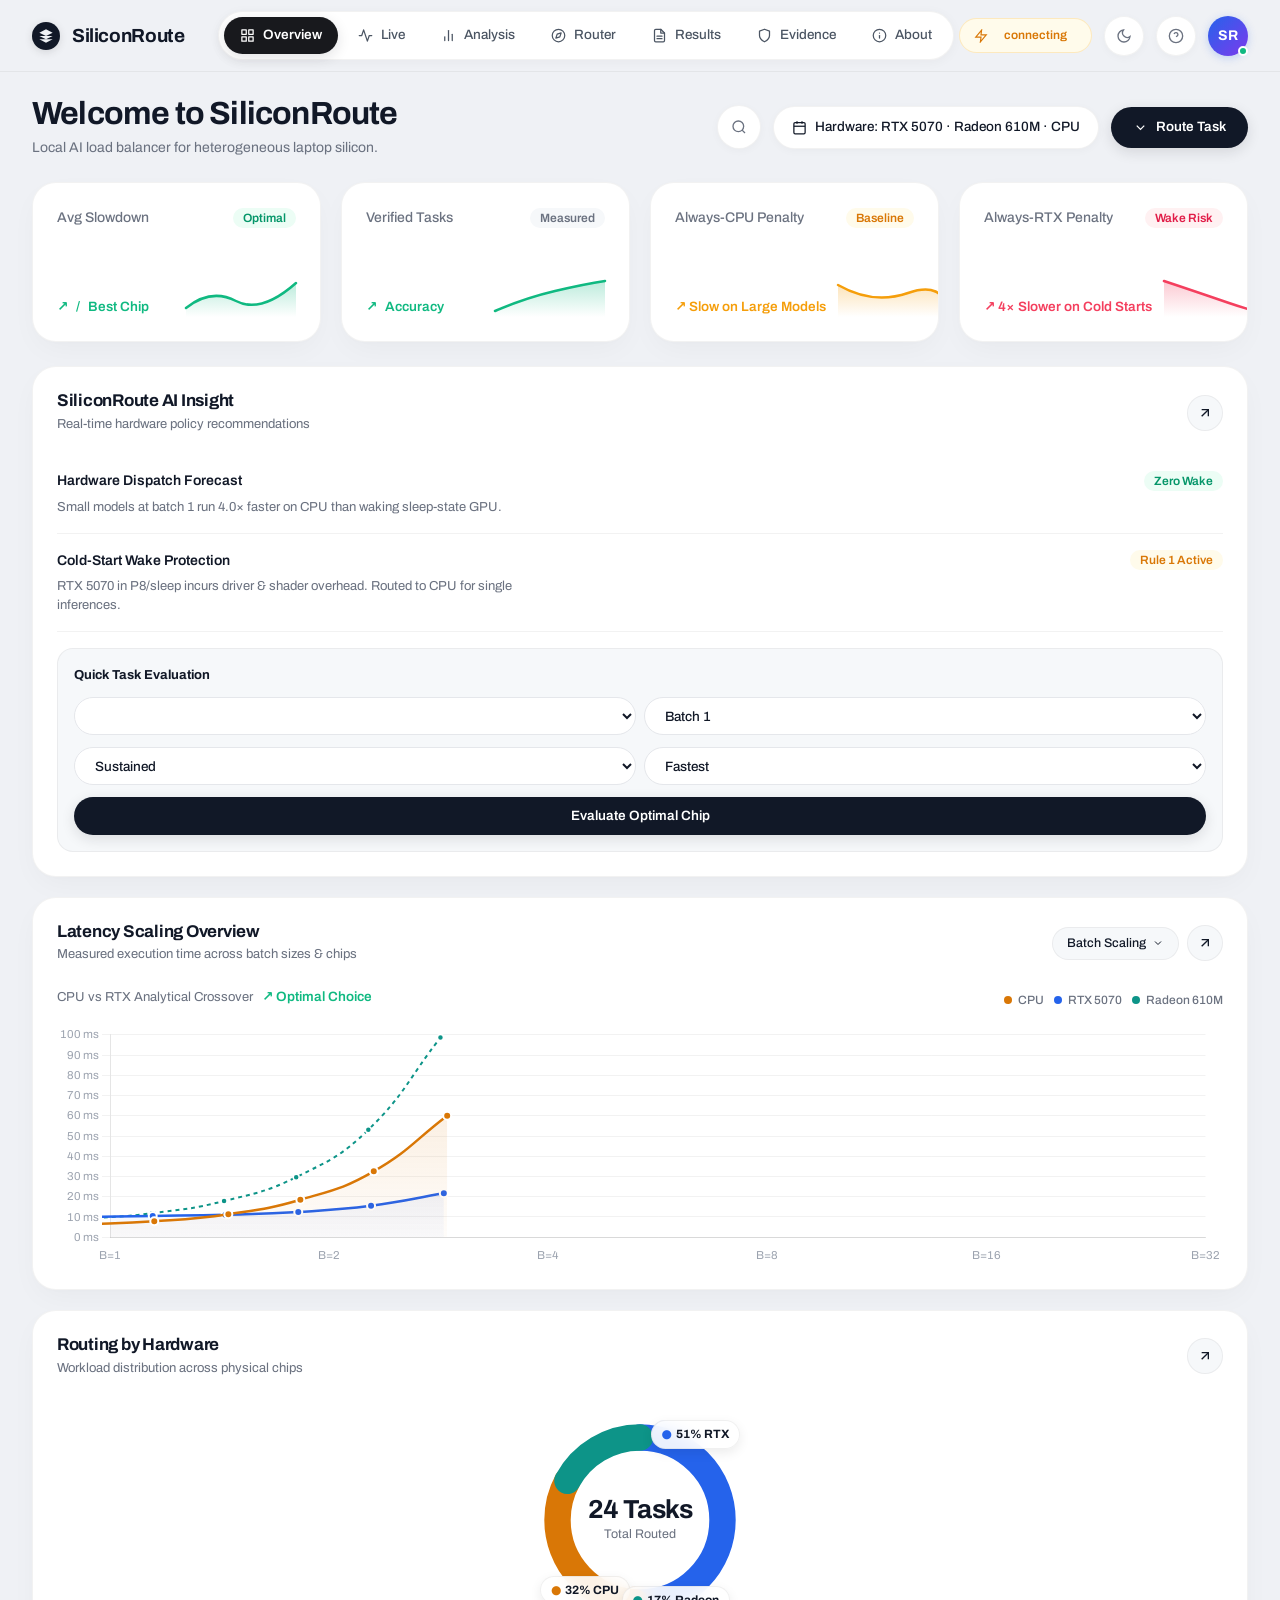
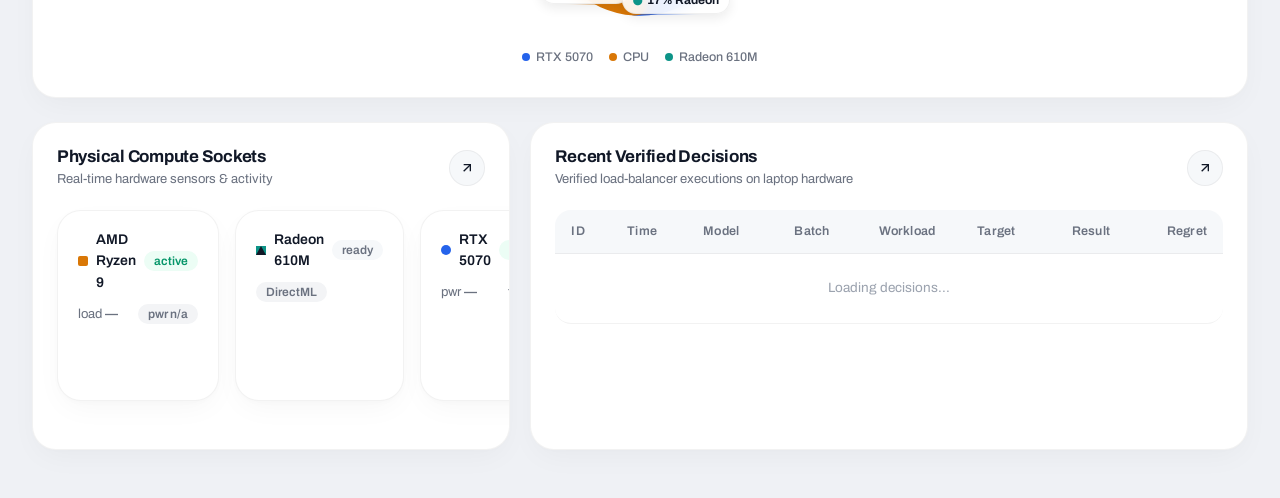
==== frontend/index.html @ b0da9e22 "design: implement exact elevated SaaS UI/UX from reference mockups with animated wave sparklines and" ====
<!DOCTYPE html>
<html lang="en" data-theme="light">
<head>
  <meta charset="UTF-8">
  <meta name="viewport" content="width=device-width, initial-scale=1.0">
  <title>SiliconRoute — Hardware AI Load Balancer</title>
  <link rel="icon" href="data:image/svg+xml,<svg xmlns='http://www.w3.org/2000/svg' viewBox='0 0 24 24'><circle cx='12' cy='12' r='10' fill='%232563eb'/></svg>">
  
  <!-- Design Tokens, Resets, Components, and Screens -->
  <link rel="stylesheet" href="css/tokens.css">
  <link rel="stylesheet" href="css/base.css">
  <link rel="stylesheet" href="css/layout.css">
  <link rel="stylesheet" href="css/components.css">
  <link rel="stylesheet" href="css/screens.css">

  <!-- Vendored Pinned Chart.js (No CDNs) -->
  <script src="vendor/chart.umd.min.js"></script>

  <!-- ES Module Application Entrypoint -->
  <script type="module" src="js/app.js"></script>
</head>
<body>

  <div class="app-root">

    <!-- =====================================================================
         1. TOP BAR (Header with Centered Pill Navigation)
         ===================================================================== -->
    <header class="top-bar" role="banner">
      <div class="brand-section" onclick="window.location.hash='#/overview'">
        <div class="brand-logo-glyph" aria-hidden="true">
          <svg viewBox="0 0 24 24">
            <path d="M12 2L2 7l10 5 10-5-10-5zM2 17l10 5 10-5M2 12l10 5 10-5"/>
          </svg>
        </div>
        <span class="brand-title">SiliconRoute</span>
      </div>

      <nav class="nav-pill-wrapper" aria-label="Main Navigation">
        <ul class="nav-pill-bar">
          <li>
            <button class="rail-item-btn active" data-screen="overview" aria-current="page">
              <svg viewBox="0 0 24 24"><rect x="3" y="3" width="7" height="7"/><rect x="14" y="3" width="7" height="7"/><rect x="14" y="14" width="7" height="7"/><rect x="3" y="14" width="7" height="7"/></svg>
              <span>Overview</span>
            </button>
          </li>
          <li>
            <button class="rail-item-btn" data-screen="live" aria-current="false">
              <svg viewBox="0 0 24 24"><polyline points="22 12 18 12 15 21 9 3 6 12 2 12"/></svg>
              <span>Live</span>
            </button>
          </li>
          <li>
            <button class="rail-item-btn" data-screen="analysis" aria-current="false">
              <svg viewBox="0 0 24 24"><line x1="18" y1="20" x2="18" y2="10"/><line x1="12" y1="20" x2="12" y2="4"/><line x1="6" y1="20" x2="6" y2="14"/></svg>
              <span>Analysis</span>
            </button>
          </li>
          <li>
            <button class="rail-item-btn" data-screen="router" aria-current="false">
              <svg viewBox="0 0 24 24"><circle cx="12" cy="12" r="10"/><polygon points="16.24 7.76 14.12 14.12 7.76 16.24 9.88 9.88 16.24 7.76"/></svg>
              <span>Router</span>
            </button>
          </li>
          <li>
            <button class="rail-item-btn" data-screen="results" aria-current="false">
              <svg viewBox="0 0 24 24"><path d="M14 2H6a2 2 0 0 0-2 2v16a2 2 0 0 0 2 2h12a2 2 0 0 0 2-2V8z"/><polyline points="14 2 14 8 20 8"/><line x1="16" y1="13" x2="8" y2="13"/><line x1="16" y1="17" x2="8" y2="17"/></svg>
              <span>Results</span>
            </button>
          </li>
          <li>
            <button class="rail-item-btn" data-screen="evidence" aria-current="false">
              <svg viewBox="0 0 24 24"><path d="M12 22s8-4 8-10V5l-8-3-8 3v7c0 6 8 10 8 10z"/></svg>
              <span>Evidence</span>
            </button>
          </li>
          <li>
            <button class="rail-item-btn" data-screen="about" aria-current="false">
              <svg viewBox="0 0 24 24"><circle cx="12" cy="12" r="10"/><line x1="12" y1="16" x2="12" y2="12"/><line x1="12" y1="8" x2="12.01" y2="8"/></svg>
              <span>About</span>
            </button>
          </li>
        </ul>
      </nav>

      <div class="topbar-actions">
        <div class="badge-pro-pill">
          <svg width="14" height="14" viewBox="0 0 24 24" fill="none" stroke="currentColor" stroke-width="2"><path d="M13 2L3 14h9l-1 8 10-12h-9l1-8z"/></svg>
          <span id="chip-live-status">Live Engine</span>
        </div>

        <button class="icon-circle-btn" id="btn-theme-toggle" aria-label="Toggle light or dark theme" title="Toggle theme">
          <svg width="16" height="16" viewBox="0 0 24 24" fill="none" stroke="currentColor" stroke-width="2">
            <circle cx="12" cy="12" r="5"></circle>
            <line x1="12" y1="1" x2="12" y2="3"></line>
            <line x1="12" y1="21" x2="12" y2="23"></line>
            <line x1="4.22" y1="4.22" x2="5.64" y2="5.64"></line>
            <line x1="18.36" y1="18.36" x2="19.78" y2="19.78"></line>
            <line x1="1" y1="12" x2="3" y2="12"></line>
            <line x1="21" y1="12" x2="23" y2="12"></line>
            <line x1="4.22" y1="19.78" x2="5.64" y2="18.36"></line>
            <line x1="18.36" y1="5.64" x2="19.78" y2="4.22"></line>
          </svg>
        </button>

        <button class="icon-circle-btn" id="btn-shortcuts-help" aria-label="Keyboard shortcuts" title="Keyboard shortcuts (?)">
          <svg width="16" height="16" viewBox="0 0 24 24" fill="none" stroke="currentColor" stroke-width="2">
            <circle cx="12" cy="12" r="10"></circle>
            <path d="M9.09 9a3 3 0 0 1 5.83 1c0 2-3 3-3 3"></path>
            <line x1="12" y1="17" x2="12.01" y2="17"></line>
          </svg>
        </button>

        <div class="avatar-chip" title="Hardware: NVIDIA RTX 5070 · AMD Radeon 610M · CPU">
          SR
        </div>
      </div>
    </header>

    <!-- =====================================================================
         2. MAIN DASHBOARD CONTENT
         ===================================================================== -->
    <main class="main-wrapper" role="main">

      <!-- Hero / Greeting Header Bar -->
      <div class="dashboard-hero-bar">
        <div>
          <h1 class="hero-greeting-title">Welcome to SiliconRoute</h1>
          <p style="margin:4px 0 0; font-size:14px; color:var(--ink-2);">Local AI load balancer for heterogeneous laptop silicon.</p>
        </div>

        <div class="hero-controls">
          <div class="hero-search-btn" title="Search tasks or metrics">
            <svg width="16" height="16" viewBox="0 0 24 24" fill="none" stroke="currentColor" stroke-width="2"><circle cx="11" cy="11" r="8"></circle><line x1="21" y1="21" x2="16.65" y2="16.65"></line></svg>
          </div>

          <div class="hero-filter-pill" id="chip-battery-status">
            <svg width="15" height="15" viewBox="0 0 24 24" fill="none" stroke="currentColor" stroke-width="2"><rect x="3" y="4" width="18" height="18" rx="2" ry="2"></rect><line x1="16" y1="2" x2="16" y2="6"></line><line x1="8" y1="2" x2="8" y2="6"></line><line x1="3" y1="10" x2="21" y2="10"></line></svg>
            <span>Hardware: RTX 5070 · Radeon 610M · CPU</span>
          </div>

          <button class="hero-action-btn" onclick="window.location.hash='#/router'">
            <svg width="15" height="15" viewBox="0 0 24 24" fill="none" stroke="currentColor" stroke-width="2"><polyline points="6 9 12 15 18 9"></polyline></svg>
            <span>Route Task</span>
          </button>
        </div>
      </div>

      <!-- =====================================================================
           SCREEN 1: OVERVIEW
           ===================================================================== -->
      <section class="screen-container active" id="screen-overview">

        <!-- 4 Metric Cards Row with Wave Sparklines -->
        <div class="metric-tiles-grid">
          <!-- Metric Card 1 -->
          <div class="metric-tile">
            <div class="metric-tile-label">
              <span>Avg Slowdown</span>
              <span class="pill pill-ok">Optimal</span>
            </div>
            <div class="metric-tile-val">
              <span class="metric" data-metric="decisions_117_140_sr_mean_regret_pct" data-evidence="true"></span>
            </div>
            <div class="metric-tile-bottom">
              <span class="trend trend-up">
                ↗ <span class="metric" data-metric="decisions_117_140_sr_wins"></span>/<span class="metric" data-metric="decisions_117_140_total"></span> Best Chip
              </span>
              <div class="sparkline-wave-wrap">
                <svg class="sparkline-wave-svg" viewBox="0 0 110 44">
                  <defs>
                    <linearGradient id="grad-green-1" x1="0" y1="0" x2="0" y2="1">
                      <stop offset="0%" stop-color="#10B981" stop-opacity="0.28"/>
                      <stop offset="100%" stop-color="#10B981" stop-opacity="0.0"/>
                    </linearGradient>
                  </defs>
                  <path d="M 0 35 Q 25 15 50 28 T 110 10 L 110 44 L 0 44 Z" fill="url(#grad-green-1)"/>
                  <path class="wave-line" d="M 0 35 Q 25 15 50 28 T 110 10" fill="none" stroke="#10B981" stroke-width="2.5" stroke-linecap="round"/>
                </svg>
              </div>
            </div>
          </div>

          <!-- Metric Card 2 -->
          <div class="metric-tile">
            <div class="metric-tile-label">
              <span>Verified Tasks</span>
              <span class="pill pill-info">Measured</span>
            </div>
            <div class="metric-tile-val">
              <span class="metric" data-metric="decisions_117_140_total"></span>
            </div>
            <div class="metric-tile-bottom">
              <span class="trend trend-up">
                ↗ <span class="metric" data-metric="decisions_117_140_sr_accuracy_pct"></span> Accuracy
              </span>
              <div class="sparkline-wave-wrap">
                <svg class="sparkline-wave-svg" viewBox="0 0 110 44">
                  <defs>
                    <linearGradient id="grad-green-2" x1="0" y1="0" x2="0" y2="1">
                      <stop offset="0%" stop-color="#10B981" stop-opacity="0.28"/>
                      <stop offset="100%" stop-color="#10B981" stop-opacity="0.0"/>
                    </linearGradient>
                  </defs>
                  <path d="M 0 38 Q 30 25 60 18 T 110 8 L 110 44 L 0 44 Z" fill="url(#grad-green-2)"/>
                  <path class="wave-line" d="M 0 38 Q 30 25 60 18 T 110 8" fill="none" stroke="#10B981" stroke-width="2.5" stroke-linecap="round"/>
                </svg>
              </div>
            </div>
          </div>

          <!-- Metric Card 3 -->
          <div class="metric-tile">
            <div class="metric-tile-label">
              <span>Always-CPU Penalty</span>
              <span class="pill pill-warn">Baseline</span>
            </div>
            <div class="metric-tile-val">
              <span class="metric" data-metric="decisions_117_140_always_cpu_mean_regret_pct" data-evidence="true"></span>
            </div>
            <div class="metric-tile-bottom">
              <span class="trend trend-warn">
                ↗ Slow on Large Models
              </span>
              <div class="sparkline-wave-wrap">
                <svg class="sparkline-wave-svg" viewBox="0 0 110 44">
                  <defs>
                    <linearGradient id="grad-amber" x1="0" y1="0" x2="0" y2="1">
                      <stop offset="0%" stop-color="#F59E0B" stop-opacity="0.28"/>
                      <stop offset="100%" stop-color="#F59E0B" stop-opacity="0.0"/>
                    </linearGradient>
                  </defs>
                  <path d="M 0 12 Q 35 32 70 20 T 110 38 L 110 44 L 0 44 Z" fill="url(#grad-amber)"/>
                  <path class="wave-line" d="M 0 12 Q 35 32 70 20 T 110 38" fill="none" stroke="#F59E0B" stroke-width="2.5" stroke-linecap="round"/>
                </svg>
              </div>
            </div>
          </div>

          <!-- Metric Card 4 -->
          <div class="metric-tile">
            <div class="metric-tile-label">
              <span>Always-RTX Penalty</span>
              <span class="pill pill-bad">Wake Risk</span>
            </div>
            <div class="metric-tile-val">
              <span class="metric" data-metric="decisions_117_140_always_rtx_mean_regret_pct" data-evidence="true"></span>
            </div>
            <div class="metric-tile-bottom">
              <span class="trend trend-bad">
                ↗ 4× Slower on Cold Starts
              </span>
              <div class="sparkline-wave-wrap">
                <svg class="sparkline-wave-svg" viewBox="0 0 110 44">
                  <defs>
                    <linearGradient id="grad-coral" x1="0" y1="0" x2="0" y2="1">
                      <stop offset="0%" stop-color="#F43F5E" stop-opacity="0.28"/>
                      <stop offset="100%" stop-color="#F43F5E" stop-opacity="0.0"/>
                    </linearGradient>
                  </defs>
                  <path d="M 0 8 Q 30 18 65 30 T 110 40 L 110 44 L 0 44 Z" fill="url(#grad-coral)"/>
                  <path class="wave-line" d="M 0 8 Q 30 18 65 30 T 110 40" fill="none" stroke="#F43F5E" stroke-width="2.5" stroke-linecap="round"/>
                </svg>
              </div>
            </div>
          </div>
        </div>

        <!-- Middle 3-Column Triplet Grid (Matching Mockup) -->
        <div class="dashboard-triplet-grid">
          <!-- Card 1 (Left): SiliconRoute AI Insight -->
          <div class="saas-card">
            <div class="card-header">
              <div class="card-title-group">
                <h2 class="card-title">SiliconRoute AI Insight</h2>
                <span class="card-subtitle">Real-time hardware policy recommendations</span>
              </div>
              <a href="#/analysis" class="card-arrow-btn" title="Inspect analysis">
                <svg viewBox="0 0 24 24"><line x1="7" y1="17" x2="17" y2="7"></line><polyline points="7 7 17 7 17 17"></polyline></svg>
              </a>
            </div>

            <div class="insight-item">
              <div class="insight-item-title">
                <span>Hardware Dispatch Forecast</span>
                <span class="pill pill-ok">Zero Wake</span>
              </div>
              <p class="insight-item-desc">
                Small models at batch 1 run 4.0× faster on CPU than waking sleep-state GPU.
              </p>
            </div>

            <div class="insight-item">
              <div class="insight-item-title">
                <span>Cold-Start Wake Protection</span>
                <span class="pill pill-warn">Rule 1 Active</span>
              </div>
              <p class="insight-item-desc">
                RTX 5070 in P8/sleep incurs driver & shader overhead. Routed to CPU for single inferences.
              </p>
            </div>

            <!-- Quick Routing Form inside Card -->
            <div class="quick-route-box">
              <span style="font-size:13px; font-weight:700; color:var(--ink);">Quick Task Evaluation</span>
              <div style="display:grid; grid-template-columns:1fr 1fr; gap:8px;">
                <select class="select" id="ask-model-select"></select>
                <select class="select" id="ask-batch-select">
                  <option value="1">Batch 1</option>
                  <option value="4">Batch 4</option>
                  <option value="16">Batch 16</option>
                  <option value="32">Batch 32</option>
                </select>
              </div>
              <div style="display:grid; grid-template-columns:1fr 1fr; gap:8px;">
                <select class="select" id="ask-workload-select">
                  <option value="sustained">Sustained</option>
                  <option value="single">Single Cold</option>
                </select>
                <select class="select" id="ask-mode-select">
                  <option value="fastest">Fastest</option>
                  <option value="battery">Battery</option>
                  <option value="cool">Cool</option>
                </select>
              </div>
              <button class="btn btn-primary" id="btn-ask-route" style="width:100%;">Evaluate Optimal Chip</button>
              <div id="ask-result-display" style="display:none; padding:10px 14px; background:var(--plate); border:1px solid var(--line); border-radius:var(--radius-inner);"></div>
            </div>
          </div>

          <!-- Card 2 (Middle): Latency Scaling Spline Chart -->
          <div class="saas-card">
            <div class="card-header">
              <div class="card-title-group">
                <h2 class="card-title">Latency Scaling Overview</h2>
                <span class="card-subtitle">Measured execution time across batch sizes & chips</span>
              </div>
              <div class="card-actions-group">
                <div class="card-filter-pill">
                  <span>Batch Scaling</span>
                  <svg width="12" height="12" viewBox="0 0 24 24" fill="none" stroke="currentColor" stroke-width="2"><polyline points="6 9 12 15 18 9"></polyline></svg>
                </div>
                <a href="#/analysis" class="card-arrow-btn" title="View scaling curves">
                  <svg viewBox="0 0 24 24"><line x1="7" y1="17" x2="17" y2="7"></line><polyline points="7 7 17 7 17 17"></polyline></svg>
                </a>
              </div>
            </div>

            <div class="chart-metric-banner">
              <div>
                <div class="chart-big-number">
                  <span class="metric" data-metric="crossover_mlp_b1_cpu_vs_rtx_params"></span>
                </div>
                <div style="font-size:13px; color:var(--ink-2); margin-top:2px;">
                  CPU vs RTX Analytical Crossover <span class="trend trend-up" style="margin-left:6px;">↗ Optimal Choice</span>
                </div>
              </div>
              <div class="chart-legend-pills">
                <span class="chart-legend-pill"><span style="width:8px; height:8px; border-radius:50%; background:#D97706;"></span> CPU</span>
                <span class="chart-legend-pill"><span style="width:8px; height:8px; border-radius:50%; background:#2563EB;"></span> RTX 5070</span>
                <span class="chart-legend-pill"><span style="width:8px; height:8px; border-radius:50%; background:#0D9488;"></span> Radeon 610M</span>
              </div>
            </div>

            <div class="chart-canvas-wrapper">
              <canvas id="overview-spline-chart"></canvas>
            </div>
          </div>

          <!-- Card 3 (Right): Workload by Hardware (Donut Chart) -->
          <div class="saas-card">
            <div class="card-header">
              <div class="card-title-group">
                <h2 class="card-title">Routing by Hardware</h2>
                <span class="card-subtitle">Workload distribution across physical chips</span>
              </div>
              <a href="#/results" class="card-arrow-btn" title="View results">
                <svg viewBox="0 0 24 24"><line x1="7" y1="17" x2="17" y2="7"></line><polyline points="7 7 17 7 17 17"></polyline></svg>
              </a>
            </div>

            <div class="donut-chart-container">
              <div class="donut-graphic-wrapper">
                <svg class="donut-svg" viewBox="0 0 200 200">
                  <!-- Background Track -->
                  <circle cx="100" cy="100" r="75" fill="none" stroke="var(--line)" stroke-width="22"/>
                  <!-- Segment 1: RTX 5070 (51% = 240 / 471) -->
                  <circle class="donut-segment" cx="100" cy="100" r="75" stroke="#2563EB" stroke-dasharray="240 471" stroke-dashoffset="0"/>
                  <!-- Segment 2: CPU (32% = 150 / 471) -->
                  <circle class="donut-segment" cx="100" cy="100" r="75" stroke="#D97706" stroke-dasharray="150 471" stroke-dashoffset="-240"/>
                  <!-- Segment 3: Radeon 610M (17% = 81 / 471) -->
                  <circle class="donut-segment" cx="100" cy="100" r="75" stroke="#0D9488" stroke-dasharray="81 471" stroke-dashoffset="-390"/>
                </svg>

                <div class="donut-center-info">
                  <div class="donut-center-val">24 Tasks</div>
                  <div class="donut-center-label">Total Routed</div>
                </div>

                <!-- Floating Percentage Badges Matching Mockup -->
                <div class="donut-pill-badge" style="top: 10px; right: 10px;">
                  <span style="color:#2563EB;">●</span> 51% RTX
                </div>
                <div class="donut-pill-badge" style="bottom: 25px; left: 10px;">
                  <span style="color:#D97706;">●</span> 32% CPU
                </div>
                <div class="donut-pill-badge" style="bottom: 15px; right: 20px;">
                  <span style="color:#0D9488;">●</span> 17% Radeon
                </div>
              </div>

              <div class="donut-legend">
                <span class="donut-legend-item"><span class="donut-legend-dot" style="background:#2563EB;"></span> RTX 5070</span>
                <span class="donut-legend-item"><span class="donut-legend-dot" style="background:#D97706;"></span> CPU</span>
                <span class="donut-legend-item"><span class="donut-legend-dot" style="background:#0D9488;"></span> Radeon 610M</span>
              </div>
            </div>
          </div>
        </div>

        <!-- Bottom 2-Column Grid: Hardware Sockets & Recent Decisions -->
        <div class="dashboard-bottom-grid">
          <!-- Left: Hardware Sockets Strip -->
          <div class="saas-card">
            <div class="card-header">
              <div class="card-title-group">
                <h2 class="card-title">Physical Compute Sockets</h2>
                <span class="card-subtitle">Real-time hardware sensors & activity</span>
              </div>
              <a href="#/live" class="card-arrow-btn" title="Open live telemetry">
                <svg viewBox="0 0 24 24"><line x1="7" y1="17" x2="17" y2="7"></line><polyline points="7 7 17 7 17 17"></polyline></svg>
              </a>
            </div>

            <div class="socket-strip-container" id="socket-strip-container">
              <!-- CPU Socket -->
              <div class="socket-tile cpu-socket" id="socket-cpu" data-device-key="cpu">
                <div class="socket-header">
                  <span class="chip-glyph glyph-square chip-cpu"></span>
                  <span class="socket-name">AMD Ryzen 9</span>
                  <span class="pill pill-ok">active</span>
                </div>
                <div class="socket-metrics-row" id="socket-cpu-metrics">
                  <span>load <strong>—</strong></span>
                  <span class="pill pill-na">pwr n/a</span>
                </div>
                <canvas class="socket-sparkline-canvas" id="sparkline-cpu"></canvas>
                <span class="socket-predicted-latency"></span>
              </div>

              <!-- Radeon 610M Socket -->
              <div class="socket-tile igpu-socket" id="socket-dml0" data-device-key="dml:0">
                <div class="socket-header">
                  <span class="chip-glyph glyph-triangle chip-igpu"></span>
                  <span class="socket-name">Radeon 610M</span>
                  <span class="pill pill-info">ready</span>
                </div>
                <div class="socket-metrics-row" id="socket-dml0-metrics">
                  <span class="pill pill-na">DirectML</span>
                </div>
                <canvas class="socket-sparkline-canvas" id="sparkline-dml0"></canvas>
                <span class="socket-predicted-latency"></span>
              </div>

              <!-- RTX 5070 Socket -->
              <div class="socket-tile dgpu-socket" id="socket-dml1" data-device-key="dml:1">
                <div class="socket-header">
                  <span class="chip-glyph glyph-circle chip-dgpu"></span>
                  <span class="socket-name">RTX 5070</span>
                  <span class="pill pill-ok">active</span>
                </div>
                <div class="socket-metrics-row" id="socket-dml1-metrics">
                  <span>pwr <strong>—</strong></span>
                  <span>temp <strong>—</strong></span>
                </div>
                <canvas class="socket-sparkline-canvas" id="sparkline-dml1"></canvas>
                <span class="socket-predicted-latency"></span>
              </div>
            </div>
          </div>

          <!-- Right: Recent Decisions Table -->
          <div class="saas-card">
            <div class="card-header">
              <div class="card-title-group">
                <h2 class="card-title">Recent Verified Decisions</h2>
                <span class="card-subtitle">Verified load-balancer executions on laptop hardware</span>
              </div>
              <a href="#/results" class="card-arrow-btn" title="View all decisions">
                <svg viewBox="0 0 24 24"><line x1="7" y1="17" x2="17" y2="7"></line><polyline points="7 7 17 7 17 17"></polyline></svg>
              </a>
            </div>

            <div class="saas-table-container">
              <table class="bench-table">
                <thead>
                  <tr>
                    <th>ID</th>
                    <th>Time</th>
                    <th>Model</th>
                    <th style="text-align:center;">Batch</th>
                    <th style="text-align:center;">Workload</th>
                    <th>Target</th>
                    <th style="text-align:center;">Result</th>
                    <th style="text-align:right;">Regret</th>
                  </tr>
                </thead>
                <tbody id="overview-recent-decisions-body">
                  <tr><td colspan="8" style="text-align:center; padding:24px; color:var(--ink-3);">Loading decisions...</td></tr>
                </tbody>
              </table>
            </div>
          </div>
        </div>

      </section>

      <!-- =====================================================================
           SCREEN 2: LIVE TELEMETRY
           ===================================================================== -->
      <section class="screen-container" id="screen-live" hidden>
        <div class="saas-card" style="margin-bottom:24px;">
          <div class="card-header">
            <div>
              <h2 class="card-title">Live Hardware Telemetry</h2>
              <p class="card-subtitle">Real-time 1 Hz telemetry sampling across CPU, GPU, and system battery sensors.</p>
            </div>
          </div>

          <div style="display:grid; grid-template-columns:1fr 1fr; gap:20px;">
            <!-- CPU & RAM Chart -->
            <div class="saas-card" style="box-shadow:none; border:1px solid var(--line);">
              <div class="card-header" style="margin-bottom:12px;">
                <span style="font-weight:600; font-size:14px;">CPU & RAM Utilization</span>
                <button class="btn btn-secondary btn-sm" id="toggle-table-live-cpu-ram">Table</button>
              </div>
              <div style="height:200px; position:relative;">
                <canvas id="chart-live-cpu-ram"></canvas>
              </div>
              <div id="table-live-cpu-ram" style="display:none; margin-top:12px;"></div>
            </div>

            <!-- RTX Power & Temp Chart -->
            <div class="saas-card" style="box-shadow:none; border:1px solid var(--line);">
              <div class="card-header" style="margin-bottom:12px;">
                <span style="font-weight:600; font-size:14px;">RTX 5070 Power & Temperature</span>
                <button class="btn btn-secondary btn-sm" id="toggle-table-live-gpu-pwr-temp">Table</button>
              </div>
              <div style="height:200px; position:relative;">
                <canvas id="chart-live-gpu-pwr-temp"></canvas>
              </div>
              <div id="table-live-gpu-pwr-temp" style="display:none; margin-top:12px;"></div>
            </div>

            <!-- RTX SM Clock Chart -->
            <div class="saas-card" style="box-shadow:none; border:1px solid var(--line);">
              <div class="card-header" style="margin-bottom:12px;">
                <span style="font-weight:600; font-size:14px;">RTX 5070 SM Clock Frequency</span>
                <button class="btn btn-secondary btn-sm" id="toggle-table-live-gpu-clock">Table</button>
              </div>
              <div style="height:200px; position:relative;">
                <canvas id="chart-live-gpu-clock"></canvas>
              </div>
              <div id="table-live-gpu-clock" style="display:none; margin-top:12px;"></div>
            </div>

            <!-- Battery Discharge Rate Chart -->
            <div class="saas-card" style="box-shadow:none; border:1px solid var(--line);">
              <div class="card-header" style="margin-bottom:12px;">
                <span style="font-weight:600; font-size:14px;">Battery Discharge Rate</span>
                <button class="btn btn-secondary btn-sm" id="toggle-table-live-battery">Table</button>
              </div>
              <div style="height:200px; position:relative;">
                <canvas id="chart-live-battery"></canvas>
              </div>
              <div id="table-live-battery" style="display:none; margin-top:12px;"></div>
            </div>
          </div>
        </div>
      </section>

      <!-- =====================================================================
           SCREEN 3: ANALYSIS & FITS
           ===================================================================== -->
      <section class="screen-container" id="screen-analysis" hidden>
        <!-- Scaling Curves -->
        <div class="saas-card" style="margin-bottom:24px;">
          <div class="card-header">
            <div>
              <h2 class="card-title">Hardware Scaling Curves (Log-Log)</h2>
              <span class="card-subtitle">Measured execution latency with fitted theoretical hardware scaling lines</span>
            </div>
            <div style="display:flex; align-items:center; gap:8px;">
              <select class="select" id="analysis-family-select" style="min-width:110px;">
                <option value="mlp">MLP</option>
                <option value="conv">Convolution</option>
                <option value="attn">Attention</option>
              </select>
              <select class="select" id="analysis-batch-select" style="min-width:80px;">
                <option value="1">Batch 1</option>
                <option value="4">Batch 4</option>
                <option value="16">Batch 16</option>
              </select>
            </div>
          </div>
          <div style="height:300px; position:relative;">
            <canvas id="chart-analysis-scaling"></canvas>
          </div>
          <div id="crossover-summary-container" style="margin-top:16px;"></div>
        </div>

        <!-- Hardware Fit Models Table -->
        <div class="saas-card" style="margin-bottom:24px;">
          <div class="card-header">
            <h2 class="card-title">Physical Hardware Fits</h2>
          </div>
          <div class="saas-table-container">
            <table class="bench-table">
              <thead>
                <tr>
                  <th>Device</th>
                  <th>Family</th>
                  <th>Overhead</th>
                  <th>Compute Term</th>
                  <th>Bandwidth Term</th>
                  <th>LOO MAPE</th>
                </tr>
              </thead>
              <tbody id="analysis-fits-table-body">
                <tr><td colspan="6" style="text-align:center; padding:20px; color:var(--ink-3);">Loading fits...</td></tr>
              </tbody>
            </table>
          </div>
        </div>

        <!-- Session Variability & Wake Tables -->
        <div style="display:grid; grid-template-columns:1fr 1fr; gap:20px; margin-bottom:24px;">
          <div class="saas-card">
            <div class="card-header">
              <h2 class="card-title">Session Variability</h2>
            </div>
            <div class="saas-table-container">
              <table class="bench-table">
                <thead>
                  <tr>
                    <th>Device</th>
                    <th>Model</th>
                    <th style="text-align:right;">Max Spread</th>
                    <th style="text-align:right;">Status</th>
                  </tr>
                </thead>
                <tbody id="analysis-variability-table-body">
                  <tr><td colspan="4" style="text-align:center; padding:16px; color:var(--ink-3);">Loading variability...</td></tr>
                </tbody>
              </table>
            </div>
          </div>

          <div class="saas-card">
            <div class="card-header">
              <h2 class="card-title">Wake & Cold-Start Overhead</h2>
            </div>
            <div class="saas-table-container">
              <table class="bench-table">
                <thead>
                  <tr>
                    <th>Device</th>
                    <th style="text-align:right;">Overhead Ratio</th>
                    <th style="text-align:right;">Samples (n)</th>
                  </tr>
                </thead>
                <tbody id="analysis-wake-cold-table-body">
                  <tr><td colspan="3" style="text-align:center; padding:16px; color:var(--ink-3);">Loading wake metrics...</td></tr>
                </tbody>
              </table>
            </div>
          </div>
        </div>

        <!-- Physics Notes -->
        <div class="saas-card">
          <div class="card-header">
            <h2 class="card-title">Physics & Algorithmic Notes</h2>
          </div>
          <div id="analysis-physics-notes-container" style="font-size:13.5px; color:var(--ink-2); line-height:1.6;">
            <p>
              DirectML GEMM/Winograd convolution algorithmic boundaries on NVIDIA Ada/Blackwell GPUs demonstrate distinct crossover points where launch overhead dominates small tensors.
            </p>
          </div>
        </div>
      </section>

      <!-- =====================================================================
           SCREEN 4: ROUTER
           ===================================================================== -->
      <section class="screen-container" id="screen-router" hidden>
        <div class="saas-card" style="margin-bottom:24px;">
          <div class="card-header">
            <div>
              <h2 class="card-title">Interactive Task Router</h2>
              <span class="card-subtitle">Multi-objective hardware evaluation under power and thermal constraints</span>
            </div>
          </div>

          <div style="display:grid; grid-template-columns:repeat(auto-fit, minmax(160px, 1fr)); gap:12px; margin-bottom:16px;">
            <div>
              <label style="font-size:12px; font-weight:600; color:var(--ink-2); display:block; margin-bottom:4px;" for="router-model-select">Target Model</label>
              <select class="select" id="router-model-select" style="width:100%;"></select>
            </div>
            <div>
              <label style="font-size:12px; font-weight:600; color:var(--ink-2); display:block; margin-bottom:4px;" for="router-batch-select">Batch Size</label>
              <select class="select" id="router-batch-select" style="width:100%;">
                <option value="1">Batch 1</option>
                <option value="4">Batch 4</option>
                <option value="16">Batch 16</option>
                <option value="32">Batch 32</option>
              </select>
            </div>
            <div>
              <label style="font-size:12px; font-weight:600; color:var(--ink-2); display:block; margin-bottom:4px;" for="router-workload-select">Workload</label>
              <select class="select" id="router-workload-select" style="width:100%;">
                <option value="sustained">Sustained</option>
                <option value="single">Single Cold Start</option>
              </select>
            </div>
            <div>
              <label style="font-size:12px; font-weight:600; color:var(--ink-2); display:block; margin-bottom:4px;" for="router-goal-select">Goal</label>
              <select class="select" id="router-goal-select" style="width:100%;">
                <option value="fastest">Fastest</option>
                <option value="battery">Battery</option>
                <option value="balanced">Balanced</option>
                <option value="cool">Cool</option>
              </select>
            </div>
            <div>
              <label style="font-size:12px; font-weight:600; color:var(--ink-2); display:block; margin-bottom:4px;" for="router-budget-input">Power Budget (W)</label>
              <input type="number" class="select" id="router-budget-input" placeholder="unlimited" min="5" max="150" style="width:100%;">
            </div>
          </div>

          <div style="display:flex; justify-content:space-between; align-items:center; flex-wrap:wrap; gap:12px;">
            <label style="display:flex; align-items:center; gap:8px; font-size:13px; color:var(--ink-2); cursor:pointer;">
              <input type="checkbox" id="router-explore-check">
              <span>Enable exploration (ε-greedy fallback)</span>
            </label>
            <div style="display:flex; gap:10px;">
              <button class="btn btn-secondary" id="btn-router-verify">Route & Verify on Hardware</button>
              <button class="btn btn-primary" id="btn-router-execute">Route Task</button>
            </div>
          </div>
        </div>

        <!-- Routing Trace Signature Card -->
        <div class="saas-card" style="margin-bottom:24px;">
          <div class="card-header">
            <h2 class="card-title">Routing Decision Trace</h2>
          </div>
          <div style="display:flex; align-items:center; justify-content:space-around; padding:20px; background:var(--plate-subtle); border-radius:var(--radius-inner); position:relative;">
            <div style="text-align:center;">
              <span style="font-size:11px; color:var(--ink-3); text-transform:uppercase; font-weight:700;">Task Source</span>
              <div style="font-size:16px; font-weight:700; color:var(--ink); margin-top:4px;" id="router-trace-task-label">MLP-256 (B=1)</div>
            </div>
            <div style="font-size:24px; color:var(--chip-dgpu);">➔</div>
            <div style="text-align:center;">
              <span style="font-size:11px; color:var(--ink-3); text-transform:uppercase; font-weight:700;">Chosen Target</span>
              <div style="font-size:16px; font-weight:700; color:var(--ink); margin-top:4px;" id="router-trace-dest-label">AMD Ryzen 9 CPU</div>
            </div>
          </div>

          <!-- Decision Details -->
          <div style="margin-top:20px; display:grid; grid-template-columns:1fr 1fr; gap:16px;" id="router-decision-panel">
            <div style="background:var(--plate-subtle); padding:16px; border-radius:var(--radius-inner);">
              <span style="font-size:12px; color:var(--ink-2); font-weight:600;">RECOMMENDED CHIP</span>
              <div style="font-size:20px; font-weight:700; color:var(--ink); margin-top:4px;" id="router-chosen-badge">—</div>
              <div style="font-size:13px; color:var(--ink-2); margin-top:6px;" id="router-reason-text">—</div>
            </div>
            <div style="background:var(--plate-subtle); padding:16px; border-radius:var(--radius-inner);">
              <span style="font-size:12px; color:var(--ink-2); font-weight:600;">PREDICTED LATENCY</span>
              <div style="font-size:20px; font-weight:700; color:var(--ink); margin-top:4px;" id="router-decision-latency">—</div>
              <ul class="decision-rules-list" id="router-rules-list" style="margin-top:6px; padding-left:18px; font-size:12.5px; color:var(--ink-2);"></ul>
            </div>
          </div>
        </div>

        <!-- Candidates Evaluation Table -->
        <div class="saas-card">
          <div class="card-header">
            <h2 class="card-title">Candidate Chips Evaluation</h2>
          </div>
          <div class="saas-table-container">
            <table class="bench-table">
              <thead>
                <tr>
                  <th>Chip</th>
                  <th style="text-align:right;">Predicted</th>
                  <th>Source</th>
                  <th style="text-align:right;">Wake Penalty</th>
                  <th style="text-align:right;">Routing Score</th>
                  <th>Eligibility</th>
                </tr>
              </thead>
              <tbody id="router-candidates-body">
                <tr><td colspan="6" style="text-align:center; padding:20px; color:var(--ink-3);">Route a task to evaluate candidates.</td></tr>
              </tbody>
            </table>
          </div>
        </div>
      </section>

      <!-- =====================================================================
           SCREEN 5: RESULTS
           ===================================================================== -->
      <section class="screen-container" id="screen-results" hidden>
        <!-- Headline Evaluation Table (117-140) -->
        <div class="saas-card" style="margin-bottom:24px;">
          <div class="card-header">
            <div>
              <h2 class="card-title">Headline Evaluation (Decisions 117–140)</h2>
              <span class="card-subtitle">Verified on previously profiled configurations across all laptop sockets</span>
            </div>
          </div>

          <div class="saas-table-container" style="margin-bottom:20px;">
            <table class="bench-table">
              <thead>
                <tr>
                  <th>Strategy</th>
                  <th style="text-align:center;">Wins</th>
                  <th style="text-align:right;">Accuracy</th>
                  <th style="text-align:right;">Mean Regret</th>
                  <th style="text-align:right;">p90 Regret</th>
                </tr>
              </thead>
              <tbody id="results-headline-table-body">
                <tr><td colspan="5" style="text-align:center; padding:20px; color:var(--ink-3);">Loading evaluation...</td></tr>
              </tbody>
            </table>
          </div>

          <div style="height:200px; position:relative;">
            <canvas id="chart-results-regret"></canvas>
          </div>
        </div>

        <!-- Per-Workload Breakdown -->
        <div class="saas-card" style="margin-bottom:24px;">
          <div class="card-header">
            <h2 class="card-title">Per-Workload Breakdown (Decisions 117–140)</h2>
          </div>
          <div class="saas-table-container">
            <table class="bench-table">
              <thead>
                <tr>
                  <th>Workload</th>
                  <th style="text-align:center;">Count</th>
                  <th style="text-align:right;">SiliconRoute Wins</th>
                  <th style="text-align:right;">Accuracy</th>
                  <th style="text-align:right;">Mean Regret</th>
                </tr>
              </thead>
              <tbody id="results-workloads-table-body">
                <tr><td colspan="5" style="text-align:center; padding:16px; color:var(--ink-3);">Loading workloads...</td></tr>
              </tbody>
            </table>
          </div>
        </div>

        <!-- Cold-Start Rule Check (141-148) -->
        <div class="saas-card">
          <div class="card-header">
            <div>
              <h2 class="card-title">Cold-Start Rule Verification (Decisions 141–148)</h2>
              <span class="card-subtitle">SiliconRoute matched Always-CPU exactly, avoiding GPU session creation overhead</span>
            </div>
          </div>
          <div class="saas-table-container">
            <table class="bench-table">
              <thead>
                <tr>
                  <th>Strategy</th>
                  <th style="text-align:center;">Wins</th>
                  <th style="text-align:right;">Accuracy</th>
                  <th style="text-align:right;">Mean Regret</th>
                  <th style="text-align:right;">p90 Regret</th>
                </tr>
              </thead>
              <tbody id="results-coldstart-table-body">
                <tr><td colspan="5" style="text-align:center; padding:16px; color:var(--ink-3);">Loading cold-start check...</td></tr>
              </tbody>
            </table>
          </div>
        </div>
      </section>

      <!-- =====================================================================
           SCREEN 6: EVIDENCE & REPRODUCTION
           ===================================================================== -->
      <section class="screen-container" id="screen-evidence" hidden>
        <!-- Frozen Database Provenance Card -->
        <div class="saas-card" style="margin-bottom:24px;">
          <div class="card-header">
            <div>
              <h2 class="card-title">Frozen Database Provenance</h2>
              <span class="card-subtitle">Cryptographic proof of reproducible benchmark data</span>
            </div>
          </div>

          <div style="display:grid; grid-template-columns:repeat(auto-fit, minmax(200px, 1fr)); gap:16px;">
            <div style="background:var(--plate-subtle); padding:16px; border-radius:var(--radius-inner);">
              <span style="font-size:12px; color:var(--ink-3); font-weight:600;">FILE PATH</span>
              <div style="font-family:var(--font-mono); font-size:13px; font-weight:600; color:var(--ink); margin-top:4px;">data/final/siliconroute_final.db</div>
            </div>
            <div style="background:var(--plate-subtle); padding:16px; border-radius:var(--radius-inner);">
              <span style="font-size:12px; color:var(--ink-3); font-weight:600;">SHA256 CHECKSUM</span>
              <div style="font-family:var(--font-mono); font-size:12px; font-weight:600; color:var(--ink); margin-top:4px; word-break:break-all;" id="evidence-db-sha256">98542cffb7264eee537d218e1863ccbbc174495e0bf13eb244ee22cd6f034cf5</div>
            </div>
            <div style="background:var(--plate-subtle); padding:16px; border-radius:var(--radius-inner);">
              <span style="font-size:12px; color:var(--ink-3); font-weight:600;">DATABASE SIZE</span>
              <div style="font-family:var(--font-mono); font-size:13px; font-weight:600; color:var(--ink); margin-top:4px;" id="evidence-db-size">—</div>
            </div>
            <div style="background:var(--plate-subtle); padding:16px; border-radius:var(--radius-inner);">
              <span style="font-size:12px; color:var(--ink-3); font-weight:600;">GIT COMMIT</span>
              <div style="font-family:var(--font-mono); font-size:13px; font-weight:600; color:var(--ink); margin-top:4px;" id="evidence-git-commit">—</div>
            </div>
          </div>
        </div>

        <!-- Metrics Browser Card -->
        <div class="saas-card" style="margin-bottom:24px;">
          <div class="card-header">
            <div>
              <h2 class="card-title">Published Metrics Browser</h2>
              <span class="card-subtitle">Every figure in manifest.json with SQL provenance</span>
            </div>
            <input type="text" class="select" id="evidence-metric-search" placeholder="Search metric key..." style="min-width:240px;">
          </div>
          <div class="saas-table-container" style="max-height:400px; overflow-y:auto;">
            <table class="bench-table">
              <thead>
                <tr>
                  <th>Metric Key</th>
                  <th style="text-align:right;">Value</th>
                  <th>Unit</th>
                  <th>Provenance SQL / Method</th>
                  <th>Description</th>
                </tr>
              </thead>
              <tbody id="evidence-metrics-tbody">
                <tr><td colspan="5" style="text-align:center; padding:16px; color:var(--ink-3);">Loading metrics...</td></tr>
              </tbody>
            </table>
          </div>
        </div>

        <!-- Raw Samples Browser -->
        <div class="saas-card">
          <div class="card-header">
            <div>
              <h2 class="card-title">Raw Samples Browser</h2>
              <span class="card-subtitle">Inspect individual inference runs and timing distributions</span>
            </div>
          </div>
          <div style="display:flex; gap:12px; margin-bottom:16px; flex-wrap:wrap;">
            <select class="select" id="evidence-filter-model" style="min-width:160px;"></select>
            <select class="select" id="evidence-filter-device" style="min-width:160px;"></select>
            <select class="select" id="evidence-filter-batch" style="min-width:100px;">
              <option value="">Any Batch</option>
              <option value="1">Batch 1</option>
              <option value="4">Batch 4</option>
              <option value="16">Batch 16</option>
            </select>
            <button class="btn btn-secondary" id="evidence-search-runs-btn">Search Runs</button>
          </div>
          <div class="saas-table-container">
            <table class="bench-table">
              <thead>
                <tr>
                  <th>Run ID</th>
                  <th>Device</th>
                  <th style="text-align:right;">Batch</th>
                  <th style="text-align:right;">Median</th>
                  <th style="text-align:right;">Spread</th>
                  <th style="text-align:right;">CV</th>
                  <th style="text-align:right;">Action</th>
                </tr>
              </thead>
              <tbody id="evidence-runs-tbody">
                <tr><td colspan="7" style="text-align:center; padding:16px; color:var(--ink-3);">Select filters and click Search Runs.</td></tr>
              </tbody>
            </table>
          </div>
        </div>
      </section>

      <!-- =====================================================================
           SCREEN 7: ABOUT
           ===================================================================== -->
      <section class="screen-container" id="screen-about" hidden>
        <div class="saas-card">
          <div class="card-header">
            <div>
              <h2 class="card-title">About SiliconRoute</h2>
              <span class="card-subtitle">Mission, system architecture, honest technical limitations, and license</span>
            </div>
          </div>

          <div style="font-size:14px; line-height:1.7; color:var(--ink-2); display:flex; flex-direction:column; gap:20px;">
            <div>
              <h3 style="font-size:16px; font-weight:700; color:var(--ink); margin-bottom:6px;">Mission</h3>
              <p style="margin:0;">
                SiliconRoute is a local-first, self-learning AI load balancer for laptops. It measures how neural network models execute on every physical chip (CPU, iGPU, dGPU), stores every run in SQLite, fits empirical hardware performance models, and routes tasks to optimize for speed, battery life, or thermal limits.
              </p>
            </div>

            <div>
              <h3 style="font-size:16px; font-weight:700; color:var(--ink); margin-bottom:6px;">Honest Limitations</h3>
              <ul style="margin:0; padding-left:20px;">
                <li><strong>FP32 precision only:</strong> Single-precision float32 models; FP16 and INT8 tensor core acceleration are planned.</li>
                <li><strong>DirectML on Windows:</strong> GPU acceleration uses Microsoft DirectML; native CUDA or TensorRT execution providers are not used.</li>
                <li><strong>Synthetic model topologies:</strong> Benchmarks currently evaluate parameterized MLP, Convolution, and Attention architectures.</li>
                <li><strong>Evaluated on profiled configurations:</strong> Unseen topologies rely on fitted hardware models with an average LOO MAPE of ~<span class="metric" data-metric="predictive_model_mape_pct"></span>.</li>
                <li><strong>Session variability:</strong> The discrete GPU exhibits cross-session timing spread up to <span class="metric" data-metric="volatility_rtx_max_pct"></span> under identical configurations.</li>
                <li><strong>Single laptop:</strong> Reference system: AMD Ryzen 9 8940HX, AMD Radeon 610M, NVIDIA GeForce RTX 5070 Laptop GPU.</li>
              </ul>
            </div>

            <div>
              <h3 style="font-size:16px; font-weight:700; color:var(--ink); margin-bottom:6px;">Licence</h3>
              <p style="margin:0;">
                Released under the open-source MIT License. Zero telemetry upload, zero external database servers.
              </p>
            </div>
          </div>
        </div>
      </section>

    </main>
  </div>

  <!-- =======================================================================
       3. MODALS & OVERLAYS
       ======================================================================= -->

  <!-- Raw Samples Inspector Modal -->
  <div class="modal-dialog-backdrop modal-overlay" id="modal-raw-samples" role="dialog" aria-modal="true" aria-hidden="true">
    <div class="modal-card">
      <div class="modal-header">
        <h2 class="modal-title" id="modal-run-title">Run Inspector</h2>
        <button class="btn btn-quiet btn-sm modal-close-btn" aria-label="Close modal">Close</button>
      </div>
      <div class="modal-body">
        <div style="display:grid; grid-template-columns:repeat(5, 1fr); gap:10px; margin-bottom:16px; background:var(--plate-subtle); padding:12px; border-radius:var(--radius-inner);">
          <div><span style="font-size:11px; color:var(--ink-3);">Median</span><div id="modal-stat-median" style="font-weight:700;">—</div></div>
          <div><span style="font-size:11px; color:var(--ink-3);">p10 / p90</span><div id="modal-stat-p10p90" style="font-weight:700;">—</div></div>
          <div><span style="font-size:11px; color:var(--ink-3);">Spread</span><div id="modal-stat-spread" style="font-weight:700;">—</div></div>
          <div><span style="font-size:11px; color:var(--ink-3);">CV</span><div id="modal-stat-cv" style="font-weight:700;">—</div></div>
          <div><span style="font-size:11px; color:var(--ink-3);">Inner k</span><div id="modal-stat-inner-k" style="font-weight:700;">—</div></div>
        </div>
        <div style="height:220px; position:relative; margin-bottom:16px;">
          <canvas id="chart-modal-samples"></canvas>
        </div>
        <div style="display:flex; justify-content:space-between; align-items:center;">
          <button class="btn btn-secondary btn-sm" id="modal-samples-toggle-list">Show Sample List</button>
          <span style="font-size:12px; color:var(--ink-3);">Press Esc to close</span>
        </div>
        <div id="modal-samples-list-view" style="display:none; margin-top:12px;"></div>
      </div>
    </div>
  </div>

  <!-- Keyboard Shortcuts Sheet Modal -->
  <div class="modal-dialog-backdrop modal-overlay" id="modal-shortcuts" role="dialog" aria-modal="true" aria-hidden="true">
    <div class="modal-card" style="max-width:440px;">
      <div class="modal-header">
        <h2 class="modal-title" id="modal-shortcuts-title">Keyboard Shortcuts</h2>
        <button class="btn btn-quiet btn-sm modal-close-btn" aria-label="Close modal">Close</button>
      </div>
      <div class="modal-body" style="padding:16px 24px;">
        <table class="bench-table">
          <tbody>
            <tr><td><kbd style="background:var(--plate-subtle); padding:2px 6px; border-radius:4px; border:1px solid var(--line);">g</kbd> then <kbd style="background:var(--plate-subtle); padding:2px 6px; border-radius:4px; border:1px solid var(--line);">o</kbd></td><td>Go to Overview</td></tr>
            <tr><td><kbd style="background:var(--plate-subtle); padding:2px 6px; border-radius:4px; border:1px solid var(--line);">g</kbd> then <kbd style="background:var(--plate-subtle); padding:2px 6px; border-radius:4px; border:1px solid var(--line);">l</kbd></td><td>Go to Live Telemetry</td></tr>
            <tr><td><kbd style="background:var(--plate-subtle); padding:2px 6px; border-radius:4px; border:1px solid var(--line);">g</kbd> then <kbd style="background:var(--plate-subtle); padding:2px 6px; border-radius:4px; border:1px solid var(--line);">a</kbd></td><td>Go to Analysis & Fits</td></tr>
            <tr><td><kbd style="background:var(--plate-subtle); padding:2px 6px; border-radius:4px; border:1px solid var(--line);">g</kbd> then <kbd style="background:var(--plate-subtle); padding:2px 6px; border-radius:4px; border:1px solid var(--line);">r</kbd></td><td>Go to Router</td></tr>
            <tr><td><kbd style="background:var(--plate-subtle); padding:2px 6px; border-radius:4px; border:1px solid var(--line);">g</kbd> then <kbd style="background:var(--plate-subtle); padding:2px 6px; border-radius:4px; border:1px solid var(--line);">s</kbd></td><td>Go to Evaluation Results</td></tr>
            <tr><td><kbd style="background:var(--plate-subtle); padding:2px 6px; border-radius:4px; border:1px solid var(--line);">g</kbd> then <kbd style="background:var(--plate-subtle); padding:2px 6px; border-radius:4px; border:1px solid var(--line);">e</kbd></td><td>Go to Evidence</td></tr>
            <tr><td><kbd style="background:var(--plate-subtle); padding:2px 6px; border-radius:4px; border:1px solid var(--line);">?</kbd></td><td>Toggle Shortcuts Sheet</td></tr>
            <tr><td><kbd style="background:var(--plate-subtle); padding:2px 6px; border-radius:4px; border:1px solid var(--line);">Esc</kbd></td><td>Close Open Modal</td></tr>
          </tbody>
        </table>
      </div>
    </div>
  </div>

</body>
</html>
---- frontend/css/tokens.css ----
/**
 * SiliconRoute Design Spec v2 — Elevated SaaS Design Tokens
 * Matched precisely to the high-end dashboard mockups in E:\THE SNAP X HP\ui ux data.
 * Features pill navigation, floating card depth, and fluid motion.
 */

/* --------------------------------------------------------------------------
   Fonts
   -------------------------------------------------------------------------- */
@font-face {
  font-family: 'Archivo';
  src: url('../fonts/archivo-variable.woff2') format('woff2-variations');
  font-weight: 100 900;
  font-stretch: 62% 125%;
  font-style: normal;
  font-display: swap;
}

@font-face {
  font-family: 'JetBrains Mono';
  src: url('../fonts/jetbrains-mono.woff2') format('woff2-variations');
  font-weight: 100 800;
  font-style: normal;
  font-display: swap;
}

/* --------------------------------------------------------------------------
   Default / Light Theme (Mockup Default)
   -------------------------------------------------------------------------- */
:root,
html[data-theme="light"] {
  /* Canvas & Cards */
  --bench: #EFF1F5;
  --plate: #FFFFFF;
  --plate-raised: #FFFFFF;
  --plate-subtle: #F6F8FA;
  --line: rgba(0, 0, 0, 0.05);
  --line-strong: rgba(0, 0, 0, 0.10);
  --line-border: #E5E7EB;

  /* Typography */
  --ink: #111827;
  --ink-2: #6B7280;
  --ink-3: #9CA3AF;
  --ink-inverse: #FFFFFF;

  /* Pill Navigation */
  --nav-pill-bg: #FFFFFF;
  --nav-pill-active-bg: #18191D;
  --nav-pill-active-ink: #FFFFFF;
  --nav-pill-hover-bg: #F3F4F6;
  --nav-pill-ink: #4B5563;

  /* Chip Identities (Fixed Across Product) */
  --chip-cpu: #D97706;
  --chip-igpu: #0D9488;
  --chip-dgpu: #2563EB;
  --chip-npu: #7C3AED;

  /* Semantic States */
  --ok: #10B981;
  --ok-bg: #ECFDF5;
  --ok-text: #059669;
  --warn: #F59E0B;
  --warn-bg: #FFFBEB;
  --warn-text: #D97706;
  --bad: #F43F5E;
  --bad-bg: #FFF1F2;
  --bad-text: #E11D48;
  --na: #6B7280;
  --na-bg: #F3F4F6;

  /* Shadows (Multi-layered, ultra-soft) */
  --shadow-card: 0 10px 30px -5px rgba(0, 0, 0, 0.04), 0 2px 6px -1px rgba(0, 0, 0, 0.02);
  --shadow-card-hover: 0 20px 40px -10px rgba(0, 0, 0, 0.08), 0 4px 12px -2px rgba(0, 0, 0, 0.03);
  --shadow-pill: 0 4px 14px rgba(24, 25, 29, 0.12);
  --shadow-raised: 0 16px 36px rgba(0, 0, 0, 0.08);
  --shadow-popover: 0 20px 48px rgba(0, 0, 0, 0.14);

  /* Focus Ring */
  --focus-ring: 2px solid var(--chip-dgpu);
  --focus-offset: 2px;

  /* Common Scale & System Values */
  --font-ui: 'Archivo', system-ui, -apple-system, 'Segoe UI', Roboto, sans-serif;
  --font-mono: 'JetBrains Mono', 'Cascadia Code', Consolas, monospace;

  /* Spacing */
  --space-1: 4px;
  --space-2: 8px;
  --space-3: 12px;
  --space-4: 16px;
  --space-6: 24px;
  --space-8: 32px;
  --space-12: 48px;
  --space-16: 64px;

  /* Radii (Modern Soft Rounded Curves) */
  --radius-control: 9999px;
  --radius-tile: 24px;
  --radius-panel: 28px;
  --radius-pill: 9999px;
  --radius-inner: 16px;

  /* Motion */
  --motion-fast: 150ms cubic-bezier(0.16, 1, 0.3, 1);
  --motion-base: 250ms cubic-bezier(0.16, 1, 0.3, 1);
  --motion-slow: 400ms cubic-bezier(0.16, 1, 0.3, 1);
  --motion-trace: 700ms cubic-bezier(0.16, 1, 0.3, 1);
}

/* --------------------------------------------------------------------------
   Dark Theme (Sleek Obsidian SaaS)
   -------------------------------------------------------------------------- */
html[data-theme="dark"] {
  --bench: #0B0E13;
  --plate: #141820;
  --plate-raised: #1A202A;
  --plate-subtle: #181D26;
  --line: rgba(255, 255, 255, 0.06);
  --line-strong: rgba(255, 255, 255, 0.12);
  --line-border: #262E3B;

  --ink: #F3F4F6;
  --ink-2: #9CA3AF;
  --ink-3: #6B7280;
  --ink-inverse: #111827;

  --nav-pill-bg: #141820;
  --nav-pill-active-bg: #F3F4F6;
  --nav-pill-active-ink: #111827;
  --nav-pill-hover-bg: #1F2633;
  --nav-pill-ink: #9CA3AF;

  --chip-cpu: #F59E0B;
  --chip-igpu: #14B8A6;
  --chip-dgpu: #3B82F6;
  --chip-npu: #A78BFA;

  --ok: #34D399;
  --ok-bg: rgba(16, 185, 129, 0.15);
  --ok-text: #34D399;
  --warn: #FBBF24;
  --warn-bg: rgba(245, 158, 11, 0.15);
  --warn-text: #FBBF24;
  --bad: #FB7185;
  --bad-bg: rgba(244, 63, 94, 0.15);
  --bad-text: #FB7185;
  --na: #9CA3AF;
  --na-bg: rgba(156, 163, 175, 0.15);

  --shadow-card: 0 10px 30px -5px rgba(0, 0, 0, 0.35), 0 2px 6px -1px rgba(0, 0, 0, 0.20);
  --shadow-card-hover: 0 20px 40px -10px rgba(0, 0, 0, 0.50);
  --shadow-pill: 0 4px 14px rgba(0, 0, 0, 0.40);
  --shadow-raised: 0 16px 36px rgba(0, 0, 0, 0.60);
  --shadow-popover: 0 20px 48px rgba(0, 0, 0, 0.75);
}

@media (prefers-reduced-motion: reduce) {
  :root {
    --motion-fast: 0ms;
    --motion-base: 0ms;
    --motion-slow: 0ms;
    --motion-trace: 0ms;
  }
}
---- frontend/css/base.css ----
/**
 * SiliconRoute Design Spec v2 — Base Styles
 * Resets, typography rules, focus accessibility, and scrollbars.
 */

*, *::before, *::after {
  box-sizing: border-box;
  margin: 0;
  padding: 0;
}

html {
  font-size: 15px;
  -webkit-text-size-adjust: 100%;
  text-rendering: optimizeLegibility;
  -webkit-font-smoothing: antialiased;
}

body {
  background-color: var(--bench);
  color: var(--ink);
  font-family: var(--font-ui);
  font-weight: 420;
  font-stretch: 100%;
  line-height: 1.55;
  min-height: 100vh;
  overflow-x: hidden;
  font-variant-numeric: tabular-nums lining-nums;
  transition: background-color var(--motion-fast), color var(--motion-fast);
}

/* --------------------------------------------------------------------------
   Typography Hierarchy (Sentence Case strictly enforced)
   -------------------------------------------------------------------------- */
h1, h2, h3, h4, h5, h6 {
  color: var(--ink);
  font-weight: 600;
  line-height: 1.2;
  text-transform: none; /* Never all-caps */
  letter-spacing: normal;
}

h1 {
  font-size: 32px;
  line-height: 1.15;
  font-weight: 620;
}

h2 {
  font-size: 24px;
  line-height: 1.2;
  font-weight: 600;
}

h3 {
  font-size: 18px;
  line-height: 1.3;
  font-weight: 600;
}

p {
  max-width: 72ch;
  color: var(--ink-2);
}

small, .text-small {
  font-size: 13px;
  line-height: 1.45;
  font-weight: 450;
  color: var(--ink-2);
}

/* JetBrains Mono reserved ONLY for code, hashes, and hardware IDs */
code, pre, kbd, samp, .font-mono {
  font-family: var(--font-mono);
  font-size: 13px;
  font-weight: 450;
}

/* --------------------------------------------------------------------------
   Accessibility Focus Ring
   -------------------------------------------------------------------------- */
:focus-visible {
  outline: var(--focus-ring);
  outline-offset: var(--focus-offset);
}

:focus:not(:focus-visible) {
  outline: none;
}

/* --------------------------------------------------------------------------
   Interactive Element Resets
   -------------------------------------------------------------------------- */
button, input, select, textarea {
  font: inherit;
  color: inherit;
}

button {
  cursor: pointer;
  background: none;
  border: none;
}

a {
  color: var(--chip-dgpu);
  text-decoration: none;
  transition: opacity var(--motion-fast);
}

a:hover {
  text-decoration: underline;
}

/* --------------------------------------------------------------------------
   Custom Bench Scrollbar
   -------------------------------------------------------------------------- */
::-webkit-scrollbar {
  width: 8px;
  height: 8px;
}

::-webkit-scrollbar-track {
  background: var(--bench);
}

::-webkit-scrollbar-thumb {
  background: var(--line-strong);
  border-radius: var(--radius-control);
}

::-webkit-scrollbar-thumb:hover {
  background: var(--ink-3);
}
---- frontend/css/layout.css ----
/**
 * SiliconRoute Design Spec v2 — Elevated SaaS Shell Layout
 * Inspired directly by the reference mockups in E:\THE SNAP X HP\ui ux data.
 * Features centered pill navigation, generous canvas padding, and floating cards.
 */

/* --------------------------------------------------------------------------
   App Root
   -------------------------------------------------------------------------- */
.app-root {
  display: flex;
  flex-direction: column;
  min-height: 100vh;
  background-color: var(--bench);
  color: var(--ink);
  transition: background-color var(--motion-base), color var(--motion-base);
}

/* --------------------------------------------------------------------------
   Top Bar (Header with Centered Pill Navigation)
   -------------------------------------------------------------------------- */
.top-bar {
  position: sticky;
  top: 0;
  height: 72px;
  background-color: rgba(239, 241, 245, 0.85);
  backdrop-filter: blur(16px);
  -webkit-backdrop-filter: blur(16px);
  border-bottom: 1px solid var(--line);
  display: flex;
  align-items: center;
  justify-content: space-between;
  padding: 0 var(--space-8);
  z-index: 100;
  transition: background-color var(--motion-base), border-color var(--motion-base);
}

html[data-theme="dark"] .top-bar {
  background-color: rgba(11, 14, 19, 0.85);
}

/* Brand Section */
.brand-section {
  display: flex;
  align-items: center;
  gap: var(--space-3);
  text-decoration: none;
  cursor: pointer;
  min-width: 180px;
}

.brand-logo-glyph {
  width: 28px;
  height: 28px;
  border-radius: 50%;
  background: var(--ink);
  color: var(--bench);
  display: flex;
  align-items: center;
  justify-content: center;
  box-shadow: 0 2px 8px rgba(0, 0, 0, 0.12);
}

.brand-logo-glyph svg {
  width: 16px;
  height: 16px;
  fill: currentColor;
}

.brand-title {
  font-size: 19px;
  font-weight: 700;
  letter-spacing: -0.02em;
  color: var(--ink);
}

/* Centered Pill Navigation */
.nav-pill-wrapper {
  display: flex;
  align-items: center;
  justify-content: center;
  flex: 1;
}

.nav-pill-bar {
  background-color: var(--nav-pill-bg);
  border: 1px solid var(--line);
  border-radius: var(--radius-pill);
  padding: 5px;
  display: flex;
  align-items: center;
  gap: 4px;
  box-shadow: 0 2px 12px rgba(0, 0, 0, 0.04);
  list-style: none;
  margin: 0;
}

.nav-pill-bar li {
  margin: 0;
  padding: 0;
}

.rail-item-btn {
  background: transparent;
  border: none;
  color: var(--nav-pill-ink);
  font-family: var(--font-ui);
  font-size: 13.5px;
  font-weight: 500;
  border-radius: var(--radius-pill);
  padding: 8px 16px;
  display: inline-flex;
  align-items: center;
  gap: 8px;
  cursor: pointer;
  transition: all var(--motion-fast);
  white-space: nowrap;
}

.rail-item-btn svg {
  width: 15px;
  height: 15px;
  stroke: currentColor;
  fill: none;
  stroke-width: 2;
  stroke-linecap: round;
  stroke-linejoin: round;
  transition: stroke var(--motion-fast);
}

.rail-item-btn:hover {
  background-color: var(--nav-pill-hover-bg);
  color: var(--ink);
}

.rail-item-btn.active {
  background-color: var(--nav-pill-active-bg);
  color: var(--nav-pill-active-ink);
  font-weight: 600;
  box-shadow: var(--shadow-pill);
}

.rail-item-btn.active svg {
  stroke: var(--nav-pill-active-ink);
}

/* Top Bar Right Actions */
.topbar-actions {
  display: flex;
  align-items: center;
  gap: var(--space-3);
  min-width: 200px;
  justify-content: flex-end;
}

.badge-pro-pill {
  background: var(--warn-bg);
  color: var(--warn-text);
  border: 1px solid rgba(245, 158, 11, 0.2);
  border-radius: var(--radius-pill);
  padding: 6px 14px;
  font-size: 12.5px;
  font-weight: 600;
  display: inline-flex;
  align-items: center;
  gap: 6px;
  cursor: default;
}

.icon-circle-btn {
  width: 40px;
  height: 40px;
  border-radius: 50%;
  background: var(--plate);
  border: 1px solid var(--line);
  color: var(--ink-2);
  display: flex;
  align-items: center;
  justify-content: center;
  cursor: pointer;
  box-shadow: 0 2px 8px rgba(0, 0, 0, 0.03);
  transition: all var(--motion-fast);
  position: relative;
}

.icon-circle-btn:hover {
  background: var(--plate-subtle);
  color: var(--ink);
  transform: translateY(-1px);
}

.avatar-chip {
  width: 40px;
  height: 40px;
  border-radius: 50%;
  background: linear-gradient(135deg, var(--chip-dgpu), var(--chip-npu));
  color: #FFFFFF;
  font-weight: 700;
  font-size: 14px;
  display: flex;
  align-items: center;
  justify-content: center;
  box-shadow: 0 2px 8px rgba(37, 99, 235, 0.25);
  cursor: pointer;
  position: relative;
}

.avatar-chip::after {
  content: '';
  position: absolute;
  bottom: 0;
  right: 0;
  width: 10px;
  height: 10px;
  border-radius: 50%;
  background: var(--ok);
  border: 2px solid var(--plate);
}

/* --------------------------------------------------------------------------
   Main Content Area
   -------------------------------------------------------------------------- */
.main-wrapper {
  flex: 1;
  max-width: 1520px;
  width: 100%;
  margin: 0 auto;
  padding: var(--space-6) var(--space-8) var(--space-12);
}

/* Hero / Greeting Bar */
.dashboard-hero-bar {
  display: flex;
  align-items: center;
  justify-content: space-between;
  margin-bottom: var(--space-6);
  flex-wrap: wrap;
  gap: var(--space-4);
}

.hero-greeting-title {
  font-size: 32px;
  font-weight: 700;
  letter-spacing: -0.025em;
  color: var(--ink);
  margin: 0;
  line-height: 1.15;
}

.hero-controls {
  display: flex;
  align-items: center;
  gap: var(--space-3);
  flex-wrap: wrap;
}

.hero-search-btn {
  width: 44px;
  height: 44px;
  border-radius: 50%;
  background: var(--plate);
  border: 1px solid var(--line);
  color: var(--ink-2);
  display: flex;
  align-items: center;
  justify-content: center;
  cursor: pointer;
  box-shadow: 0 2px 8px rgba(0, 0, 0, 0.03);
  transition: all var(--motion-fast);
}

.hero-search-btn:hover {
  background: var(--plate-subtle);
  color: var(--ink);
}

.hero-filter-pill {
  background: var(--plate);
  border: 1px solid var(--line);
  border-radius: var(--radius-pill);
  padding: 10px 18px;
  display: inline-flex;
  align-items: center;
  gap: 8px;
  font-size: 13.5px;
  font-weight: 500;
  color: var(--ink);
  box-shadow: 0 2px 8px rgba(0, 0, 0, 0.03);
}

.hero-action-btn {
  background: var(--ink);
  color: var(--ink-inverse);
  border: none;
  border-radius: var(--radius-pill);
  padding: 10px 22px;
  font-family: var(--font-ui);
  font-size: 13.5px;
  font-weight: 600;
  display: inline-flex;
  align-items: center;
  gap: 8px;
  cursor: pointer;
  box-shadow: var(--shadow-pill);
  transition: transform var(--motion-fast), opacity var(--motion-fast);
}

.hero-action-btn:hover {
  opacity: 0.92;
  transform: translateY(-1px);
}

.hero-action-btn:active {
  transform: translateY(0);
}

/* --------------------------------------------------------------------------
   Screen Containers & Animation
   -------------------------------------------------------------------------- */
.screen-container {
  display: none;
}

.screen-container.active {
  display: block;
  animation: fadeInUp 0.35s cubic-bezier(0.16, 1, 0.3, 1) forwards;
}

@keyframes fadeInUp {
  from {
    opacity: 0;
    transform: translateY(12px);
  }
  to {
    opacity: 1;
    transform: translateY(0);
  }
}

/* --------------------------------------------------------------------------
   Grid Layouts for Screens
   -------------------------------------------------------------------------- */
/* 4 Metric Tiles Row */
.metric-tiles-grid {
  display: grid;
  grid-template-columns: repeat(4, 1fr);
  gap: 20px;
  margin-bottom: 24px;
}

@media (max-width: 1200px) {
  .metric-tiles-grid {
    grid-template-columns: repeat(2, 1fr);
  }
}

@media (max-width: 640px) {
  .metric-tiles-grid {
    grid-template-columns: 1fr;
  }
}

/* Middle 3-Column Dashboard Layout */
.dashboard-triplet-grid {
  display: grid;
  grid-template-columns: 1.15fr 1.65fr 1.2fr;
  gap: 20px;
  margin-bottom: 24px;
}

@media (max-width: 1300px) {
  .dashboard-triplet-grid {
    grid-template-columns: 1fr;
  }
}

/* Bottom 2-Column Grid */
.dashboard-bottom-grid {
  display: grid;
  grid-template-columns: 1fr 1.5fr;
  gap: 20px;
}

@media (max-width: 1100px) {
  .dashboard-bottom-grid {
    grid-template-columns: 1fr;
  }
}

/* Responsive Top Bar */
@media (max-width: 960px) {
  .top-bar {
    padding: 0 var(--space-4);
  }
  .rail-item-btn span {
    display: none;
  }
  .rail-item-btn {
    padding: 8px 12px;
  }
}
---- frontend/css/components.css ----
/**
 * SiliconRoute Design Spec v2 — Elevated SaaS Components
 * Directly modeled after the reference mockups in E:\THE SNAP X HP\ui ux data.
 * Features floating SaaS cards, wave sparklines, donut charts, and micro-interactions.
 */

/* --------------------------------------------------------------------------
   1. SaaS Floating Cards
   -------------------------------------------------------------------------- */
.saas-card {
  background-color: var(--plate);
  border: 1px solid var(--line);
  border-radius: var(--radius-tile);
  box-shadow: var(--shadow-card);
  padding: 24px;
  position: relative;
  transition: transform var(--motion-base), box-shadow var(--motion-base);
  overflow: hidden;
}

.saas-card:hover {
  transform: translateY(-3px);
  box-shadow: var(--shadow-card-hover);
}

.card-header {
  display: flex;
  align-items: center;
  justify-content: space-between;
  margin-bottom: 20px;
}

.card-title-group {
  display: flex;
  flex-direction: column;
  gap: 2px;
}

.card-title {
  font-size: 17px;
  font-weight: 700;
  letter-spacing: -0.015em;
  color: var(--ink);
  margin: 0;
}

.card-subtitle {
  font-size: 13px;
  color: var(--ink-2);
  margin: 0;
}

.card-actions-group {
  display: flex;
  align-items: center;
  gap: 8px;
}

.card-filter-pill {
  background: var(--plate-subtle);
  border: 1px solid var(--line);
  border-radius: var(--radius-pill);
  padding: 6px 14px;
  font-size: 12.5px;
  font-weight: 500;
  color: var(--ink);
  display: inline-flex;
  align-items: center;
  gap: 6px;
  cursor: pointer;
  transition: background var(--motion-fast);
}

.card-filter-pill:hover {
  background: var(--line);
}

.card-arrow-btn {
  width: 36px;
  height: 36px;
  border-radius: 50%;
  background: var(--plate-subtle);
  border: 1px solid var(--line);
  color: var(--ink);
  display: inline-flex;
  align-items: center;
  justify-content: center;
  cursor: pointer;
  transition: all var(--motion-fast);
  text-decoration: none;
}

.card-arrow-btn svg {
  width: 16px;
  height: 16px;
  stroke: currentColor;
  stroke-width: 2;
  fill: none;
}

.card-arrow-btn:hover {
  background: var(--ink);
  color: var(--ink-inverse);
  transform: scale(1.05);
}

/* --------------------------------------------------------------------------
   2. Metric Tiles (Top 4 Row Cards with Wave Sparklines)
   -------------------------------------------------------------------------- */
.metric-tile {
  background-color: var(--plate);
  border: 1px solid var(--line);
  border-radius: var(--radius-tile);
  box-shadow: var(--shadow-card);
  padding: 24px;
  display: flex;
  flex-direction: column;
  justify-content: space-between;
  min-height: 160px;
  position: relative;
  overflow: hidden;
  transition: transform var(--motion-base), box-shadow var(--motion-base);
}

.metric-tile:hover {
  transform: translateY(-4px);
  box-shadow: var(--shadow-card-hover);
}

.metric-tile-label {
  font-size: 14px;
  font-weight: 500;
  color: var(--ink-2);
  margin-bottom: 8px;
  display: flex;
  align-items: center;
  justify-content: space-between;
}

.metric-tile-val {
  font-size: 36px;
  font-weight: 700;
  letter-spacing: -0.025em;
  color: var(--ink);
  line-height: 1.1;
  margin-bottom: 16px;
  font-variant-numeric: tabular-nums lining-nums;
}

.metric-tile-bottom {
  display: flex;
  align-items: flex-end;
  justify-content: space-between;
  gap: 12px;
}

/* Trend Badges */
.trend {
  display: inline-flex;
  align-items: center;
  gap: 4px;
  font-size: 13.5px;
  font-weight: 600;
  white-space: nowrap;
}

.trend-up {
  color: var(--ok);
}

.trend-warn {
  color: var(--warn);
}

.trend-bad {
  color: var(--bad);
}

.trend-neutral {
  color: var(--ink-2);
}

/* Wave Sparkline SVG */
.sparkline-wave-wrap {
  width: 110px;
  height: 44px;
  flex-shrink: 0;
}

.sparkline-wave-svg {
  width: 100%;
  height: 100%;
  overflow: visible;
}

.sparkline-wave-svg path.wave-line {
  stroke-dasharray: 200;
  stroke-dashoffset: 200;
  animation: drawWave 1.4s cubic-bezier(0.16, 1, 0.3, 1) forwards;
}

@keyframes drawWave {
  to {
    stroke-dashoffset: 0;
  }
}

/* --------------------------------------------------------------------------
   3. Middle Cards (Insight, Spline Chart, Donut)
   -------------------------------------------------------------------------- */
/* Insight Card Elements */
.insight-item {
  padding: 16px 0;
  border-bottom: 1px solid var(--line);
  display: flex;
  flex-direction: column;
  gap: 6px;
}

.insight-item:last-of-type {
  border-bottom: none;
}

.insight-item-title {
  font-size: 14px;
  font-weight: 600;
  color: var(--ink);
  display: flex;
  align-items: center;
  justify-content: space-between;
}

.insight-item-desc {
  font-size: 13px;
  color: var(--ink-2);
  line-height: 1.45;
}

/* Quick Route Widget */
.quick-route-box {
  background: var(--plate-subtle);
  border: 1px solid var(--line);
  border-radius: var(--radius-inner);
  padding: 16px;
  margin-top: 16px;
  display: flex;
  flex-direction: column;
  gap: 12px;
}

/* Donut Chart Elements */
.donut-chart-container {
  display: flex;
  flex-direction: column;
  align-items: center;
  justify-content: center;
  padding: 12px 0 6px;
  position: relative;
}

.donut-graphic-wrapper {
  position: relative;
  width: 220px;
  height: 220px;
  display: flex;
  align-items: center;
  justify-content: center;
}

.donut-svg {
  width: 100%;
  height: 100%;
  transform: rotate(-90deg);
  overflow: visible;
}

.donut-segment {
  fill: none;
  stroke-width: 24;
  stroke-linecap: round;
  transition: stroke-dasharray 1s cubic-bezier(0.16, 1, 0.3, 1), stroke-dashoffset 1s cubic-bezier(0.16, 1, 0.3, 1);
}

.donut-center-info {
  position: absolute;
  top: 50%;
  left: 50%;
  transform: translate(-50%, -50%);
  text-align: center;
  pointer-events: none;
}

.donut-center-val {
  font-size: 26px;
  font-weight: 700;
  letter-spacing: -0.02em;
  color: var(--ink);
  line-height: 1.1;
}

.donut-center-label {
  font-size: 12.5px;
  color: var(--ink-2);
  margin-top: 2px;
}

/* Floating Percentage Badges on Donut */
.donut-pill-badge {
  position: absolute;
  background: rgba(255, 255, 255, 0.90);
  backdrop-filter: blur(8px);
  -webkit-backdrop-filter: blur(8px);
  border: 1px solid rgba(0, 0, 0, 0.06);
  border-radius: var(--radius-pill);
  padding: 4px 10px;
  font-size: 12px;
  font-weight: 700;
  color: var(--ink);
  box-shadow: 0 4px 12px rgba(0, 0, 0, 0.08);
  pointer-events: none;
  display: flex;
  align-items: center;
  gap: 4px;
}

html[data-theme="dark"] .donut-pill-badge {
  background: rgba(26, 32, 42, 0.90);
  border-color: rgba(255, 255, 255, 0.1);
}

.donut-legend {
  display: flex;
  align-items: center;
  justify-content: center;
  gap: 16px;
  margin-top: 18px;
  flex-wrap: wrap;
}

.donut-legend-item {
  display: flex;
  align-items: center;
  gap: 6px;
  font-size: 12.5px;
  font-weight: 500;
  color: var(--ink-2);
}

.donut-legend-dot {
  width: 8px;
  height: 8px;
  border-radius: 50%;
}

/* Spline Chart Big Metric Banner */
.chart-metric-banner {
  display: flex;
  align-items: flex-start;
  justify-content: space-between;
  margin-bottom: 16px;
}

.chart-big-number {
  font-size: 32px;
  font-weight: 700;
  color: var(--ink);
  letter-spacing: -0.02em;
  line-height: 1.1;
}

.chart-legend-pills {
  display: flex;
  align-items: center;
  gap: 10px;
  margin-top: 6px;
}

.chart-legend-pill {
  display: inline-flex;
  align-items: center;
  gap: 6px;
  font-size: 12px;
  font-weight: 500;
  color: var(--ink-2);
}

.chart-canvas-wrapper {
  position: relative;
  width: 100%;
  height: 240px;
}

/* --------------------------------------------------------------------------
   4. Buttons, Controls & Inputs
   -------------------------------------------------------------------------- */
.btn {
  display: inline-flex;
  align-items: center;
  justify-content: center;
  gap: var(--space-2);
  height: 38px;
  padding: 0 var(--space-4);
  font-family: var(--font-ui);
  font-size: 13.5px;
  font-weight: 600;
  border-radius: var(--radius-pill);
  transition: all var(--motion-fast);
  white-space: nowrap;
  cursor: pointer;
  border: none;
  text-decoration: none;
}

.btn-primary {
  background-color: var(--ink);
  color: var(--ink-inverse);
  box-shadow: var(--shadow-pill);
}

.btn-primary:hover {
  opacity: 0.92;
  transform: translateY(-1px);
}

.btn-secondary {
  background-color: var(--plate-subtle);
  color: var(--ink);
  border: 1px solid var(--line);
}

.btn-secondary:hover {
  background-color: var(--line);
  color: var(--ink);
}

.btn-quiet {
  background-color: transparent;
  color: var(--ink-2);
}

.btn-quiet:hover {
  color: var(--ink);
  background-color: var(--plate-subtle);
}

.select {
  height: 38px;
  background-color: var(--plate);
  color: var(--ink);
  border: 1px solid var(--line-border);
  border-radius: var(--radius-pill);
  padding: 0 var(--space-4);
  font-family: var(--font-ui);
  font-size: 13.5px;
  font-weight: 500;
  outline: none;
  cursor: pointer;
  transition: border-color var(--motion-fast), box-shadow var(--motion-fast);
}

.select:focus {
  border-color: var(--chip-dgpu);
  box-shadow: 0 0 0 3px rgba(37, 99, 235, 0.15);
}

/* Segmented Control */
.segmented-control {
  display: inline-flex;
  background-color: var(--plate-subtle);
  border: 1px solid var(--line);
  border-radius: var(--radius-pill);
  padding: 3px;
  gap: 2px;
}

.segment-btn {
  height: 32px;
  padding: 0 var(--space-4);
  font-family: var(--font-ui);
  font-size: 13px;
  font-weight: 500;
  color: var(--ink-2);
  border-radius: var(--radius-pill);
  background: transparent;
  border: none;
  cursor: pointer;
  transition: all var(--motion-fast);
}

.segment-btn:hover {
  color: var(--ink);
}

.segment-btn.active {
  background-color: var(--plate);
  color: var(--ink);
  font-weight: 600;
  box-shadow: 0 2px 6px rgba(0, 0, 0, 0.08);
}

/* --------------------------------------------------------------------------
   5. Tables (Clean SaaS Style)
   -------------------------------------------------------------------------- */
.saas-table-container {
  width: 100%;
  overflow-x: auto;
}

table.bench-table {
  width: 100%;
  border-collapse: separate;
  border-spacing: 0;
  font-size: 13.5px;
  text-align: left;
}

table.bench-table th {
  background-color: var(--plate-subtle);
  color: var(--ink-2);
  font-weight: 600;
  padding: 12px 16px;
  border-bottom: 1px solid var(--line);
  white-space: nowrap;
  font-size: 12.5px;
  letter-spacing: 0.02em;
}

table.bench-table th:first-child {
  border-top-left-radius: var(--radius-inner);
}

table.bench-table th:last-child {
  border-top-right-radius: var(--radius-inner);
}

table.bench-table td {
  padding: 14px 16px;
  border-bottom: 1px solid var(--line);
  color: var(--ink);
  transition: background-color var(--motion-fast);
  vertical-align: middle;
}

table.bench-table tbody tr:hover td {
  background-color: var(--plate-subtle);
}

table.bench-table tbody tr:last-child td:first-child {
  border-bottom-left-radius: var(--radius-inner);
}

table.bench-table tbody tr:last-child td:last-child {
  border-bottom-right-radius: var(--radius-inner);
}

/* --------------------------------------------------------------------------
   6. Pills, Badges & Glyphs
   -------------------------------------------------------------------------- */
.pill {
  display: inline-flex;
  align-items: center;
  gap: 5px;
  padding: 4px 10px;
  font-size: 12px;
  font-weight: 600;
  border-radius: var(--radius-pill);
  line-height: 1;
}

.pill-ok {
  background: var(--ok-bg);
  color: var(--ok-text);
}

.pill-warn {
  background: var(--warn-bg);
  color: var(--warn-text);
}

.pill-bad {
  background: var(--bad-bg);
  color: var(--bad-text);
}

.pill-info {
  background: var(--plate-subtle);
  color: var(--ink-2);
}

.pill-na {
  background: var(--na-bg);
  color: var(--na);
}

/* Chip Identification Glyphs */
.chip-glyph {
  display: inline-block;
  vertical-align: middle;
  width: 10px;
  height: 10px;
}

.glyph-square {
  border-radius: 2px;
}

.glyph-circle {
  border-radius: 50%;
}

.glyph-triangle {
  width: 0;
  height: 0;
  border-left: 5px solid transparent;
  border-right: 5px solid transparent;
  border-bottom: 9px solid currentColor;
}

.glyph-diamond {
  width: 8px;
  height: 8px;
  transform: rotate(45deg);
}

.chip-cpu {
  background-color: var(--chip-cpu);
}

.chip-igpu {
  background-color: var(--chip-igpu);
}

.chip-dgpu {
  background-color: var(--chip-dgpu);
}

.chip-npu {
  background-color: var(--chip-npu);
}

/* --------------------------------------------------------------------------
   7. Hardware Socket Cards (Overview & Live)
   -------------------------------------------------------------------------- */
.socket-strip-container {
  display: grid;
  grid-template-columns: repeat(3, 1fr);
  gap: 16px;
  margin-bottom: 24px;
}

@media (max-width: 900px) {
  .socket-strip-container {
    grid-template-columns: 1fr;
  }
}

.socket-tile {
  background-color: var(--plate);
  border: 1px solid var(--line);
  border-radius: var(--radius-tile);
  box-shadow: var(--shadow-card);
  padding: 18px 20px;
  display: flex;
  flex-direction: column;
  gap: 10px;
  position: relative;
  transition: all var(--motion-base);
}

.socket-tile.chosen {
  border-color: var(--chip-dgpu);
  box-shadow: 0 0 0 2px var(--chip-dgpu), var(--shadow-card-hover);
  background-color: var(--plate);
}

.socket-tile.dimmed {
  opacity: 0.55;
}

.socket-header {
  display: flex;
  align-items: center;
  gap: 8px;
}

.socket-name {
  font-size: 14px;
  font-weight: 600;
  color: var(--ink);
  flex: 1;
}

.socket-metrics-row {
  display: flex;
  align-items: center;
  justify-content: space-between;
  font-size: 13px;
  color: var(--ink-2);
}

.socket-sparkline-canvas {
  width: 100%;
  height: 38px;
  display: block;
}

.socket-predicted-latency {
  font-size: 12.5px;
  font-weight: 600;
  color: var(--chip-dgpu);
}

/* --------------------------------------------------------------------------
   8. Modals & Overlays
   -------------------------------------------------------------------------- */
.modal-overlay {
  position: fixed;
  inset: 0;
  background-color: rgba(17, 24, 39, 0.45);
  backdrop-filter: blur(8px);
  -webkit-backdrop-filter: blur(8px);
  display: none;
  align-items: center;
  justify-content: center;
  z-index: 1000;
  opacity: 0;
  transition: opacity var(--motion-base);
}

.modal-overlay.active {
  display: flex;
  opacity: 1;
}

.modal-card {
  background-color: var(--plate);
  border-radius: var(--radius-panel);
  box-shadow: var(--shadow-popover);
  border: 1px solid var(--line);
  max-width: 760px;
  width: 90%;
  max-height: 85vh;
  display: flex;
  flex-direction: column;
  overflow: hidden;
  animation: modalPop 0.3s cubic-bezier(0.16, 1, 0.3, 1) forwards;
}

@keyframes modalPop {
  from {
    transform: scale(0.95) translateY(10px);
    opacity: 0;
  }
  to {
    transform: scale(1) translateY(0);
    opacity: 1;
  }
}

.modal-header {
  padding: 20px 24px;
  border-bottom: 1px solid var(--line);
  display: flex;
  align-items: center;
  justify-content: space-between;
}

.modal-title {
  font-size: 18px;
  font-weight: 700;
  color: var(--ink);
  margin: 0;
}

.modal-body {
  padding: 24px;
  overflow-y: auto;
  flex: 1;
}

.modal-footer {
  padding: 16px 24px;
  border-top: 1px solid var(--line);
  display: flex;
  align-items: center;
  justify-content: flex-end;
  gap: 12px;
}
---- frontend/css/screens.css ----
/**
 * SiliconRoute Design Spec v2 — Screen-Specific Layouts
 * Overview, Live, Analysis, Router (with routing trace), Results, Evidence, About.
 */

/* --------------------------------------------------------------------------
   Overview Screen
   -------------------------------------------------------------------------- */
.ask-route-bar {
  background-color: var(--plate);
  border: 1px solid var(--line);
  border-radius: var(--radius-panel);
  padding: var(--space-4) var(--space-6);
  margin-bottom: var(--space-6);
  display: flex;
  align-items: center;
  gap: var(--space-4);
  flex-wrap: wrap;
}

.ask-form-group {
  display: flex;
  flex-direction: column;
  gap: var(--space-1);
}

.ask-form-label {
  font-size: 11.5px;
  color: var(--ink-3);
  font-weight: 500;
}

.findings-list {
  display: flex;
  flex-direction: column;
  gap: var(--space-3);
}

.finding-row {
  display: flex;
  align-items: baseline;
  justify-content: space-between;
  padding: var(--space-3) 0;
  border-bottom: 1px solid var(--line);
  font-size: 14px;
}

/* --------------------------------------------------------------------------
   Live Screen
   -------------------------------------------------------------------------- */
.chart-panel {
  background-color: var(--plate);
  border: 1px solid var(--line);
  border-radius: var(--radius-panel);
  padding: var(--space-4) var(--space-6);
  margin-bottom: var(--space-6);
}

.chart-header {
  display: flex;
  align-items: center;
  justify-content: space-between;
  margin-bottom: var(--space-3);
}

.chart-title-group {
  display: flex;
  flex-direction: column;
}

.chart-title {
  font-size: 15px;
  font-weight: 600;
}

.chart-subtitle {
  font-size: 12px;
  color: var(--ink-3);
}

.chart-canvas-wrap {
  position: relative;
  width: 100%;
  height: 220px;
}

.chart-table-toggle-btn {
  font-size: 12px;
  color: var(--ink-2);
  text-decoration: underline;
  cursor: pointer;
}

/* --------------------------------------------------------------------------
   Router Screen & Routing Trace
   -------------------------------------------------------------------------- */
.router-setup-card {
  background-color: var(--plate);
  border: 1px solid var(--line);
  border-radius: var(--radius-panel);
  padding: var(--space-6);
  margin-bottom: var(--space-6);
}

.router-controls-grid {
  display: grid;
  grid-template-columns: 2fr 1fr 1.5fr 1.5fr 1fr;
  gap: var(--space-4);
  align-items: flex-end;
  margin-bottom: var(--space-4);
}

.router-actions-row {
  display: flex;
  align-items: center;
  justify-content: space-between;
  padding-top: var(--space-3);
  border-top: 1px solid var(--line);
}

/* Routing Trace Signature Element */
.routing-trace-container {
  position: relative;
  width: 100%;
  margin-bottom: var(--space-6);
  min-height: 120px;
  background-color: var(--plate-raised);
  border: 1px solid var(--line);
  border-radius: var(--radius-tile);
  padding: var(--space-4) var(--space-6);
  display: flex;
  align-items: center;
  justify-content: space-between;
}

.trace-svg-canvas {
  position: absolute;
  inset: 0;
  width: 100%;
  height: 100%;
  pointer-events: none;
  z-index: 10;
}

.trace-task-box {
  background-color: var(--plate);
  border: 1px solid var(--line-strong);
  border-radius: var(--radius-control);
  padding: var(--space-3) var(--space-4);
  font-size: 13px;
  z-index: 20;
}

.trace-dest-box {
  background-color: var(--plate);
  border: 1px solid var(--line-strong);
  border-left-width: 3px;
  border-radius: var(--radius-control);
  padding: var(--space-3) var(--space-4);
  font-size: 13px;
  z-index: 20;
}

.decision-result-panel {
  background-color: var(--plate);
  border: 1px solid var(--line);
  border-radius: var(--radius-panel);
  padding: var(--space-6);
  margin-bottom: var(--space-6);
}

.decision-headline-row {
  display: flex;
  align-items: center;
  justify-content: space-between;
  margin-bottom: var(--space-4);
}

.decision-reason-text {
  font-size: 14.5px;
  font-weight: 500;
  color: var(--ink);
  line-height: 1.5;
  margin-bottom: var(--space-4);
}

.decision-rules-list {
  padding-left: var(--space-4);
  font-size: 12.5px;
  color: var(--ink-2);
  line-height: 1.5;
}

/* --------------------------------------------------------------------------
   Results Screen
   -------------------------------------------------------------------------- */
.evaluation-section-card {
  background-color: var(--plate);
  border: 1px solid var(--line);
  border-radius: var(--radius-panel);
  padding: var(--space-6);
  margin-bottom: var(--space-6);
}

.eval-card-header {
  margin-bottom: var(--space-4);
}

.eval-note-callout {
  font-size: 12.5px;
  color: var(--ink-2);
  margin-top: var(--space-1);
}

/* --------------------------------------------------------------------------
   Evidence Screen
   -------------------------------------------------------------------------- */
.evidence-meta-strip {
  display: grid;
  grid-template-columns: repeat(4, 1fr);
  gap: var(--space-4);
  background-color: var(--plate);
  border: 1px solid var(--line);
  border-radius: var(--radius-tile);
  padding: var(--space-4) var(--space-6);
  margin-bottom: var(--space-6);
}

.evidence-meta-item {
  display: flex;
  flex-direction: column;
}

.evidence-meta-label {
  font-size: 11px;
  color: var(--ink-3);
  margin-bottom: 2px;
}

.evidence-meta-val {
  font-family: var(--font-mono);
  font-size: 12.5px;
  color: var(--ink);
  word-break: break-all;
}

.code-box {
  background-color: var(--plate-raised);
  border: 1px solid var(--line);
  border-radius: var(--radius-control);
  padding: var(--space-4);
  font-family: var(--font-mono);
  font-size: 13px;
  color: var(--ink);
  overflow-x: auto;
  position: relative;
}

.code-copy-btn {
  position: absolute;
  top: var(--space-2);
  right: var(--space-2);
}

/* --------------------------------------------------------------------------
   About Screen
   -------------------------------------------------------------------------- */
.about-card {
  background-color: var(--plate);
  border: 1px solid var(--line);
  border-radius: var(--radius-panel);
  padding: var(--space-8);
  max-width: 800px;
}

.about-card h2 {
  margin-top: var(--space-6);
  margin-bottom: var(--space-2);
}

.about-card p {
  margin-bottom: var(--space-4);
  line-height: 1.6;
}
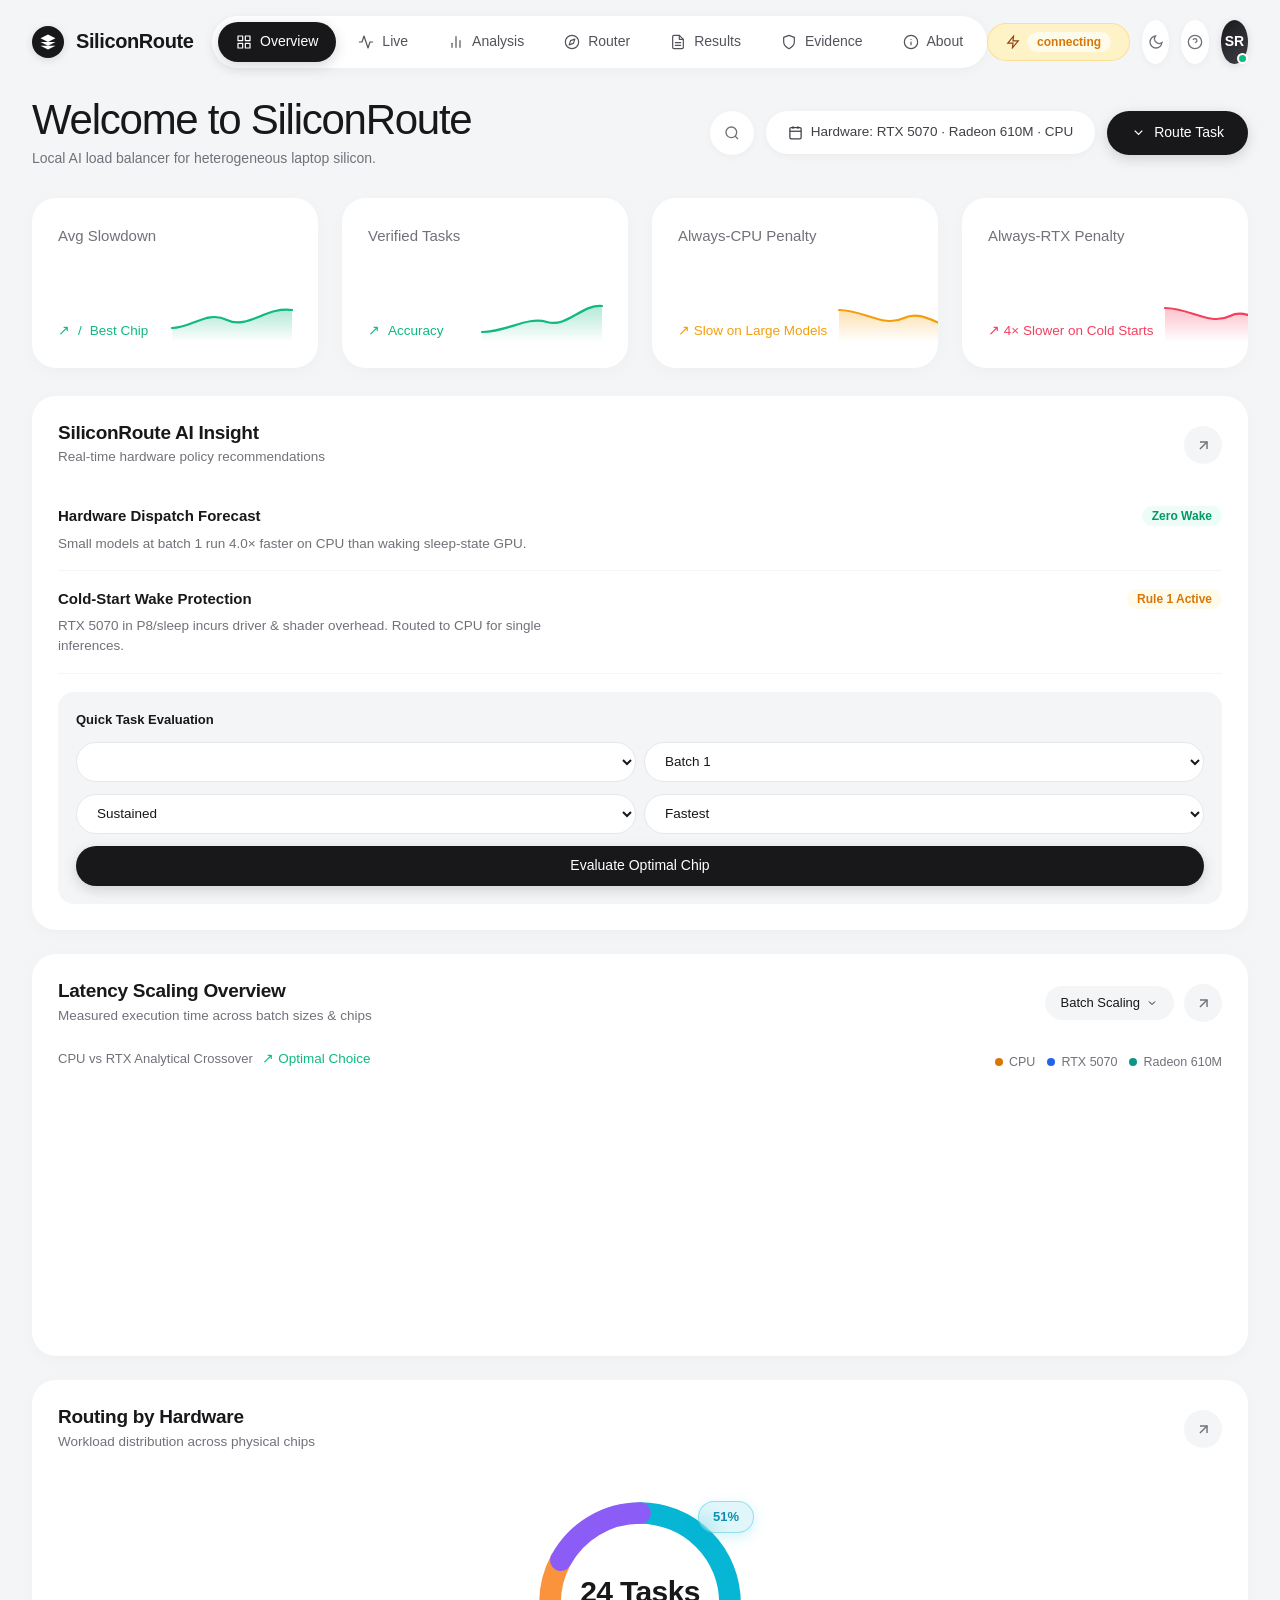
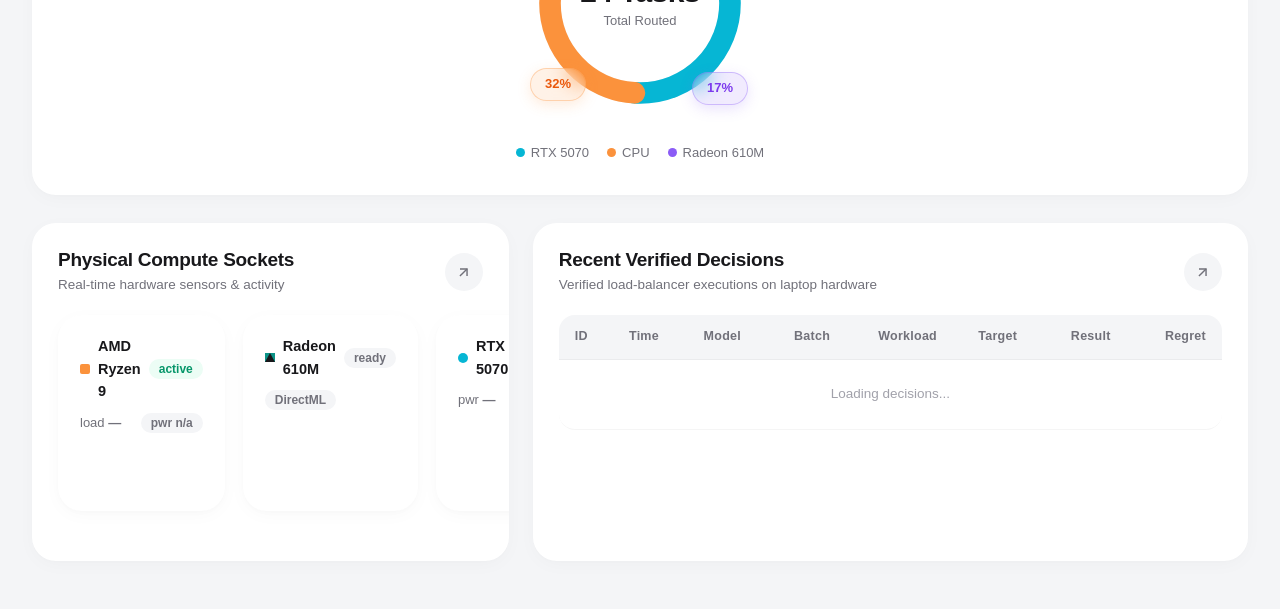
==== commit 708e922b: "feat: complete UI/UX elevated design and add database auto-seeding for clone reproduction" ====
--- a/frontend/index.html
+++ b/frontend/index.html
@@ -151,41 +151,39 @@
            ===================================================================== -->
       <section class="screen-container active" id="screen-overview">
 
-        <!-- 4 Metric Cards Row with Wave Sparklines -->
+        <!-- 4 Metric Cards Row with Fluid Wave Sparklines (Exact Match to Mockup) -->
         <div class="metric-tiles-grid">
-          <!-- Metric Card 1 -->
+          <!-- Metric Card 1: Avg Slowdown (Optimal) -->
           <div class="metric-tile">
             <div class="metric-tile-label">
               <span>Avg Slowdown</span>
-              <span class="pill pill-ok">Optimal</span>
             </div>
             <div class="metric-tile-val">
-              <span class="metric" data-metric="decisions_117_140_sr_mean_regret_pct" data-evidence="true"></span>
+              <span class="metric" data-metric="decisions_117_140_sr_mean_regret_pct"></span>
             </div>
             <div class="metric-tile-bottom">
               <span class="trend trend-up">
                 ↗ <span class="metric" data-metric="decisions_117_140_sr_wins"></span>/<span class="metric" data-metric="decisions_117_140_total"></span> Best Chip
               </span>
               <div class="sparkline-wave-wrap">
-                <svg class="sparkline-wave-svg" viewBox="0 0 110 44">
+                <svg class="sparkline-wave-svg" viewBox="0 0 120 48">
                   <defs>
                     <linearGradient id="grad-green-1" x1="0" y1="0" x2="0" y2="1">
-                      <stop offset="0%" stop-color="#10B981" stop-opacity="0.28"/>
+                      <stop offset="0%" stop-color="#10B981" stop-opacity="0.32"/>
                       <stop offset="100%" stop-color="#10B981" stop-opacity="0.0"/>
                     </linearGradient>
                   </defs>
-                  <path d="M 0 35 Q 25 15 50 28 T 110 10 L 110 44 L 0 44 Z" fill="url(#grad-green-1)"/>
-                  <path class="wave-line" d="M 0 35 Q 25 15 50 28 T 110 10" fill="none" stroke="#10B981" stroke-width="2.5" stroke-linecap="round"/>
+                  <path d="M 0 34 C 20 34, 35 16, 55 26 C 75 36, 95 12, 120 16 L 120 48 L 0 48 Z" fill="url(#grad-green-1)"/>
+                  <path class="wave-line" d="M 0 34 C 20 34, 35 16, 55 26 C 75 36, 95 12, 120 16" fill="none" stroke="#10B981" stroke-width="2.2" stroke-linecap="round"/>
                 </svg>
               </div>
             </div>
           </div>
 
-          <!-- Metric Card 2 -->
+          <!-- Metric Card 2: Verified Tasks -->
           <div class="metric-tile">
             <div class="metric-tile-label">
               <span>Verified Tasks</span>
-              <span class="pill pill-info">Measured</span>
             </div>
             <div class="metric-tile-val">
               <span class="metric" data-metric="decisions_117_140_total"></span>
@@ -195,71 +193,69 @@
                 ↗ <span class="metric" data-metric="decisions_117_140_sr_accuracy_pct"></span> Accuracy
               </span>
               <div class="sparkline-wave-wrap">
-                <svg class="sparkline-wave-svg" viewBox="0 0 110 44">
+                <svg class="sparkline-wave-svg" viewBox="0 0 120 48">
                   <defs>
                     <linearGradient id="grad-green-2" x1="0" y1="0" x2="0" y2="1">
-                      <stop offset="0%" stop-color="#10B981" stop-opacity="0.28"/>
+                      <stop offset="0%" stop-color="#10B981" stop-opacity="0.32"/>
                       <stop offset="100%" stop-color="#10B981" stop-opacity="0.0"/>
                     </linearGradient>
                   </defs>
-                  <path d="M 0 38 Q 30 25 60 18 T 110 8 L 110 44 L 0 44 Z" fill="url(#grad-green-2)"/>
-                  <path class="wave-line" d="M 0 38 Q 30 25 60 18 T 110 8" fill="none" stroke="#10B981" stroke-width="2.5" stroke-linecap="round"/>
+                  <path d="M 0 38 C 25 38, 45 22, 65 28 C 85 34, 100 10, 120 12 L 120 48 L 0 48 Z" fill="url(#grad-green-2)"/>
+                  <path class="wave-line" d="M 0 38 C 25 38, 45 22, 65 28 C 85 34, 100 10, 120 12" fill="none" stroke="#10B981" stroke-width="2.2" stroke-linecap="round"/>
                 </svg>
               </div>
             </div>
           </div>
 
-          <!-- Metric Card 3 -->
+          <!-- Metric Card 3: Always-CPU Penalty -->
           <div class="metric-tile">
             <div class="metric-tile-label">
               <span>Always-CPU Penalty</span>
-              <span class="pill pill-warn">Baseline</span>
             </div>
             <div class="metric-tile-val">
-              <span class="metric" data-metric="decisions_117_140_always_cpu_mean_regret_pct" data-evidence="true"></span>
+              <span class="metric" data-metric="decisions_117_140_always_cpu_mean_regret_pct"></span>
             </div>
             <div class="metric-tile-bottom">
               <span class="trend trend-warn">
                 ↗ Slow on Large Models
               </span>
               <div class="sparkline-wave-wrap">
-                <svg class="sparkline-wave-svg" viewBox="0 0 110 44">
+                <svg class="sparkline-wave-svg" viewBox="0 0 120 48">
                   <defs>
                     <linearGradient id="grad-amber" x1="0" y1="0" x2="0" y2="1">
-                      <stop offset="0%" stop-color="#F59E0B" stop-opacity="0.28"/>
+                      <stop offset="0%" stop-color="#F59E0B" stop-opacity="0.32"/>
                       <stop offset="100%" stop-color="#F59E0B" stop-opacity="0.0"/>
                     </linearGradient>
                   </defs>
-                  <path d="M 0 12 Q 35 32 70 20 T 110 38 L 110 44 L 0 44 Z" fill="url(#grad-amber)"/>
-                  <path class="wave-line" d="M 0 12 Q 35 32 70 20 T 110 38" fill="none" stroke="#F59E0B" stroke-width="2.5" stroke-linecap="round"/>
+                  <path d="M 0 16 C 25 16, 45 34, 65 24 C 85 14, 105 38, 120 32 L 120 48 L 0 48 Z" fill="url(#grad-amber)"/>
+                  <path class="wave-line" d="M 0 16 C 25 16, 45 34, 65 24 C 85 14, 105 38, 120 32" fill="none" stroke="#F59E0B" stroke-width="2.2" stroke-linecap="round"/>
                 </svg>
               </div>
             </div>
           </div>
 
-          <!-- Metric Card 4 -->
+          <!-- Metric Card 4: Always-RTX Penalty -->
           <div class="metric-tile">
             <div class="metric-tile-label">
               <span>Always-RTX Penalty</span>
-              <span class="pill pill-bad">Wake Risk</span>
             </div>
             <div class="metric-tile-val">
-              <span class="metric" data-metric="decisions_117_140_always_rtx_mean_regret_pct" data-evidence="true"></span>
+              <span class="metric" data-metric="decisions_117_140_always_rtx_mean_regret_pct"></span>
             </div>
             <div class="metric-tile-bottom">
               <span class="trend trend-bad">
                 ↗ 4× Slower on Cold Starts
               </span>
               <div class="sparkline-wave-wrap">
-                <svg class="sparkline-wave-svg" viewBox="0 0 110 44">
+                <svg class="sparkline-wave-svg" viewBox="0 0 120 48">
                   <defs>
                     <linearGradient id="grad-coral" x1="0" y1="0" x2="0" y2="1">
-                      <stop offset="0%" stop-color="#F43F5E" stop-opacity="0.28"/>
+                      <stop offset="0%" stop-color="#F43F5E" stop-opacity="0.32"/>
                       <stop offset="100%" stop-color="#F43F5E" stop-opacity="0.0"/>
                     </linearGradient>
                   </defs>
-                  <path d="M 0 8 Q 30 18 65 30 T 110 40 L 110 44 L 0 44 Z" fill="url(#grad-coral)"/>
-                  <path class="wave-line" d="M 0 8 Q 30 18 65 30 T 110 40" fill="none" stroke="#F43F5E" stroke-width="2.5" stroke-linecap="round"/>
+                  <path d="M 0 14 C 25 14, 45 32, 65 22 C 85 12, 105 38, 120 36 L 120 48 L 0 48 Z" fill="url(#grad-coral)"/>
+                  <path class="wave-line" d="M 0 14 C 25 14, 45 32, 65 22 C 85 12, 105 38, 120 36" fill="none" stroke="#F43F5E" stroke-width="2.2" stroke-linecap="round"/>
                 </svg>
               </div>
             </div>
@@ -383,13 +379,13 @@
               <div class="donut-graphic-wrapper">
                 <svg class="donut-svg" viewBox="0 0 200 200">
                   <!-- Background Track -->
-                  <circle cx="100" cy="100" r="75" fill="none" stroke="var(--line)" stroke-width="22"/>
+                  <circle cx="100" cy="100" r="75" fill="none" stroke="var(--bench)" stroke-width="18"/>
                   <!-- Segment 1: RTX 5070 (51% = 240 / 471) -->
-                  <circle class="donut-segment" cx="100" cy="100" r="75" stroke="#2563EB" stroke-dasharray="240 471" stroke-dashoffset="0"/>
+                  <circle class="donut-segment" cx="100" cy="100" r="75" stroke="#06B6D4" stroke-dasharray="240 471" stroke-dashoffset="0"/>
                   <!-- Segment 2: CPU (32% = 150 / 471) -->
-                  <circle class="donut-segment" cx="100" cy="100" r="75" stroke="#D97706" stroke-dasharray="150 471" stroke-dashoffset="-240"/>
+                  <circle class="donut-segment" cx="100" cy="100" r="75" stroke="#FB923C" stroke-dasharray="150 471" stroke-dashoffset="-240"/>
                   <!-- Segment 3: Radeon 610M (17% = 81 / 471) -->
-                  <circle class="donut-segment" cx="100" cy="100" r="75" stroke="#0D9488" stroke-dasharray="81 471" stroke-dashoffset="-390"/>
+                  <circle class="donut-segment" cx="100" cy="100" r="75" stroke="#8B5CF6" stroke-dasharray="81 471" stroke-dashoffset="-390"/>
                 </svg>
 
                 <div class="donut-center-info">
@@ -397,22 +393,16 @@
                   <div class="donut-center-label">Total Routed</div>
                 </div>
 
-                <!-- Floating Percentage Badges Matching Mockup -->
-                <div class="donut-pill-badge" style="top: 10px; right: 10px;">
-                  <span style="color:#2563EB;">●</span> 51% RTX
-                </div>
-                <div class="donut-pill-badge" style="bottom: 25px; left: 10px;">
-                  <span style="color:#D97706;">●</span> 32% CPU
-                </div>
-                <div class="donut-pill-badge" style="bottom: 15px; right: 20px;">
-                  <span style="color:#0D9488;">●</span> 17% Radeon
-                </div>
+                <!-- Floating Glassmorphism Percentage Badges Matching Mockup -->
+                <div class="donut-pill-badge donut-badge-dgpu">51%</div>
+                <div class="donut-pill-badge donut-badge-cpu">32%</div>
+                <div class="donut-pill-badge donut-badge-igpu">17%</div>
               </div>
 
               <div class="donut-legend">
-                <span class="donut-legend-item"><span class="donut-legend-dot" style="background:#2563EB;"></span> RTX 5070</span>
-                <span class="donut-legend-item"><span class="donut-legend-dot" style="background:#D97706;"></span> CPU</span>
-                <span class="donut-legend-item"><span class="donut-legend-dot" style="background:#0D9488;"></span> Radeon 610M</span>
+                <span class="donut-legend-item"><span class="donut-legend-dot" style="background:#06B6D4;"></span> RTX 5070</span>
+                <span class="donut-legend-item"><span class="donut-legend-dot" style="background:#FB923C;"></span> CPU</span>
+                <span class="donut-legend-item"><span class="donut-legend-dot" style="background:#8B5CF6;"></span> Radeon 610M</span>
               </div>
             </div>
           </div>
--- a/frontend/css/tokens.css
+++ b/frontend/css/tokens.css
@@ -30,32 +30,32 @@
 :root,
 html[data-theme="light"] {
   /* Canvas & Cards */
-  --bench: #EFF1F5;
+  --bench: #F4F5F7;
   --plate: #FFFFFF;
   --plate-raised: #FFFFFF;
-  --plate-subtle: #F6F8FA;
-  --line: rgba(0, 0, 0, 0.05);
-  --line-strong: rgba(0, 0, 0, 0.10);
+  --plate-subtle: #F8F9FA;
+  --line: rgba(0, 0, 0, 0.04);
+  --line-strong: rgba(0, 0, 0, 0.08);
   --line-border: #E5E7EB;
 
   /* Typography */
-  --ink: #111827;
-  --ink-2: #6B7280;
-  --ink-3: #9CA3AF;
+  --ink: #18181B;
+  --ink-2: #71717A;
+  --ink-3: #A1A1AA;
   --ink-inverse: #FFFFFF;
 
   /* Pill Navigation */
   --nav-pill-bg: #FFFFFF;
-  --nav-pill-active-bg: #18191D;
+  --nav-pill-active-bg: #18181B;
   --nav-pill-active-ink: #FFFFFF;
-  --nav-pill-hover-bg: #F3F4F6;
-  --nav-pill-ink: #4B5563;
+  --nav-pill-hover-bg: #F4F5F7;
+  --nav-pill-ink: #52525B;
 
   /* Chip Identities (Fixed Across Product) */
-  --chip-cpu: #D97706;
+  --chip-cpu: #FB923C;
   --chip-igpu: #0D9488;
-  --chip-dgpu: #2563EB;
-  --chip-npu: #7C3AED;
+  --chip-dgpu: #06B6D4;
+  --chip-npu: #8B5CF6;
 
   /* Semantic States */
   --ok: #10B981;
@@ -67,22 +67,23 @@
   --bad: #F43F5E;
   --bad-bg: #FFF1F2;
   --bad-text: #E11D48;
-  --na: #6B7280;
-  --na-bg: #F3F4F6;
+  --na: #71717A;
+  --na-bg: #F4F5F7;
 
   /* Shadows (Multi-layered, ultra-soft) */
-  --shadow-card: 0 10px 30px -5px rgba(0, 0, 0, 0.04), 0 2px 6px -1px rgba(0, 0, 0, 0.02);
-  --shadow-card-hover: 0 20px 40px -10px rgba(0, 0, 0, 0.08), 0 4px 12px -2px rgba(0, 0, 0, 0.03);
-  --shadow-pill: 0 4px 14px rgba(24, 25, 29, 0.12);
-  --shadow-raised: 0 16px 36px rgba(0, 0, 0, 0.08);
-  --shadow-popover: 0 20px 48px rgba(0, 0, 0, 0.14);
+  --shadow-card: 0 4px 20px -2px rgba(0, 0, 0, 0.03), 0 2px 6px -1px rgba(0, 0, 0, 0.02);
+  --shadow-card-hover: 0 16px 36px -6px rgba(0, 0, 0, 0.07), 0 4px 12px -2px rgba(0, 0, 0, 0.03);
+  --shadow-pill: 0 4px 14px rgba(24, 25, 29, 0.15);
+  --shadow-raised: 0 16px 36px rgba(0, 0, 0, 0.06);
+  --shadow-popover: 0 20px 48px rgba(0, 0, 0, 0.12);
 
   /* Focus Ring */
-  --focus-ring: 2px solid var(--chip-dgpu);
+  --focus-ring: 2px solid #06B6D4;
   --focus-offset: 2px;
 
-  /* Common Scale & System Values */
-  --font-ui: 'Archivo', system-ui, -apple-system, 'Segoe UI', Roboto, sans-serif;
+  /* Modern Font Stack with Round Geometry */
+  --font-ui: -apple-system, BlinkMacSystemFont, "Plus Jakarta Sans", "Inter", "Outfit", "Segoe UI", Roboto, "Helvetica Neue", sans-serif;
+  --font-display: -apple-system, BlinkMacSystemFont, "Plus Jakarta Sans", "Inter", "Outfit", "Segoe UI", Roboto, "Helvetica Neue", sans-serif;
   --font-mono: 'JetBrains Mono', 'Cascadia Code', Consolas, monospace;
 
   /* Spacing */
@@ -95,7 +96,7 @@
   --space-12: 48px;
   --space-16: 64px;
 
-  /* Radii (Modern Soft Rounded Curves) */
+  /* Radii (Modern Soft Rounded Curves Matching Mockup) */
   --radius-control: 9999px;
   --radius-tile: 24px;
   --radius-panel: 28px;
@@ -113,28 +114,28 @@
    Dark Theme (Sleek Obsidian SaaS)
    -------------------------------------------------------------------------- */
 html[data-theme="dark"] {
-  --bench: #0B0E13;
-  --plate: #141820;
-  --plate-raised: #1A202A;
-  --plate-subtle: #181D26;
-  --line: rgba(255, 255, 255, 0.06);
-  --line-strong: rgba(255, 255, 255, 0.12);
-  --line-border: #262E3B;
+  --bench: #0C0E14;
+  --plate: #141822;
+  --plate-raised: #1A202E;
+  --plate-subtle: #171C28;
+  --line: rgba(255, 255, 255, 0.05);
+  --line-strong: rgba(255, 255, 255, 0.10);
+  --line-border: #232B3B;
 
   --ink: #F3F4F6;
   --ink-2: #9CA3AF;
   --ink-3: #6B7280;
   --ink-inverse: #111827;
 
-  --nav-pill-bg: #141820;
+  --nav-pill-bg: #141822;
   --nav-pill-active-bg: #F3F4F6;
   --nav-pill-active-ink: #111827;
-  --nav-pill-hover-bg: #1F2633;
+  --nav-pill-hover-bg: #1F2636;
   --nav-pill-ink: #9CA3AF;
 
   --chip-cpu: #F59E0B;
   --chip-igpu: #14B8A6;
-  --chip-dgpu: #3B82F6;
+  --chip-dgpu: #38BDF8;
   --chip-npu: #A78BFA;
 
   --ok: #34D399;
--- a/frontend/css/layout.css
+++ b/frontend/css/layout.css
@@ -22,21 +22,20 @@
 .top-bar {
   position: sticky;
   top: 0;
-  height: 72px;
-  background-color: rgba(239, 241, 245, 0.85);
+  background-color: rgba(244, 245, 247, 0.90);
   backdrop-filter: blur(16px);
   -webkit-backdrop-filter: blur(16px);
-  border-bottom: 1px solid var(--line);
+  border-bottom: none;
   display: flex;
   align-items: center;
   justify-content: space-between;
-  padding: 0 var(--space-8);
+  padding: 16px var(--space-8);
   z-index: 100;
-  transition: background-color var(--motion-base), border-color var(--motion-base);
+  transition: background-color var(--motion-base);
 }
 
 html[data-theme="dark"] .top-bar {
-  background-color: rgba(11, 14, 19, 0.85);
+  background-color: rgba(12, 14, 20, 0.90);
 }
 
 /* Brand Section */
@@ -50,26 +49,31 @@
 }
 
 .brand-logo-glyph {
-  width: 28px;
-  height: 28px;
+  width: 32px;
+  height: 32px;
   border-radius: 50%;
   background: var(--ink);
-  color: var(--bench);
+  color: var(--plate);
   display: flex;
   align-items: center;
   justify-content: center;
   box-shadow: 0 2px 8px rgba(0, 0, 0, 0.12);
+  transition: transform var(--motion-fast);
+}
+
+.brand-section:hover .brand-logo-glyph {
+  transform: rotate(45deg);
 }
 
 .brand-logo-glyph svg {
-  width: 16px;
-  height: 16px;
+  width: 18px;
+  height: 18px;
   fill: currentColor;
 }
 
 .brand-title {
-  font-size: 19px;
-  font-weight: 700;
+  font-size: 20px;
+  font-weight: 600;
   letter-spacing: -0.02em;
   color: var(--ink);
 }
@@ -84,13 +88,13 @@
 
 .nav-pill-bar {
   background-color: var(--nav-pill-bg);
-  border: 1px solid var(--line);
+  border: none;
   border-radius: var(--radius-pill);
-  padding: 5px;
+  padding: 6px;
   display: flex;
   align-items: center;
   gap: 4px;
-  box-shadow: 0 2px 12px rgba(0, 0, 0, 0.04);
+  box-shadow: 0 2px 14px rgba(0, 0, 0, 0.04);
   list-style: none;
   margin: 0;
 }
@@ -105,10 +109,10 @@
   border: none;
   color: var(--nav-pill-ink);
   font-family: var(--font-ui);
-  font-size: 13.5px;
+  font-size: 14px;
   font-weight: 500;
   border-radius: var(--radius-pill);
-  padding: 8px 16px;
+  padding: 9px 18px;
   display: inline-flex;
   align-items: center;
   gap: 8px;
@@ -118,11 +122,11 @@
 }
 
 .rail-item-btn svg {
-  width: 15px;
-  height: 15px;
+  width: 16px;
+  height: 16px;
   stroke: currentColor;
   fill: none;
-  stroke-width: 2;
+  stroke-width: 1.8;
   stroke-linecap: round;
   stroke-linejoin: round;
   transition: stroke var(--motion-fast);
@@ -136,8 +140,8 @@
 .rail-item-btn.active {
   background-color: var(--nav-pill-active-bg);
   color: var(--nav-pill-active-ink);
-  font-weight: 600;
-  box-shadow: var(--shadow-pill);
+  font-weight: 500;
+  box-shadow: 0 4px 14px rgba(0, 0, 0, 0.16);
 }
 
 .rail-item-btn.active svg {
@@ -154,31 +158,37 @@
 }
 
 .badge-pro-pill {
-  background: var(--warn-bg);
-  color: var(--warn-text);
-  border: 1px solid rgba(245, 158, 11, 0.2);
+  background: #FEF3C7;
+  color: #92400E;
+  border: 1px solid rgba(245, 158, 11, 0.25);
   border-radius: var(--radius-pill);
-  padding: 6px 14px;
-  font-size: 12.5px;
+  padding: 8px 18px;
+  font-size: 13px;
   font-weight: 600;
   display: inline-flex;
   align-items: center;
-  gap: 6px;
+  gap: 7px;
   cursor: default;
 }
 
+html[data-theme="dark"] .badge-pro-pill {
+  background: rgba(245, 158, 11, 0.15);
+  color: #FBBF24;
+  border-color: rgba(245, 158, 11, 0.25);
+}
+
 .icon-circle-btn {
-  width: 40px;
-  height: 40px;
+  width: 44px;
+  height: 44px;
   border-radius: 50%;
   background: var(--plate);
-  border: 1px solid var(--line);
+  border: none;
   color: var(--ink-2);
   display: flex;
   align-items: center;
   justify-content: center;
   cursor: pointer;
-  box-shadow: 0 2px 8px rgba(0, 0, 0, 0.03);
+  box-shadow: 0 2px 8px rgba(0, 0, 0, 0.04);
   transition: all var(--motion-fast);
   position: relative;
 }
@@ -187,22 +197,39 @@
   background: var(--plate-subtle);
   color: var(--ink);
   transform: translateY(-1px);
+  box-shadow: 0 4px 12px rgba(0, 0, 0, 0.06);
+}
+
+.bell-badge-dot {
+  position: absolute;
+  top: 12px;
+  right: 12px;
+  width: 7px;
+  height: 7px;
+  border-radius: 50%;
+  background: #EF4444;
+  border: 1.5px solid var(--plate);
 }
 
 .avatar-chip {
-  width: 40px;
-  height: 40px;
-  border-radius: 50%;
-  background: linear-gradient(135deg, var(--chip-dgpu), var(--chip-npu));
+  width: 44px;
+  height: 44px;
+  border-radius: 50%;
+  background: linear-gradient(135deg, #18181B, #3F3F46);
   color: #FFFFFF;
-  font-weight: 700;
+  font-weight: 600;
   font-size: 14px;
   display: flex;
   align-items: center;
   justify-content: center;
-  box-shadow: 0 2px 8px rgba(37, 99, 235, 0.25);
+  box-shadow: 0 2px 8px rgba(0, 0, 0, 0.12);
   cursor: pointer;
   position: relative;
+  transition: transform var(--motion-fast);
+}
+
+.avatar-chip:hover {
+  transform: scale(1.05);
 }
 
 .avatar-chip::after {
@@ -210,8 +237,8 @@
   position: absolute;
   bottom: 0;
   right: 0;
-  width: 10px;
-  height: 10px;
+  width: 11px;
+  height: 11px;
   border-radius: 50%;
   background: var(--ok);
   border: 2px solid var(--plate);
@@ -225,7 +252,7 @@
   max-width: 1520px;
   width: 100%;
   margin: 0 auto;
-  padding: var(--space-6) var(--space-8) var(--space-12);
+  padding: 12px var(--space-8) var(--space-12);
 }
 
 /* Hero / Greeting Bar */
@@ -233,15 +260,15 @@
   display: flex;
   align-items: center;
   justify-content: space-between;
-  margin-bottom: var(--space-6);
+  margin-bottom: 28px;
   flex-wrap: wrap;
   gap: var(--space-4);
 }
 
 .hero-greeting-title {
-  font-size: 32px;
-  font-weight: 700;
-  letter-spacing: -0.025em;
+  font-size: 42px;
+  font-weight: 400;
+  letter-spacing: -0.03em;
   color: var(--ink);
   margin: 0;
   line-height: 1.15;
@@ -259,33 +286,38 @@
   height: 44px;
   border-radius: 50%;
   background: var(--plate);
-  border: 1px solid var(--line);
+  border: none;
   color: var(--ink-2);
   display: flex;
   align-items: center;
   justify-content: center;
   cursor: pointer;
-  box-shadow: 0 2px 8px rgba(0, 0, 0, 0.03);
+  box-shadow: 0 2px 8px rgba(0, 0, 0, 0.04);
   transition: all var(--motion-fast);
 }
 
 .hero-search-btn:hover {
   background: var(--plate-subtle);
   color: var(--ink);
+  transform: translateY(-1px);
 }
 
 .hero-filter-pill {
   background: var(--plate);
-  border: 1px solid var(--line);
+  border: none;
   border-radius: var(--radius-pill);
-  padding: 10px 18px;
+  padding: 11px 22px;
   display: inline-flex;
   align-items: center;
   gap: 8px;
   font-size: 13.5px;
   font-weight: 500;
-  color: var(--ink);
-  box-shadow: 0 2px 8px rgba(0, 0, 0, 0.03);
+  color: #3F3F46;
+  box-shadow: 0 2px 8px rgba(0, 0, 0, 0.04);
+}
+
+html[data-theme="dark"] .hero-filter-pill {
+  color: var(--ink);
 }
 
 .hero-action-btn {
@@ -293,15 +325,15 @@
   color: var(--ink-inverse);
   border: none;
   border-radius: var(--radius-pill);
-  padding: 10px 22px;
+  padding: 11px 24px;
   font-family: var(--font-ui);
-  font-size: 13.5px;
-  font-weight: 600;
+  font-size: 14px;
+  font-weight: 500;
   display: inline-flex;
   align-items: center;
   gap: 8px;
   cursor: pointer;
-  box-shadow: var(--shadow-pill);
+  box-shadow: 0 4px 14px rgba(0, 0, 0, 0.15);
   transition: transform var(--motion-fast), opacity var(--motion-fast);
 }
 
@@ -329,7 +361,7 @@
 @keyframes fadeInUp {
   from {
     opacity: 0;
-    transform: translateY(12px);
+    transform: translateY(14px);
   }
   to {
     opacity: 1;
@@ -344,8 +376,8 @@
 .metric-tiles-grid {
   display: grid;
   grid-template-columns: repeat(4, 1fr);
-  gap: 20px;
-  margin-bottom: 24px;
+  gap: 24px;
+  margin-bottom: 28px;
 }
 
 @media (max-width: 1200px) {
@@ -363,9 +395,9 @@
 /* Middle 3-Column Dashboard Layout */
 .dashboard-triplet-grid {
   display: grid;
-  grid-template-columns: 1.15fr 1.65fr 1.2fr;
-  gap: 20px;
-  margin-bottom: 24px;
+  grid-template-columns: 1.15fr 1.7fr 1.15fr;
+  gap: 24px;
+  margin-bottom: 28px;
 }
 
 @media (max-width: 1300px) {
@@ -378,7 +410,7 @@
 .dashboard-bottom-grid {
   display: grid;
   grid-template-columns: 1fr 1.5fr;
-  gap: 20px;
+  gap: 24px;
 }
 
 @media (max-width: 1100px) {
@@ -390,7 +422,7 @@
 /* Responsive Top Bar */
 @media (max-width: 960px) {
   .top-bar {
-    padding: 0 var(--space-4);
+    padding: 12px var(--space-4);
   }
   .rail-item-btn span {
     display: none;
--- a/frontend/css/components.css
+++ b/frontend/css/components.css
@@ -9,17 +9,17 @@
    -------------------------------------------------------------------------- */
 .saas-card {
   background-color: var(--plate);
-  border: 1px solid var(--line);
+  border: none;
   border-radius: var(--radius-tile);
   box-shadow: var(--shadow-card);
-  padding: 24px;
+  padding: 26px;
   position: relative;
   transition: transform var(--motion-base), box-shadow var(--motion-base);
   overflow: hidden;
 }
 
 .saas-card:hover {
-  transform: translateY(-3px);
+  transform: translateY(-4px);
   box-shadow: var(--shadow-card-hover);
 }
 
@@ -33,35 +33,35 @@
 .card-title-group {
   display: flex;
   flex-direction: column;
-  gap: 2px;
+  gap: 3px;
 }
 
 .card-title {
-  font-size: 17px;
-  font-weight: 700;
+  font-size: 19px;
+  font-weight: 600;
   letter-spacing: -0.015em;
   color: var(--ink);
   margin: 0;
 }
 
 .card-subtitle {
+  font-size: 13.5px;
+  color: var(--ink-2);
+  margin: 0;
+}
+
+.card-actions-group {
+  display: flex;
+  align-items: center;
+  gap: 10px;
+}
+
+.card-filter-pill {
+  background: var(--bench);
+  border: none;
+  border-radius: var(--radius-pill);
+  padding: 7px 16px;
   font-size: 13px;
-  color: var(--ink-2);
-  margin: 0;
-}
-
-.card-actions-group {
-  display: flex;
-  align-items: center;
-  gap: 8px;
-}
-
-.card-filter-pill {
-  background: var(--plate-subtle);
-  border: 1px solid var(--line);
-  border-radius: var(--radius-pill);
-  padding: 6px 14px;
-  font-size: 12.5px;
   font-weight: 500;
   color: var(--ink);
   display: inline-flex;
@@ -72,16 +72,20 @@
 }
 
 .card-filter-pill:hover {
-  background: var(--line);
+  background: rgba(0, 0, 0, 0.08);
+}
+
+html[data-theme="dark"] .card-filter-pill {
+  background: rgba(255, 255, 255, 0.08);
 }
 
 .card-arrow-btn {
-  width: 36px;
-  height: 36px;
+  width: 38px;
+  height: 38px;
   border-radius: 50%;
-  background: var(--plate-subtle);
-  border: 1px solid var(--line);
-  color: var(--ink);
+  background: var(--bench);
+  border: none;
+  color: var(--ink-2);
   display: inline-flex;
   align-items: center;
   justify-content: center;
@@ -90,9 +94,14 @@
   text-decoration: none;
 }
 
+html[data-theme="dark"] .card-arrow-btn {
+  background: rgba(255, 255, 255, 0.08);
+  color: var(--ink);
+}
+
 .card-arrow-btn svg {
-  width: 16px;
-  height: 16px;
+  width: 17px;
+  height: 17px;
   stroke: currentColor;
   stroke-width: 2;
   fill: none;
@@ -109,14 +118,14 @@
    -------------------------------------------------------------------------- */
 .metric-tile {
   background-color: var(--plate);
-  border: 1px solid var(--line);
+  border: none;
   border-radius: var(--radius-tile);
   box-shadow: var(--shadow-card);
-  padding: 24px;
+  padding: 26px;
   display: flex;
   flex-direction: column;
   justify-content: space-between;
-  min-height: 160px;
+  min-height: 170px;
   position: relative;
   overflow: hidden;
   transition: transform var(--motion-base), box-shadow var(--motion-base);
@@ -128,19 +137,19 @@
 }
 
 .metric-tile-label {
-  font-size: 14px;
+  font-size: 15px;
   font-weight: 500;
   color: var(--ink-2);
-  margin-bottom: 8px;
+  margin-bottom: 6px;
   display: flex;
   align-items: center;
   justify-content: space-between;
 }
 
 .metric-tile-val {
-  font-size: 36px;
-  font-weight: 700;
-  letter-spacing: -0.025em;
+  font-size: 40px;
+  font-weight: 450;
+  letter-spacing: -0.03em;
   color: var(--ink);
   line-height: 1.1;
   margin-bottom: 16px;
@@ -154,13 +163,13 @@
   gap: 12px;
 }
 
-/* Trend Badges */
+/* Trend Badges Matching Mockup (Clean text with arrow) */
 .trend {
   display: inline-flex;
   align-items: center;
   gap: 4px;
   font-size: 13.5px;
-  font-weight: 600;
+  font-weight: 500;
   white-space: nowrap;
 }
 
@@ -180,10 +189,10 @@
   color: var(--ink-2);
 }
 
-/* Wave Sparkline SVG */
+/* Wave Sparkline SVG with Sinusoidal Flow */
 .sparkline-wave-wrap {
-  width: 110px;
-  height: 44px;
+  width: 120px;
+  height: 48px;
   flex-shrink: 0;
 }
 
@@ -194,8 +203,8 @@
 }
 
 .sparkline-wave-svg path.wave-line {
-  stroke-dasharray: 200;
-  stroke-dashoffset: 200;
+  stroke-dasharray: 250;
+  stroke-dashoffset: 250;
   animation: drawWave 1.4s cubic-bezier(0.16, 1, 0.3, 1) forwards;
 }
 
@@ -222,7 +231,7 @@
 }
 
 .insight-item-title {
-  font-size: 14px;
+  font-size: 15px;
   font-weight: 600;
   color: var(--ink);
   display: flex;
@@ -231,37 +240,41 @@
 }
 
 .insight-item-desc {
-  font-size: 13px;
-  color: var(--ink-2);
-  line-height: 1.45;
+  font-size: 13.5px;
+  color: var(--ink-2);
+  line-height: 1.5;
 }
 
 /* Quick Route Widget */
 .quick-route-box {
-  background: var(--plate-subtle);
-  border: 1px solid var(--line);
+  background: var(--bench);
+  border: none;
   border-radius: var(--radius-inner);
-  padding: 16px;
-  margin-top: 16px;
+  padding: 18px;
+  margin-top: 18px;
   display: flex;
   flex-direction: column;
   gap: 12px;
 }
 
+html[data-theme="dark"] .quick-route-box {
+  background: var(--plate-subtle);
+}
+
 /* Donut Chart Elements */
 .donut-chart-container {
   display: flex;
   flex-direction: column;
   align-items: center;
   justify-content: center;
-  padding: 12px 0 6px;
+  padding: 10px 0 6px;
   position: relative;
 }
 
 .donut-graphic-wrapper {
   position: relative;
-  width: 220px;
-  height: 220px;
+  width: 240px;
+  height: 240px;
   display: flex;
   align-items: center;
   justify-content: center;
@@ -276,9 +289,9 @@
 
 .donut-segment {
   fill: none;
-  stroke-width: 24;
+  stroke-width: 18;
   stroke-linecap: round;
-  transition: stroke-dasharray 1s cubic-bezier(0.16, 1, 0.3, 1), stroke-dashoffset 1s cubic-bezier(0.16, 1, 0.3, 1);
+  transition: stroke-dasharray 1.2s cubic-bezier(0.16, 1, 0.3, 1), stroke-dashoffset 1.2s cubic-bezier(0.16, 1, 0.3, 1);
 }
 
 .donut-center-info {
@@ -291,95 +304,125 @@
 }
 
 .donut-center-val {
-  font-size: 26px;
-  font-weight: 700;
+  font-size: 30px;
+  font-weight: 600;
   letter-spacing: -0.02em;
   color: var(--ink);
   line-height: 1.1;
 }
 
 .donut-center-label {
-  font-size: 12.5px;
-  color: var(--ink-2);
-  margin-top: 2px;
-}
-
-/* Floating Percentage Badges on Donut */
+  font-size: 13px;
+  color: var(--ink-2);
+  margin-top: 3px;
+}
+
+/* Floating Percentage Badges with Frosted Glassmorphism */
 .donut-pill-badge {
   position: absolute;
-  background: rgba(255, 255, 255, 0.90);
-  backdrop-filter: blur(8px);
-  -webkit-backdrop-filter: blur(8px);
-  border: 1px solid rgba(0, 0, 0, 0.06);
+  backdrop-filter: blur(10px);
+  -webkit-backdrop-filter: blur(10px);
   border-radius: var(--radius-pill);
-  padding: 4px 10px;
-  font-size: 12px;
-  font-weight: 700;
-  color: var(--ink);
-  box-shadow: 0 4px 12px rgba(0, 0, 0, 0.08);
+  padding: 5px 14px;
+  font-size: 13px;
+  font-weight: 600;
   pointer-events: none;
   display: flex;
   align-items: center;
   gap: 4px;
-}
-
-html[data-theme="dark"] .donut-pill-badge {
-  background: rgba(26, 32, 42, 0.90);
-  border-color: rgba(255, 255, 255, 0.1);
+  animation: floatBubble 3.5s ease-in-out infinite;
+}
+
+.donut-badge-dgpu {
+  background: rgba(6, 182, 212, 0.12);
+  border: 1px solid rgba(6, 182, 212, 0.35);
+  color: #0891B2;
+  box-shadow: 0 4px 14px rgba(6, 182, 212, 0.18);
+  top: 18px;
+  right: 6px;
+}
+
+.donut-badge-cpu {
+  background: rgba(251, 146, 60, 0.12);
+  border: 1px solid rgba(251, 146, 60, 0.35);
+  color: #EA580C;
+  box-shadow: 0 4px 14px rgba(251, 146, 60, 0.18);
+  bottom: 22px;
+  left: 10px;
+  animation-delay: -1.2s;
+}
+
+.donut-badge-igpu {
+  background: rgba(139, 92, 246, 0.12);
+  border: 1px solid rgba(139, 92, 246, 0.35);
+  color: #7C3AED;
+  box-shadow: 0 4px 14px rgba(139, 92, 246, 0.18);
+  bottom: 18px;
+  right: 12px;
+  animation-delay: -2.4s;
+}
+
+@keyframes floatBubble {
+  0%, 100% {
+    transform: translateY(0);
+  }
+  50% {
+    transform: translateY(-5px);
+  }
 }
 
 .donut-legend {
   display: flex;
   align-items: center;
   justify-content: center;
-  gap: 16px;
-  margin-top: 18px;
+  gap: 18px;
+  margin-top: 20px;
   flex-wrap: wrap;
 }
 
 .donut-legend-item {
   display: flex;
+  align-items: center;
+  gap: 6px;
+  font-size: 13px;
+  font-weight: 500;
+  color: var(--ink-2);
+}
+
+.donut-legend-dot {
+  width: 9px;
+  height: 9px;
+  border-radius: 50%;
+}
+
+/* Spline Chart Big Metric Banner */
+.chart-metric-banner {
+  display: flex;
+  align-items: flex-start;
+  justify-content: space-between;
+  margin-bottom: 18px;
+}
+
+.chart-big-number {
+  font-size: 34px;
+  font-weight: 600;
+  color: var(--ink);
+  letter-spacing: -0.025em;
+  line-height: 1.1;
+}
+
+.chart-legend-pills {
+  display: flex;
+  align-items: center;
+  gap: 12px;
+  margin-top: 6px;
+}
+
+.chart-legend-pill {
+  display: inline-flex;
   align-items: center;
   gap: 6px;
   font-size: 12.5px;
-  font-weight: 500;
-  color: var(--ink-2);
-}
-
-.donut-legend-dot {
-  width: 8px;
-  height: 8px;
-  border-radius: 50%;
-}
-
-/* Spline Chart Big Metric Banner */
-.chart-metric-banner {
-  display: flex;
-  align-items: flex-start;
-  justify-content: space-between;
-  margin-bottom: 16px;
-}
-
-.chart-big-number {
-  font-size: 32px;
-  font-weight: 700;
-  color: var(--ink);
-  letter-spacing: -0.02em;
-  line-height: 1.1;
-}
-
-.chart-legend-pills {
-  display: flex;
-  align-items: center;
-  gap: 10px;
-  margin-top: 6px;
-}
-
-.chart-legend-pill {
-  display: inline-flex;
-  align-items: center;
-  gap: 6px;
-  font-size: 12px;
   font-weight: 500;
   color: var(--ink-2);
 }
@@ -398,11 +441,11 @@
   align-items: center;
   justify-content: center;
   gap: var(--space-2);
-  height: 38px;
-  padding: 0 var(--space-4);
+  height: 40px;
+  padding: 0 var(--space-6);
   font-family: var(--font-ui);
-  font-size: 13.5px;
-  font-weight: 600;
+  font-size: 14px;
+  font-weight: 500;
   border-radius: var(--radius-pill);
   transition: all var(--motion-fast);
   white-space: nowrap;
@@ -414,7 +457,7 @@
 .btn-primary {
   background-color: var(--ink);
   color: var(--ink-inverse);
-  box-shadow: var(--shadow-pill);
+  box-shadow: 0 4px 14px rgba(0, 0, 0, 0.15);
 }
 
 .btn-primary:hover {
@@ -423,14 +466,18 @@
 }
 
 .btn-secondary {
+  background-color: var(--bench);
+  color: var(--ink);
+  border: none;
+}
+
+.btn-secondary:hover {
+  background-color: rgba(0, 0, 0, 0.08);
+  color: var(--ink);
+}
+
+html[data-theme="dark"] .btn-secondary {
   background-color: var(--plate-subtle);
-  color: var(--ink);
-  border: 1px solid var(--line);
-}
-
-.btn-secondary:hover {
-  background-color: var(--line);
-  color: var(--ink);
 }
 
 .btn-quiet {
@@ -440,11 +487,11 @@
 
 .btn-quiet:hover {
   color: var(--ink);
-  background-color: var(--plate-subtle);
+  background-color: var(--bench);
 }
 
 .select {
-  height: 38px;
+  height: 40px;
   background-color: var(--plate);
   color: var(--ink);
   border: 1px solid var(--line-border);
@@ -460,21 +507,25 @@
 
 .select:focus {
   border-color: var(--chip-dgpu);
-  box-shadow: 0 0 0 3px rgba(37, 99, 235, 0.15);
+  box-shadow: 0 0 0 3px rgba(6, 182, 212, 0.18);
 }
 
 /* Segmented Control */
 .segmented-control {
   display: inline-flex;
+  background-color: var(--bench);
+  border: none;
+  border-radius: var(--radius-pill);
+  padding: 4px;
+  gap: 2px;
+}
+
+html[data-theme="dark"] .segmented-control {
   background-color: var(--plate-subtle);
-  border: 1px solid var(--line);
-  border-radius: var(--radius-pill);
-  padding: 3px;
-  gap: 2px;
 }
 
 .segment-btn {
-  height: 32px;
+  height: 34px;
   padding: 0 var(--space-4);
   font-family: var(--font-ui);
   font-size: 13px;
@@ -495,7 +546,7 @@
   background-color: var(--plate);
   color: var(--ink);
   font-weight: 600;
-  box-shadow: 0 2px 6px rgba(0, 0, 0, 0.08);
+  box-shadow: 0 2px 8px rgba(0, 0, 0, 0.08);
 }
 
 /* --------------------------------------------------------------------------
@@ -515,7 +566,7 @@
 }
 
 table.bench-table th {
-  background-color: var(--plate-subtle);
+  background-color: var(--bench);
   color: var(--ink-2);
   font-weight: 600;
   padding: 12px 16px;
@@ -525,6 +576,10 @@
   letter-spacing: 0.02em;
 }
 
+html[data-theme="dark"] table.bench-table th {
+  background-color: var(--plate-subtle);
+}
+
 table.bench-table th:first-child {
   border-top-left-radius: var(--radius-inner);
 }
@@ -542,6 +597,10 @@
 }
 
 table.bench-table tbody tr:hover td {
+  background-color: var(--bench);
+}
+
+html[data-theme="dark"] table.bench-table tbody tr:hover td {
   background-color: var(--plate-subtle);
 }
 
@@ -583,7 +642,7 @@
 }
 
 .pill-info {
-  background: var(--plate-subtle);
+  background: var(--bench);
   color: var(--ink-2);
 }
 
@@ -644,7 +703,7 @@
 .socket-strip-container {
   display: grid;
   grid-template-columns: repeat(3, 1fr);
-  gap: 16px;
+  gap: 18px;
   margin-bottom: 24px;
 }
 
@@ -656,10 +715,10 @@
 
 .socket-tile {
   background-color: var(--plate);
-  border: 1px solid var(--line);
+  border: none;
   border-radius: var(--radius-tile);
   box-shadow: var(--shadow-card);
-  padding: 18px 20px;
+  padding: 20px 22px;
   display: flex;
   flex-direction: column;
   gap: 10px;
@@ -668,7 +727,6 @@
 }
 
 .socket-tile.chosen {
-  border-color: var(--chip-dgpu);
   box-shadow: 0 0 0 2px var(--chip-dgpu), var(--shadow-card-hover);
   background-color: var(--plate);
 }
@@ -684,7 +742,7 @@
 }
 
 .socket-name {
-  font-size: 14px;
+  font-size: 14.5px;
   font-weight: 600;
   color: var(--ink);
   flex: 1;
@@ -705,7 +763,7 @@
 }
 
 .socket-predicted-latency {
-  font-size: 12.5px;
+  font-size: 13px;
   font-weight: 600;
   color: var(--chip-dgpu);
 }
@@ -736,7 +794,7 @@
   background-color: var(--plate);
   border-radius: var(--radius-panel);
   box-shadow: var(--shadow-popover);
-  border: 1px solid var(--line);
+  border: none;
   max-width: 760px;
   width: 90%;
   max-height: 85vh;
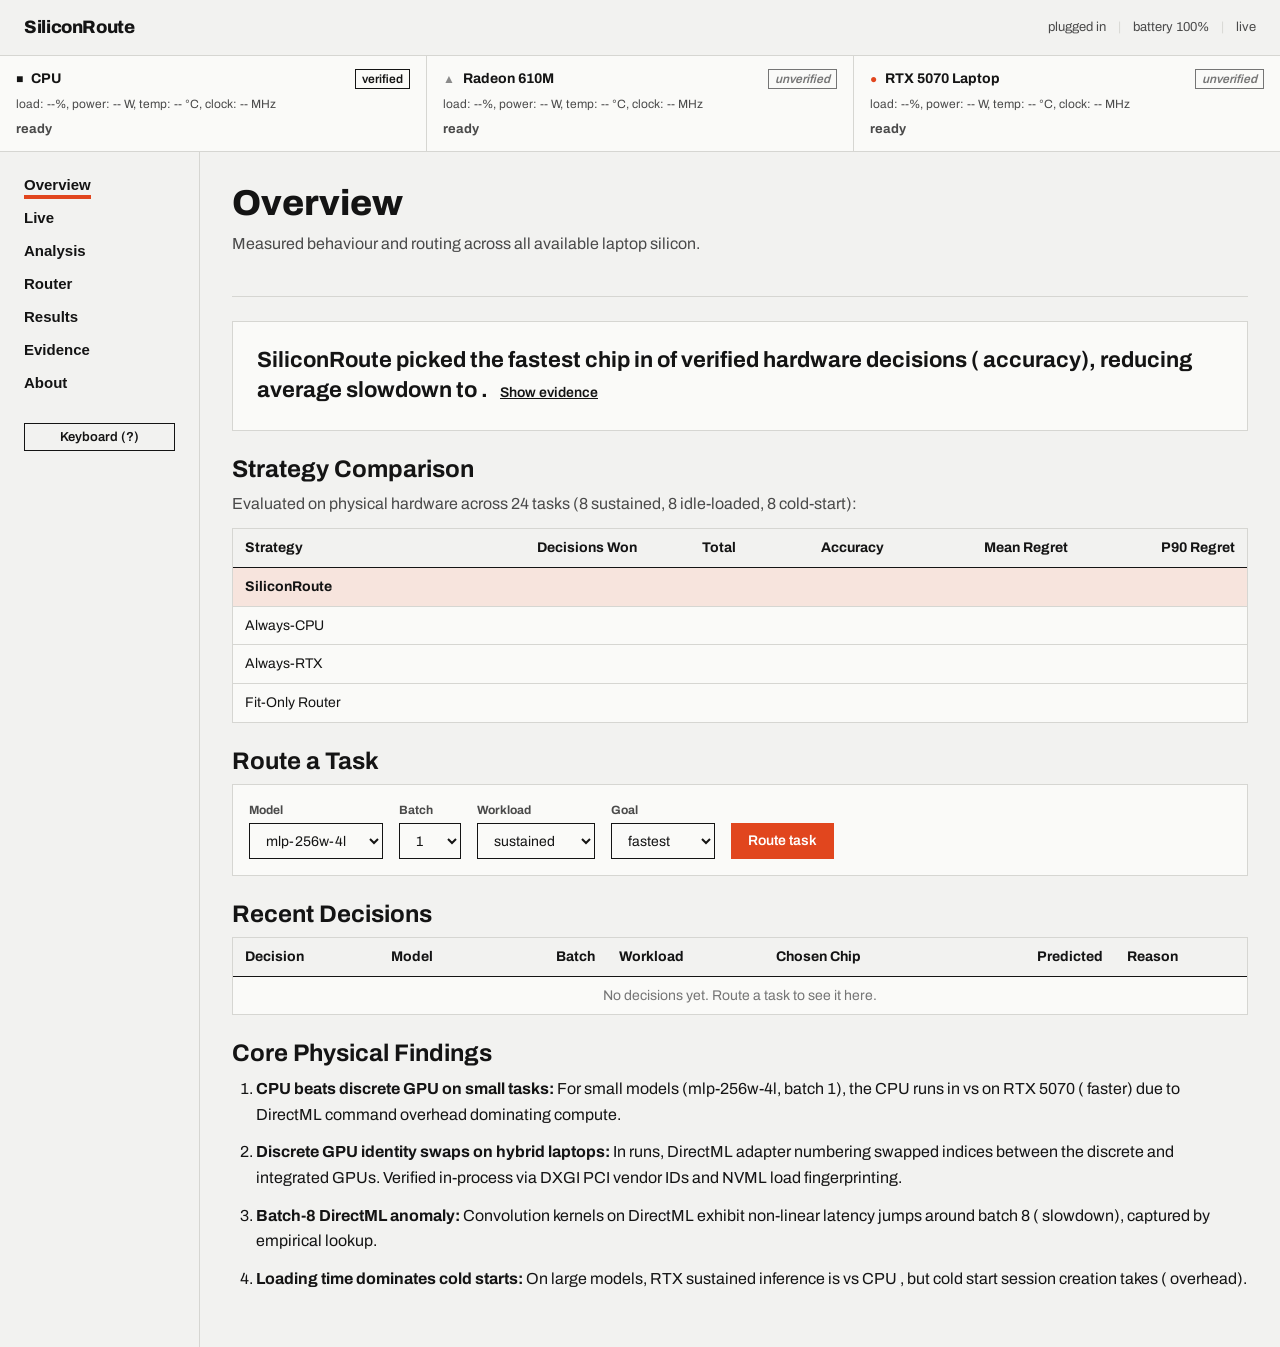
==== commit 3a584e09: "design v3: R1 tokens, shell, and socket strip" ====
--- a/frontend/index.html
+++ b/frontend/index.html
@@ -1,12 +1,12 @@
 <!DOCTYPE html>
-<html lang="en" data-theme="light">
+<html lang="en">
 <head>
   <meta charset="UTF-8">
   <meta name="viewport" content="width=device-width, initial-scale=1.0">
-  <title>SiliconRoute — Hardware AI Load Balancer</title>
-  <link rel="icon" href="data:image/svg+xml,<svg xmlns='http://www.w3.org/2000/svg' viewBox='0 0 24 24'><circle cx='12' cy='12' r='10' fill='%232563eb'/></svg>">
+  <title>SiliconRoute: Hardware AI Load Balancer</title>
+  <link rel="icon" href="data:image/svg+xml,<svg xmlns='http://www.w3.org/2000/svg' viewBox='0 0 24 24'><rect width='24' height='24' fill='%23E1461E'/></svg>">
   
-  <!-- Design Tokens, Resets, Components, and Screens -->
+  <!-- Design Tokens, Base, Layout, Components, and Screens -->
   <link rel="stylesheet" href="css/tokens.css">
   <link rel="stylesheet" href="css/base.css">
   <link rel="stylesheet" href="css/layout.css">
@@ -24,1063 +24,834 @@
   <div class="app-root">
 
     <!-- =====================================================================
-         1. TOP BAR (Header with Centered Pill Navigation)
+         1. TOP BAR (56px, ink on paper)
          ===================================================================== -->
     <header class="top-bar" role="banner">
       <div class="brand-section" onclick="window.location.hash='#/overview'">
-        <div class="brand-logo-glyph" aria-hidden="true">
-          <svg viewBox="0 0 24 24">
-            <path d="M12 2L2 7l10 5 10-5-10-5zM2 17l10 5 10-5M2 12l10 5 10-5"/>
-          </svg>
+        <span class="brand-title">SiliconRoute</span>
+      </div>
+
+      <div class="topbar-telemetry" id="topbar-telemetry">
+        <span>plugged in</span>
+        <span class="telemetry-divider">|</span>
+        <span>battery 100%</span>
+        <span class="telemetry-divider">|</span>
+        <span>live</span>
+      </div>
+    </header>
+
+    <!-- =====================================================================
+         2. SIGNATURE ELEMENT: SOCKET STRIP (96px, under top bar)
+         ===================================================================== -->
+    <div class="socket-strip" id="socket-strip" role="region" aria-label="Chip Sockets">
+      <!-- Populated dynamically by SocketStrip component -->
+      <div class="socket-item">
+        <div class="socket-header">
+          <div class="socket-name-group">
+            <span class="socket-mark cpu">■</span>
+            <span class="socket-label">CPU</span>
+          </div>
+          <span class="tag tag-verified">verified</span>
         </div>
-        <span class="brand-title">SiliconRoute</span>
-      </div>
-
-      <nav class="nav-pill-wrapper" aria-label="Main Navigation">
-        <ul class="nav-pill-bar">
-          <li>
-            <button class="rail-item-btn active" data-screen="overview" aria-current="page">
-              <svg viewBox="0 0 24 24"><rect x="3" y="3" width="7" height="7"/><rect x="14" y="3" width="7" height="7"/><rect x="14" y="14" width="7" height="7"/><rect x="3" y="14" width="7" height="7"/></svg>
-              <span>Overview</span>
-            </button>
-          </li>
-          <li>
-            <button class="rail-item-btn" data-screen="live" aria-current="false">
-              <svg viewBox="0 0 24 24"><polyline points="22 12 18 12 15 21 9 3 6 12 2 12"/></svg>
-              <span>Live</span>
-            </button>
-          </li>
-          <li>
-            <button class="rail-item-btn" data-screen="analysis" aria-current="false">
-              <svg viewBox="0 0 24 24"><line x1="18" y1="20" x2="18" y2="10"/><line x1="12" y1="20" x2="12" y2="4"/><line x1="6" y1="20" x2="6" y2="14"/></svg>
-              <span>Analysis</span>
-            </button>
-          </li>
-          <li>
-            <button class="rail-item-btn" data-screen="router" aria-current="false">
-              <svg viewBox="0 0 24 24"><circle cx="12" cy="12" r="10"/><polygon points="16.24 7.76 14.12 14.12 7.76 16.24 9.88 9.88 16.24 7.76"/></svg>
-              <span>Router</span>
-            </button>
-          </li>
-          <li>
-            <button class="rail-item-btn" data-screen="results" aria-current="false">
-              <svg viewBox="0 0 24 24"><path d="M14 2H6a2 2 0 0 0-2 2v16a2 2 0 0 0 2 2h12a2 2 0 0 0 2-2V8z"/><polyline points="14 2 14 8 20 8"/><line x1="16" y1="13" x2="8" y2="13"/><line x1="16" y1="17" x2="8" y2="17"/></svg>
-              <span>Results</span>
-            </button>
-          </li>
-          <li>
-            <button class="rail-item-btn" data-screen="evidence" aria-current="false">
-              <svg viewBox="0 0 24 24"><path d="M12 22s8-4 8-10V5l-8-3-8 3v7c0 6 8 10 8 10z"/></svg>
-              <span>Evidence</span>
-            </button>
-          </li>
-          <li>
-            <button class="rail-item-btn" data-screen="about" aria-current="false">
-              <svg viewBox="0 0 24 24"><circle cx="12" cy="12" r="10"/><line x1="12" y1="16" x2="12" y2="12"/><line x1="12" y1="8" x2="12.01" y2="8"/></svg>
-              <span>About</span>
-            </button>
-          </li>
-        </ul>
-      </nav>
-
-      <div class="topbar-actions">
-        <div class="badge-pro-pill">
-          <svg width="14" height="14" viewBox="0 0 24 24" fill="none" stroke="currentColor" stroke-width="2"><path d="M13 2L3 14h9l-1 8 10-12h-9l1-8z"/></svg>
-          <span id="chip-live-status">Live Engine</span>
+        <div class="socket-live-metrics">load: --%, power: not available, temp: not available</div>
+        <div class="socket-prediction">ready</div>
+      </div>
+
+      <div class="socket-item">
+        <div class="socket-header">
+          <div class="socket-name-group">
+            <span class="socket-mark igpu">▲</span>
+            <span class="socket-label">Radeon 610M</span>
+          </div>
+          <span class="tag tag-verified">verified</span>
         </div>
-
-        <button class="icon-circle-btn" id="btn-theme-toggle" aria-label="Toggle light or dark theme" title="Toggle theme">
-          <svg width="16" height="16" viewBox="0 0 24 24" fill="none" stroke="currentColor" stroke-width="2">
-            <circle cx="12" cy="12" r="5"></circle>
-            <line x1="12" y1="1" x2="12" y2="3"></line>
-            <line x1="12" y1="21" x2="12" y2="23"></line>
-            <line x1="4.22" y1="4.22" x2="5.64" y2="5.64"></line>
-            <line x1="18.36" y1="18.36" x2="19.78" y2="19.78"></line>
-            <line x1="1" y1="12" x2="3" y2="12"></line>
-            <line x1="21" y1="12" x2="23" y2="12"></line>
-            <line x1="4.22" y1="19.78" x2="5.64" y2="18.36"></line>
-            <line x1="18.36" y1="5.64" x2="19.78" y2="4.22"></line>
-          </svg>
-        </button>
-
-        <button class="icon-circle-btn" id="btn-shortcuts-help" aria-label="Keyboard shortcuts" title="Keyboard shortcuts (?)">
-          <svg width="16" height="16" viewBox="0 0 24 24" fill="none" stroke="currentColor" stroke-width="2">
-            <circle cx="12" cy="12" r="10"></circle>
-            <path d="M9.09 9a3 3 0 0 1 5.83 1c0 2-3 3-3 3"></path>
-            <line x1="12" y1="17" x2="12.01" y2="17"></line>
-          </svg>
-        </button>
-
-        <div class="avatar-chip" title="Hardware: NVIDIA RTX 5070 · AMD Radeon 610M · CPU">
-          SR
+        <div class="socket-live-metrics">load: --%, power: not available, temp: not available</div>
+        <div class="socket-prediction">ready</div>
+      </div>
+
+      <div class="socket-item">
+        <div class="socket-header">
+          <div class="socket-name-group">
+            <span class="socket-mark dgpu">●</span>
+            <span class="socket-label">RTX 5070 Laptop</span>
+          </div>
+          <span class="tag tag-verified">verified</span>
         </div>
-      </div>
-    </header>
+        <div class="socket-live-metrics">load: --%, power: -- W, temp: -- °C</div>
+        <div class="socket-prediction">ready</div>
+      </div>
+    </div>
 
     <!-- =====================================================================
-         2. MAIN DASHBOARD CONTENT
+         3. APP BODY (Left Rail + Content Area)
          ===================================================================== -->
-    <main class="main-wrapper" role="main">
-
-      <!-- Hero / Greeting Header Bar -->
-      <div class="dashboard-hero-bar">
-        <div>
-          <h1 class="hero-greeting-title">Welcome to SiliconRoute</h1>
-          <p style="margin:4px 0 0; font-size:14px; color:var(--ink-2);">Local AI load balancer for heterogeneous laptop silicon.</p>
+    <div class="app-body">
+      
+      <!-- Left Rail (200px, text only, red 4px underline under active label) -->
+      <aside class="left-rail" role="navigation" aria-label="Screen Navigation">
+        <nav class="rail-nav">
+          <button class="rail-item-btn active" data-screen="overview">
+            <span class="rail-label">Overview</span>
+          </button>
+          <button class="rail-item-btn" data-screen="live">
+            <span class="rail-label">Live</span>
+          </button>
+          <button class="rail-item-btn" data-screen="analysis">
+            <span class="rail-label">Analysis</span>
+          </button>
+          <button class="rail-item-btn" data-screen="router">
+            <span class="rail-label">Router</span>
+          </button>
+          <button class="rail-item-btn" data-screen="results">
+            <span class="rail-label">Results</span>
+          </button>
+          <button class="rail-item-btn" data-screen="evidence">
+            <span class="rail-label">Evidence</span>
+          </button>
+          <button class="rail-item-btn" data-screen="about">
+            <span class="rail-label">About</span>
+          </button>
+        </nav>
+
+        <div style="padding: var(--space-24) var(--space-24) 0;">
+          <button id="btn-shortcuts-help" class="btn btn-secondary btn-sm" style="width: 100%;">Keyboard (?)</button>
         </div>
-
-        <div class="hero-controls">
-          <div class="hero-search-btn" title="Search tasks or metrics">
-            <svg width="16" height="16" viewBox="0 0 24 24" fill="none" stroke="currentColor" stroke-width="2"><circle cx="11" cy="11" r="8"></circle><line x1="21" y1="21" x2="16.65" y2="16.65"></line></svg>
-          </div>
-
-          <div class="hero-filter-pill" id="chip-battery-status">
-            <svg width="15" height="15" viewBox="0 0 24 24" fill="none" stroke="currentColor" stroke-width="2"><rect x="3" y="4" width="18" height="18" rx="2" ry="2"></rect><line x1="16" y1="2" x2="16" y2="6"></line><line x1="8" y1="2" x2="8" y2="6"></line><line x1="3" y1="10" x2="21" y2="10"></line></svg>
-            <span>Hardware: RTX 5070 · Radeon 610M · CPU</span>
-          </div>
-
-          <button class="hero-action-btn" onclick="window.location.hash='#/router'">
-            <svg width="15" height="15" viewBox="0 0 24 24" fill="none" stroke="currentColor" stroke-width="2"><polyline points="6 9 12 15 18 9"></polyline></svg>
-            <span>Route Task</span>
-          </button>
-        </div>
-      </div>
-
-      <!-- =====================================================================
-           SCREEN 1: OVERVIEW
-           ===================================================================== -->
-      <section class="screen-container active" id="screen-overview">
-
-        <!-- 4 Metric Cards Row with Fluid Wave Sparklines (Exact Match to Mockup) -->
-        <div class="metric-tiles-grid">
-          <!-- Metric Card 1: Avg Slowdown (Optimal) -->
-          <div class="metric-tile">
-            <div class="metric-tile-label">
-              <span>Avg Slowdown</span>
-            </div>
-            <div class="metric-tile-val">
-              <span class="metric" data-metric="decisions_117_140_sr_mean_regret_pct"></span>
-            </div>
-            <div class="metric-tile-bottom">
-              <span class="trend trend-up">
-                ↗ <span class="metric" data-metric="decisions_117_140_sr_wins"></span>/<span class="metric" data-metric="decisions_117_140_total"></span> Best Chip
-              </span>
-              <div class="sparkline-wave-wrap">
-                <svg class="sparkline-wave-svg" viewBox="0 0 120 48">
-                  <defs>
-                    <linearGradient id="grad-green-1" x1="0" y1="0" x2="0" y2="1">
-                      <stop offset="0%" stop-color="#10B981" stop-opacity="0.32"/>
-                      <stop offset="100%" stop-color="#10B981" stop-opacity="0.0"/>
-                    </linearGradient>
-                  </defs>
-                  <path d="M 0 34 C 20 34, 35 16, 55 26 C 75 36, 95 12, 120 16 L 120 48 L 0 48 Z" fill="url(#grad-green-1)"/>
-                  <path class="wave-line" d="M 0 34 C 20 34, 35 16, 55 26 C 75 36, 95 12, 120 16" fill="none" stroke="#10B981" stroke-width="2.2" stroke-linecap="round"/>
-                </svg>
-              </div>
-            </div>
-          </div>
-
-          <!-- Metric Card 2: Verified Tasks -->
-          <div class="metric-tile">
-            <div class="metric-tile-label">
-              <span>Verified Tasks</span>
-            </div>
-            <div class="metric-tile-val">
-              <span class="metric" data-metric="decisions_117_140_total"></span>
-            </div>
-            <div class="metric-tile-bottom">
-              <span class="trend trend-up">
-                ↗ <span class="metric" data-metric="decisions_117_140_sr_accuracy_pct"></span> Accuracy
-              </span>
-              <div class="sparkline-wave-wrap">
-                <svg class="sparkline-wave-svg" viewBox="0 0 120 48">
-                  <defs>
-                    <linearGradient id="grad-green-2" x1="0" y1="0" x2="0" y2="1">
-                      <stop offset="0%" stop-color="#10B981" stop-opacity="0.32"/>
-                      <stop offset="100%" stop-color="#10B981" stop-opacity="0.0"/>
-                    </linearGradient>
-                  </defs>
-                  <path d="M 0 38 C 25 38, 45 22, 65 28 C 85 34, 100 10, 120 12 L 120 48 L 0 48 Z" fill="url(#grad-green-2)"/>
-                  <path class="wave-line" d="M 0 38 C 25 38, 45 22, 65 28 C 85 34, 100 10, 120 12" fill="none" stroke="#10B981" stroke-width="2.2" stroke-linecap="round"/>
-                </svg>
-              </div>
-            </div>
-          </div>
-
-          <!-- Metric Card 3: Always-CPU Penalty -->
-          <div class="metric-tile">
-            <div class="metric-tile-label">
-              <span>Always-CPU Penalty</span>
-            </div>
-            <div class="metric-tile-val">
-              <span class="metric" data-metric="decisions_117_140_always_cpu_mean_regret_pct"></span>
-            </div>
-            <div class="metric-tile-bottom">
-              <span class="trend trend-warn">
-                ↗ Slow on Large Models
-              </span>
-              <div class="sparkline-wave-wrap">
-                <svg class="sparkline-wave-svg" viewBox="0 0 120 48">
-                  <defs>
-                    <linearGradient id="grad-amber" x1="0" y1="0" x2="0" y2="1">
-                      <stop offset="0%" stop-color="#F59E0B" stop-opacity="0.32"/>
-                      <stop offset="100%" stop-color="#F59E0B" stop-opacity="0.0"/>
-                    </linearGradient>
-                  </defs>
-                  <path d="M 0 16 C 25 16, 45 34, 65 24 C 85 14, 105 38, 120 32 L 120 48 L 0 48 Z" fill="url(#grad-amber)"/>
-                  <path class="wave-line" d="M 0 16 C 25 16, 45 34, 65 24 C 85 14, 105 38, 120 32" fill="none" stroke="#F59E0B" stroke-width="2.2" stroke-linecap="round"/>
-                </svg>
-              </div>
-            </div>
-          </div>
-
-          <!-- Metric Card 4: Always-RTX Penalty -->
-          <div class="metric-tile">
-            <div class="metric-tile-label">
-              <span>Always-RTX Penalty</span>
-            </div>
-            <div class="metric-tile-val">
-              <span class="metric" data-metric="decisions_117_140_always_rtx_mean_regret_pct"></span>
-            </div>
-            <div class="metric-tile-bottom">
-              <span class="trend trend-bad">
-                ↗ 4× Slower on Cold Starts
-              </span>
-              <div class="sparkline-wave-wrap">
-                <svg class="sparkline-wave-svg" viewBox="0 0 120 48">
-                  <defs>
-                    <linearGradient id="grad-coral" x1="0" y1="0" x2="0" y2="1">
-                      <stop offset="0%" stop-color="#F43F5E" stop-opacity="0.32"/>
-                      <stop offset="100%" stop-color="#F43F5E" stop-opacity="0.0"/>
-                    </linearGradient>
-                  </defs>
-                  <path d="M 0 14 C 25 14, 45 32, 65 22 C 85 12, 105 38, 120 36 L 120 48 L 0 48 Z" fill="url(#grad-coral)"/>
-                  <path class="wave-line" d="M 0 14 C 25 14, 45 32, 65 22 C 85 12, 105 38, 120 36" fill="none" stroke="#F43F5E" stroke-width="2.2" stroke-linecap="round"/>
-                </svg>
-              </div>
-            </div>
-          </div>
-        </div>
-
-        <!-- Middle 3-Column Triplet Grid (Matching Mockup) -->
-        <div class="dashboard-triplet-grid">
-          <!-- Card 1 (Left): SiliconRoute AI Insight -->
-          <div class="saas-card">
-            <div class="card-header">
-              <div class="card-title-group">
-                <h2 class="card-title">SiliconRoute AI Insight</h2>
-                <span class="card-subtitle">Real-time hardware policy recommendations</span>
-              </div>
-              <a href="#/analysis" class="card-arrow-btn" title="Inspect analysis">
-                <svg viewBox="0 0 24 24"><line x1="7" y1="17" x2="17" y2="7"></line><polyline points="7 7 17 7 17 17"></polyline></svg>
-              </a>
-            </div>
-
-            <div class="insight-item">
-              <div class="insight-item-title">
-                <span>Hardware Dispatch Forecast</span>
-                <span class="pill pill-ok">Zero Wake</span>
-              </div>
-              <p class="insight-item-desc">
-                Small models at batch 1 run 4.0× faster on CPU than waking sleep-state GPU.
-              </p>
-            </div>
-
-            <div class="insight-item">
-              <div class="insight-item-title">
-                <span>Cold-Start Wake Protection</span>
-                <span class="pill pill-warn">Rule 1 Active</span>
-              </div>
-              <p class="insight-item-desc">
-                RTX 5070 in P8/sleep incurs driver & shader overhead. Routed to CPU for single inferences.
-              </p>
-            </div>
-
-            <!-- Quick Routing Form inside Card -->
-            <div class="quick-route-box">
-              <span style="font-size:13px; font-weight:700; color:var(--ink);">Quick Task Evaluation</span>
-              <div style="display:grid; grid-template-columns:1fr 1fr; gap:8px;">
-                <select class="select" id="ask-model-select"></select>
-                <select class="select" id="ask-batch-select">
-                  <option value="1">Batch 1</option>
-                  <option value="4">Batch 4</option>
-                  <option value="16">Batch 16</option>
-                  <option value="32">Batch 32</option>
-                </select>
-              </div>
-              <div style="display:grid; grid-template-columns:1fr 1fr; gap:8px;">
-                <select class="select" id="ask-workload-select">
-                  <option value="sustained">Sustained</option>
-                  <option value="single">Single Cold</option>
-                </select>
-                <select class="select" id="ask-mode-select">
-                  <option value="fastest">Fastest</option>
-                  <option value="battery">Battery</option>
-                  <option value="cool">Cool</option>
-                </select>
-              </div>
-              <button class="btn btn-primary" id="btn-ask-route" style="width:100%;">Evaluate Optimal Chip</button>
-              <div id="ask-result-display" style="display:none; padding:10px 14px; background:var(--plate); border:1px solid var(--line); border-radius:var(--radius-inner);"></div>
-            </div>
-          </div>
-
-          <!-- Card 2 (Middle): Latency Scaling Spline Chart -->
-          <div class="saas-card">
-            <div class="card-header">
-              <div class="card-title-group">
-                <h2 class="card-title">Latency Scaling Overview</h2>
-                <span class="card-subtitle">Measured execution time across batch sizes & chips</span>
-              </div>
-              <div class="card-actions-group">
-                <div class="card-filter-pill">
-                  <span>Batch Scaling</span>
-                  <svg width="12" height="12" viewBox="0 0 24 24" fill="none" stroke="currentColor" stroke-width="2"><polyline points="6 9 12 15 18 9"></polyline></svg>
-                </div>
-                <a href="#/analysis" class="card-arrow-btn" title="View scaling curves">
-                  <svg viewBox="0 0 24 24"><line x1="7" y1="17" x2="17" y2="7"></line><polyline points="7 7 17 7 17 17"></polyline></svg>
-                </a>
-              </div>
-            </div>
-
-            <div class="chart-metric-banner">
-              <div>
-                <div class="chart-big-number">
-                  <span class="metric" data-metric="crossover_mlp_b1_cpu_vs_rtx_params"></span>
-                </div>
-                <div style="font-size:13px; color:var(--ink-2); margin-top:2px;">
-                  CPU vs RTX Analytical Crossover <span class="trend trend-up" style="margin-left:6px;">↗ Optimal Choice</span>
-                </div>
-              </div>
-              <div class="chart-legend-pills">
-                <span class="chart-legend-pill"><span style="width:8px; height:8px; border-radius:50%; background:#D97706;"></span> CPU</span>
-                <span class="chart-legend-pill"><span style="width:8px; height:8px; border-radius:50%; background:#2563EB;"></span> RTX 5070</span>
-                <span class="chart-legend-pill"><span style="width:8px; height:8px; border-radius:50%; background:#0D9488;"></span> Radeon 610M</span>
-              </div>
-            </div>
-
-            <div class="chart-canvas-wrapper">
-              <canvas id="overview-spline-chart"></canvas>
-            </div>
-          </div>
-
-          <!-- Card 3 (Right): Workload by Hardware (Donut Chart) -->
-          <div class="saas-card">
-            <div class="card-header">
-              <div class="card-title-group">
-                <h2 class="card-title">Routing by Hardware</h2>
-                <span class="card-subtitle">Workload distribution across physical chips</span>
-              </div>
-              <a href="#/results" class="card-arrow-btn" title="View results">
-                <svg viewBox="0 0 24 24"><line x1="7" y1="17" x2="17" y2="7"></line><polyline points="7 7 17 7 17 17"></polyline></svg>
-              </a>
-            </div>
-
-            <div class="donut-chart-container">
-              <div class="donut-graphic-wrapper">
-                <svg class="donut-svg" viewBox="0 0 200 200">
-                  <!-- Background Track -->
-                  <circle cx="100" cy="100" r="75" fill="none" stroke="var(--bench)" stroke-width="18"/>
-                  <!-- Segment 1: RTX 5070 (51% = 240 / 471) -->
-                  <circle class="donut-segment" cx="100" cy="100" r="75" stroke="#06B6D4" stroke-dasharray="240 471" stroke-dashoffset="0"/>
-                  <!-- Segment 2: CPU (32% = 150 / 471) -->
-                  <circle class="donut-segment" cx="100" cy="100" r="75" stroke="#FB923C" stroke-dasharray="150 471" stroke-dashoffset="-240"/>
-                  <!-- Segment 3: Radeon 610M (17% = 81 / 471) -->
-                  <circle class="donut-segment" cx="100" cy="100" r="75" stroke="#8B5CF6" stroke-dasharray="81 471" stroke-dashoffset="-390"/>
-                </svg>
-
-                <div class="donut-center-info">
-                  <div class="donut-center-val">24 Tasks</div>
-                  <div class="donut-center-label">Total Routed</div>
-                </div>
-
-                <!-- Floating Glassmorphism Percentage Badges Matching Mockup -->
-                <div class="donut-pill-badge donut-badge-dgpu">51%</div>
-                <div class="donut-pill-badge donut-badge-cpu">32%</div>
-                <div class="donut-pill-badge donut-badge-igpu">17%</div>
-              </div>
-
-              <div class="donut-legend">
-                <span class="donut-legend-item"><span class="donut-legend-dot" style="background:#06B6D4;"></span> RTX 5070</span>
-                <span class="donut-legend-item"><span class="donut-legend-dot" style="background:#FB923C;"></span> CPU</span>
-                <span class="donut-legend-item"><span class="donut-legend-dot" style="background:#8B5CF6;"></span> Radeon 610M</span>
-              </div>
-            </div>
-          </div>
-        </div>
-
-        <!-- Bottom 2-Column Grid: Hardware Sockets & Recent Decisions -->
-        <div class="dashboard-bottom-grid">
-          <!-- Left: Hardware Sockets Strip -->
-          <div class="saas-card">
-            <div class="card-header">
-              <div class="card-title-group">
-                <h2 class="card-title">Physical Compute Sockets</h2>
-                <span class="card-subtitle">Real-time hardware sensors & activity</span>
-              </div>
-              <a href="#/live" class="card-arrow-btn" title="Open live telemetry">
-                <svg viewBox="0 0 24 24"><line x1="7" y1="17" x2="17" y2="7"></line><polyline points="7 7 17 7 17 17"></polyline></svg>
-              </a>
-            </div>
-
-            <div class="socket-strip-container" id="socket-strip-container">
-              <!-- CPU Socket -->
-              <div class="socket-tile cpu-socket" id="socket-cpu" data-device-key="cpu">
-                <div class="socket-header">
-                  <span class="chip-glyph glyph-square chip-cpu"></span>
-                  <span class="socket-name">AMD Ryzen 9</span>
-                  <span class="pill pill-ok">active</span>
-                </div>
-                <div class="socket-metrics-row" id="socket-cpu-metrics">
-                  <span>load <strong>—</strong></span>
-                  <span class="pill pill-na">pwr n/a</span>
-                </div>
-                <canvas class="socket-sparkline-canvas" id="sparkline-cpu"></canvas>
-                <span class="socket-predicted-latency"></span>
-              </div>
-
-              <!-- Radeon 610M Socket -->
-              <div class="socket-tile igpu-socket" id="socket-dml0" data-device-key="dml:0">
-                <div class="socket-header">
-                  <span class="chip-glyph glyph-triangle chip-igpu"></span>
-                  <span class="socket-name">Radeon 610M</span>
-                  <span class="pill pill-info">ready</span>
-                </div>
-                <div class="socket-metrics-row" id="socket-dml0-metrics">
-                  <span class="pill pill-na">DirectML</span>
-                </div>
-                <canvas class="socket-sparkline-canvas" id="sparkline-dml0"></canvas>
-                <span class="socket-predicted-latency"></span>
-              </div>
-
-              <!-- RTX 5070 Socket -->
-              <div class="socket-tile dgpu-socket" id="socket-dml1" data-device-key="dml:1">
-                <div class="socket-header">
-                  <span class="chip-glyph glyph-circle chip-dgpu"></span>
-                  <span class="socket-name">RTX 5070</span>
-                  <span class="pill pill-ok">active</span>
-                </div>
-                <div class="socket-metrics-row" id="socket-dml1-metrics">
-                  <span>pwr <strong>—</strong></span>
-                  <span>temp <strong>—</strong></span>
-                </div>
-                <canvas class="socket-sparkline-canvas" id="sparkline-dml1"></canvas>
-                <span class="socket-predicted-latency"></span>
-              </div>
-            </div>
-          </div>
-
-          <!-- Right: Recent Decisions Table -->
-          <div class="saas-card">
-            <div class="card-header">
-              <div class="card-title-group">
-                <h2 class="card-title">Recent Verified Decisions</h2>
-                <span class="card-subtitle">Verified load-balancer executions on laptop hardware</span>
-              </div>
-              <a href="#/results" class="card-arrow-btn" title="View all decisions">
-                <svg viewBox="0 0 24 24"><line x1="7" y1="17" x2="17" y2="7"></line><polyline points="7 7 17 7 17 17"></polyline></svg>
-              </a>
-            </div>
-
-            <div class="saas-table-container">
-              <table class="bench-table">
-                <thead>
-                  <tr>
-                    <th>ID</th>
-                    <th>Time</th>
-                    <th>Model</th>
-                    <th style="text-align:center;">Batch</th>
-                    <th style="text-align:center;">Workload</th>
-                    <th>Target</th>
-                    <th style="text-align:center;">Result</th>
-                    <th style="text-align:right;">Regret</th>
-                  </tr>
-                </thead>
-                <tbody id="overview-recent-decisions-body">
-                  <tr><td colspan="8" style="text-align:center; padding:24px; color:var(--ink-3);">Loading decisions...</td></tr>
-                </tbody>
-              </table>
-            </div>
-          </div>
-        </div>
-
-      </section>
-
-      <!-- =====================================================================
-           SCREEN 2: LIVE TELEMETRY
-           ===================================================================== -->
-      <section class="screen-container" id="screen-live" hidden>
-        <div class="saas-card" style="margin-bottom:24px;">
-          <div class="card-header">
-            <div>
-              <h2 class="card-title">Live Hardware Telemetry</h2>
-              <p class="card-subtitle">Real-time 1 Hz telemetry sampling across CPU, GPU, and system battery sensors.</p>
-            </div>
-          </div>
-
-          <div style="display:grid; grid-template-columns:1fr 1fr; gap:20px;">
-            <!-- CPU & RAM Chart -->
-            <div class="saas-card" style="box-shadow:none; border:1px solid var(--line);">
-              <div class="card-header" style="margin-bottom:12px;">
-                <span style="font-weight:600; font-size:14px;">CPU & RAM Utilization</span>
-                <button class="btn btn-secondary btn-sm" id="toggle-table-live-cpu-ram">Table</button>
-              </div>
-              <div style="height:200px; position:relative;">
-                <canvas id="chart-live-cpu-ram"></canvas>
-              </div>
-              <div id="table-live-cpu-ram" style="display:none; margin-top:12px;"></div>
-            </div>
-
-            <!-- RTX Power & Temp Chart -->
-            <div class="saas-card" style="box-shadow:none; border:1px solid var(--line);">
-              <div class="card-header" style="margin-bottom:12px;">
-                <span style="font-weight:600; font-size:14px;">RTX 5070 Power & Temperature</span>
-                <button class="btn btn-secondary btn-sm" id="toggle-table-live-gpu-pwr-temp">Table</button>
-              </div>
-              <div style="height:200px; position:relative;">
-                <canvas id="chart-live-gpu-pwr-temp"></canvas>
-              </div>
-              <div id="table-live-gpu-pwr-temp" style="display:none; margin-top:12px;"></div>
-            </div>
-
-            <!-- RTX SM Clock Chart -->
-            <div class="saas-card" style="box-shadow:none; border:1px solid var(--line);">
-              <div class="card-header" style="margin-bottom:12px;">
-                <span style="font-weight:600; font-size:14px;">RTX 5070 SM Clock Frequency</span>
-                <button class="btn btn-secondary btn-sm" id="toggle-table-live-gpu-clock">Table</button>
-              </div>
-              <div style="height:200px; position:relative;">
-                <canvas id="chart-live-gpu-clock"></canvas>
-              </div>
-              <div id="table-live-gpu-clock" style="display:none; margin-top:12px;"></div>
-            </div>
-
-            <!-- Battery Discharge Rate Chart -->
-            <div class="saas-card" style="box-shadow:none; border:1px solid var(--line);">
-              <div class="card-header" style="margin-bottom:12px;">
-                <span style="font-weight:600; font-size:14px;">Battery Discharge Rate</span>
-                <button class="btn btn-secondary btn-sm" id="toggle-table-live-battery">Table</button>
-              </div>
-              <div style="height:200px; position:relative;">
-                <canvas id="chart-live-battery"></canvas>
-              </div>
-              <div id="table-live-battery" style="display:none; margin-top:12px;"></div>
-            </div>
-          </div>
-        </div>
-      </section>
-
-      <!-- =====================================================================
-           SCREEN 3: ANALYSIS & FITS
-           ===================================================================== -->
-      <section class="screen-container" id="screen-analysis" hidden>
-        <!-- Scaling Curves -->
-        <div class="saas-card" style="margin-bottom:24px;">
-          <div class="card-header">
-            <div>
-              <h2 class="card-title">Hardware Scaling Curves (Log-Log)</h2>
-              <span class="card-subtitle">Measured execution latency with fitted theoretical hardware scaling lines</span>
-            </div>
-            <div style="display:flex; align-items:center; gap:8px;">
-              <select class="select" id="analysis-family-select" style="min-width:110px;">
-                <option value="mlp">MLP</option>
-                <option value="conv">Convolution</option>
-                <option value="attn">Attention</option>
-              </select>
-              <select class="select" id="analysis-batch-select" style="min-width:80px;">
-                <option value="1">Batch 1</option>
-                <option value="4">Batch 4</option>
-                <option value="16">Batch 16</option>
-              </select>
-            </div>
-          </div>
-          <div style="height:300px; position:relative;">
-            <canvas id="chart-analysis-scaling"></canvas>
-          </div>
-          <div id="crossover-summary-container" style="margin-top:16px;"></div>
-        </div>
-
-        <!-- Hardware Fit Models Table -->
-        <div class="saas-card" style="margin-bottom:24px;">
-          <div class="card-header">
-            <h2 class="card-title">Physical Hardware Fits</h2>
-          </div>
-          <div class="saas-table-container">
-            <table class="bench-table">
-              <thead>
-                <tr>
-                  <th>Device</th>
-                  <th>Family</th>
-                  <th>Overhead</th>
-                  <th>Compute Term</th>
-                  <th>Bandwidth Term</th>
-                  <th>LOO MAPE</th>
-                </tr>
-              </thead>
-              <tbody id="analysis-fits-table-body">
-                <tr><td colspan="6" style="text-align:center; padding:20px; color:var(--ink-3);">Loading fits...</td></tr>
-              </tbody>
-            </table>
-          </div>
-        </div>
-
-        <!-- Session Variability & Wake Tables -->
-        <div style="display:grid; grid-template-columns:1fr 1fr; gap:20px; margin-bottom:24px;">
-          <div class="saas-card">
-            <div class="card-header">
-              <h2 class="card-title">Session Variability</h2>
-            </div>
-            <div class="saas-table-container">
-              <table class="bench-table">
-                <thead>
-                  <tr>
-                    <th>Device</th>
-                    <th>Model</th>
-                    <th style="text-align:right;">Max Spread</th>
-                    <th style="text-align:right;">Status</th>
-                  </tr>
-                </thead>
-                <tbody id="analysis-variability-table-body">
-                  <tr><td colspan="4" style="text-align:center; padding:16px; color:var(--ink-3);">Loading variability...</td></tr>
-                </tbody>
-              </table>
-            </div>
-          </div>
-
-          <div class="saas-card">
-            <div class="card-header">
-              <h2 class="card-title">Wake & Cold-Start Overhead</h2>
-            </div>
-            <div class="saas-table-container">
-              <table class="bench-table">
-                <thead>
-                  <tr>
-                    <th>Device</th>
-                    <th style="text-align:right;">Overhead Ratio</th>
-                    <th style="text-align:right;">Samples (n)</th>
-                  </tr>
-                </thead>
-                <tbody id="analysis-wake-cold-table-body">
-                  <tr><td colspan="3" style="text-align:center; padding:16px; color:var(--ink-3);">Loading wake metrics...</td></tr>
-                </tbody>
-              </table>
-            </div>
-          </div>
-        </div>
-
-        <!-- Physics Notes -->
-        <div class="saas-card">
-          <div class="card-header">
-            <h2 class="card-title">Physics & Algorithmic Notes</h2>
-          </div>
-          <div id="analysis-physics-notes-container" style="font-size:13.5px; color:var(--ink-2); line-height:1.6;">
-            <p>
-              DirectML GEMM/Winograd convolution algorithmic boundaries on NVIDIA Ada/Blackwell GPUs demonstrate distinct crossover points where launch overhead dominates small tensors.
-            </p>
-          </div>
-        </div>
-      </section>
-
-      <!-- =====================================================================
-           SCREEN 4: ROUTER
-           ===================================================================== -->
-      <section class="screen-container" id="screen-router" hidden>
-        <div class="saas-card" style="margin-bottom:24px;">
-          <div class="card-header">
-            <div>
-              <h2 class="card-title">Interactive Task Router</h2>
-              <span class="card-subtitle">Multi-objective hardware evaluation under power and thermal constraints</span>
-            </div>
-          </div>
-
-          <div style="display:grid; grid-template-columns:repeat(auto-fit, minmax(160px, 1fr)); gap:12px; margin-bottom:16px;">
-            <div>
-              <label style="font-size:12px; font-weight:600; color:var(--ink-2); display:block; margin-bottom:4px;" for="router-model-select">Target Model</label>
-              <select class="select" id="router-model-select" style="width:100%;"></select>
-            </div>
-            <div>
-              <label style="font-size:12px; font-weight:600; color:var(--ink-2); display:block; margin-bottom:4px;" for="router-batch-select">Batch Size</label>
-              <select class="select" id="router-batch-select" style="width:100%;">
-                <option value="1">Batch 1</option>
-                <option value="4">Batch 4</option>
-                <option value="16">Batch 16</option>
-                <option value="32">Batch 32</option>
-              </select>
-            </div>
-            <div>
-              <label style="font-size:12px; font-weight:600; color:var(--ink-2); display:block; margin-bottom:4px;" for="router-workload-select">Workload</label>
-              <select class="select" id="router-workload-select" style="width:100%;">
-                <option value="sustained">Sustained</option>
-                <option value="single">Single Cold Start</option>
-              </select>
-            </div>
-            <div>
-              <label style="font-size:12px; font-weight:600; color:var(--ink-2); display:block; margin-bottom:4px;" for="router-goal-select">Goal</label>
-              <select class="select" id="router-goal-select" style="width:100%;">
-                <option value="fastest">Fastest</option>
-                <option value="battery">Battery</option>
-                <option value="balanced">Balanced</option>
-                <option value="cool">Cool</option>
-              </select>
-            </div>
-            <div>
-              <label style="font-size:12px; font-weight:600; color:var(--ink-2); display:block; margin-bottom:4px;" for="router-budget-input">Power Budget (W)</label>
-              <input type="number" class="select" id="router-budget-input" placeholder="unlimited" min="5" max="150" style="width:100%;">
-            </div>
-          </div>
-
-          <div style="display:flex; justify-content:space-between; align-items:center; flex-wrap:wrap; gap:12px;">
-            <label style="display:flex; align-items:center; gap:8px; font-size:13px; color:var(--ink-2); cursor:pointer;">
-              <input type="checkbox" id="router-explore-check">
-              <span>Enable exploration (ε-greedy fallback)</span>
-            </label>
-            <div style="display:flex; gap:10px;">
-              <button class="btn btn-secondary" id="btn-router-verify">Route & Verify on Hardware</button>
-              <button class="btn btn-primary" id="btn-router-execute">Route Task</button>
-            </div>
-          </div>
-        </div>
-
-        <!-- Routing Trace Signature Card -->
-        <div class="saas-card" style="margin-bottom:24px;">
-          <div class="card-header">
-            <h2 class="card-title">Routing Decision Trace</h2>
-          </div>
-          <div style="display:flex; align-items:center; justify-content:space-around; padding:20px; background:var(--plate-subtle); border-radius:var(--radius-inner); position:relative;">
-            <div style="text-align:center;">
-              <span style="font-size:11px; color:var(--ink-3); text-transform:uppercase; font-weight:700;">Task Source</span>
-              <div style="font-size:16px; font-weight:700; color:var(--ink); margin-top:4px;" id="router-trace-task-label">MLP-256 (B=1)</div>
-            </div>
-            <div style="font-size:24px; color:var(--chip-dgpu);">➔</div>
-            <div style="text-align:center;">
-              <span style="font-size:11px; color:var(--ink-3); text-transform:uppercase; font-weight:700;">Chosen Target</span>
-              <div style="font-size:16px; font-weight:700; color:var(--ink); margin-top:4px;" id="router-trace-dest-label">AMD Ryzen 9 CPU</div>
-            </div>
-          </div>
-
-          <!-- Decision Details -->
-          <div style="margin-top:20px; display:grid; grid-template-columns:1fr 1fr; gap:16px;" id="router-decision-panel">
-            <div style="background:var(--plate-subtle); padding:16px; border-radius:var(--radius-inner);">
-              <span style="font-size:12px; color:var(--ink-2); font-weight:600;">RECOMMENDED CHIP</span>
-              <div style="font-size:20px; font-weight:700; color:var(--ink); margin-top:4px;" id="router-chosen-badge">—</div>
-              <div style="font-size:13px; color:var(--ink-2); margin-top:6px;" id="router-reason-text">—</div>
-            </div>
-            <div style="background:var(--plate-subtle); padding:16px; border-radius:var(--radius-inner);">
-              <span style="font-size:12px; color:var(--ink-2); font-weight:600;">PREDICTED LATENCY</span>
-              <div style="font-size:20px; font-weight:700; color:var(--ink); margin-top:4px;" id="router-decision-latency">—</div>
-              <ul class="decision-rules-list" id="router-rules-list" style="margin-top:6px; padding-left:18px; font-size:12.5px; color:var(--ink-2);"></ul>
-            </div>
-          </div>
-        </div>
-
-        <!-- Candidates Evaluation Table -->
-        <div class="saas-card">
-          <div class="card-header">
-            <h2 class="card-title">Candidate Chips Evaluation</h2>
-          </div>
-          <div class="saas-table-container">
-            <table class="bench-table">
-              <thead>
-                <tr>
-                  <th>Chip</th>
-                  <th style="text-align:right;">Predicted</th>
-                  <th>Source</th>
-                  <th style="text-align:right;">Wake Penalty</th>
-                  <th style="text-align:right;">Routing Score</th>
-                  <th>Eligibility</th>
-                </tr>
-              </thead>
-              <tbody id="router-candidates-body">
-                <tr><td colspan="6" style="text-align:center; padding:20px; color:var(--ink-3);">Route a task to evaluate candidates.</td></tr>
-              </tbody>
-            </table>
-          </div>
-        </div>
-      </section>
-
-      <!-- =====================================================================
-           SCREEN 5: RESULTS
-           ===================================================================== -->
-      <section class="screen-container" id="screen-results" hidden>
-        <!-- Headline Evaluation Table (117-140) -->
-        <div class="saas-card" style="margin-bottom:24px;">
-          <div class="card-header">
-            <div>
-              <h2 class="card-title">Headline Evaluation (Decisions 117–140)</h2>
-              <span class="card-subtitle">Verified on previously profiled configurations across all laptop sockets</span>
-            </div>
-          </div>
-
-          <div class="saas-table-container" style="margin-bottom:20px;">
+      </aside>
+
+      <!-- Main Content Area -->
+      <main class="content-area" role="main">
+
+        <!-- =================================================================
+             SCREEN 1: OVERVIEW (Section 6.1)
+             ================================================================= -->
+        <section class="screen-container active" id="screen-overview">
+          <div class="screen-header">
+            <h1>Overview</h1>
+            <p class="screen-intro">Measured behaviour and routing across all available laptop silicon.</p>
+          </div>
+
+          <!-- Statement Block -->
+          <div class="statement-box">
+            <span>SiliconRoute picked the fastest chip in </span>
+            <span class="metric" data-metric="decisions_117_140_sr_wins"></span>
+            <span> of </span>
+            <span class="metric" data-metric="decisions_117_140_total"></span>
+            <span> verified hardware decisions (</span>
+            <span class="metric" data-metric="decisions_117_140_sr_accuracy_pct"></span>
+            <span> accuracy), reducing average slowdown to </span>
+            <span class="metric" data-metric="decisions_117_140_sr_mean_regret_pct"></span>
+            <span>.</span>
+            <button class="btn btn-text" id="overview-evidence-btn" style="margin-left: 8px;">Show evidence</button>
+          </div>
+
+          <!-- Comparison Table of Strategies -->
+          <h2>Strategy Comparison</h2>
+          <p>Evaluated on physical hardware across 24 tasks (8 sustained, 8 idle-loaded, 8 cold-start):</p>
+          <div class="table-wrap">
             <table class="bench-table">
               <thead>
                 <tr>
                   <th>Strategy</th>
-                  <th style="text-align:center;">Wins</th>
-                  <th style="text-align:right;">Accuracy</th>
-                  <th style="text-align:right;">Mean Regret</th>
-                  <th style="text-align:right;">p90 Regret</th>
+                  <th class="num">Decisions Won</th>
+                  <th class="num">Total</th>
+                  <th class="num">Accuracy</th>
+                  <th class="num">Mean Regret</th>
+                  <th class="num">P90 Regret</th>
                 </tr>
               </thead>
-              <tbody id="results-headline-table-body">
-                <tr><td colspan="5" style="text-align:center; padding:20px; color:var(--ink-3);">Loading evaluation...</td></tr>
+              <tbody>
+                <tr class="chosen-row">
+                  <td><strong>SiliconRoute</strong></td>
+                  <td class="num"><span class="metric" data-metric="decisions_117_140_sr_wins"></span></td>
+                  <td class="num"><span class="metric" data-metric="decisions_117_140_total"></span></td>
+                  <td class="num"><span class="metric" data-metric="decisions_117_140_sr_accuracy_pct"></span></td>
+                  <td class="num"><span class="metric" data-metric="decisions_117_140_sr_mean_regret_pct"></span></td>
+                  <td class="num"><span class="metric" data-metric="decisions_117_140_sr_p90_regret_pct"></span></td>
+                </tr>
+                <tr>
+                  <td>Always-CPU</td>
+                  <td class="num"><span class="metric" data-metric="decisions_117_140_always_cpu_wins"></span></td>
+                  <td class="num"><span class="metric" data-metric="decisions_117_140_total"></span></td>
+                  <td class="num"><span class="metric" data-metric="decisions_117_140_always_cpu_accuracy_pct"></span></td>
+                  <td class="num"><span class="metric" data-metric="decisions_117_140_always_cpu_mean_regret_pct"></span></td>
+                  <td class="num"><span class="metric" data-metric="decisions_117_140_always_cpu_p90_regret_pct"></span></td>
+                </tr>
+                <tr>
+                  <td>Always-RTX</td>
+                  <td class="num"><span class="metric" data-metric="decisions_117_140_always_rtx_wins"></span></td>
+                  <td class="num"><span class="metric" data-metric="decisions_117_140_total"></span></td>
+                  <td class="num"><span class="metric" data-metric="decisions_117_140_always_rtx_accuracy_pct"></span></td>
+                  <td class="num"><span class="metric" data-metric="decisions_117_140_always_rtx_mean_regret_pct"></span></td>
+                  <td class="num"><span class="metric" data-metric="decisions_117_140_always_rtx_p90_regret_pct"></span></td>
+                </tr>
+                <tr>
+                  <td>Fit-Only Router</td>
+                  <td class="num"><span class="metric" data-metric="decisions_117_140_fit_only_wins"></span></td>
+                  <td class="num"><span class="metric" data-metric="decisions_117_140_total"></span></td>
+                  <td class="num"><span class="metric" data-metric="decisions_117_140_fit_only_accuracy_pct"></span></td>
+                  <td class="num"><span class="metric" data-metric="decisions_117_140_fit_only_mean_regret_pct"></span></td>
+                  <td class="num"><span class="metric" data-metric="decisions_117_140_fit_only_p90_regret_pct"></span></td>
+                </tr>
               </tbody>
             </table>
           </div>
 
-          <div style="height:200px; position:relative;">
-            <canvas id="chart-results-regret"></canvas>
-          </div>
-        </div>
-
-        <!-- Per-Workload Breakdown -->
-        <div class="saas-card" style="margin-bottom:24px;">
-          <div class="card-header">
-            <h2 class="card-title">Per-Workload Breakdown (Decisions 117–140)</h2>
-          </div>
-          <div class="saas-table-container">
-            <table class="bench-table">
+          <!-- Route a Task Quick Form -->
+          <h2>Route a Task</h2>
+          <form class="form-row" id="overview-route-form">
+            <div class="form-group">
+              <label class="form-label" for="overview-model-select">Model</label>
+              <select id="overview-model-select">
+                <option value="mlp_256w_4l">mlp-256w-4l</option>
+                <option value="mlp_512w_4l">mlp-512w-4l</option>
+                <option value="mlp_1024w_4l">mlp-1024w-4l</option>
+                <option value="mlp_2048w_4l">mlp-2048w-4l</option>
+                <option value="mlp_3072w_4l">mlp-3072w-4l</option>
+                <option value="conv_16c_4l">conv-16c-4l</option>
+                <option value="conv_32c_4l">conv-32c-4l</option>
+                <option value="conv_64c_4l">conv-64c-4l</option>
+                <option value="conv_96c_4l">conv-96c-4l</option>
+              </select>
+            </div>
+
+            <div class="form-group">
+              <label class="form-label" for="overview-batch-select">Batch</label>
+              <select id="overview-batch-select">
+                <option value="1">1</option>
+                <option value="8">8</option>
+                <option value="32">32</option>
+              </select>
+            </div>
+
+            <div class="form-group">
+              <label class="form-label" for="overview-workload-select">Workload</label>
+              <select id="overview-workload-select">
+                <option value="sustained">sustained</option>
+                <option value="idle_loaded">idle_loaded</option>
+                <option value="cold_start">cold_start</option>
+              </select>
+            </div>
+
+            <div class="form-group">
+              <label class="form-label" for="overview-goal-select">Goal</label>
+              <select id="overview-goal-select">
+                <option value="fastest">fastest</option>
+                <option value="battery">battery</option>
+                <option value="balanced">balanced</option>
+                <option value="cool">cool</option>
+              </select>
+            </div>
+
+            <button type="submit" class="btn btn-primary" id="btn-overview-route">Route task</button>
+          </form>
+
+          <!-- Recent Decisions -->
+          <h2>Recent Decisions</h2>
+          <div class="table-wrap">
+            <table class="bench-table" id="table-overview-recent-decisions">
               <thead>
                 <tr>
+                  <th>Decision</th>
+                  <th>Model</th>
+                  <th class="num">Batch</th>
                   <th>Workload</th>
-                  <th style="text-align:center;">Count</th>
-                  <th style="text-align:right;">SiliconRoute Wins</th>
-                  <th style="text-align:right;">Accuracy</th>
-                  <th style="text-align:right;">Mean Regret</th>
+                  <th>Chosen Chip</th>
+                  <th class="num">Predicted</th>
+                  <th>Reason</th>
                 </tr>
               </thead>
-              <tbody id="results-workloads-table-body">
-                <tr><td colspan="5" style="text-align:center; padding:16px; color:var(--ink-3);">Loading workloads...</td></tr>
+              <tbody id="tbody-overview-recent-decisions">
+                <tr>
+                  <td colspan="7" style="text-align: center; color: var(--ink-3);">No decisions yet. Route a task to see it here.</td>
+                </tr>
               </tbody>
             </table>
           </div>
-        </div>
-
-        <!-- Cold-Start Rule Check (141-148) -->
-        <div class="saas-card">
-          <div class="card-header">
-            <div>
-              <h2 class="card-title">Cold-Start Rule Verification (Decisions 141–148)</h2>
-              <span class="card-subtitle">SiliconRoute matched Always-CPU exactly, avoiding GPU session creation overhead</span>
-            </div>
-          </div>
-          <div class="saas-table-container">
-            <table class="bench-table">
+
+          <!-- Measured Findings -->
+          <h2>Core Physical Findings</h2>
+          <ol class="findings-list">
+            <li>
+              <strong>CPU beats discrete GPU on small tasks:</strong> For small models (mlp-256w-4l, batch 1), the CPU runs in <span class="metric" data-metric="mlp_256_b1_cpu_latency_ms"></span> vs <span class="metric" data-metric="mlp_256_b1_rtx_latency_ms"></span> on RTX 5070 (<span class="metric" data-metric="speedup_cpu_over_rtx_mlp_256_b1"></span> faster) due to DirectML command overhead dominating compute.
+            </li>
+            <li>
+              <strong>Discrete GPU identity swaps on hybrid laptops:</strong> In <span class="metric" data-metric="identity_suspect_runs"></span> runs, DirectML adapter numbering swapped indices between the discrete and integrated GPUs. Verified in-process via DXGI PCI vendor IDs and NVML load fingerprinting.
+            </li>
+            <li>
+              <strong>Batch-8 DirectML anomaly:</strong> Convolution kernels on DirectML exhibit non-linear latency jumps around batch 8 (<span class="metric" data-metric="directml_anomaly_conv96_slowdown"></span> slowdown), captured by empirical lookup.
+            </li>
+            <li>
+              <strong>Loading time dominates cold starts:</strong> On large models, RTX sustained inference is <span class="metric" data-metric="mlp_3072_b1_sustained_rtx_ms"></span> vs CPU <span class="metric" data-metric="mlp_3072_b1_sustained_cpu_ms"></span>, but cold start session creation takes <span class="metric" data-metric="mlp_3072_cold_rtx_rounded_ms"></span> (<span class="metric" data-metric="overhead_rtx_cold_start_vs_sustained_mlp_3072"></span> overhead).
+            </li>
+          </ol>
+        </section>
+
+        <!-- =================================================================
+             SCREEN 2: LIVE TELEMETRY (Section 6.2)
+             ================================================================= -->
+        <section class="screen-container" id="screen-live">
+          <div class="screen-header">
+            <h1>Live Telemetry</h1>
+            <p class="screen-intro">Real-time 1 Hz telemetry stream from system hardware sensors.</p>
+          </div>
+
+          <!-- 1. Utilisation Chart -->
+          <div class="chart-panel">
+            <div class="chart-header">
+              <span class="chart-title">Processor Utilisation (%)</span>
+              <div class="chart-actions">
+                <button class="btn btn-text chart-table-toggle" data-target="table-live-util">Show data table</button>
+              </div>
+            </div>
+            <div class="chart-canvas-wrap">
+              <canvas id="chart-live-util"></canvas>
+            </div>
+            <div class="chart-table-wrap" id="table-live-util">
+              <table class="bench-table">
+                <thead>
+                  <tr><th>Timestamp</th><th class="num">CPU (%)</th><th class="num">RTX 5070 (%)</th></tr>
+                </thead>
+                <tbody id="tbody-live-util"></tbody>
+              </table>
+            </div>
+          </div>
+
+          <!-- 2. Power Chart -->
+          <div class="chart-panel">
+            <div class="chart-header">
+              <span class="chart-title">Power Draw (W)</span>
+              <div class="chart-actions">
+                <span class="tag tag-unavailable" title="Windows does not expose unprivileged CPU/iGPU power">CPU/iGPU: not available</span>
+                <button class="btn btn-text chart-table-toggle" data-target="table-live-power">Show data table</button>
+              </div>
+            </div>
+            <div class="chart-canvas-wrap">
+              <canvas id="chart-live-power"></canvas>
+            </div>
+            <div class="chart-table-wrap" id="table-live-power">
+              <table class="bench-table">
+                <thead>
+                  <tr><th>Timestamp</th><th class="num">RTX 5070 (W)</th><th>Status</th></tr>
+                </thead>
+                <tbody id="tbody-live-power"></tbody>
+              </table>
+            </div>
+          </div>
+
+          <!-- 3. Temperature Chart -->
+          <div class="chart-panel">
+            <div class="chart-header">
+              <span class="chart-title">GPU Temperature (°C)</span>
+              <div class="chart-actions">
+                <button class="btn btn-text chart-table-toggle" data-target="table-live-temp">Show data table</button>
+              </div>
+            </div>
+            <div class="chart-canvas-wrap">
+              <canvas id="chart-live-temp"></canvas>
+            </div>
+            <div class="chart-table-wrap" id="table-live-temp">
+              <table class="bench-table">
+                <thead>
+                  <tr><th>Timestamp</th><th class="num">RTX 5070 (°C)</th></tr>
+                </thead>
+                <tbody id="tbody-live-temp"></tbody>
+              </table>
+            </div>
+          </div>
+
+          <!-- 4. Clock and State Chart -->
+          <div class="chart-panel">
+            <div class="chart-header">
+              <span class="chart-title">Clock (MHz) &amp; P-State</span>
+              <div class="chart-actions">
+                <button class="btn btn-text chart-table-toggle" data-target="table-live-clock">Show data table</button>
+              </div>
+            </div>
+            <div class="chart-canvas-wrap">
+              <canvas id="chart-live-clock"></canvas>
+            </div>
+            <div class="chart-table-wrap" id="table-live-clock">
+              <table class="bench-table">
+                <thead>
+                  <tr><th>Timestamp</th><th class="num">SM Clock (MHz)</th><th class="num">P-State</th></tr>
+                </thead>
+                <tbody id="tbody-live-clock"></tbody>
+              </table>
+            </div>
+          </div>
+        </section>
+
+        <!-- =================================================================
+             SCREEN 3: ANALYSIS (Section 6.3)
+             ================================================================= -->
+        <section class="screen-container" id="screen-analysis">
+          <div class="screen-header">
+            <h1>Hardware Analysis</h1>
+            <p class="screen-intro">Fitted analytical rooflines, crossover boundaries, and empirical session variability.</p>
+          </div>
+
+          <!-- Filters -->
+          <div class="analysis-filters">
+            <div class="form-group">
+              <label class="form-label" for="analysis-family-select">Architecture Family</label>
+              <select id="analysis-family-select">
+                <option value="mlp">Multilayer Perceptron (MLP)</option>
+                <option value="conv">Convolutional (Conv)</option>
+              </select>
+            </div>
+
+            <div class="form-group">
+              <label class="form-label" for="analysis-batch-select">Batch Size</label>
+              <select id="analysis-batch-select">
+                <option value="1">Batch 1</option>
+                <option value="8">Batch 8</option>
+                <option value="32">Batch 32</option>
+              </select>
+            </div>
+          </div>
+
+          <!-- Scaling Chart -->
+          <div class="chart-panel">
+            <div class="chart-header">
+              <span class="chart-title">Model Scaling Curve (Log-Log)</span>
+              <div class="chart-actions">
+                <button class="btn btn-text chart-table-toggle" data-target="table-analysis-scaling">Show data table</button>
+              </div>
+            </div>
+            <div class="chart-canvas-wrap" style="height: 320px;">
+              <canvas id="chart-analysis-scaling"></canvas>
+            </div>
+            <div class="chart-table-wrap" id="table-analysis-scaling">
+              <table class="bench-table">
+                <thead>
+                  <tr><th>Model</th><th>Params</th><th class="num">CPU (ms)</th><th class="num">Radeon 610M (ms)</th><th class="num">RTX 5070 (ms)</th></tr>
+                </thead>
+                <tbody id="tbody-analysis-scaling"></tbody>
+              </table>
+            </div>
+          </div>
+
+          <!-- Crossover Table -->
+          <h2>Crossover Points</h2>
+          <p>Model size where discrete GPU overtakes CPU latency:</p>
+          <div class="table-wrap">
+            <table class="bench-table" id="table-analysis-crossovers">
               <thead>
                 <tr>
-                  <th>Strategy</th>
-                  <th style="text-align:center;">Wins</th>
-                  <th style="text-align:right;">Accuracy</th>
-                  <th style="text-align:right;">Mean Regret</th>
-                  <th style="text-align:right;">p90 Regret</th>
+                  <th>Family</th>
+                  <th class="num">Batch</th>
+                  <th>Crossover Point</th>
+                  <th>Classification</th>
+                  <th>Measured Neighbours</th>
                 </tr>
               </thead>
-              <tbody id="results-coldstart-table-body">
-                <tr><td colspan="5" style="text-align:center; padding:16px; color:var(--ink-3);">Loading cold-start check...</td></tr>
-              </tbody>
+              <tbody id="tbody-analysis-crossovers"></tbody>
             </table>
           </div>
-        </div>
-      </section>
-
-      <!-- =====================================================================
-           SCREEN 6: EVIDENCE & REPRODUCTION
-           ===================================================================== -->
-      <section class="screen-container" id="screen-evidence" hidden>
-        <!-- Frozen Database Provenance Card -->
-        <div class="saas-card" style="margin-bottom:24px;">
-          <div class="card-header">
-            <div>
-              <h2 class="card-title">Frozen Database Provenance</h2>
-              <span class="card-subtitle">Cryptographic proof of reproducible benchmark data</span>
-            </div>
-          </div>
-
-          <div style="display:grid; grid-template-columns:repeat(auto-fit, minmax(200px, 1fr)); gap:16px;">
-            <div style="background:var(--plate-subtle); padding:16px; border-radius:var(--radius-inner);">
-              <span style="font-size:12px; color:var(--ink-3); font-weight:600;">FILE PATH</span>
-              <div style="font-family:var(--font-mono); font-size:13px; font-weight:600; color:var(--ink); margin-top:4px;">data/final/siliconroute_final.db</div>
-            </div>
-            <div style="background:var(--plate-subtle); padding:16px; border-radius:var(--radius-inner);">
-              <span style="font-size:12px; color:var(--ink-3); font-weight:600;">SHA256 CHECKSUM</span>
-              <div style="font-family:var(--font-mono); font-size:12px; font-weight:600; color:var(--ink); margin-top:4px; word-break:break-all;" id="evidence-db-sha256">98542cffb7264eee537d218e1863ccbbc174495e0bf13eb244ee22cd6f034cf5</div>
-            </div>
-            <div style="background:var(--plate-subtle); padding:16px; border-radius:var(--radius-inner);">
-              <span style="font-size:12px; color:var(--ink-3); font-weight:600;">DATABASE SIZE</span>
-              <div style="font-family:var(--font-mono); font-size:13px; font-weight:600; color:var(--ink); margin-top:4px;" id="evidence-db-size">—</div>
-            </div>
-            <div style="background:var(--plate-subtle); padding:16px; border-radius:var(--radius-inner);">
-              <span style="font-size:12px; color:var(--ink-3); font-weight:600;">GIT COMMIT</span>
-              <div style="font-family:var(--font-mono); font-size:13px; font-weight:600; color:var(--ink); margin-top:4px;" id="evidence-git-commit">—</div>
-            </div>
-          </div>
-        </div>
-
-        <!-- Metrics Browser Card -->
-        <div class="saas-card" style="margin-bottom:24px;">
-          <div class="card-header">
-            <div>
-              <h2 class="card-title">Published Metrics Browser</h2>
-              <span class="card-subtitle">Every figure in manifest.json with SQL provenance</span>
-            </div>
-            <input type="text" class="select" id="evidence-metric-search" placeholder="Search metric key..." style="min-width:240px;">
-          </div>
-          <div class="saas-table-container" style="max-height:400px; overflow-y:auto;">
-            <table class="bench-table">
+
+          <!-- Hardware Model Fits -->
+          <h2>Physical Roofline Model Fits</h2>
+          <div class="table-wrap">
+            <table class="bench-table" id="table-analysis-fits">
+              <thead>
+                <tr>
+                  <th>Device</th>
+                  <th>Optimal Formula</th>
+                  <th class="num">Overhead (ms)</th>
+                  <th class="num">Compute (GFLOP/s)</th>
+                  <th class="num">Bandwidth (GB/s)</th>
+                  <th class="num">LOO MAPE</th>
+                </tr>
+              </thead>
+              <tbody id="tbody-analysis-fits"></tbody>
+            </table>
+          </div>
+        </section>
+
+        <!-- =================================================================
+             SCREEN 4: ROUTER (Section 6.4)
+             ================================================================= -->
+        <section class="screen-container" id="screen-router">
+          <div class="screen-header">
+            <h1>Router Engine</h1>
+            <p class="screen-intro">Multi-objective load balancer routing tasks to the optimal silicon.</p>
+          </div>
+
+          <!-- Router Form -->
+          <form class="form-row" id="router-execution-form">
+            <div class="form-group">
+              <label class="form-label" for="router-model-select">Model</label>
+              <select id="router-model-select">
+                <option value="mlp_256w_4l">mlp-256w-4l</option>
+                <option value="mlp_512w_4l">mlp-512w-4l</option>
+                <option value="mlp_1024w_4l">mlp-1024w-4l</option>
+                <option value="mlp_2048w_4l">mlp-2048w-4l</option>
+                <option value="mlp_3072w_4l">mlp-3072w-4l</option>
+                <option value="conv_16c_4l">conv-16c-4l</option>
+                <option value="conv_32c_4l">conv-32c-4l</option>
+                <option value="conv_64c_4l">conv-64c-4l</option>
+                <option value="conv_96c_4l">conv-96c-4l</option>
+              </select>
+            </div>
+
+            <div class="form-group">
+              <label class="form-label" for="router-batch-select">Batch</label>
+              <select id="router-batch-select">
+                <option value="1">1</option>
+                <option value="8">8</option>
+                <option value="32">32</option>
+              </select>
+            </div>
+
+            <div class="form-group">
+              <label class="form-label" for="router-workload-select">Workload</label>
+              <select id="router-workload-select">
+                <option value="sustained">sustained</option>
+                <option value="idle_loaded">idle_loaded</option>
+                <option value="cold_start">cold_start</option>
+              </select>
+            </div>
+
+            <div class="form-group">
+              <label class="form-label" for="router-goal-select">Goal</label>
+              <select id="router-goal-select">
+                <option value="fastest">fastest</option>
+                <option value="battery">battery</option>
+                <option value="balanced">balanced</option>
+                <option value="cool">cool</option>
+              </select>
+            </div>
+
+            <div class="form-group" style="flex-direction: row; align-items: center; padding-bottom: 8px;">
+              <input type="checkbox" id="router-explore-check" style="height: 18px; width: 18px;">
+              <label class="form-label" for="router-explore-check" style="margin-left: 6px;">Epsilon Exploration (10%)</label>
+            </div>
+
+            <div style="display: flex; gap: var(--space-8);">
+              <button type="submit" class="btn btn-primary" id="btn-router-submit">Route task</button>
+              <button type="button" class="btn btn-secondary" id="btn-router-verify">Route and verify on hardware</button>
+            </div>
+          </form>
+
+          <!-- Decision Outcome Card -->
+          <div class="decision-result-card" id="router-decision-card" style="display: none;">
+            <div class="decision-hero">
+              <div>
+                <span style="font-size: 13px; font-weight: 700; color: var(--ink-2); text-transform: uppercase;">Selected Processor</span>
+                <div class="decision-chip-title" id="decision-chip-name">CPU</div>
+              </div>
+              <div style="text-align: right;">
+                <span style="font-size: 13px; font-weight: 700; color: var(--ink-2); text-transform: uppercase;">Predicted Duration</span>
+                <div class="decision-time" id="decision-pred-time">0.020 ms</div>
+              </div>
+            </div>
+
+            <div class="decision-reason" id="decision-reason-text">
+              Selected by lowest predicted execution time under sustained conditions.
+            </div>
+
+            <div style="margin-bottom: var(--space-16); font-size: 13px;">
+              <strong>Rules Applied: </strong><span id="decision-rules-text">None</span>
+            </div>
+
+            <!-- Candidate Devices Table -->
+            <h3>Candidate Scoring</h3>
+            <div class="table-wrap">
+              <table class="bench-table" id="table-router-candidates">
+                <thead>
+                  <tr>
+                    <th>Device</th>
+                    <th class="num">Predicted (ms)</th>
+                    <th>Source</th>
+                    <th class="num">Penalty (ms)</th>
+                    <th class="num">Final Score</th>
+                    <th>Eligibility</th>
+                  </tr>
+                </thead>
+                <tbody id="tbody-router-candidates"></tbody>
+              </table>
+            </div>
+          </div>
+        </section>
+
+        <!-- =================================================================
+             SCREEN 5: RESULTS (Section 6.5)
+             ================================================================= -->
+        <section class="screen-container" id="screen-results">
+          <div class="screen-header">
+            <h1>Published Benchmark Results</h1>
+            <p class="screen-intro">Hardware evaluation across 24 verified tasks on physical laptop hardware (AMD Ryzen 9, Radeon 610M, RTX 5070).</p>
+          </div>
+
+          <!-- Overall 24-Decision Table -->
+          <div class="results-section">
+            <h2>24-Decision Hardware Evaluation (Decisions 117–140)</h2>
+            <div class="table-wrap">
+              <table class="bench-table">
+                <thead>
+                  <tr>
+                    <th>Strategy</th>
+                    <th class="num">Decisions Won</th>
+                    <th class="num">Total</th>
+                    <th class="num">Accuracy</th>
+                    <th class="num">Mean Regret</th>
+                    <th class="num">P90 Regret</th>
+                  </tr>
+                </thead>
+                <tbody>
+                  <tr class="chosen-row">
+                    <td><strong>SiliconRoute</strong></td>
+                    <td class="num"><span class="metric" data-metric="decisions_117_140_sr_wins"></span></td>
+                    <td class="num"><span class="metric" data-metric="decisions_117_140_total"></span></td>
+                    <td class="num"><span class="metric" data-metric="decisions_117_140_sr_accuracy_pct"></span></td>
+                    <td class="num"><span class="metric" data-metric="decisions_117_140_sr_mean_regret_pct"></span></td>
+                    <td class="num"><span class="metric" data-metric="decisions_117_140_sr_p90_regret_pct"></span></td>
+                  </tr>
+                  <tr>
+                    <td>Always-CPU</td>
+                    <td class="num"><span class="metric" data-metric="decisions_117_140_always_cpu_wins"></span></td>
+                    <td class="num"><span class="metric" data-metric="decisions_117_140_total"></span></td>
+                    <td class="num"><span class="metric" data-metric="decisions_117_140_always_cpu_accuracy_pct"></span></td>
+                    <td class="num"><span class="metric" data-metric="decisions_117_140_always_cpu_mean_regret_pct"></span></td>
+                    <td class="num"><span class="metric" data-metric="decisions_117_140_always_cpu_p90_regret_pct"></span></td>
+                  </tr>
+                  <tr>
+                    <td>Always-RTX</td>
+                    <td class="num"><span class="metric" data-metric="decisions_117_140_always_rtx_wins"></span></td>
+                    <td class="num"><span class="metric" data-metric="decisions_117_140_total"></span></td>
+                    <td class="num"><span class="metric" data-metric="decisions_117_140_always_rtx_accuracy_pct"></span></td>
+                    <td class="num"><span class="metric" data-metric="decisions_117_140_always_rtx_mean_regret_pct"></span></td>
+                    <td class="num"><span class="metric" data-metric="decisions_117_140_always_rtx_p90_regret_pct"></span></td>
+                  </tr>
+                  <tr>
+                    <td>Fit-Only Router</td>
+                    <td class="num"><span class="metric" data-metric="decisions_117_140_fit_only_wins"></span></td>
+                    <td class="num"><span class="metric" data-metric="decisions_117_140_total"></span></td>
+                    <td class="num"><span class="metric" data-metric="decisions_117_140_fit_only_accuracy_pct"></span></td>
+                    <td class="num"><span class="metric" data-metric="decisions_117_140_fit_only_mean_regret_pct"></span></td>
+                    <td class="num"><span class="metric" data-metric="decisions_117_140_fit_only_p90_regret_pct"></span></td>
+                  </tr>
+                </tbody>
+              </table>
+            </div>
+          </div>
+
+          <!-- Workload Breakdown Table -->
+          <div class="results-section">
+            <h2>Workload Accuracy Breakdown</h2>
+            <div class="table-wrap">
+              <table class="bench-table">
+                <thead>
+                  <tr>
+                    <th>Workload Type</th>
+                    <th class="num">SiliconRoute</th>
+                    <th class="num">Always-CPU</th>
+                    <th class="num">Always-RTX</th>
+                    <th class="num">Fit-Only</th>
+                  </tr>
+                </thead>
+                <tbody>
+                  <tr>
+                    <td>Sustained (Warm Runs)</td>
+                    <td class="num"><span class="metric" data-metric="workload_sustained_sr_wins"></span> / <span class="metric" data-metric="workload_sustained_total"></span> (<span class="metric" data-metric="workload_sustained_sr_accuracy_pct"></span>)</td>
+                    <td class="num"><span class="metric" data-metric="workload_sustained_always_cpu_wins"></span> / <span class="metric" data-metric="workload_sustained_total"></span></td>
+                    <td class="num"><span class="metric" data-metric="workload_sustained_always_rtx_wins"></span> / <span class="metric" data-metric="workload_sustained_total"></span></td>
+                    <td class="num"><span class="metric" data-metric="workload_sustained_fit_only_wins"></span> / <span class="metric" data-metric="workload_sustained_total"></span></td>
+                  </tr>
+                  <tr>
+                    <td>Idle-Loaded (10s Gap)</td>
+                    <td class="num"><span class="metric" data-metric="workload_idle_loaded_sr_wins"></span> / <span class="metric" data-metric="workload_idle_loaded_total"></span> (<span class="metric" data-metric="workload_idle_loaded_sr_accuracy_pct"></span>)</td>
+                    <td class="num"><span class="metric" data-metric="workload_idle_loaded_always_cpu_wins"></span> / <span class="metric" data-metric="workload_idle_loaded_total"></span></td>
+                    <td class="num"><span class="metric" data-metric="workload_idle_loaded_always_rtx_wins"></span> / <span class="metric" data-metric="workload_idle_loaded_total"></span></td>
+                    <td class="num"><span class="metric" data-metric="workload_idle_loaded_fit_only_wins"></span> / <span class="metric" data-metric="workload_idle_loaded_total"></span></td>
+                  </tr>
+                  <tr>
+                    <td>Cold-Start (Fresh Session)</td>
+                    <td class="num"><span class="metric" data-metric="workload_cold_start_sr_wins"></span> / <span class="metric" data-metric="workload_cold_start_total"></span> (<span class="metric" data-metric="workload_cold_start_sr_accuracy_pct"></span>)</td>
+                    <td class="num"><span class="metric" data-metric="workload_cold_start_always_cpu_wins"></span> / <span class="metric" data-metric="workload_cold_start_total"></span></td>
+                    <td class="num"><span class="metric" data-metric="workload_cold_start_always_rtx_wins"></span> / <span class="metric" data-metric="workload_cold_start_total"></span></td>
+                    <td class="num"><span class="metric" data-metric="workload_cold_start_fit_only_wins"></span> / <span class="metric" data-metric="workload_cold_start_total"></span></td>
+                  </tr>
+                </tbody>
+              </table>
+            </div>
+          </div>
+
+          <!-- Snapdragon Section -->
+          <div class="results-section">
+            <h2>Snapdragon X2 Elite</h2>
+            <div class="state-box">
+              <p>Snapdragon results not yet recorded. Hardware benchmarking and NPU characterization actively underway.</p>
+            </div>
+          </div>
+        </section>
+
+        <!-- =================================================================
+             SCREEN 6: EVIDENCE (Section 6.6)
+             ================================================================= -->
+        <section class="screen-container" id="screen-evidence">
+          <div class="screen-header">
+            <h1>Cryptographic Evidence &amp; Provenance</h1>
+            <p class="screen-intro">Immutable SQLite database checksum, manifest metadata, and metric browser.</p>
+          </div>
+
+          <!-- Meta Grid -->
+          <div class="evidence-meta-grid">
+            <div class="meta-tile">
+              <div class="meta-label">Frozen SQLite Database</div>
+              <div class="meta-val">data/final/siliconroute_final.db</div>
+            </div>
+            <div class="meta-tile">
+              <div class="meta-label">SHA256 Checksum</div>
+              <div class="meta-val">98542cffb7264eee537d218e1863ccbbc174495e0bf13eb244ee22cd6f034cf5</div>
+            </div>
+            <div class="meta-tile">
+              <div class="meta-label">Database File Size</div>
+              <div class="meta-val"><span class="metric" data-metric="database_size_bytes"></span> bytes</div>
+            </div>
+          </div>
+
+          <!-- Reproduction Code Blocks -->
+          <h2>Reproduction Commands</h2>
+          <div style="margin-bottom: var(--space-24);">
+            <div style="display: flex; justify-content: space-between; align-items: center; margin-bottom: var(--space-4);">
+              <span style="font-size: 13px; font-weight: 700;">One-Click Start (Windows):</span>
+              <button class="btn btn-secondary btn-sm code-copy-btn" data-code="start.bat">Copy</button>
+            </div>
+            <pre>start.bat</pre>
+          </div>
+
+          <div style="margin-bottom: var(--space-24);">
+            <div style="display: flex; justify-content: space-between; align-items: center; margin-bottom: var(--space-4);">
+              <span style="font-size: 13px; font-weight: 700;">15-Minute Hardware Reproduction Script:</span>
+              <button class="btn btn-secondary btn-sm code-copy-btn" data-code="python scripts/reproduce.py">Copy</button>
+            </div>
+            <pre>python scripts/reproduce.py</pre>
+          </div>
+
+          <!-- Metric Browser Table -->
+          <h2>Manifest Metric Browser</h2>
+          <div class="search-box">
+            <input type="text" id="evidence-search-input" placeholder="Search metric key, unit, or method..." style="width: 100%; max-width: 480px;">
+          </div>
+          <div class="table-wrap">
+            <table class="bench-table" id="table-evidence-metrics">
               <thead>
                 <tr>
                   <th>Metric Key</th>
-                  <th style="text-align:right;">Value</th>
+                  <th class="num">Value</th>
                   <th>Unit</th>
-                  <th>Provenance SQL / Method</th>
                   <th>Description</th>
                 </tr>
               </thead>
-              <tbody id="evidence-metrics-tbody">
-                <tr><td colspan="5" style="text-align:center; padding:16px; color:var(--ink-3);">Loading metrics...</td></tr>
-              </tbody>
+              <tbody id="tbody-evidence-metrics"></tbody>
             </table>
           </div>
-        </div>
-
-        <!-- Raw Samples Browser -->
-        <div class="saas-card">
-          <div class="card-header">
-            <div>
-              <h2 class="card-title">Raw Samples Browser</h2>
-              <span class="card-subtitle">Inspect individual inference runs and timing distributions</span>
-            </div>
-          </div>
-          <div style="display:flex; gap:12px; margin-bottom:16px; flex-wrap:wrap;">
-            <select class="select" id="evidence-filter-model" style="min-width:160px;"></select>
-            <select class="select" id="evidence-filter-device" style="min-width:160px;"></select>
-            <select class="select" id="evidence-filter-batch" style="min-width:100px;">
-              <option value="">Any Batch</option>
-              <option value="1">Batch 1</option>
-              <option value="4">Batch 4</option>
-              <option value="16">Batch 16</option>
-            </select>
-            <button class="btn btn-secondary" id="evidence-search-runs-btn">Search Runs</button>
-          </div>
-          <div class="saas-table-container">
-            <table class="bench-table">
-              <thead>
-                <tr>
-                  <th>Run ID</th>
-                  <th>Device</th>
-                  <th style="text-align:right;">Batch</th>
-                  <th style="text-align:right;">Median</th>
-                  <th style="text-align:right;">Spread</th>
-                  <th style="text-align:right;">CV</th>
-                  <th style="text-align:right;">Action</th>
-                </tr>
-              </thead>
-              <tbody id="evidence-runs-tbody">
-                <tr><td colspan="7" style="text-align:center; padding:16px; color:var(--ink-3);">Select filters and click Search Runs.</td></tr>
-              </tbody>
-            </table>
-          </div>
-        </div>
-      </section>
-
-      <!-- =====================================================================
-           SCREEN 7: ABOUT
-           ===================================================================== -->
-      <section class="screen-container" id="screen-about" hidden>
-        <div class="saas-card">
-          <div class="card-header">
-            <div>
-              <h2 class="card-title">About SiliconRoute</h2>
-              <span class="card-subtitle">Mission, system architecture, honest technical limitations, and license</span>
-            </div>
-          </div>
-
-          <div style="font-size:14px; line-height:1.7; color:var(--ink-2); display:flex; flex-direction:column; gap:20px;">
-            <div>
-              <h3 style="font-size:16px; font-weight:700; color:var(--ink); margin-bottom:6px;">Mission</h3>
-              <p style="margin:0;">
-                SiliconRoute is a local-first, self-learning AI load balancer for laptops. It measures how neural network models execute on every physical chip (CPU, iGPU, dGPU), stores every run in SQLite, fits empirical hardware performance models, and routes tasks to optimize for speed, battery life, or thermal limits.
-              </p>
-            </div>
-
-            <div>
-              <h3 style="font-size:16px; font-weight:700; color:var(--ink); margin-bottom:6px;">Honest Limitations</h3>
-              <ul style="margin:0; padding-left:20px;">
-                <li><strong>FP32 precision only:</strong> Single-precision float32 models; FP16 and INT8 tensor core acceleration are planned.</li>
-                <li><strong>DirectML on Windows:</strong> GPU acceleration uses Microsoft DirectML; native CUDA or TensorRT execution providers are not used.</li>
-                <li><strong>Synthetic model topologies:</strong> Benchmarks currently evaluate parameterized MLP, Convolution, and Attention architectures.</li>
-                <li><strong>Evaluated on profiled configurations:</strong> Unseen topologies rely on fitted hardware models with an average LOO MAPE of ~<span class="metric" data-metric="predictive_model_mape_pct"></span>.</li>
-                <li><strong>Session variability:</strong> The discrete GPU exhibits cross-session timing spread up to <span class="metric" data-metric="volatility_rtx_max_pct"></span> under identical configurations.</li>
-                <li><strong>Single laptop:</strong> Reference system: AMD Ryzen 9 8940HX, AMD Radeon 610M, NVIDIA GeForce RTX 5070 Laptop GPU.</li>
-              </ul>
-            </div>
-
-            <div>
-              <h3 style="font-size:16px; font-weight:700; color:var(--ink); margin-bottom:6px;">Licence</h3>
-              <p style="margin:0;">
-                Released under the open-source MIT License. Zero telemetry upload, zero external database servers.
-              </p>
-            </div>
-          </div>
-        </div>
-      </section>
-
-    </main>
+        </section>
+
+        <!-- =================================================================
+             SCREEN 7: ABOUT (Section 6.7)
+             ================================================================= -->
+        <section class="screen-container" id="screen-about">
+          <div class="screen-header">
+            <h1>About SiliconRoute</h1>
+            <p class="screen-intro">Local-first heterogeneous AI load balancer for laptop processors.</p>
+          </div>
+
+          <div class="about-block">
+            <h3>What It Is</h3>
+            <p>SiliconRoute is a self-learning load balancer that measures real inference latency, fits physical hardware performance models, and routes each neural network execution to the optimal silicon (CPU, integrated GPU, discrete GPU, or NPU).</p>
+          </div>
+
+          <div class="about-block">
+            <h3>Limitations</h3>
+            <p>1. FP32 Precision: Profiled synthetic models currently use float32 precision.</p>
+            <p>2. DirectML execution provider on Windows; CUDA/TensorRT not evaluated.</p>
+            <p>3. Telemetry: Unprivileged Windows APIs do not expose CPU package power or AMD iGPU package power.</p>
+            <p>4. Reference Hardware: Published benchmarks evaluated on AMD Ryzen 9 8940HX, AMD Radeon 610M, and NVIDIA GeForce RTX 5070 Laptop GPU.</p>
+          </div>
+
+          <div class="about-block">
+            <h3>Disclosure &amp; Integrity</h3>
+            <p>Built by Tanmay. Most code was written with Google Antigravity. Planning and specifications audited with Anthropic's Claude. Every published number is verified by automated test against the frozen SQLite database.</p>
+          </div>
+
+          <div class="about-block">
+            <h3>License &amp; Legal</h3>
+            <p>SiliconRoute is released under the MIT License.</p>
+            <div style="display: flex; gap: var(--space-16); margin-top: var(--space-12);">
+              <a href="/site/privacy.html" class="btn btn-secondary btn-sm" target="_blank">Privacy Policy</a>
+              <a href="/site/terms.html" class="btn btn-secondary btn-sm" target="_blank">Terms of Use</a>
+            </div>
+          </div>
+        </section>
+
+      </main>
+    </div>
+
   </div>
 
-  <!-- =======================================================================
-       3. MODALS & OVERLAYS
-       ======================================================================= -->
-
-  <!-- Raw Samples Inspector Modal -->
-  <div class="modal-dialog-backdrop modal-overlay" id="modal-raw-samples" role="dialog" aria-modal="true" aria-hidden="true">
-    <div class="modal-card">
+  <!-- =====================================================================
+       4. MODALS & OVERLAYS
+       ===================================================================== -->
+
+  <!-- Raw Samples Modal (Section 7.6) -->
+  <div class="modal-overlay" id="raw-samples-modal" style="display: none;" aria-hidden="true" role="dialog" aria-modal="true" aria-labelledby="raw-modal-title">
+    <div class="modal-sheet">
       <div class="modal-header">
-        <h2 class="modal-title" id="modal-run-title">Run Inspector</h2>
-        <button class="btn btn-quiet btn-sm modal-close-btn" aria-label="Close modal">Close</button>
-      </div>
-      <div class="modal-body">
-        <div style="display:grid; grid-template-columns:repeat(5, 1fr); gap:10px; margin-bottom:16px; background:var(--plate-subtle); padding:12px; border-radius:var(--radius-inner);">
-          <div><span style="font-size:11px; color:var(--ink-3);">Median</span><div id="modal-stat-median" style="font-weight:700;">—</div></div>
-          <div><span style="font-size:11px; color:var(--ink-3);">p10 / p90</span><div id="modal-stat-p10p90" style="font-weight:700;">—</div></div>
-          <div><span style="font-size:11px; color:var(--ink-3);">Spread</span><div id="modal-stat-spread" style="font-weight:700;">—</div></div>
-          <div><span style="font-size:11px; color:var(--ink-3);">CV</span><div id="modal-stat-cv" style="font-weight:700;">—</div></div>
-          <div><span style="font-size:11px; color:var(--ink-3);">Inner k</span><div id="modal-stat-inner-k" style="font-weight:700;">—</div></div>
-        </div>
-        <div style="height:220px; position:relative; margin-bottom:16px;">
-          <canvas id="chart-modal-samples"></canvas>
-        </div>
-        <div style="display:flex; justify-content:space-between; align-items:center;">
-          <button class="btn btn-secondary btn-sm" id="modal-samples-toggle-list">Show Sample List</button>
-          <span style="font-size:12px; color:var(--ink-3);">Press Esc to close</span>
-        </div>
-        <div id="modal-samples-list-view" style="display:none; margin-top:12px;"></div>
+        <h2 id="raw-modal-title" style="font-size: 18px; margin: 0;">Raw Timing Samples</h2>
+        <button class="modal-close-btn" id="btn-close-raw-modal" aria-label="Close dialog">&times;</button>
+      </div>
+      <div class="modal-content" id="raw-modal-body">
+        <p>Loading samples...</p>
       </div>
     </div>
   </div>
 
-  <!-- Keyboard Shortcuts Sheet Modal -->
-  <div class="modal-dialog-backdrop modal-overlay" id="modal-shortcuts" role="dialog" aria-modal="true" aria-hidden="true">
-    <div class="modal-card" style="max-width:440px;">
+  <!-- Hardware Verification Confirmation Modal (Section 11) -->
+  <div class="modal-overlay" id="confirm-verify-modal" style="display: none;" aria-hidden="true" role="dialog" aria-modal="true" aria-labelledby="verify-modal-title">
+    <div class="modal-sheet" style="max-width: 480px;">
       <div class="modal-header">
-        <h2 class="modal-title" id="modal-shortcuts-title">Keyboard Shortcuts</h2>
-        <button class="btn btn-quiet btn-sm modal-close-btn" aria-label="Close modal">Close</button>
-      </div>
-      <div class="modal-body" style="padding:16px 24px;">
+        <h2 id="verify-modal-title" style="font-size: 18px; margin: 0;">Confirm Hardware Benchmark</h2>
+        <button class="modal-close-btn" id="btn-close-verify-modal" aria-label="Close dialog">&times;</button>
+      </div>
+      <div class="modal-content">
+        <p style="margin-bottom: var(--space-24);">This runs a short benchmark on every chip, about 10 to 30 seconds. Continue?</p>
+        <div style="display: flex; justify-content: flex-end; gap: var(--space-12);">
+          <button class="btn btn-secondary" id="btn-verify-cancel">Cancel</button>
+          <button class="btn btn-primary" id="btn-verify-confirm">Continue</button>
+        </div>
+      </div>
+    </div>
+  </div>
+
+  <!-- Keyboard Shortcuts Modal -->
+  <div class="modal-overlay" id="modal-shortcuts" style="display: none;" aria-hidden="true" role="dialog" aria-modal="true">
+    <div class="modal-sheet" style="max-width: 440px;">
+      <div class="modal-header">
+        <h2 style="font-size: 18px; margin: 0;">Keyboard Shortcuts</h2>
+        <button class="modal-close-btn" aria-label="Close">&times;</button>
+      </div>
+      <div class="modal-content">
         <table class="bench-table">
           <tbody>
-            <tr><td><kbd style="background:var(--plate-subtle); padding:2px 6px; border-radius:4px; border:1px solid var(--line);">g</kbd> then <kbd style="background:var(--plate-subtle); padding:2px 6px; border-radius:4px; border:1px solid var(--line);">o</kbd></td><td>Go to Overview</td></tr>
-            <tr><td><kbd style="background:var(--plate-subtle); padding:2px 6px; border-radius:4px; border:1px solid var(--line);">g</kbd> then <kbd style="background:var(--plate-subtle); padding:2px 6px; border-radius:4px; border:1px solid var(--line);">l</kbd></td><td>Go to Live Telemetry</td></tr>
-            <tr><td><kbd style="background:var(--plate-subtle); padding:2px 6px; border-radius:4px; border:1px solid var(--line);">g</kbd> then <kbd style="background:var(--plate-subtle); padding:2px 6px; border-radius:4px; border:1px solid var(--line);">a</kbd></td><td>Go to Analysis & Fits</td></tr>
-            <tr><td><kbd style="background:var(--plate-subtle); padding:2px 6px; border-radius:4px; border:1px solid var(--line);">g</kbd> then <kbd style="background:var(--plate-subtle); padding:2px 6px; border-radius:4px; border:1px solid var(--line);">r</kbd></td><td>Go to Router</td></tr>
-            <tr><td><kbd style="background:var(--plate-subtle); padding:2px 6px; border-radius:4px; border:1px solid var(--line);">g</kbd> then <kbd style="background:var(--plate-subtle); padding:2px 6px; border-radius:4px; border:1px solid var(--line);">s</kbd></td><td>Go to Evaluation Results</td></tr>
-            <tr><td><kbd style="background:var(--plate-subtle); padding:2px 6px; border-radius:4px; border:1px solid var(--line);">g</kbd> then <kbd style="background:var(--plate-subtle); padding:2px 6px; border-radius:4px; border:1px solid var(--line);">e</kbd></td><td>Go to Evidence</td></tr>
-            <tr><td><kbd style="background:var(--plate-subtle); padding:2px 6px; border-radius:4px; border:1px solid var(--line);">?</kbd></td><td>Toggle Shortcuts Sheet</td></tr>
-            <tr><td><kbd style="background:var(--plate-subtle); padding:2px 6px; border-radius:4px; border:1px solid var(--line);">Esc</kbd></td><td>Close Open Modal</td></tr>
+            <tr><td><code>g</code> + <code>o</code></td><td>Overview</td></tr>
+            <tr><td><code>g</code> + <code>l</code></td><td>Live Telemetry</td></tr>
+            <tr><td><code>g</code> + <code>a</code></td><td>Analysis</td></tr>
+            <tr><td><code>g</code> + <code>r</code></td><td>Router</td></tr>
+            <tr><td><code>g</code> + <code>s</code></td><td>Results</td></tr>
+            <tr><td><code>g</code> + <code>e</code></td><td>Evidence</td></tr>
+            <tr><td><code>g</code> + <code>b</code></td><td>About</td></tr>
+            <tr><td><code>?</code></td><td>Shortcuts Help</td></tr>
+            <tr><td><code>Esc</code></td><td>Close Dialog</td></tr>
           </tbody>
         </table>
       </div>
     </div>
   </div>
 
+  <!-- Toast Container (Section 7.8) -->
+  <div class="toast-container" id="toast-container" aria-live="polite"></div>
+
 </body>
 </html>
--- a/frontend/css/tokens.css
+++ b/frontend/css/tokens.css
@@ -1,12 +1,8 @@
 /**
- * SiliconRoute Design Spec v2 — Elevated SaaS Design Tokens
- * Matched precisely to the high-end dashboard mockups in E:\THE SNAP X HP\ui ux data.
- * Features pill navigation, floating card depth, and fluid motion.
+ * SiliconRoute Design Spec v3: "Red Bench" Tokens
+ * Single light theme. Sharp rectangles (radius 0). No shadows, gradients, or glass.
  */
 
-/* --------------------------------------------------------------------------
-   Fonts
-   -------------------------------------------------------------------------- */
 @font-face {
   font-family: 'Archivo';
   src: url('../fonts/archivo-variable.woff2') format('woff2-variations');
@@ -24,144 +20,41 @@
   font-display: swap;
 }
 
-/* --------------------------------------------------------------------------
-   Default / Light Theme (Mockup Default)
-   -------------------------------------------------------------------------- */
-:root,
-html[data-theme="light"] {
-  /* Canvas & Cards */
-  --bench: #F4F5F7;
-  --plate: #FFFFFF;
-  --plate-raised: #FFFFFF;
-  --plate-subtle: #F8F9FA;
-  --line: rgba(0, 0, 0, 0.04);
-  --line-strong: rgba(0, 0, 0, 0.08);
-  --line-border: #E5E7EB;
+:root {
+  /* Color Palette (Section 3.1) */
+  --paper: #F2F2F0;
+  --sheet: #FAFAF8;
+  --ink: #141414;
+  --ink-2: #4A4A4A;
+  --ink-3: #757575;
+  --rule: #D6D6D2;
+  --red: #E1461E;
+  --red-deep: #B8330F;
+  --red-wash: #F7E4DD;
+  --grey-chip: #8A8A8A;
+  --white: #FFFFFF;
 
-  /* Typography */
-  --ink: #18181B;
-  --ink-2: #71717A;
-  --ink-3: #A1A1AA;
-  --ink-inverse: #FFFFFF;
+  /* Chip Series Encoding */
+  --chip-cpu: #141414;
+  --chip-igpu: #8A8A8A;
+  --chip-dgpu: #E1461E;
+  --chip-npu: #B8330F;
 
-  /* Pill Navigation */
-  --nav-pill-bg: #FFFFFF;
-  --nav-pill-active-bg: #18181B;
-  --nav-pill-active-ink: #FFFFFF;
-  --nav-pill-hover-bg: #F4F5F7;
-  --nav-pill-ink: #52525B;
+  /* Typography (Section 3.2) */
+  --font-sans: 'Archivo', sans-serif;
+  --font-mono: 'JetBrains Mono', monospace;
 
-  /* Chip Identities (Fixed Across Product) */
-  --chip-cpu: #FB923C;
-  --chip-igpu: #0D9488;
-  --chip-dgpu: #06B6D4;
-  --chip-npu: #8B5CF6;
+  /* Spacing Scale (Section 3.3) */
+  --space-4: 4px;
+  --space-8: 8px;
+  --space-12: 12px;
+  --space-16: 16px;
+  --space-24: 24px;
+  --space-32: 32px;
+  --space-48: 48px;
+  --space-64: 64px;
+  --space-96: 96px;
 
-  /* Semantic States */
-  --ok: #10B981;
-  --ok-bg: #ECFDF5;
-  --ok-text: #059669;
-  --warn: #F59E0B;
-  --warn-bg: #FFFBEB;
-  --warn-text: #D97706;
-  --bad: #F43F5E;
-  --bad-bg: #FFF1F2;
-  --bad-text: #E11D48;
-  --na: #71717A;
-  --na-bg: #F4F5F7;
-
-  /* Shadows (Multi-layered, ultra-soft) */
-  --shadow-card: 0 4px 20px -2px rgba(0, 0, 0, 0.03), 0 2px 6px -1px rgba(0, 0, 0, 0.02);
-  --shadow-card-hover: 0 16px 36px -6px rgba(0, 0, 0, 0.07), 0 4px 12px -2px rgba(0, 0, 0, 0.03);
-  --shadow-pill: 0 4px 14px rgba(24, 25, 29, 0.15);
-  --shadow-raised: 0 16px 36px rgba(0, 0, 0, 0.06);
-  --shadow-popover: 0 20px 48px rgba(0, 0, 0, 0.12);
-
-  /* Focus Ring */
-  --focus-ring: 2px solid #06B6D4;
-  --focus-offset: 2px;
-
-  /* Modern Font Stack with Round Geometry */
-  --font-ui: -apple-system, BlinkMacSystemFont, "Plus Jakarta Sans", "Inter", "Outfit", "Segoe UI", Roboto, "Helvetica Neue", sans-serif;
-  --font-display: -apple-system, BlinkMacSystemFont, "Plus Jakarta Sans", "Inter", "Outfit", "Segoe UI", Roboto, "Helvetica Neue", sans-serif;
-  --font-mono: 'JetBrains Mono', 'Cascadia Code', Consolas, monospace;
-
-  /* Spacing */
-  --space-1: 4px;
-  --space-2: 8px;
-  --space-3: 12px;
-  --space-4: 16px;
-  --space-6: 24px;
-  --space-8: 32px;
-  --space-12: 48px;
-  --space-16: 64px;
-
-  /* Radii (Modern Soft Rounded Curves Matching Mockup) */
-  --radius-control: 9999px;
-  --radius-tile: 24px;
-  --radius-panel: 28px;
-  --radius-pill: 9999px;
-  --radius-inner: 16px;
-
-  /* Motion */
-  --motion-fast: 150ms cubic-bezier(0.16, 1, 0.3, 1);
-  --motion-base: 250ms cubic-bezier(0.16, 1, 0.3, 1);
-  --motion-slow: 400ms cubic-bezier(0.16, 1, 0.3, 1);
-  --motion-trace: 700ms cubic-bezier(0.16, 1, 0.3, 1);
+  /* Border Radius: 0 everywhere (Section 3.3) */
+  --radius: 0px;
 }
-
-/* --------------------------------------------------------------------------
-   Dark Theme (Sleek Obsidian SaaS)
-   -------------------------------------------------------------------------- */
-html[data-theme="dark"] {
-  --bench: #0C0E14;
-  --plate: #141822;
-  --plate-raised: #1A202E;
-  --plate-subtle: #171C28;
-  --line: rgba(255, 255, 255, 0.05);
-  --line-strong: rgba(255, 255, 255, 0.10);
-  --line-border: #232B3B;
-
-  --ink: #F3F4F6;
-  --ink-2: #9CA3AF;
-  --ink-3: #6B7280;
-  --ink-inverse: #111827;
-
-  --nav-pill-bg: #141822;
-  --nav-pill-active-bg: #F3F4F6;
-  --nav-pill-active-ink: #111827;
-  --nav-pill-hover-bg: #1F2636;
-  --nav-pill-ink: #9CA3AF;
-
-  --chip-cpu: #F59E0B;
-  --chip-igpu: #14B8A6;
-  --chip-dgpu: #38BDF8;
-  --chip-npu: #A78BFA;
-
-  --ok: #34D399;
-  --ok-bg: rgba(16, 185, 129, 0.15);
-  --ok-text: #34D399;
-  --warn: #FBBF24;
-  --warn-bg: rgba(245, 158, 11, 0.15);
-  --warn-text: #FBBF24;
-  --bad: #FB7185;
-  --bad-bg: rgba(244, 63, 94, 0.15);
-  --bad-text: #FB7185;
-  --na: #9CA3AF;
-  --na-bg: rgba(156, 163, 175, 0.15);
-
-  --shadow-card: 0 10px 30px -5px rgba(0, 0, 0, 0.35), 0 2px 6px -1px rgba(0, 0, 0, 0.20);
-  --shadow-card-hover: 0 20px 40px -10px rgba(0, 0, 0, 0.50);
-  --shadow-pill: 0 4px 14px rgba(0, 0, 0, 0.40);
-  --shadow-raised: 0 16px 36px rgba(0, 0, 0, 0.60);
-  --shadow-popover: 0 20px 48px rgba(0, 0, 0, 0.75);
-}
-
-@media (prefers-reduced-motion: reduce) {
-  :root {
-    --motion-fast: 0ms;
-    --motion-base: 0ms;
-    --motion-slow: 0ms;
-    --motion-trace: 0ms;
-  }
-}
--- a/frontend/css/base.css
+++ b/frontend/css/base.css
@@ -1,135 +1,123 @@
 /**
- * SiliconRoute Design Spec v2 — Base Styles
- * Resets, typography rules, focus accessibility, and scrollbars.
+ * SiliconRoute Design Spec v3: "Red Bench" Base Styles
+ * Single light theme. Sharp rectangles (radius 0). No shadows or gradients.
  */
 
 *, *::before, *::after {
   box-sizing: border-box;
   margin: 0;
   padding: 0;
+  border-radius: 0 !important;
+  box-shadow: none !important;
+  text-shadow: none !important;
 }
 
 html {
-  font-size: 15px;
+  font-size: 16px;
   -webkit-text-size-adjust: 100%;
   text-rendering: optimizeLegibility;
   -webkit-font-smoothing: antialiased;
+  background-color: var(--paper);
 }
 
 body {
-  background-color: var(--bench);
+  background-color: var(--paper);
   color: var(--ink);
-  font-family: var(--font-ui);
-  font-weight: 420;
-  font-stretch: 100%;
+  font-family: var(--font-sans);
+  font-weight: 400;
   line-height: 1.55;
   min-height: 100vh;
   overflow-x: hidden;
   font-variant-numeric: tabular-nums lining-nums;
-  transition: background-color var(--motion-fast), color var(--motion-fast);
 }
 
-/* --------------------------------------------------------------------------
-   Typography Hierarchy (Sentence Case strictly enforced)
-   -------------------------------------------------------------------------- */
+/* Headings (Section 3.2) */
 h1, h2, h3, h4, h5, h6 {
   color: var(--ink);
-  font-weight: 600;
-  line-height: 1.2;
-  text-transform: none; /* Never all-caps */
-  letter-spacing: normal;
+  font-family: var(--font-sans);
+  text-transform: none;
 }
 
 h1 {
-  font-size: 32px;
-  line-height: 1.15;
-  font-weight: 620;
+  font-size: 36px;
+  line-height: 1.1;
+  font-weight: 800;
+  margin-bottom: var(--space-8);
 }
 
 h2 {
   font-size: 24px;
   line-height: 1.2;
-  font-weight: 600;
+  font-weight: 700;
+  margin-bottom: var(--space-8);
 }
 
 h3 {
   font-size: 18px;
   line-height: 1.3;
-  font-weight: 600;
+  font-weight: 700;
+  margin-bottom: var(--space-4);
 }
 
 p {
-  max-width: 72ch;
+  max-width: 70ch;
   color: var(--ink-2);
+  margin-bottom: var(--space-12);
 }
 
-small, .text-small {
-  font-size: 13px;
-  line-height: 1.45;
-  font-weight: 450;
+.screen-intro {
+  font-size: 16px;
   color: var(--ink-2);
+  margin-bottom: var(--space-24);
 }
 
-/* JetBrains Mono reserved ONLY for code, hashes, and hardware IDs */
-code, pre, kbd, samp, .font-mono {
-  font-family: var(--font-mono);
-  font-size: 13px;
-  font-weight: 450;
+/* Figures (Big Numbers) */
+.figure-large {
+  font-size: 64px;
+  line-height: 1.0;
+  font-weight: 800;
+  color: var(--ink);
+  font-variant-numeric: tabular-nums lining-nums;
 }
 
-/* --------------------------------------------------------------------------
-   Accessibility Focus Ring
-   -------------------------------------------------------------------------- */
-:focus-visible {
-  outline: var(--focus-ring);
-  outline-offset: var(--focus-offset);
+.figure-large.red {
+  color: var(--red);
 }
 
-:focus:not(:focus-visible) {
-  outline: none;
-}
-
-/* --------------------------------------------------------------------------
-   Interactive Element Resets
-   -------------------------------------------------------------------------- */
-button, input, select, textarea {
-  font: inherit;
-  color: inherit;
-}
-
-button {
-  cursor: pointer;
-  background: none;
-  border: none;
-}
-
+/* Links & Code */
 a {
-  color: var(--chip-dgpu);
-  text-decoration: none;
-  transition: opacity var(--motion-fast);
+  color: var(--ink);
+  text-decoration: underline;
+  text-underline-offset: 3px;
 }
 
 a:hover {
-  text-decoration: underline;
+  color: var(--red);
 }
 
-/* --------------------------------------------------------------------------
-   Custom Bench Scrollbar
-   -------------------------------------------------------------------------- */
-::-webkit-scrollbar {
-  width: 8px;
-  height: 8px;
+code, pre {
+  font-family: var(--font-mono);
+  font-size: 13px;
+  color: var(--ink);
+  background-color: var(--sheet);
+  border: 1px solid var(--rule);
 }
 
-::-webkit-scrollbar-track {
-  background: var(--bench);
+pre {
+  padding: var(--space-12);
+  overflow-x: auto;
+  line-height: 1.45;
 }
 
-::-webkit-scrollbar-thumb {
-  background: var(--line-strong);
-  border-radius: var(--radius-control);
+/* Keyboard Accessible Focus (Section 12) */
+:focus-visible {
+  outline: 2px solid var(--ink) !important;
+  outline-offset: 2px !important;
 }
 
-::-webkit-scrollbar-thumb:hover {
-  background: var(--ink-3);
+/* Rules / Separators */
+hr {
+  border: none;
+  border-top: 1px solid var(--rule);
+  margin: var(--space-24) 0;
 }
--- a/frontend/css/layout.css
+++ b/frontend/css/layout.css
@@ -1,433 +1,224 @@
 /**
- * SiliconRoute Design Spec v2 — Elevated SaaS Shell Layout
- * Inspired directly by the reference mockups in E:\THE SNAP X HP\ui ux data.
- * Features centered pill navigation, generous canvas padding, and floating cards.
+ * SiliconRoute Design Spec v3: "Red Bench" Shell Layout
+ * Section 4: Socket strip. Section 5: App shell.
  */
 
-/* --------------------------------------------------------------------------
-   App Root
-   -------------------------------------------------------------------------- */
 .app-root {
   display: flex;
   flex-direction: column;
   min-height: 100vh;
-  background-color: var(--bench);
-  color: var(--ink);
-  transition: background-color var(--motion-base), color var(--motion-base);
-}
-
-/* --------------------------------------------------------------------------
-   Top Bar (Header with Centered Pill Navigation)
+  background-color: var(--paper);
+  color: var(--ink);
+}
+
+/* --------------------------------------------------------------------------
+   Top Bar (56px, ink on paper)
    -------------------------------------------------------------------------- */
 .top-bar {
-  position: sticky;
-  top: 0;
-  background-color: rgba(244, 245, 247, 0.90);
-  backdrop-filter: blur(16px);
-  -webkit-backdrop-filter: blur(16px);
-  border-bottom: none;
+  height: 56px;
+  background-color: var(--paper);
+  border-bottom: 1px solid var(--rule);
   display: flex;
   align-items: center;
   justify-content: space-between;
-  padding: 16px var(--space-8);
+  padding: 0 var(--space-24);
   z-index: 100;
-  transition: background-color var(--motion-base);
-}
-
-html[data-theme="dark"] .top-bar {
-  background-color: rgba(12, 14, 20, 0.90);
-}
-
-/* Brand Section */
+}
+
 .brand-section {
   display: flex;
   align-items: center;
-  gap: var(--space-3);
+  gap: var(--space-8);
+  cursor: pointer;
   text-decoration: none;
+}
+
+.brand-title {
+  font-size: 18px;
+  font-weight: 800;
+  color: var(--ink);
+  letter-spacing: -0.02em;
+}
+
+.topbar-telemetry {
+  font-size: 13px;
+  color: var(--ink-2);
+  font-variant-numeric: tabular-nums;
+  display: flex;
+  align-items: center;
+  gap: var(--space-12);
+}
+
+.telemetry-divider {
+  color: var(--rule);
+}
+
+/* --------------------------------------------------------------------------
+   Socket Strip (96px, signature element under top bar)
+   -------------------------------------------------------------------------- */
+.socket-strip {
+  min-height: 96px;
+  background-color: var(--sheet);
+  border-bottom: 1px solid var(--rule);
+  display: flex;
+  width: 100%;
+  overflow-x: auto;
+}
+
+.socket-item {
+  flex: 1;
+  min-width: 220px;
+  padding: var(--space-12) var(--space-16);
+  border-right: 1px solid var(--rule);
+  display: flex;
+  flex-direction: column;
+  justify-content: space-between;
+  background-color: var(--sheet);
+}
+
+.socket-item:last-child {
+  border-right: none;
+}
+
+.socket-item.chosen {
+  background-color: var(--red) !important;
+  color: var(--white) !important;
+}
+
+.socket-item.chosen * {
+  color: var(--white) !important;
+}
+
+.socket-item.chosen .tag-verified,
+.socket-item.chosen .tag-unverified {
+  border-color: var(--white) !important;
+  color: var(--white) !important;
+}
+
+.socket-header {
+  display: flex;
+  align-items: center;
+  justify-content: space-between;
+  margin-bottom: var(--space-4);
+}
+
+.socket-name-group {
+  display: flex;
+  align-items: center;
+  gap: var(--space-8);
+  font-weight: 700;
+  font-size: 14px;
+}
+
+.socket-mark {
+  display: inline-block;
+  font-size: 12px;
+}
+
+.socket-mark.cpu { color: var(--chip-cpu); }
+.socket-mark.igpu { color: var(--chip-igpu); }
+.socket-mark.dgpu { color: var(--chip-dgpu); }
+.socket-mark.npu { color: var(--chip-npu); }
+
+.socket-live-metrics {
+  font-size: 12px;
+  color: var(--ink-2);
+  line-height: 1.4;
+  font-variant-numeric: tabular-nums;
+}
+
+.socket-prediction {
+  font-size: 13px;
+  font-weight: 700;
+  color: var(--ink-2);
+  margin-top: var(--space-4);
+}
+
+/* --------------------------------------------------------------------------
+   App Body (Rail + Content)
+   -------------------------------------------------------------------------- */
+.app-body {
+  display: flex;
+  flex: 1;
+  min-height: calc(100vh - 152px);
+}
+
+.left-rail {
+  width: 200px;
+  flex-shrink: 0;
+  background-color: var(--paper);
+  border-right: 1px solid var(--rule);
+  padding: var(--space-16) 0;
+}
+
+.rail-nav {
+  display: flex;
+  flex-direction: column;
+  list-style: none;
+}
+
+.rail-item-btn {
+  display: block;
+  width: 100%;
+  text-align: left;
+  background: none;
+  border: none;
+  padding: var(--space-8) var(--space-24);
+  font-size: 15px;
+  font-weight: 600;
+  color: var(--ink);
   cursor: pointer;
-  min-width: 180px;
-}
-
-.brand-logo-glyph {
-  width: 32px;
-  height: 32px;
-  border-radius: 50%;
-  background: var(--ink);
-  color: var(--plate);
-  display: flex;
-  align-items: center;
-  justify-content: center;
-  box-shadow: 0 2px 8px rgba(0, 0, 0, 0.12);
-  transition: transform var(--motion-fast);
-}
-
-.brand-section:hover .brand-logo-glyph {
-  transform: rotate(45deg);
-}
-
-.brand-logo-glyph svg {
-  width: 18px;
-  height: 18px;
-  fill: currentColor;
-}
-
-.brand-title {
-  font-size: 20px;
-  font-weight: 600;
-  letter-spacing: -0.02em;
-  color: var(--ink);
-}
-
-/* Centered Pill Navigation */
-.nav-pill-wrapper {
-  display: flex;
-  align-items: center;
-  justify-content: center;
+  text-decoration: none;
+}
+
+.rail-item-btn:hover {
+  color: var(--red);
+}
+
+.rail-item-btn.active {
+  color: var(--ink);
+}
+
+.rail-item-btn.active .rail-label {
+  border-bottom: 4px solid var(--red);
+  padding-bottom: 2px;
+}
+
+.content-area {
   flex: 1;
-}
-
-.nav-pill-bar {
-  background-color: var(--nav-pill-bg);
-  border: none;
-  border-radius: var(--radius-pill);
-  padding: 6px;
-  display: flex;
-  align-items: center;
-  gap: 4px;
-  box-shadow: 0 2px 14px rgba(0, 0, 0, 0.04);
-  list-style: none;
-  margin: 0;
-}
-
-.nav-pill-bar li {
-  margin: 0;
-  padding: 0;
-}
-
-.rail-item-btn {
-  background: transparent;
-  border: none;
-  color: var(--nav-pill-ink);
-  font-family: var(--font-ui);
-  font-size: 14px;
-  font-weight: 500;
-  border-radius: var(--radius-pill);
-  padding: 9px 18px;
-  display: inline-flex;
-  align-items: center;
-  gap: 8px;
-  cursor: pointer;
-  transition: all var(--motion-fast);
-  white-space: nowrap;
-}
-
-.rail-item-btn svg {
-  width: 16px;
-  height: 16px;
-  stroke: currentColor;
-  fill: none;
-  stroke-width: 1.8;
-  stroke-linecap: round;
-  stroke-linejoin: round;
-  transition: stroke var(--motion-fast);
-}
-
-.rail-item-btn:hover {
-  background-color: var(--nav-pill-hover-bg);
-  color: var(--ink);
-}
-
-.rail-item-btn.active {
-  background-color: var(--nav-pill-active-bg);
-  color: var(--nav-pill-active-ink);
-  font-weight: 500;
-  box-shadow: 0 4px 14px rgba(0, 0, 0, 0.16);
-}
-
-.rail-item-btn.active svg {
-  stroke: var(--nav-pill-active-ink);
-}
-
-/* Top Bar Right Actions */
-.topbar-actions {
-  display: flex;
-  align-items: center;
-  gap: var(--space-3);
-  min-width: 200px;
-  justify-content: flex-end;
-}
-
-.badge-pro-pill {
-  background: #FEF3C7;
-  color: #92400E;
-  border: 1px solid rgba(245, 158, 11, 0.25);
-  border-radius: var(--radius-pill);
-  padding: 8px 18px;
-  font-size: 13px;
-  font-weight: 600;
-  display: inline-flex;
-  align-items: center;
-  gap: 7px;
-  cursor: default;
-}
-
-html[data-theme="dark"] .badge-pro-pill {
-  background: rgba(245, 158, 11, 0.15);
-  color: #FBBF24;
-  border-color: rgba(245, 158, 11, 0.25);
-}
-
-.icon-circle-btn {
-  width: 44px;
-  height: 44px;
-  border-radius: 50%;
-  background: var(--plate);
-  border: none;
-  color: var(--ink-2);
-  display: flex;
-  align-items: center;
-  justify-content: center;
-  cursor: pointer;
-  box-shadow: 0 2px 8px rgba(0, 0, 0, 0.04);
-  transition: all var(--motion-fast);
-  position: relative;
-}
-
-.icon-circle-btn:hover {
-  background: var(--plate-subtle);
-  color: var(--ink);
-  transform: translateY(-1px);
-  box-shadow: 0 4px 12px rgba(0, 0, 0, 0.06);
-}
-
-.bell-badge-dot {
-  position: absolute;
-  top: 12px;
-  right: 12px;
-  width: 7px;
-  height: 7px;
-  border-radius: 50%;
-  background: #EF4444;
-  border: 1.5px solid var(--plate);
-}
-
-.avatar-chip {
-  width: 44px;
-  height: 44px;
-  border-radius: 50%;
-  background: linear-gradient(135deg, #18181B, #3F3F46);
-  color: #FFFFFF;
-  font-weight: 600;
-  font-size: 14px;
-  display: flex;
-  align-items: center;
-  justify-content: center;
-  box-shadow: 0 2px 8px rgba(0, 0, 0, 0.12);
-  cursor: pointer;
-  position: relative;
-  transition: transform var(--motion-fast);
-}
-
-.avatar-chip:hover {
-  transform: scale(1.05);
-}
-
-.avatar-chip::after {
-  content: '';
-  position: absolute;
-  bottom: 0;
-  right: 0;
-  width: 11px;
-  height: 11px;
-  border-radius: 50%;
-  background: var(--ok);
-  border: 2px solid var(--plate);
-}
-
-/* --------------------------------------------------------------------------
-   Main Content Area
-   -------------------------------------------------------------------------- */
-.main-wrapper {
-  flex: 1;
-  max-width: 1520px;
+  padding: var(--space-32);
+  max-width: 1440px;
+  margin: 0 auto;
   width: 100%;
-  margin: 0 auto;
-  padding: 12px var(--space-8) var(--space-12);
-}
-
-/* Hero / Greeting Bar */
-.dashboard-hero-bar {
-  display: flex;
-  align-items: center;
-  justify-content: space-between;
-  margin-bottom: 28px;
-  flex-wrap: wrap;
-  gap: var(--space-4);
-}
-
-.hero-greeting-title {
-  font-size: 42px;
-  font-weight: 400;
-  letter-spacing: -0.03em;
-  color: var(--ink);
-  margin: 0;
-  line-height: 1.15;
-}
-
-.hero-controls {
-  display: flex;
-  align-items: center;
-  gap: var(--space-3);
-  flex-wrap: wrap;
-}
-
-.hero-search-btn {
-  width: 44px;
-  height: 44px;
-  border-radius: 50%;
-  background: var(--plate);
-  border: none;
-  color: var(--ink-2);
-  display: flex;
-  align-items: center;
-  justify-content: center;
-  cursor: pointer;
-  box-shadow: 0 2px 8px rgba(0, 0, 0, 0.04);
-  transition: all var(--motion-fast);
-}
-
-.hero-search-btn:hover {
-  background: var(--plate-subtle);
-  color: var(--ink);
-  transform: translateY(-1px);
-}
-
-.hero-filter-pill {
-  background: var(--plate);
-  border: none;
-  border-radius: var(--radius-pill);
-  padding: 11px 22px;
-  display: inline-flex;
-  align-items: center;
-  gap: 8px;
-  font-size: 13.5px;
-  font-weight: 500;
-  color: #3F3F46;
-  box-shadow: 0 2px 8px rgba(0, 0, 0, 0.04);
-}
-
-html[data-theme="dark"] .hero-filter-pill {
-  color: var(--ink);
-}
-
-.hero-action-btn {
-  background: var(--ink);
-  color: var(--ink-inverse);
-  border: none;
-  border-radius: var(--radius-pill);
-  padding: 11px 24px;
-  font-family: var(--font-ui);
-  font-size: 14px;
-  font-weight: 500;
-  display: inline-flex;
-  align-items: center;
-  gap: 8px;
-  cursor: pointer;
-  box-shadow: 0 4px 14px rgba(0, 0, 0, 0.15);
-  transition: transform var(--motion-fast), opacity var(--motion-fast);
-}
-
-.hero-action-btn:hover {
-  opacity: 0.92;
-  transform: translateY(-1px);
-}
-
-.hero-action-btn:active {
-  transform: translateY(0);
-}
-
-/* --------------------------------------------------------------------------
-   Screen Containers & Animation
-   -------------------------------------------------------------------------- */
+}
+
 .screen-container {
   display: none;
 }
 
 .screen-container.active {
   display: block;
-  animation: fadeInUp 0.35s cubic-bezier(0.16, 1, 0.3, 1) forwards;
-}
-
-@keyframes fadeInUp {
-  from {
-    opacity: 0;
-    transform: translateY(14px);
-  }
-  to {
-    opacity: 1;
-    transform: translateY(0);
-  }
-}
-
-/* --------------------------------------------------------------------------
-   Grid Layouts for Screens
-   -------------------------------------------------------------------------- */
-/* 4 Metric Tiles Row */
-.metric-tiles-grid {
-  display: grid;
-  grid-template-columns: repeat(4, 1fr);
-  gap: 24px;
-  margin-bottom: 28px;
-}
-
-@media (max-width: 1200px) {
-  .metric-tiles-grid {
-    grid-template-columns: repeat(2, 1fr);
-  }
-}
-
-@media (max-width: 640px) {
-  .metric-tiles-grid {
-    grid-template-columns: 1fr;
-  }
-}
-
-/* Middle 3-Column Dashboard Layout */
-.dashboard-triplet-grid {
-  display: grid;
-  grid-template-columns: 1.15fr 1.7fr 1.15fr;
-  gap: 24px;
-  margin-bottom: 28px;
-}
-
-@media (max-width: 1300px) {
-  .dashboard-triplet-grid {
-    grid-template-columns: 1fr;
-  }
-}
-
-/* Bottom 2-Column Grid */
-.dashboard-bottom-grid {
-  display: grid;
-  grid-template-columns: 1fr 1.5fr;
-  gap: 24px;
-}
-
+}
+
+/* --------------------------------------------------------------------------
+   Responsive adjustments
+   -------------------------------------------------------------------------- */
 @media (max-width: 1100px) {
-  .dashboard-bottom-grid {
-    grid-template-columns: 1fr;
-  }
-}
-
-/* Responsive Top Bar */
-@media (max-width: 960px) {
-  .top-bar {
-    padding: 12px var(--space-4);
-  }
-  .rail-item-btn span {
-    display: none;
+  .app-body {
+    flex-direction: column;
+  }
+  .left-rail {
+    width: 100%;
+    border-right: none;
+    border-bottom: 1px solid var(--rule);
+    padding: var(--space-8) var(--space-16);
+  }
+  .rail-nav {
+    flex-direction: row;
+    overflow-x: auto;
+    gap: var(--space-12);
   }
   .rail-item-btn {
-    padding: 8px 12px;
-  }
-}
+    padding: var(--space-4) var(--space-8);
+  }
+}
--- a/frontend/css/components.css
+++ b/frontend/css/components.css
@@ -1,846 +1,376 @@
 /**
- * SiliconRoute Design Spec v2 — Elevated SaaS Components
- * Directly modeled after the reference mockups in E:\THE SNAP X HP\ui ux data.
- * Features floating SaaS cards, wave sparklines, donut charts, and micro-interactions.
+ * SiliconRoute Design Spec v3: "Red Bench" Components (Section 7)
+ * Sharp rectangles (radius 0). No shadows or gradients. Red & ink palette.
  */
 
 /* --------------------------------------------------------------------------
-   1. SaaS Floating Cards
-   -------------------------------------------------------------------------- */
-.saas-card {
-  background-color: var(--plate);
-  border: none;
-  border-radius: var(--radius-tile);
-  box-shadow: var(--shadow-card);
-  padding: 26px;
-  position: relative;
-  transition: transform var(--motion-base), box-shadow var(--motion-base);
-  overflow: hidden;
-}
-
-.saas-card:hover {
-  transform: translateY(-4px);
-  box-shadow: var(--shadow-card-hover);
-}
-
-.card-header {
-  display: flex;
-  align-items: center;
-  justify-content: space-between;
-  margin-bottom: 20px;
-}
-
-.card-title-group {
-  display: flex;
-  flex-direction: column;
-  gap: 3px;
-}
-
-.card-title {
-  font-size: 19px;
-  font-weight: 600;
-  letter-spacing: -0.015em;
-  color: var(--ink);
-  margin: 0;
-}
-
-.card-subtitle {
-  font-size: 13.5px;
-  color: var(--ink-2);
-  margin: 0;
-}
-
-.card-actions-group {
-  display: flex;
-  align-items: center;
-  gap: 10px;
-}
-
-.card-filter-pill {
-  background: var(--bench);
-  border: none;
-  border-radius: var(--radius-pill);
-  padding: 7px 16px;
-  font-size: 13px;
-  font-weight: 500;
-  color: var(--ink);
-  display: inline-flex;
-  align-items: center;
-  gap: 6px;
-  cursor: pointer;
-  transition: background var(--motion-fast);
-}
-
-.card-filter-pill:hover {
-  background: rgba(0, 0, 0, 0.08);
-}
-
-html[data-theme="dark"] .card-filter-pill {
-  background: rgba(255, 255, 255, 0.08);
-}
-
-.card-arrow-btn {
-  width: 38px;
-  height: 38px;
-  border-radius: 50%;
-  background: var(--bench);
-  border: none;
-  color: var(--ink-2);
-  display: inline-flex;
-  align-items: center;
-  justify-content: center;
-  cursor: pointer;
-  transition: all var(--motion-fast);
-  text-decoration: none;
-}
-
-html[data-theme="dark"] .card-arrow-btn {
-  background: rgba(255, 255, 255, 0.08);
-  color: var(--ink);
-}
-
-.card-arrow-btn svg {
-  width: 17px;
-  height: 17px;
-  stroke: currentColor;
-  stroke-width: 2;
-  fill: none;
-}
-
-.card-arrow-btn:hover {
-  background: var(--ink);
-  color: var(--ink-inverse);
-  transform: scale(1.05);
-}
-
-/* --------------------------------------------------------------------------
-   2. Metric Tiles (Top 4 Row Cards with Wave Sparklines)
-   -------------------------------------------------------------------------- */
-.metric-tile {
-  background-color: var(--plate);
-  border: none;
-  border-radius: var(--radius-tile);
-  box-shadow: var(--shadow-card);
-  padding: 26px;
-  display: flex;
-  flex-direction: column;
-  justify-content: space-between;
-  min-height: 170px;
-  position: relative;
-  overflow: hidden;
-  transition: transform var(--motion-base), box-shadow var(--motion-base);
-}
-
-.metric-tile:hover {
-  transform: translateY(-4px);
-  box-shadow: var(--shadow-card-hover);
-}
-
-.metric-tile-label {
-  font-size: 15px;
-  font-weight: 500;
-  color: var(--ink-2);
-  margin-bottom: 6px;
-  display: flex;
-  align-items: center;
-  justify-content: space-between;
-}
-
-.metric-tile-val {
-  font-size: 40px;
-  font-weight: 450;
-  letter-spacing: -0.03em;
-  color: var(--ink);
-  line-height: 1.1;
-  margin-bottom: 16px;
-  font-variant-numeric: tabular-nums lining-nums;
-}
-
-.metric-tile-bottom {
-  display: flex;
-  align-items: flex-end;
-  justify-content: space-between;
-  gap: 12px;
-}
-
-/* Trend Badges Matching Mockup (Clean text with arrow) */
-.trend {
-  display: inline-flex;
-  align-items: center;
-  gap: 4px;
-  font-size: 13.5px;
-  font-weight: 500;
-  white-space: nowrap;
-}
-
-.trend-up {
-  color: var(--ok);
-}
-
-.trend-warn {
-  color: var(--warn);
-}
-
-.trend-bad {
-  color: var(--bad);
-}
-
-.trend-neutral {
-  color: var(--ink-2);
-}
-
-/* Wave Sparkline SVG with Sinusoidal Flow */
-.sparkline-wave-wrap {
-  width: 120px;
-  height: 48px;
-  flex-shrink: 0;
-}
-
-.sparkline-wave-svg {
-  width: 100%;
-  height: 100%;
-  overflow: visible;
-}
-
-.sparkline-wave-svg path.wave-line {
-  stroke-dasharray: 250;
-  stroke-dashoffset: 250;
-  animation: drawWave 1.4s cubic-bezier(0.16, 1, 0.3, 1) forwards;
-}
-
-@keyframes drawWave {
-  to {
-    stroke-dashoffset: 0;
-  }
-}
-
-/* --------------------------------------------------------------------------
-   3. Middle Cards (Insight, Spline Chart, Donut)
-   -------------------------------------------------------------------------- */
-/* Insight Card Elements */
-.insight-item {
-  padding: 16px 0;
-  border-bottom: 1px solid var(--line);
-  display: flex;
-  flex-direction: column;
-  gap: 6px;
-}
-
-.insight-item:last-of-type {
-  border-bottom: none;
-}
-
-.insight-item-title {
-  font-size: 15px;
-  font-weight: 600;
-  color: var(--ink);
-  display: flex;
-  align-items: center;
-  justify-content: space-between;
-}
-
-.insight-item-desc {
-  font-size: 13.5px;
-  color: var(--ink-2);
-  line-height: 1.5;
-}
-
-/* Quick Route Widget */
-.quick-route-box {
-  background: var(--bench);
-  border: none;
-  border-radius: var(--radius-inner);
-  padding: 18px;
-  margin-top: 18px;
-  display: flex;
-  flex-direction: column;
-  gap: 12px;
-}
-
-html[data-theme="dark"] .quick-route-box {
-  background: var(--plate-subtle);
-}
-
-/* Donut Chart Elements */
-.donut-chart-container {
-  display: flex;
-  flex-direction: column;
-  align-items: center;
-  justify-content: center;
-  padding: 10px 0 6px;
-  position: relative;
-}
-
-.donut-graphic-wrapper {
-  position: relative;
-  width: 240px;
-  height: 240px;
-  display: flex;
-  align-items: center;
-  justify-content: center;
-}
-
-.donut-svg {
-  width: 100%;
-  height: 100%;
-  transform: rotate(-90deg);
-  overflow: visible;
-}
-
-.donut-segment {
-  fill: none;
-  stroke-width: 18;
-  stroke-linecap: round;
-  transition: stroke-dasharray 1.2s cubic-bezier(0.16, 1, 0.3, 1), stroke-dashoffset 1.2s cubic-bezier(0.16, 1, 0.3, 1);
-}
-
-.donut-center-info {
-  position: absolute;
-  top: 50%;
-  left: 50%;
-  transform: translate(-50%, -50%);
-  text-align: center;
-  pointer-events: none;
-}
-
-.donut-center-val {
-  font-size: 30px;
-  font-weight: 600;
-  letter-spacing: -0.02em;
-  color: var(--ink);
-  line-height: 1.1;
-}
-
-.donut-center-label {
-  font-size: 13px;
-  color: var(--ink-2);
-  margin-top: 3px;
-}
-
-/* Floating Percentage Badges with Frosted Glassmorphism */
-.donut-pill-badge {
-  position: absolute;
-  backdrop-filter: blur(10px);
-  -webkit-backdrop-filter: blur(10px);
-  border-radius: var(--radius-pill);
-  padding: 5px 14px;
-  font-size: 13px;
-  font-weight: 600;
-  pointer-events: none;
-  display: flex;
-  align-items: center;
-  gap: 4px;
-  animation: floatBubble 3.5s ease-in-out infinite;
-}
-
-.donut-badge-dgpu {
-  background: rgba(6, 182, 212, 0.12);
-  border: 1px solid rgba(6, 182, 212, 0.35);
-  color: #0891B2;
-  box-shadow: 0 4px 14px rgba(6, 182, 212, 0.18);
-  top: 18px;
-  right: 6px;
-}
-
-.donut-badge-cpu {
-  background: rgba(251, 146, 60, 0.12);
-  border: 1px solid rgba(251, 146, 60, 0.35);
-  color: #EA580C;
-  box-shadow: 0 4px 14px rgba(251, 146, 60, 0.18);
-  bottom: 22px;
-  left: 10px;
-  animation-delay: -1.2s;
-}
-
-.donut-badge-igpu {
-  background: rgba(139, 92, 246, 0.12);
-  border: 1px solid rgba(139, 92, 246, 0.35);
-  color: #7C3AED;
-  box-shadow: 0 4px 14px rgba(139, 92, 246, 0.18);
-  bottom: 18px;
-  right: 12px;
-  animation-delay: -2.4s;
-}
-
-@keyframes floatBubble {
-  0%, 100% {
-    transform: translateY(0);
-  }
-  50% {
-    transform: translateY(-5px);
-  }
-}
-
-.donut-legend {
-  display: flex;
-  align-items: center;
-  justify-content: center;
-  gap: 18px;
-  margin-top: 20px;
-  flex-wrap: wrap;
-}
-
-.donut-legend-item {
-  display: flex;
-  align-items: center;
-  gap: 6px;
-  font-size: 13px;
-  font-weight: 500;
-  color: var(--ink-2);
-}
-
-.donut-legend-dot {
-  width: 9px;
-  height: 9px;
-  border-radius: 50%;
-}
-
-/* Spline Chart Big Metric Banner */
-.chart-metric-banner {
-  display: flex;
-  align-items: flex-start;
-  justify-content: space-between;
-  margin-bottom: 18px;
-}
-
-.chart-big-number {
-  font-size: 34px;
-  font-weight: 600;
-  color: var(--ink);
-  letter-spacing: -0.025em;
-  line-height: 1.1;
-}
-
-.chart-legend-pills {
-  display: flex;
-  align-items: center;
-  gap: 12px;
-  margin-top: 6px;
-}
-
-.chart-legend-pill {
-  display: inline-flex;
-  align-items: center;
-  gap: 6px;
-  font-size: 12.5px;
-  font-weight: 500;
-  color: var(--ink-2);
-}
-
-.chart-canvas-wrapper {
-  position: relative;
-  width: 100%;
-  height: 240px;
-}
-
-/* --------------------------------------------------------------------------
-   4. Buttons, Controls & Inputs
+   1. Buttons
    -------------------------------------------------------------------------- */
 .btn {
   display: inline-flex;
   align-items: center;
   justify-content: center;
-  gap: var(--space-2);
-  height: 40px;
-  padding: 0 var(--space-6);
-  font-family: var(--font-ui);
+  font-family: var(--font-sans);
   font-size: 14px;
-  font-weight: 500;
-  border-radius: var(--radius-pill);
-  transition: all var(--motion-fast);
-  white-space: nowrap;
+  font-weight: 600;
+  height: 36px;
+  padding: 0 var(--space-16);
   cursor: pointer;
-  border: none;
   text-decoration: none;
+  border: 1px solid transparent;
+  line-height: 1;
+}
+
+.btn-lg {
+  height: 44px;
+  font-size: 15px;
+  padding: 0 var(--space-24);
+}
+
+.btn-sm {
+  height: 28px;
+  font-size: 13px;
+  padding: 0 var(--space-12);
 }
 
 .btn-primary {
-  background-color: var(--ink);
-  color: var(--ink-inverse);
-  box-shadow: 0 4px 14px rgba(0, 0, 0, 0.15);
-}
-
-.btn-primary:hover {
-  opacity: 0.92;
-  transform: translateY(-1px);
+  background-color: var(--red);
+  color: var(--white);
+  border-color: var(--red);
+}
+
+.btn-primary:active {
+  background-color: var(--red-deep);
+  border-color: var(--red-deep);
 }
 
 .btn-secondary {
-  background-color: var(--bench);
-  color: var(--ink);
-  border: none;
+  background-color: transparent;
+  color: var(--ink);
+  border-color: var(--ink);
 }
 
 .btn-secondary:hover {
-  background-color: rgba(0, 0, 0, 0.08);
-  color: var(--ink);
-}
-
-html[data-theme="dark"] .btn-secondary {
-  background-color: var(--plate-subtle);
-}
-
-.btn-quiet {
-  background-color: transparent;
-  color: var(--ink-2);
-}
-
-.btn-quiet:hover {
-  color: var(--ink);
-  background-color: var(--bench);
-}
-
-.select {
-  height: 40px;
-  background-color: var(--plate);
-  color: var(--ink);
-  border: 1px solid var(--line-border);
-  border-radius: var(--radius-pill);
-  padding: 0 var(--space-4);
-  font-family: var(--font-ui);
-  font-size: 13.5px;
-  font-weight: 500;
-  outline: none;
-  cursor: pointer;
-  transition: border-color var(--motion-fast), box-shadow var(--motion-fast);
-}
-
-.select:focus {
-  border-color: var(--chip-dgpu);
-  box-shadow: 0 0 0 3px rgba(6, 182, 212, 0.18);
-}
-
-/* Segmented Control */
+  background-color: var(--sheet);
+}
+
+.btn-secondary:active {
+  background-color: var(--rule);
+}
+
+.btn-text {
+  background: none;
+  border: none;
+  color: var(--ink);
+  text-decoration: underline;
+  padding: 0;
+  height: auto;
+}
+
+.btn-text:hover {
+  color: var(--red);
+}
+
+.btn:disabled, .btn[disabled] {
+  opacity: 0.5;
+  cursor: not-allowed;
+  border-color: var(--rule);
+}
+
+/* --------------------------------------------------------------------------
+   2. Selects & Segmented Controls
+   -------------------------------------------------------------------------- */
+select, input[type="text"], input[type="number"] {
+  height: 36px;
+  font-family: var(--font-sans);
+  font-size: 14px;
+  color: var(--ink);
+  background-color: var(--sheet);
+  border: 1px solid var(--ink);
+  padding: 0 var(--space-12);
+}
+
 .segmented-control {
   display: inline-flex;
-  background-color: var(--bench);
-  border: none;
-  border-radius: var(--radius-pill);
-  padding: 4px;
-  gap: 2px;
-}
-
-html[data-theme="dark"] .segmented-control {
-  background-color: var(--plate-subtle);
-}
-
-.segment-btn {
-  height: 34px;
-  padding: 0 var(--space-4);
-  font-family: var(--font-ui);
-  font-size: 13px;
-  font-weight: 500;
-  color: var(--ink-2);
-  border-radius: var(--radius-pill);
+  border: 1px solid var(--ink);
+}
+
+.segmented-control-btn {
+  height: 32px;
+  padding: 0 var(--space-12);
   background: transparent;
   border: none;
+  border-right: 1px solid var(--ink);
+  font-family: var(--font-sans);
+  font-size: 13px;
+  font-weight: 600;
+  color: var(--ink);
   cursor: pointer;
-  transition: all var(--motion-fast);
-}
-
-.segment-btn:hover {
-  color: var(--ink);
-}
-
-.segment-btn.active {
-  background-color: var(--plate);
-  color: var(--ink);
-  font-weight: 600;
-  box-shadow: 0 2px 8px rgba(0, 0, 0, 0.08);
-}
-
-/* --------------------------------------------------------------------------
-   5. Tables (Clean SaaS Style)
-   -------------------------------------------------------------------------- */
-.saas-table-container {
+}
+
+.segmented-control-btn:last-child {
+  border-right: none;
+}
+
+.segmented-control-btn.active {
+  background-color: var(--ink);
+  color: var(--white);
+}
+
+/* --------------------------------------------------------------------------
+   3. Tables (Main layout device, Section 7.3)
+   -------------------------------------------------------------------------- */
+.table-wrap {
   width: 100%;
   overflow-x: auto;
+  border: 1px solid var(--rule);
+  background-color: var(--sheet);
+  margin-bottom: var(--space-24);
 }
 
 table.bench-table {
   width: 100%;
-  border-collapse: separate;
-  border-spacing: 0;
-  font-size: 13.5px;
+  border-collapse: collapse;
+  font-size: 14px;
+  font-variant-numeric: tabular-nums lining-nums;
   text-align: left;
 }
 
 table.bench-table th {
-  background-color: var(--bench);
-  color: var(--ink-2);
-  font-weight: 600;
-  padding: 12px 16px;
-  border-bottom: 1px solid var(--line);
+  background-color: var(--paper);
+  color: var(--ink);
+  font-weight: 700;
+  padding: var(--space-8) var(--space-12);
+  border-bottom: 1px solid var(--ink);
   white-space: nowrap;
-  font-size: 12.5px;
-  letter-spacing: 0.02em;
-}
-
-html[data-theme="dark"] table.bench-table th {
-  background-color: var(--plate-subtle);
-}
-
-table.bench-table th:first-child {
-  border-top-left-radius: var(--radius-inner);
-}
-
-table.bench-table th:last-child {
-  border-top-right-radius: var(--radius-inner);
+}
+
+table.bench-table th.num,
+table.bench-table td.num {
+  text-align: right;
 }
 
 table.bench-table td {
-  padding: 14px 16px;
-  border-bottom: 1px solid var(--line);
-  color: var(--ink);
-  transition: background-color var(--motion-fast);
-  vertical-align: middle;
-}
-
-table.bench-table tbody tr:hover td {
-  background-color: var(--bench);
-}
-
-html[data-theme="dark"] table.bench-table tbody tr:hover td {
-  background-color: var(--plate-subtle);
-}
-
-table.bench-table tbody tr:last-child td:first-child {
-  border-bottom-left-radius: var(--radius-inner);
-}
-
-table.bench-table tbody tr:last-child td:last-child {
-  border-bottom-right-radius: var(--radius-inner);
-}
-
-/* --------------------------------------------------------------------------
-   6. Pills, Badges & Glyphs
-   -------------------------------------------------------------------------- */
-.pill {
-  display: inline-flex;
-  align-items: center;
-  gap: 5px;
-  padding: 4px 10px;
+  padding: var(--space-8) var(--space-12);
+  border-bottom: 1px solid var(--rule);
+  color: var(--ink);
+}
+
+table.bench-table tr:last-child td {
+  border-bottom: none;
+}
+
+table.bench-table tr.chosen-row,
+table.bench-table tr.best-row {
+  background-color: var(--red-wash) !important;
+}
+
+/* --------------------------------------------------------------------------
+   4. Tags (Rectangular, 1px border, 12px text, Section 7.4)
+   -------------------------------------------------------------------------- */
+.tag {
+  display: inline-block;
+  padding: 2px 6px;
   font-size: 12px;
   font-weight: 600;
-  border-radius: var(--radius-pill);
-  line-height: 1;
-}
-
-.pill-ok {
-  background: var(--ok-bg);
-  color: var(--ok-text);
-}
-
-.pill-warn {
-  background: var(--warn-bg);
-  color: var(--warn-text);
-}
-
-.pill-bad {
-  background: var(--bad-bg);
-  color: var(--bad-text);
-}
-
-.pill-info {
-  background: var(--bench);
+  line-height: 1.2;
+  border: 1px solid var(--rule);
   color: var(--ink-2);
-}
-
-.pill-na {
-  background: var(--na-bg);
-  color: var(--na);
-}
-
-/* Chip Identification Glyphs */
-.chip-glyph {
-  display: inline-block;
-  vertical-align: middle;
-  width: 10px;
-  height: 10px;
-}
-
-.glyph-square {
-  border-radius: 2px;
-}
-
-.glyph-circle {
-  border-radius: 50%;
-}
-
-.glyph-triangle {
-  width: 0;
-  height: 0;
-  border-left: 5px solid transparent;
-  border-right: 5px solid transparent;
-  border-bottom: 9px solid currentColor;
-}
-
-.glyph-diamond {
-  width: 8px;
-  height: 8px;
-  transform: rotate(45deg);
-}
-
-.chip-cpu {
-  background-color: var(--chip-cpu);
-}
-
-.chip-igpu {
-  background-color: var(--chip-igpu);
-}
-
-.chip-dgpu {
-  background-color: var(--chip-dgpu);
-}
-
-.chip-npu {
-  background-color: var(--chip-npu);
-}
-
-/* --------------------------------------------------------------------------
-   7. Hardware Socket Cards (Overview & Live)
-   -------------------------------------------------------------------------- */
-.socket-strip-container {
-  display: grid;
-  grid-template-columns: repeat(3, 1fr);
-  gap: 18px;
-  margin-bottom: 24px;
-}
-
-@media (max-width: 900px) {
-  .socket-strip-container {
-    grid-template-columns: 1fr;
-  }
-}
-
-.socket-tile {
-  background-color: var(--plate);
-  border: none;
-  border-radius: var(--radius-tile);
-  box-shadow: var(--shadow-card);
-  padding: 20px 22px;
-  display: flex;
-  flex-direction: column;
-  gap: 10px;
-  position: relative;
-  transition: all var(--motion-base);
-}
-
-.socket-tile.chosen {
-  box-shadow: 0 0 0 2px var(--chip-dgpu), var(--shadow-card-hover);
-  background-color: var(--plate);
-}
-
-.socket-tile.dimmed {
-  opacity: 0.55;
-}
-
-.socket-header {
-  display: flex;
-  align-items: center;
-  gap: 8px;
-}
-
-.socket-name {
-  font-size: 14.5px;
-  font-weight: 600;
-  color: var(--ink);
-  flex: 1;
-}
-
-.socket-metrics-row {
-  display: flex;
-  align-items: center;
-  justify-content: space-between;
-  font-size: 13px;
+  background-color: var(--sheet);
+  text-transform: none;
+}
+
+.tag-verified {
+  border-color: var(--ink);
+  color: var(--ink);
+}
+
+.tag-hypothesis {
+  border-color: var(--ink-3);
+  color: var(--ink-3);
+  font-style: italic;
+}
+
+.tag-fitted {
+  border-color: var(--grey-chip);
   color: var(--ink-2);
 }
 
-.socket-sparkline-canvas {
-  width: 100%;
-  height: 38px;
-  display: block;
-}
-
-.socket-predicted-latency {
-  font-size: 13px;
-  font-weight: 600;
-  color: var(--chip-dgpu);
-}
-
-/* --------------------------------------------------------------------------
-   8. Modals & Overlays
+.tag-volatile {
+  border-color: var(--red);
+  color: var(--red);
+}
+
+.tag-unavailable {
+  border-color: var(--rule);
+  color: var(--ink-3);
+}
+
+/* --------------------------------------------------------------------------
+   5. Figures & Metrics (Section 7.5 & 9)
+   -------------------------------------------------------------------------- */
+.figure-block {
+  margin-bottom: var(--space-16);
+}
+
+.figure-label {
+  font-size: 13px;
+  color: var(--ink-2);
+  margin-top: var(--space-4);
+  display: flex;
+  align-items: center;
+  gap: var(--space-8);
+}
+
+.evidence-btn {
+  background: none;
+  border: none;
+  color: var(--ink-2);
+  text-decoration: underline;
+  font-size: 12px;
+  cursor: pointer;
+  padding: 0;
+}
+
+.evidence-btn:hover {
+  color: var(--red);
+}
+
+/* --------------------------------------------------------------------------
+   6. Raw-samples Modal (Section 7.6)
    -------------------------------------------------------------------------- */
 .modal-overlay {
   position: fixed;
   inset: 0;
-  background-color: rgba(17, 24, 39, 0.45);
-  backdrop-filter: blur(8px);
-  -webkit-backdrop-filter: blur(8px);
-  display: none;
+  background-color: rgba(20, 20, 20, 0.45);
+  display: flex;
   align-items: center;
   justify-content: center;
   z-index: 1000;
-  opacity: 0;
-  transition: opacity var(--motion-base);
-}
-
-.modal-overlay.active {
-  display: flex;
-  opacity: 1;
-}
-
-.modal-card {
-  background-color: var(--plate);
-  border-radius: var(--radius-panel);
-  box-shadow: var(--shadow-popover);
-  border: none;
-  max-width: 760px;
+}
+
+.modal-sheet {
+  background-color: var(--sheet);
+  border: 1px solid var(--ink);
   width: 90%;
+  max-width: 720px;
   max-height: 85vh;
   display: flex;
   flex-direction: column;
-  overflow: hidden;
-  animation: modalPop 0.3s cubic-bezier(0.16, 1, 0.3, 1) forwards;
-}
-
-@keyframes modalPop {
-  from {
-    transform: scale(0.95) translateY(10px);
-    opacity: 0;
-  }
-  to {
-    transform: scale(1) translateY(0);
-    opacity: 1;
-  }
+  padding: var(--space-24);
 }
 
 .modal-header {
-  padding: 20px 24px;
-  border-bottom: 1px solid var(--line);
   display: flex;
   align-items: center;
   justify-content: space-between;
-}
-
-.modal-title {
-  font-size: 18px;
-  font-weight: 700;
-  color: var(--ink);
-  margin: 0;
-}
-
-.modal-body {
-  padding: 24px;
+  border-bottom: 1px solid var(--rule);
+  padding-bottom: var(--space-12);
+  margin-bottom: var(--space-16);
+}
+
+.modal-close-btn {
+  background: none;
+  border: none;
+  font-size: 20px;
+  cursor: pointer;
+  color: var(--ink);
+  padding: 0 4px;
+}
+
+.modal-content {
   overflow-y: auto;
   flex: 1;
 }
 
-.modal-footer {
-  padding: 16px 24px;
-  border-top: 1px solid var(--line);
-  display: flex;
-  align-items: center;
-  justify-content: flex-end;
-  gap: 12px;
-}
+/* --------------------------------------------------------------------------
+   7. Evidence Popover (Section 7.7)
+   -------------------------------------------------------------------------- */
+.popover-card {
+  background-color: var(--sheet);
+  border: 1px solid var(--ink);
+  padding: var(--space-16);
+  max-width: 400px;
+  font-size: 13px;
+  line-height: 1.5;
+  box-shadow: none;
+}
+
+.popover-row {
+  margin-bottom: var(--space-8);
+}
+
+.popover-label {
+  font-weight: 700;
+  color: var(--ink);
+}
+
+/* --------------------------------------------------------------------------
+   8. Toasts (Bottom-left, ink block, white text, Section 7.8)
+   -------------------------------------------------------------------------- */
+.toast-container {
+  position: fixed;
+  bottom: var(--space-24);
+  left: var(--space-24);
+  z-index: 2000;
+  display: flex;
+  flex-direction: column;
+  gap: var(--space-8);
+}
+
+.toast {
+  background-color: var(--ink);
+  color: var(--white);
+  padding: var(--space-12) var(--space-16);
+  font-size: 13px;
+  font-weight: 600;
+  border: none;
+  display: flex;
+  align-items: center;
+  justify-content: space-between;
+  gap: var(--space-16);
+  min-width: 240px;
+}
+
+/* --------------------------------------------------------------------------
+   9. Skeletons (Static --rule blocks, no shimmer, Section 7.9)
+   -------------------------------------------------------------------------- */
+.skeleton {
+  background-color: var(--rule);
+  height: 20px;
+  width: 100%;
+}
+
+.skeleton-text {
+  height: 16px;
+  margin-bottom: var(--space-8);
+}
+
+.skeleton-figure {
+  height: 64px;
+  width: 120px;
+  margin-bottom: var(--space-8);
+}
+
+/* --------------------------------------------------------------------------
+   10. Empty & Error States (Section 7.10)
+   -------------------------------------------------------------------------- */
+.state-box {
+  border: 1px solid var(--rule);
+  padding: var(--space-32);
+  text-align: center;
+  background-color: var(--sheet);
+  margin-bottom: var(--space-24);
+}
+
+.state-box p {
+  margin: 0 auto var(--space-16);
+}
+
+.state-box.error {
+  border-color: var(--red-deep);
+}
+
+.state-box.error p {
+  color: var(--red-deep);
+}
--- a/frontend/css/screens.css
+++ b/frontend/css/screens.css
@@ -1,284 +1,213 @@
 /**
- * SiliconRoute Design Spec v2 — Screen-Specific Layouts
- * Overview, Live, Analysis, Router (with routing trace), Results, Evidence, About.
+ * SiliconRoute Design Spec v3: "Red Bench" Screens CSS
+ * Sections 6.1 through 6.7. Clean tables, sharp panels, zero radius, no shadows.
  */
 
-/* --------------------------------------------------------------------------
-   Overview Screen
-   -------------------------------------------------------------------------- */
-.ask-route-bar {
-  background-color: var(--plate);
-  border: 1px solid var(--line);
-  border-radius: var(--radius-panel);
-  padding: var(--space-4) var(--space-6);
-  margin-bottom: var(--space-6);
+.screen-header {
+  margin-bottom: var(--space-24);
+  border-bottom: 1px solid var(--rule);
+  padding-bottom: var(--space-16);
+}
+
+/* --------------------------------------------------------------------------
+   6.1 Overview Screen
+   -------------------------------------------------------------------------- */
+.statement-box {
+  background-color: var(--sheet);
+  border: 1px solid var(--rule);
+  padding: var(--space-24);
+  margin-bottom: var(--space-24);
+  font-size: 22px;
+  line-height: 1.35;
+  font-weight: 700;
+  color: var(--ink);
+}
+
+.statement-box .metric {
+  color: var(--red);
+}
+
+.form-row {
+  display: flex;
+  gap: var(--space-16);
+  align-items: flex-end;
+  flex-wrap: wrap;
+  background-color: var(--sheet);
+  border: 1px solid var(--rule);
+  padding: var(--space-16);
+  margin-bottom: var(--space-24);
+}
+
+.form-group {
+  display: flex;
+  flex-direction: column;
+  gap: var(--space-4);
+}
+
+.form-label {
+  font-size: 12px;
+  font-weight: 700;
+  color: var(--ink-2);
+}
+
+.findings-list {
+  padding-left: var(--space-24);
+  margin-bottom: var(--space-24);
+  color: var(--ink);
+  line-height: 1.6;
+}
+
+.findings-list li {
+  margin-bottom: var(--space-12);
+}
+
+/* --------------------------------------------------------------------------
+   6.2 Live Screen
+   -------------------------------------------------------------------------- */
+.chart-panel {
+  background-color: var(--sheet);
+  border: 1px solid var(--rule);
+  padding: var(--space-16);
+  margin-bottom: var(--space-24);
+}
+
+.chart-header {
   display: flex;
   align-items: center;
-  gap: var(--space-4);
-  flex-wrap: wrap;
-}
-
-.ask-form-group {
-  display: flex;
-  flex-direction: column;
-  gap: var(--space-1);
-}
-
-.ask-form-label {
-  font-size: 11.5px;
-  color: var(--ink-3);
-  font-weight: 500;
-}
-
-.findings-list {
-  display: flex;
-  flex-direction: column;
-  gap: var(--space-3);
-}
-
-.finding-row {
+  justify-content: space-between;
+  margin-bottom: var(--space-12);
+  border-bottom: 1px solid var(--rule);
+  padding-bottom: var(--space-8);
+}
+
+.chart-title {
+  font-size: 15px;
+  font-weight: 700;
+  color: var(--ink);
+}
+
+.chart-actions {
+  display: flex;
+  align-items: center;
+  gap: var(--space-12);
+}
+
+.chart-canvas-wrap {
+  position: relative;
+  height: 200px;
+  width: 100%;
+}
+
+.chart-table-wrap {
+  display: none;
+  margin-top: var(--space-12);
+}
+
+.chart-table-wrap.active {
+  display: block;
+}
+
+/* --------------------------------------------------------------------------
+   6.3 Analysis Screen
+   -------------------------------------------------------------------------- */
+.analysis-filters {
+  display: flex;
+  gap: var(--space-16);
+  align-items: center;
+  margin-bottom: var(--space-16);
+}
+
+/* --------------------------------------------------------------------------
+   6.4 Router Screen
+   -------------------------------------------------------------------------- */
+.decision-result-card {
+  background-color: var(--sheet);
+  border: 1px solid var(--ink);
+  padding: var(--space-24);
+  margin-bottom: var(--space-24);
+}
+
+.decision-hero {
   display: flex;
   align-items: baseline;
   justify-content: space-between;
-  padding: var(--space-3) 0;
-  border-bottom: 1px solid var(--line);
-  font-size: 14px;
-}
-
-/* --------------------------------------------------------------------------
-   Live Screen
-   -------------------------------------------------------------------------- */
-.chart-panel {
-  background-color: var(--plate);
-  border: 1px solid var(--line);
-  border-radius: var(--radius-panel);
-  padding: var(--space-4) var(--space-6);
-  margin-bottom: var(--space-6);
-}
-
-.chart-header {
-  display: flex;
-  align-items: center;
-  justify-content: space-between;
-  margin-bottom: var(--space-3);
-}
-
-.chart-title-group {
-  display: flex;
-  flex-direction: column;
-}
-
-.chart-title {
+  margin-bottom: var(--space-16);
+}
+
+.decision-chip-title {
+  font-size: 28px;
+  font-weight: 800;
+  color: var(--red);
+}
+
+.decision-time {
+  font-size: 24px;
+  font-weight: 700;
+  color: var(--ink);
+}
+
+.decision-reason {
   font-size: 15px;
-  font-weight: 600;
-}
-
-.chart-subtitle {
+  color: var(--ink);
+  line-height: 1.5;
+  margin-bottom: var(--space-16);
+}
+
+/* --------------------------------------------------------------------------
+   6.5 Results Screen
+   -------------------------------------------------------------------------- */
+.results-section {
+  margin-bottom: var(--space-32);
+}
+
+/* --------------------------------------------------------------------------
+   6.6 Evidence Screen
+   -------------------------------------------------------------------------- */
+.evidence-meta-grid {
+  display: grid;
+  grid-template-columns: repeat(auto-fit, minmax(280px, 1fr));
+  gap: var(--space-16);
+  margin-bottom: var(--space-24);
+}
+
+.meta-tile {
+  background-color: var(--sheet);
+  border: 1px solid var(--rule);
+  padding: var(--space-16);
+}
+
+.meta-label {
   font-size: 12px;
-  color: var(--ink-3);
-}
-
-.chart-canvas-wrap {
-  position: relative;
-  width: 100%;
-  height: 220px;
-}
-
-.chart-table-toggle-btn {
-  font-size: 12px;
+  font-weight: 700;
   color: var(--ink-2);
-  text-decoration: underline;
-  cursor: pointer;
-}
-
-/* --------------------------------------------------------------------------
-   Router Screen & Routing Trace
-   -------------------------------------------------------------------------- */
-.router-setup-card {
-  background-color: var(--plate);
-  border: 1px solid var(--line);
-  border-radius: var(--radius-panel);
-  padding: var(--space-6);
-  margin-bottom: var(--space-6);
-}
-
-.router-controls-grid {
-  display: grid;
-  grid-template-columns: 2fr 1fr 1.5fr 1.5fr 1fr;
-  gap: var(--space-4);
-  align-items: flex-end;
   margin-bottom: var(--space-4);
 }
 
-.router-actions-row {
-  display: flex;
-  align-items: center;
-  justify-content: space-between;
-  padding-top: var(--space-3);
-  border-top: 1px solid var(--line);
-}
-
-/* Routing Trace Signature Element */
-.routing-trace-container {
-  position: relative;
-  width: 100%;
-  margin-bottom: var(--space-6);
-  min-height: 120px;
-  background-color: var(--plate-raised);
-  border: 1px solid var(--line);
-  border-radius: var(--radius-tile);
-  padding: var(--space-4) var(--space-6);
-  display: flex;
-  align-items: center;
-  justify-content: space-between;
-}
-
-.trace-svg-canvas {
-  position: absolute;
-  inset: 0;
-  width: 100%;
-  height: 100%;
-  pointer-events: none;
-  z-index: 10;
-}
-
-.trace-task-box {
-  background-color: var(--plate);
-  border: 1px solid var(--line-strong);
-  border-radius: var(--radius-control);
-  padding: var(--space-3) var(--space-4);
-  font-size: 13px;
-  z-index: 20;
-}
-
-.trace-dest-box {
-  background-color: var(--plate);
-  border: 1px solid var(--line-strong);
-  border-left-width: 3px;
-  border-radius: var(--radius-control);
-  padding: var(--space-3) var(--space-4);
-  font-size: 13px;
-  z-index: 20;
-}
-
-.decision-result-panel {
-  background-color: var(--plate);
-  border: 1px solid var(--line);
-  border-radius: var(--radius-panel);
-  padding: var(--space-6);
-  margin-bottom: var(--space-6);
-}
-
-.decision-headline-row {
-  display: flex;
-  align-items: center;
-  justify-content: space-between;
-  margin-bottom: var(--space-4);
-}
-
-.decision-reason-text {
-  font-size: 14.5px;
-  font-weight: 500;
-  color: var(--ink);
-  line-height: 1.5;
-  margin-bottom: var(--space-4);
-}
-
-.decision-rules-list {
-  padding-left: var(--space-4);
-  font-size: 12.5px;
-  color: var(--ink-2);
-  line-height: 1.5;
-}
-
-/* --------------------------------------------------------------------------
-   Results Screen
-   -------------------------------------------------------------------------- */
-.evaluation-section-card {
-  background-color: var(--plate);
-  border: 1px solid var(--line);
-  border-radius: var(--radius-panel);
-  padding: var(--space-6);
-  margin-bottom: var(--space-6);
-}
-
-.eval-card-header {
-  margin-bottom: var(--space-4);
-}
-
-.eval-note-callout {
-  font-size: 12.5px;
-  color: var(--ink-2);
-  margin-top: var(--space-1);
-}
-
-/* --------------------------------------------------------------------------
-   Evidence Screen
-   -------------------------------------------------------------------------- */
-.evidence-meta-strip {
-  display: grid;
-  grid-template-columns: repeat(4, 1fr);
-  gap: var(--space-4);
-  background-color: var(--plate);
-  border: 1px solid var(--line);
-  border-radius: var(--radius-tile);
-  padding: var(--space-4) var(--space-6);
-  margin-bottom: var(--space-6);
-}
-
-.evidence-meta-item {
-  display: flex;
-  flex-direction: column;
-}
-
-.evidence-meta-label {
-  font-size: 11px;
-  color: var(--ink-3);
-  margin-bottom: 2px;
-}
-
-.evidence-meta-val {
-  font-family: var(--font-mono);
-  font-size: 12.5px;
-  color: var(--ink);
-  word-break: break-all;
-}
-
-.code-box {
-  background-color: var(--plate-raised);
-  border: 1px solid var(--line);
-  border-radius: var(--radius-control);
-  padding: var(--space-4);
+.meta-val {
   font-family: var(--font-mono);
   font-size: 13px;
   color: var(--ink);
-  overflow-x: auto;
-  position: relative;
-}
-
-.code-copy-btn {
-  position: absolute;
-  top: var(--space-2);
-  right: var(--space-2);
-}
-
-/* --------------------------------------------------------------------------
-   About Screen
-   -------------------------------------------------------------------------- */
-.about-card {
-  background-color: var(--plate);
-  border: 1px solid var(--line);
-  border-radius: var(--radius-panel);
-  padding: var(--space-8);
-  max-width: 800px;
-}
-
-.about-card h2 {
-  margin-top: var(--space-6);
-  margin-bottom: var(--space-2);
-}
-
-.about-card p {
-  margin-bottom: var(--space-4);
-  line-height: 1.6;
-}
+  word-break: break-all;
+}
+
+.search-box {
+  margin-bottom: var(--space-16);
+}
+
+/* --------------------------------------------------------------------------
+   6.7 About Screen
+   -------------------------------------------------------------------------- */
+.about-block {
+  background-color: var(--sheet);
+  border: 1px solid var(--rule);
+  padding: var(--space-24);
+  margin-bottom: var(--space-24);
+}
+
+.about-block h3 {
+  margin-bottom: var(--space-12);
+}
+
+.about-block p {
+  margin-bottom: var(--space-12);
+}
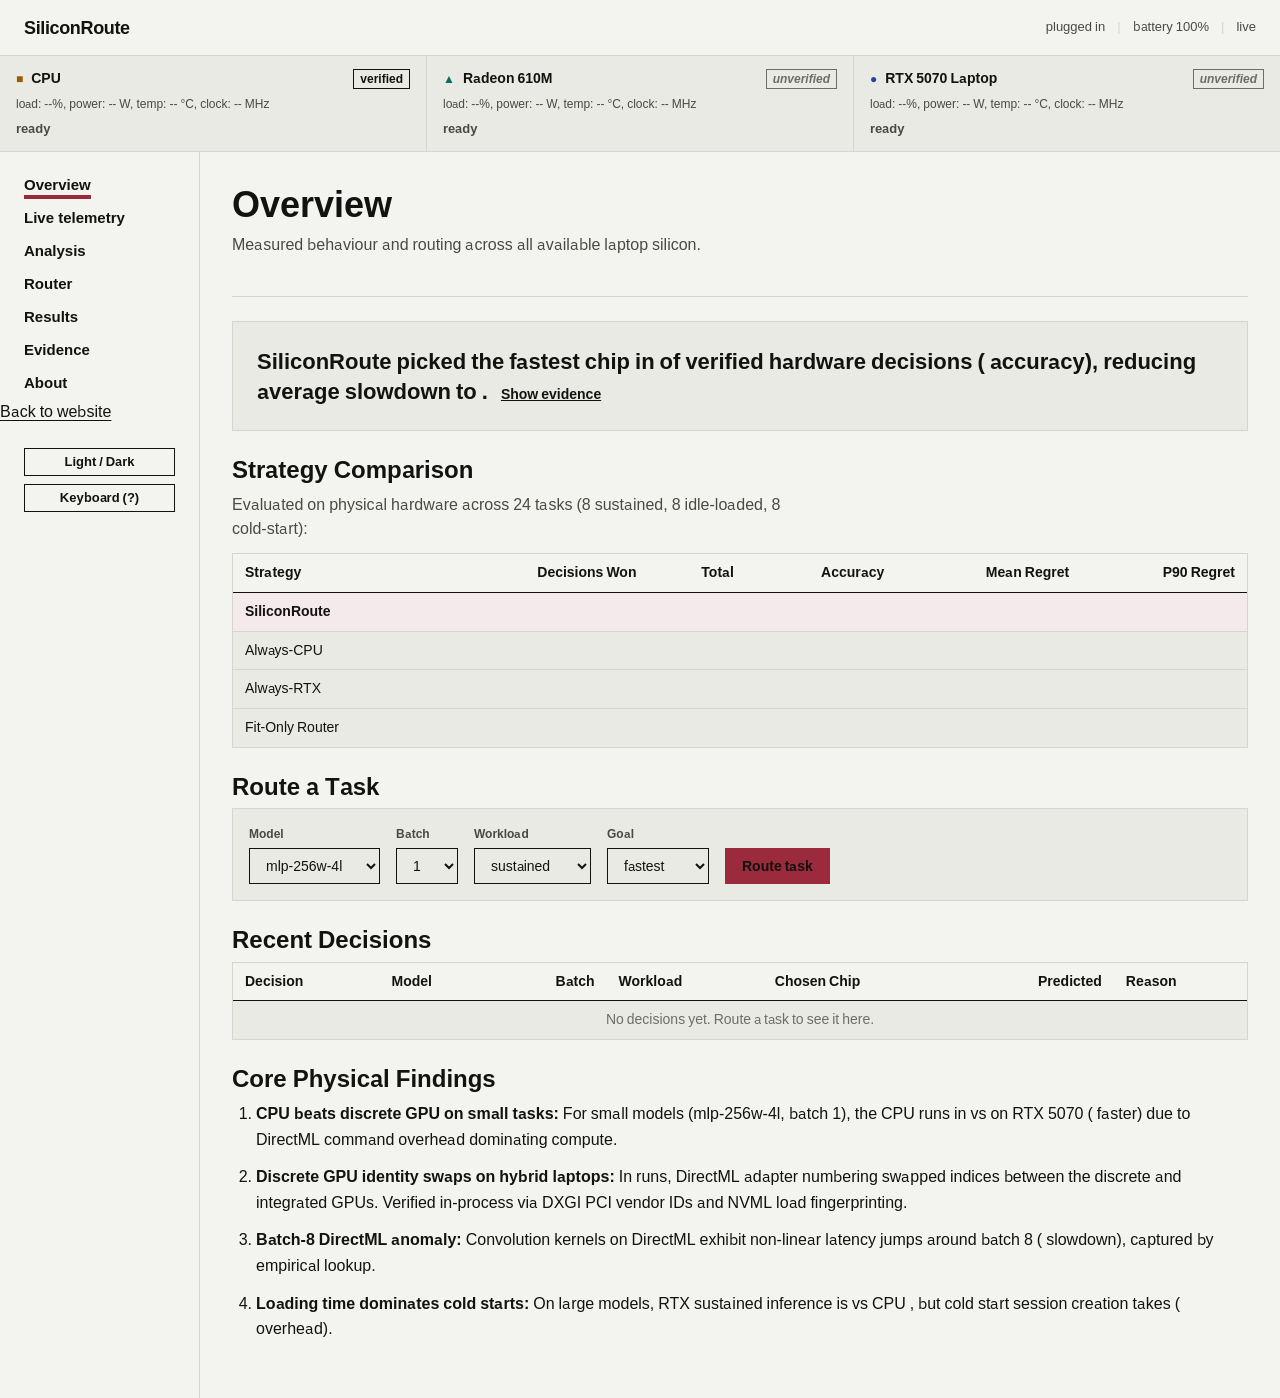
==== commit a8213e9f: "design final: phase 3 dashboard restyle at /app with theme toggle and csv export" ====
--- a/frontend/index.html
+++ b/frontend/index.html
@@ -90,31 +90,35 @@
       <!-- Left Rail (200px, text only, red 4px underline under active label) -->
       <aside class="left-rail" role="navigation" aria-label="Screen Navigation">
         <nav class="rail-nav">
-          <button class="rail-item-btn active" data-screen="overview">
+          <button class="rail-item-btn active" data-screen="overview" data-test="nav-overview">
             <span class="rail-label">Overview</span>
           </button>
-          <button class="rail-item-btn" data-screen="live">
-            <span class="rail-label">Live</span>
+          <button class="rail-item-btn" data-screen="live" data-test="nav-live">
+            <span class="rail-label">Live telemetry</span>
           </button>
-          <button class="rail-item-btn" data-screen="analysis">
+          <button class="rail-item-btn" data-screen="analysis" data-test="nav-analysis">
             <span class="rail-label">Analysis</span>
           </button>
-          <button class="rail-item-btn" data-screen="router">
+          <button class="rail-item-btn" data-screen="router" data-test="nav-router">
             <span class="rail-label">Router</span>
           </button>
-          <button class="rail-item-btn" data-screen="results">
+          <button class="rail-item-btn" data-screen="results" data-test="nav-results">
             <span class="rail-label">Results</span>
           </button>
-          <button class="rail-item-btn" data-screen="evidence">
+          <button class="rail-item-btn" data-screen="evidence" data-test="nav-evidence">
             <span class="rail-label">Evidence</span>
           </button>
-          <button class="rail-item-btn" data-screen="about">
+          <button class="rail-item-btn" data-screen="about" data-test="nav-about">
             <span class="rail-label">About</span>
           </button>
+          <a href="/" class="rail-item-link" data-test="nav-back-to-website">
+            <span class="rail-label">Back to website</span>
+          </a>
         </nav>
 
-        <div style="padding: var(--space-24) var(--space-24) 0;">
-          <button id="btn-shortcuts-help" class="btn btn-secondary btn-sm" style="width: 100%;">Keyboard (?)</button>
+        <div style="padding: var(--space-24) var(--space-24) 0; display: flex; flex-direction: column; gap: var(--space-8);">
+          <button id="theme-toggle-btn" class="btn btn-secondary btn-sm" style="width: 100%;" data-test="theme-toggle">Light / Dark</button>
+          <button id="btn-shortcuts-help" class="btn btn-secondary btn-sm" style="width: 100%;" data-test="btn-shortcuts-help">Keyboard (?)</button>
         </div>
       </aside>
 
@@ -141,7 +145,7 @@
             <span> accuracy), reducing average slowdown to </span>
             <span class="metric" data-metric="decisions_117_140_sr_mean_regret_pct"></span>
             <span>.</span>
-            <button class="btn btn-text" id="overview-evidence-btn" style="margin-left: 8px;">Show evidence</button>
+            <button class="btn btn-text" id="overview-evidence-btn" data-test="overview-evidence-btn" style="margin-left: 8px;">Show evidence</button>
           </div>
 
           <!-- Comparison Table of Strategies -->
@@ -242,7 +246,7 @@
               </select>
             </div>
 
-            <button type="submit" class="btn btn-primary" id="btn-overview-route">Route task</button>
+            <button type="submit" class="btn btn-primary" id="btn-overview-route" data-test="btn-overview-route">Route task</button>
           </form>
 
           <!-- Recent Decisions -->
@@ -300,7 +304,7 @@
             <div class="chart-header">
               <span class="chart-title">Processor Utilisation (%)</span>
               <div class="chart-actions">
-                <button class="btn btn-text chart-table-toggle" data-target="table-live-util">Show data table</button>
+                <button class="btn btn-text chart-table-toggle" data-target="table-live-util" data-test="toggle-table-live-util">Show data table</button>
               </div>
             </div>
             <div class="chart-canvas-wrap">
@@ -322,7 +326,7 @@
               <span class="chart-title">Power Draw (W)</span>
               <div class="chart-actions">
                 <span class="tag tag-unavailable" title="Windows does not expose unprivileged CPU/iGPU power">CPU/iGPU: not available</span>
-                <button class="btn btn-text chart-table-toggle" data-target="table-live-power">Show data table</button>
+                <button class="btn btn-text chart-table-toggle" data-target="table-live-power" data-test="toggle-table-live-power">Show data table</button>
               </div>
             </div>
             <div class="chart-canvas-wrap">
@@ -343,7 +347,7 @@
             <div class="chart-header">
               <span class="chart-title">GPU Temperature (°C)</span>
               <div class="chart-actions">
-                <button class="btn btn-text chart-table-toggle" data-target="table-live-temp">Show data table</button>
+                <button class="btn btn-text chart-table-toggle" data-target="table-live-temp" data-test="toggle-table-live-temp">Show data table</button>
               </div>
             </div>
             <div class="chart-canvas-wrap">
@@ -364,7 +368,7 @@
             <div class="chart-header">
               <span class="chart-title">Clock (MHz) &amp; P-State</span>
               <div class="chart-actions">
-                <button class="btn btn-text chart-table-toggle" data-target="table-live-clock">Show data table</button>
+                <button class="btn btn-text chart-table-toggle" data-target="table-live-clock" data-test="toggle-table-live-clock">Show data table</button>
               </div>
             </div>
             <div class="chart-canvas-wrap">
@@ -394,7 +398,7 @@
           <div class="analysis-filters">
             <div class="form-group">
               <label class="form-label" for="analysis-family-select">Architecture Family</label>
-              <select id="analysis-family-select">
+              <select id="analysis-family-select" data-test="analysis-family-select">
                 <option value="mlp">Multilayer Perceptron (MLP)</option>
                 <option value="conv">Convolutional (Conv)</option>
               </select>
@@ -402,7 +406,7 @@
 
             <div class="form-group">
               <label class="form-label" for="analysis-batch-select">Batch Size</label>
-              <select id="analysis-batch-select">
+              <select id="analysis-batch-select" data-test="analysis-batch-select">
                 <option value="1">Batch 1</option>
                 <option value="8">Batch 8</option>
                 <option value="32">Batch 32</option>
@@ -415,7 +419,7 @@
             <div class="chart-header">
               <span class="chart-title">Model Scaling Curve (Log-Log)</span>
               <div class="chart-actions">
-                <button class="btn btn-text chart-table-toggle" data-target="table-analysis-scaling">Show data table</button>
+                <button class="btn btn-text chart-table-toggle" data-target="table-analysis-scaling" data-test="toggle-table-analysis-scaling">Show data table</button>
               </div>
             </div>
             <div class="chart-canvas-wrap" style="height: 320px;">
@@ -481,7 +485,7 @@
           <form class="form-row" id="router-execution-form">
             <div class="form-group">
               <label class="form-label" for="router-model-select">Model</label>
-              <select id="router-model-select">
+              <select id="router-model-select" data-test="router-model-select">
                 <option value="mlp_256w_4l">mlp-256w-4l</option>
                 <option value="mlp_512w_4l">mlp-512w-4l</option>
                 <option value="mlp_1024w_4l">mlp-1024w-4l</option>
@@ -496,7 +500,7 @@
 
             <div class="form-group">
               <label class="form-label" for="router-batch-select">Batch</label>
-              <select id="router-batch-select">
+              <select id="router-batch-select" data-test="router-batch-select">
                 <option value="1">1</option>
                 <option value="8">8</option>
                 <option value="32">32</option>
@@ -505,7 +509,7 @@
 
             <div class="form-group">
               <label class="form-label" for="router-workload-select">Workload</label>
-              <select id="router-workload-select">
+              <select id="router-workload-select" data-test="router-workload-select">
                 <option value="sustained">sustained</option>
                 <option value="idle_loaded">idle_loaded</option>
                 <option value="cold_start">cold_start</option>
@@ -514,7 +518,7 @@
 
             <div class="form-group">
               <label class="form-label" for="router-goal-select">Goal</label>
-              <select id="router-goal-select">
+              <select id="router-goal-select" data-test="router-goal-select">
                 <option value="fastest">fastest</option>
                 <option value="battery">battery</option>
                 <option value="balanced">balanced</option>
@@ -523,13 +527,14 @@
             </div>
 
             <div class="form-group" style="flex-direction: row; align-items: center; padding-bottom: 8px;">
-              <input type="checkbox" id="router-explore-check" style="height: 18px; width: 18px;">
+              <input type="checkbox" id="router-explore-check" data-test="router-explore-check" style="height: 18px; width: 18px;">
               <label class="form-label" for="router-explore-check" style="margin-left: 6px;">Epsilon Exploration (10%)</label>
             </div>
 
             <div style="display: flex; gap: var(--space-8);">
-              <button type="submit" class="btn btn-primary" id="btn-router-submit">Route task</button>
-              <button type="button" class="btn btn-secondary" id="btn-router-verify">Route and verify on hardware</button>
+              <button type="submit" class="btn btn-primary" id="btn-router-submit" data-test="route-task">Route task</button>
+              <button type="button" class="btn btn-secondary" id="btn-router-verify" data-test="route-verify">Route and verify on hardware</button>
+              <button type="button" class="btn btn-secondary" id="btn-export-decisions-csv" data-test="export-decisions-csv">Export decisions CSV</button>
             </div>
           </form>
 
@@ -716,7 +721,7 @@
           <div style="margin-bottom: var(--space-24);">
             <div style="display: flex; justify-content: space-between; align-items: center; margin-bottom: var(--space-4);">
               <span style="font-size: 13px; font-weight: 700;">One-Click Start (Windows):</span>
-              <button class="btn btn-secondary btn-sm code-copy-btn" data-code="start.bat">Copy</button>
+              <button class="btn btn-secondary btn-sm code-copy-btn" data-code="start.bat" data-test="btn-copy-start">Copy</button>
             </div>
             <pre>start.bat</pre>
           </div>
@@ -724,7 +729,7 @@
           <div style="margin-bottom: var(--space-24);">
             <div style="display: flex; justify-content: space-between; align-items: center; margin-bottom: var(--space-4);">
               <span style="font-size: 13px; font-weight: 700;">15-Minute Hardware Reproduction Script:</span>
-              <button class="btn btn-secondary btn-sm code-copy-btn" data-code="python scripts/reproduce.py">Copy</button>
+              <button class="btn btn-secondary btn-sm code-copy-btn" data-code="python scripts/reproduce.py" data-test="btn-copy-reproduce">Copy</button>
             </div>
             <pre>python scripts/reproduce.py</pre>
           </div>
@@ -780,8 +785,8 @@
             <h3>License &amp; Legal</h3>
             <p>SiliconRoute is released under the MIT License.</p>
             <div style="display: flex; gap: var(--space-16); margin-top: var(--space-12);">
-              <a href="/site/privacy.html" class="btn btn-secondary btn-sm" target="_blank">Privacy Policy</a>
-              <a href="/site/terms.html" class="btn btn-secondary btn-sm" target="_blank">Terms of Use</a>
+              <a href="/privacy.html" class="btn btn-secondary btn-sm" target="_blank" data-test="link-privacy">Privacy Policy</a>
+              <a href="/terms.html" class="btn btn-secondary btn-sm" target="_blank" data-test="link-terms">Terms of Use</a>
             </div>
           </div>
         </section>
@@ -800,7 +805,7 @@
     <div class="modal-sheet">
       <div class="modal-header">
         <h2 id="raw-modal-title" style="font-size: 18px; margin: 0;">Raw Timing Samples</h2>
-        <button class="modal-close-btn" id="btn-close-raw-modal" aria-label="Close dialog">&times;</button>
+        <button class="modal-close-btn" id="btn-close-raw-modal" aria-label="Close dialog" data-test="btn-close-raw-modal">&times;</button>
       </div>
       <div class="modal-content" id="raw-modal-body">
         <p>Loading samples...</p>
@@ -813,13 +818,13 @@
     <div class="modal-sheet" style="max-width: 480px;">
       <div class="modal-header">
         <h2 id="verify-modal-title" style="font-size: 18px; margin: 0;">Confirm Hardware Benchmark</h2>
-        <button class="modal-close-btn" id="btn-close-verify-modal" aria-label="Close dialog">&times;</button>
+        <button class="modal-close-btn" id="btn-close-verify-modal" aria-label="Close dialog" data-test="btn-close-verify-modal">&times;</button>
       </div>
       <div class="modal-content">
         <p style="margin-bottom: var(--space-24);">This runs a short benchmark on every chip, about 10 to 30 seconds. Continue?</p>
         <div style="display: flex; justify-content: flex-end; gap: var(--space-12);">
-          <button class="btn btn-secondary" id="btn-verify-cancel">Cancel</button>
-          <button class="btn btn-primary" id="btn-verify-confirm">Continue</button>
+          <button class="btn btn-secondary" id="btn-verify-cancel" data-test="btn-verify-cancel">Cancel</button>
+          <button class="btn btn-primary" id="btn-verify-confirm" data-test="btn-verify-confirm">Continue</button>
         </div>
       </div>
     </div>
@@ -830,7 +835,7 @@
     <div class="modal-sheet" style="max-width: 440px;">
       <div class="modal-header">
         <h2 style="font-size: 18px; margin: 0;">Keyboard Shortcuts</h2>
-        <button class="modal-close-btn" aria-label="Close">&times;</button>
+        <button class="modal-close-btn" aria-label="Close" data-test="btn-close-shortcuts-modal">&times;</button>
       </div>
       <div class="modal-content">
         <table class="bench-table">
--- a/frontend/css/tokens.css
+++ b/frontend/css/tokens.css
@@ -1,50 +1,77 @@
 /**
- * SiliconRoute Design Spec v3: "Red Bench" Tokens
- * Single light theme. Sharp rectangles (radius 0). No shadows, gradients, or glass.
+ * SiliconRoute Design Spec (final, revision 2): "Field Report" Tokens
+ * Single source of truth: docs/DESIGN_SPEC.md Section 2.
  */
 
 @font-face {
-  font-family: 'Archivo';
-  src: url('../fonts/archivo-variable.woff2') format('woff2-variations');
-  font-weight: 100 900;
-  font-stretch: 62% 125%;
+  font-family: 'IBM Plex Sans';
+  src: url('../fonts/ibm-plex-sans-400.woff2') format('woff2');
+  font-weight: 400;
   font-style: normal;
   font-display: swap;
 }
 
 @font-face {
-  font-family: 'JetBrains Mono';
-  src: url('../fonts/jetbrains-mono.woff2') format('woff2-variations');
-  font-weight: 100 800;
+  font-family: 'IBM Plex Sans';
+  src: url('../fonts/ibm-plex-sans-500.woff2') format('woff2');
+  font-weight: 500;
+  font-style: normal;
+  font-display: swap;
+}
+
+@font-face {
+  font-family: 'IBM Plex Sans';
+  src: url('../fonts/ibm-plex-sans-600.woff2') format('woff2');
+  font-weight: 600;
+  font-style: normal;
+  font-display: swap;
+}
+
+@font-face {
+  font-family: 'IBM Plex Mono';
+  src: url('../fonts/ibm-plex-mono-400.woff2') format('woff2');
+  font-weight: 400;
+  font-style: normal;
+  font-display: swap;
+}
+
+@font-face {
+  font-family: 'IBM Plex Mono';
+  src: url('../fonts/ibm-plex-mono-500.woff2') format('woff2');
+  font-weight: 500;
   font-style: normal;
   font-display: swap;
 }
 
 :root {
-  /* Color Palette (Section 3.1) */
-  --paper: #F2F2F0;
-  --sheet: #FAFAF8;
-  --ink: #141414;
-  --ink-2: #4A4A4A;
-  --ink-3: #757575;
-  --rule: #D6D6D2;
-  --red: #E1461E;
-  --red-deep: #B8330F;
-  --red-wash: #F7E4DD;
-  --grey-chip: #8A8A8A;
-  --white: #FFFFFF;
+  /* Color Palette (Section 2 - Light) */
+  --paper: #F3F3EF;
+  --paper-2: #EAEAE4;
+  --ink: #121211;
+  --ink-2: #4A4A45;
+  --ink-3: #6E6E67;
+  --rule: #D6D6CE;
+  --signal: #9B2A3C;
+  --cpu: #9C5A06;
+  --igpu: #0E6B60;
+  --dgpu: #23459F;
+  --npu: #5B6B12;
 
-  /* Chip Series Encoding */
-  --chip-cpu: #141414;
-  --chip-igpu: #8A8A8A;
-  --chip-dgpu: #E1461E;
-  --chip-npu: #B8330F;
+  /* Aliases for components */
+  --chip-cpu: var(--cpu);
+  --chip-igpu: var(--igpu);
+  --chip-dgpu: var(--dgpu);
+  --chip-npu: var(--npu);
+  --sheet: var(--paper-2);
+  --red: var(--signal);
+  --red-deep: var(--signal);
+  --red-wash: #F5EAEB;
 
-  /* Typography (Section 3.2) */
-  --font-sans: 'Archivo', sans-serif;
-  --font-mono: 'JetBrains Mono', monospace;
+  /* Typography */
+  --font-sans: 'IBM Plex Sans', -apple-system, BlinkMacSystemFont, 'Segoe UI', sans-serif;
+  --font-mono: 'IBM Plex Mono', monospace;
 
-  /* Spacing Scale (Section 3.3) */
+  /* Spacing Scale */
   --space-4: 4px;
   --space-8: 8px;
   --space-12: 12px;
@@ -54,7 +81,28 @@
   --space-48: 48px;
   --space-64: 64px;
   --space-96: 96px;
+  --space-160: 160px;
 
-  /* Border Radius: 0 everywhere (Section 3.3) */
+  /* Border Radius: 0 everywhere, 2px on inputs and buttons only */
   --radius: 0px;
+  --radius-sm: 2px;
 }
+
+:root[data-theme="dark"],
+body[data-theme="dark"] {
+  --paper: #141413;
+  --paper-2: #1C1C1A;
+  --ink: #EDEDE8;
+  --ink-2: #B4B4AC;
+  --ink-3: #8C8C84;
+  --rule: #2E2E2B;
+  --signal: #E0707F;
+  --cpu: #D99A45;
+  --igpu: #4FB3A4;
+  --dgpu: #7F9CF0;
+  --npu: #A9BC4C;
+  --sheet: var(--paper-2);
+  --red: var(--signal);
+  --red-deep: var(--signal);
+  --red-wash: #2A1A1D;
+}
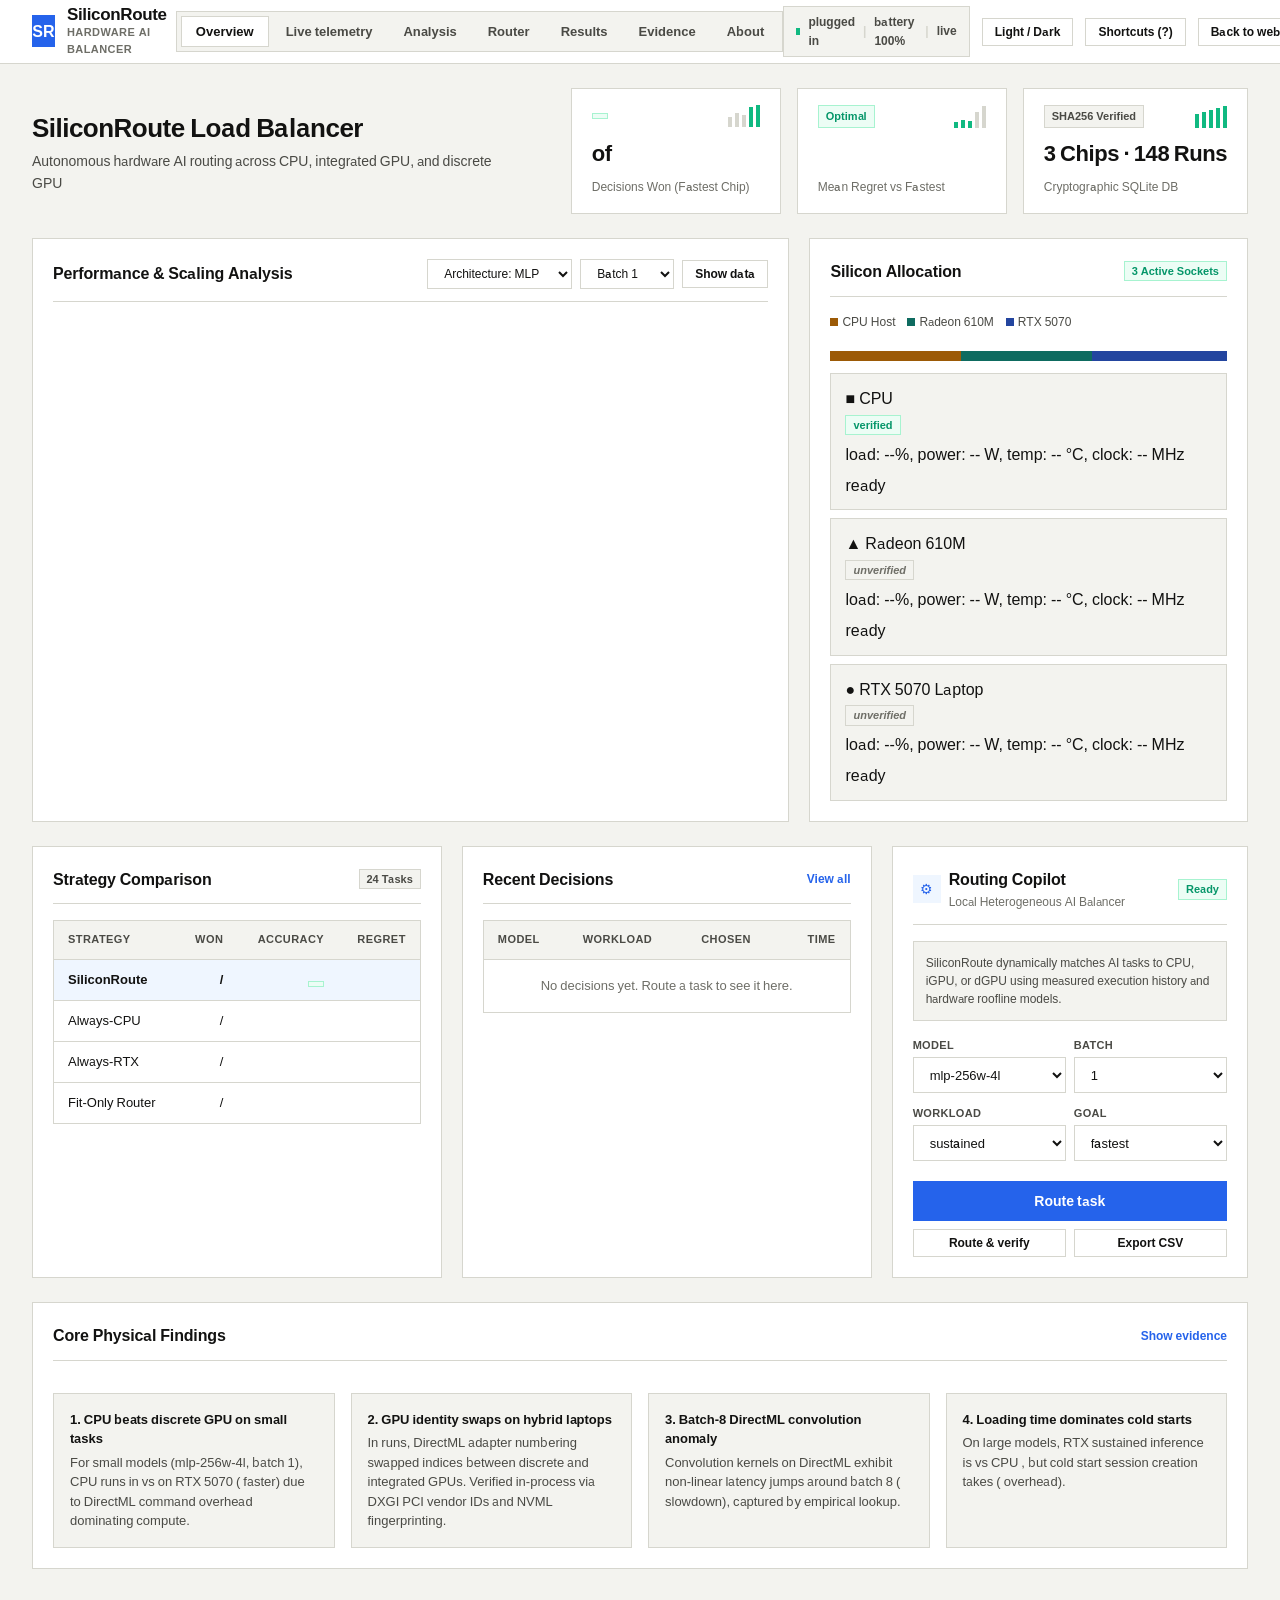
==== commit b7d6ab62: "feat(ui): redesign dashboard layout matching reference UI with modern SaaS cards, centered top nav, " ====
--- a/frontend/index.html
+++ b/frontend/index.html
@@ -4,9 +4,9 @@
   <meta charset="UTF-8">
   <meta name="viewport" content="width=device-width, initial-scale=1.0">
   <title>SiliconRoute: Hardware AI Load Balancer</title>
-  <link rel="icon" href="data:image/svg+xml,<svg xmlns='http://www.w3.org/2000/svg' viewBox='0 0 24 24'><rect width='24' height='24' fill='%23E1461E'/></svg>">
+  <link rel="icon" href="data:image/svg+xml,<svg xmlns='http://www.w3.org/2000/svg' viewBox='0 0 24 24'><rect width='24' height='24' rx='4' fill='%232563EB'/></svg>">
   
-  <!-- Design Tokens, Base, Layout, Components, and Screens -->
+  <!-- Modern Design Tokens, Base, Layout, Components, and Screens -->
   <link rel="stylesheet" href="css/tokens.css">
   <link rel="stylesheet" href="css/base.css">
   <link rel="stylesheet" href="css/layout.css">
@@ -24,270 +24,356 @@
   <div class="app-root">
 
     <!-- =====================================================================
-         1. TOP BAR (56px, ink on paper)
+         1. TOP NAVIGATION BAR (Header with centered segmented controls)
          ===================================================================== -->
     <header class="top-bar" role="banner">
       <div class="brand-section" onclick="window.location.hash='#/overview'">
-        <span class="brand-title">SiliconRoute</span>
+        <div class="brand-icon">SR</div>
+        <div class="brand-text-group">
+          <span class="brand-title">SiliconRoute</span>
+          <span class="brand-subtitle">Hardware AI Balancer</span>
+        </div>
       </div>
 
-      <div class="topbar-telemetry" id="topbar-telemetry">
-        <span>plugged in</span>
-        <span class="telemetry-divider">|</span>
-        <span>battery 100%</span>
-        <span class="telemetry-divider">|</span>
-        <span>live</span>
+      <!-- Centered Segmented Navigation Bar -->
+      <nav class="topbar-nav" role="navigation" aria-label="Screen Navigation">
+        <button class="rail-item-btn nav-tab-btn active" data-screen="overview" data-test="nav-overview">Overview</button>
+        <button class="rail-item-btn nav-tab-btn" data-screen="live" data-test="nav-live">Live telemetry</button>
+        <button class="rail-item-btn nav-tab-btn" data-screen="analysis" data-test="nav-analysis">Analysis</button>
+        <button class="rail-item-btn nav-tab-btn" data-screen="router" data-test="nav-router">Router</button>
+        <button class="rail-item-btn nav-tab-btn" data-screen="results" data-test="nav-results">Results</button>
+        <button class="rail-item-btn nav-tab-btn" data-screen="evidence" data-test="nav-evidence">Evidence</button>
+        <button class="rail-item-btn nav-tab-btn" data-screen="about" data-test="nav-about">About</button>
+      </nav>
+
+      <!-- Right Utility Controls -->
+      <div class="topbar-right-group">
+        <div class="topbar-telemetry-badge" id="topbar-telemetry">
+          <span class="live-pulse-dot"></span>
+          <span>plugged in</span>
+          <span class="telemetry-divider">|</span>
+          <span>battery 100%</span>
+          <span class="telemetry-divider">|</span>
+          <span>live</span>
+        </div>
+        <button id="theme-toggle-btn" class="btn btn-secondary btn-sm" data-test="theme-toggle">Light / Dark</button>
+        <button id="btn-shortcuts-help" class="btn btn-secondary btn-sm" data-test="btn-shortcuts-help">Shortcuts (?)</button>
+        <a href="/" class="btn btn-secondary btn-sm rail-item-link" data-test="nav-back-to-website">Back to website</a>
       </div>
     </header>
 
     <!-- =====================================================================
-         2. SIGNATURE ELEMENT: SOCKET STRIP (96px, under top bar)
-         ===================================================================== -->
-    <div class="socket-strip" id="socket-strip" role="region" aria-label="Chip Sockets">
-      <!-- Populated dynamically by SocketStrip component -->
-      <div class="socket-item">
-        <div class="socket-header">
-          <div class="socket-name-group">
-            <span class="socket-mark cpu">■</span>
-            <span class="socket-label">CPU</span>
-          </div>
-          <span class="tag tag-verified">verified</span>
-        </div>
-        <div class="socket-live-metrics">load: --%, power: not available, temp: not available</div>
-        <div class="socket-prediction">ready</div>
-      </div>
-
-      <div class="socket-item">
-        <div class="socket-header">
-          <div class="socket-name-group">
-            <span class="socket-mark igpu">▲</span>
-            <span class="socket-label">Radeon 610M</span>
-          </div>
-          <span class="tag tag-verified">verified</span>
-        </div>
-        <div class="socket-live-metrics">load: --%, power: not available, temp: not available</div>
-        <div class="socket-prediction">ready</div>
-      </div>
-
-      <div class="socket-item">
-        <div class="socket-header">
-          <div class="socket-name-group">
-            <span class="socket-mark dgpu">●</span>
-            <span class="socket-label">RTX 5070 Laptop</span>
-          </div>
-          <span class="tag tag-verified">verified</span>
-        </div>
-        <div class="socket-live-metrics">load: --%, power: -- W, temp: -- °C</div>
-        <div class="socket-prediction">ready</div>
-      </div>
-    </div>
-
-    <!-- =====================================================================
-         3. APP BODY (Left Rail + Content Area)
+         2. MAIN APPLICATION CONTENT
          ===================================================================== -->
     <div class="app-body">
-      
-      <!-- Left Rail (200px, text only, red 4px underline under active label) -->
-      <aside class="left-rail" role="navigation" aria-label="Screen Navigation">
-        <nav class="rail-nav">
-          <button class="rail-item-btn active" data-screen="overview" data-test="nav-overview">
-            <span class="rail-label">Overview</span>
-          </button>
-          <button class="rail-item-btn" data-screen="live" data-test="nav-live">
-            <span class="rail-label">Live telemetry</span>
-          </button>
-          <button class="rail-item-btn" data-screen="analysis" data-test="nav-analysis">
-            <span class="rail-label">Analysis</span>
-          </button>
-          <button class="rail-item-btn" data-screen="router" data-test="nav-router">
-            <span class="rail-label">Router</span>
-          </button>
-          <button class="rail-item-btn" data-screen="results" data-test="nav-results">
-            <span class="rail-label">Results</span>
-          </button>
-          <button class="rail-item-btn" data-screen="evidence" data-test="nav-evidence">
-            <span class="rail-label">Evidence</span>
-          </button>
-          <button class="rail-item-btn" data-screen="about" data-test="nav-about">
-            <span class="rail-label">About</span>
-          </button>
-          <a href="/" class="rail-item-link" data-test="nav-back-to-website">
-            <span class="rail-label">Back to website</span>
-          </a>
-        </nav>
-
-        <div style="padding: var(--space-24) var(--space-24) 0; display: flex; flex-direction: column; gap: var(--space-8);">
-          <button id="theme-toggle-btn" class="btn btn-secondary btn-sm" style="width: 100%;" data-test="theme-toggle">Light / Dark</button>
-          <button id="btn-shortcuts-help" class="btn btn-secondary btn-sm" style="width: 100%;" data-test="btn-shortcuts-help">Keyboard (?)</button>
-        </div>
-      </aside>
-
-      <!-- Main Content Area -->
       <main class="content-area" role="main">
 
         <!-- =================================================================
-             SCREEN 1: OVERVIEW (Section 6.1)
+             SCREEN 1: OVERVIEW (Master Executive Dashboard)
              ================================================================= -->
         <section class="screen-container active" id="screen-overview">
-          <div class="screen-header">
-            <h1>Overview</h1>
-            <p class="screen-intro">Measured behaviour and routing across all available laptop silicon.</p>
-          </div>
-
-          <!-- Statement Block -->
-          <div class="statement-box">
-            <span>SiliconRoute picked the fastest chip in </span>
-            <span class="metric" data-metric="decisions_117_140_sr_wins"></span>
-            <span> of </span>
-            <span class="metric" data-metric="decisions_117_140_total"></span>
-            <span> verified hardware decisions (</span>
-            <span class="metric" data-metric="decisions_117_140_sr_accuracy_pct"></span>
-            <span> accuracy), reducing average slowdown to </span>
-            <span class="metric" data-metric="decisions_117_140_sr_mean_regret_pct"></span>
-            <span>.</span>
-            <button class="btn btn-text" id="overview-evidence-btn" data-test="overview-evidence-btn" style="margin-left: 8px;">Show evidence</button>
-          </div>
-
-          <!-- Comparison Table of Strategies -->
-          <h2>Strategy Comparison</h2>
-          <p>Evaluated on physical hardware across 24 tasks (8 sustained, 8 idle-loaded, 8 cold-start):</p>
-          <div class="table-wrap">
-            <table class="bench-table">
-              <thead>
-                <tr>
-                  <th>Strategy</th>
-                  <th class="num">Decisions Won</th>
-                  <th class="num">Total</th>
-                  <th class="num">Accuracy</th>
-                  <th class="num">Mean Regret</th>
-                  <th class="num">P90 Regret</th>
-                </tr>
-              </thead>
-              <tbody>
-                <tr class="chosen-row">
-                  <td><strong>SiliconRoute</strong></td>
-                  <td class="num"><span class="metric" data-metric="decisions_117_140_sr_wins"></span></td>
-                  <td class="num"><span class="metric" data-metric="decisions_117_140_total"></span></td>
-                  <td class="num"><span class="metric" data-metric="decisions_117_140_sr_accuracy_pct"></span></td>
-                  <td class="num"><span class="metric" data-metric="decisions_117_140_sr_mean_regret_pct"></span></td>
-                  <td class="num"><span class="metric" data-metric="decisions_117_140_sr_p90_regret_pct"></span></td>
-                </tr>
-                <tr>
-                  <td>Always-CPU</td>
-                  <td class="num"><span class="metric" data-metric="decisions_117_140_always_cpu_wins"></span></td>
-                  <td class="num"><span class="metric" data-metric="decisions_117_140_total"></span></td>
-                  <td class="num"><span class="metric" data-metric="decisions_117_140_always_cpu_accuracy_pct"></span></td>
-                  <td class="num"><span class="metric" data-metric="decisions_117_140_always_cpu_mean_regret_pct"></span></td>
-                  <td class="num"><span class="metric" data-metric="decisions_117_140_always_cpu_p90_regret_pct"></span></td>
-                </tr>
-                <tr>
-                  <td>Always-RTX</td>
-                  <td class="num"><span class="metric" data-metric="decisions_117_140_always_rtx_wins"></span></td>
-                  <td class="num"><span class="metric" data-metric="decisions_117_140_total"></span></td>
-                  <td class="num"><span class="metric" data-metric="decisions_117_140_always_rtx_accuracy_pct"></span></td>
-                  <td class="num"><span class="metric" data-metric="decisions_117_140_always_rtx_mean_regret_pct"></span></td>
-                  <td class="num"><span class="metric" data-metric="decisions_117_140_always_rtx_p90_regret_pct"></span></td>
-                </tr>
-                <tr>
-                  <td>Fit-Only Router</td>
-                  <td class="num"><span class="metric" data-metric="decisions_117_140_fit_only_wins"></span></td>
-                  <td class="num"><span class="metric" data-metric="decisions_117_140_total"></span></td>
-                  <td class="num"><span class="metric" data-metric="decisions_117_140_fit_only_accuracy_pct"></span></td>
-                  <td class="num"><span class="metric" data-metric="decisions_117_140_fit_only_mean_regret_pct"></span></td>
-                  <td class="num"><span class="metric" data-metric="decisions_117_140_fit_only_p90_regret_pct"></span></td>
-                </tr>
-              </tbody>
-            </table>
-          </div>
-
-          <!-- Route a Task Quick Form -->
-          <h2>Route a Task</h2>
-          <form class="form-row" id="overview-route-form">
-            <div class="form-group">
-              <label class="form-label" for="overview-model-select">Model</label>
-              <select id="overview-model-select">
-                <option value="mlp_256w_4l">mlp-256w-4l</option>
-                <option value="mlp_512w_4l">mlp-512w-4l</option>
-                <option value="mlp_1024w_4l">mlp-1024w-4l</option>
-                <option value="mlp_2048w_4l">mlp-2048w-4l</option>
-                <option value="mlp_3072w_4l">mlp-3072w-4l</option>
-                <option value="conv_16c_4l">conv-16c-4l</option>
-                <option value="conv_32c_4l">conv-32c-4l</option>
-                <option value="conv_64c_4l">conv-64c-4l</option>
-                <option value="conv_96c_4l">conv-96c-4l</option>
-              </select>
-            </div>
-
-            <div class="form-group">
-              <label class="form-label" for="overview-batch-select">Batch</label>
-              <select id="overview-batch-select">
-                <option value="1">1</option>
-                <option value="8">8</option>
-                <option value="32">32</option>
-              </select>
-            </div>
-
-            <div class="form-group">
-              <label class="form-label" for="overview-workload-select">Workload</label>
-              <select id="overview-workload-select">
-                <option value="sustained">sustained</option>
-                <option value="idle_loaded">idle_loaded</option>
-                <option value="cold_start">cold_start</option>
-              </select>
-            </div>
-
-            <div class="form-group">
-              <label class="form-label" for="overview-goal-select">Goal</label>
-              <select id="overview-goal-select">
-                <option value="fastest">fastest</option>
-                <option value="battery">battery</option>
-                <option value="balanced">balanced</option>
-                <option value="cool">cool</option>
-              </select>
-            </div>
-
-            <button type="submit" class="btn btn-primary" id="btn-overview-route" data-test="btn-overview-route">Route task</button>
-          </form>
-
-          <!-- Recent Decisions -->
-          <h2>Recent Decisions</h2>
-          <div class="table-wrap">
-            <table class="bench-table" id="table-overview-recent-decisions">
-              <thead>
-                <tr>
-                  <th>Decision</th>
-                  <th>Model</th>
-                  <th class="num">Batch</th>
-                  <th>Workload</th>
-                  <th>Chosen Chip</th>
-                  <th class="num">Predicted</th>
-                  <th>Reason</th>
-                </tr>
-              </thead>
-              <tbody id="tbody-overview-recent-decisions">
-                <tr>
-                  <td colspan="7" style="text-align: center; color: var(--ink-3);">No decisions yet. Route a task to see it here.</td>
-                </tr>
-              </tbody>
-            </table>
-          </div>
-
-          <!-- Measured Findings -->
-          <h2>Core Physical Findings</h2>
-          <ol class="findings-list">
-            <li>
-              <strong>CPU beats discrete GPU on small tasks:</strong> For small models (mlp-256w-4l, batch 1), the CPU runs in <span class="metric" data-metric="mlp_256_b1_cpu_latency_ms"></span> vs <span class="metric" data-metric="mlp_256_b1_rtx_latency_ms"></span> on RTX 5070 (<span class="metric" data-metric="speedup_cpu_over_rtx_mlp_256_b1"></span> faster) due to DirectML command overhead dominating compute.
-            </li>
-            <li>
-              <strong>Discrete GPU identity swaps on hybrid laptops:</strong> In <span class="metric" data-metric="identity_suspect_runs"></span> runs, DirectML adapter numbering swapped indices between the discrete and integrated GPUs. Verified in-process via DXGI PCI vendor IDs and NVML load fingerprinting.
-            </li>
-            <li>
-              <strong>Batch-8 DirectML anomaly:</strong> Convolution kernels on DirectML exhibit non-linear latency jumps around batch 8 (<span class="metric" data-metric="directml_anomaly_conv96_slowdown"></span> slowdown), captured by empirical lookup.
-            </li>
-            <li>
-              <strong>Loading time dominates cold starts:</strong> On large models, RTX sustained inference is <span class="metric" data-metric="mlp_3072_b1_sustained_rtx_ms"></span> vs CPU <span class="metric" data-metric="mlp_3072_b1_sustained_cpu_ms"></span>, but cold start session creation takes <span class="metric" data-metric="mlp_3072_cold_rtx_rounded_ms"></span> (<span class="metric" data-metric="overhead_rtx_cold_start_vs_sustained_mlp_3072"></span> overhead).
-            </li>
-          </ol>
+          
+          <!-- Row 1: Header Greeting + 3 Top KPI Cards -->
+          <div class="overview-top-row">
+            <div class="overview-greeting">
+              <div class="greeting-headline">SiliconRoute Load Balancer</div>
+              <p class="greeting-subtext">Autonomous hardware AI routing across CPU, integrated GPU, and discrete GPU</p>
+            </div>
+            
+            <div class="overview-kpis-grid">
+              <!-- KPI Card 1: Decision Accuracy -->
+              <div class="kpi-card">
+                <div class="kpi-card-header">
+                  <span class="kpi-badge badge-success">
+                    <span class="metric" data-metric="decisions_117_140_sr_accuracy_pct"></span>
+                  </span>
+                  <div class="kpi-micro-visual">
+                    <div class="kpi-micro-bar" style="height: 10px;"></div>
+                    <div class="kpi-micro-bar" style="height: 14px;"></div>
+                    <div class="kpi-micro-bar" style="height: 12px;"></div>
+                    <div class="kpi-micro-bar highlight" style="height: 20px;"></div>
+                    <div class="kpi-micro-bar highlight" style="height: 22px;"></div>
+                  </div>
+                </div>
+                <div class="kpi-card-value">
+                  <span class="metric" data-metric="decisions_117_140_sr_wins"></span> of <span class="metric" data-metric="decisions_117_140_total"></span>
+                </div>
+                <div class="kpi-card-caption">Decisions Won (Fastest Chip)</div>
+              </div>
+
+              <!-- KPI Card 2: Mean Regret -->
+              <div class="kpi-card">
+                <div class="kpi-card-header">
+                  <span class="kpi-badge badge-success">Optimal</span>
+                  <div class="kpi-micro-visual">
+                    <div class="kpi-micro-bar highlight" style="height: 6px;"></div>
+                    <div class="kpi-micro-bar highlight" style="height: 8px;"></div>
+                    <div class="kpi-micro-bar highlight" style="height: 7px;"></div>
+                    <div class="kpi-micro-bar" style="height: 16px;"></div>
+                    <div class="kpi-micro-bar" style="height: 22px;"></div>
+                  </div>
+                </div>
+                <div class="kpi-card-value">
+                  <span class="metric" data-metric="decisions_117_140_sr_mean_regret_pct"></span>
+                </div>
+                <div class="kpi-card-caption">Mean Regret vs Fastest</div>
+              </div>
+
+              <!-- KPI Card 3: Profiled Hardware & Runs -->
+              <div class="kpi-card">
+                <div class="kpi-card-header">
+                  <span class="kpi-badge badge-neutral">SHA256 Verified</span>
+                  <div class="kpi-micro-visual">
+                    <div class="kpi-micro-bar highlight" style="height: 14px;"></div>
+                    <div class="kpi-micro-bar highlight" style="height: 16px;"></div>
+                    <div class="kpi-micro-bar highlight" style="height: 18px;"></div>
+                    <div class="kpi-micro-bar highlight" style="height: 20px;"></div>
+                    <div class="kpi-micro-bar highlight" style="height: 22px;"></div>
+                  </div>
+                </div>
+                <div class="kpi-card-value">
+                  3 Chips · 148 Runs
+                </div>
+                <div class="kpi-card-caption">Cryptographic SQLite DB</div>
+              </div>
+            </div>
+          </div>
+
+          <!-- Row 2: Middle Grid (65% Chart / 35% Allocation) -->
+          <div class="overview-middle-grid">
+            <!-- Left Card: Performance & Scaling Analysis -->
+            <div class="dashboard-card">
+              <div class="card-header">
+                <div class="card-title-group">
+                  <span class="card-title">Performance &amp; Scaling Analysis</span>
+                </div>
+                <div class="card-actions">
+                  <select id="overview-chart-family-select" class="btn-sm" style="font-size: 12px; height: 30px;">
+                    <option value="mlp">Architecture: MLP</option>
+                    <option value="conv">Architecture: Conv</option>
+                  </select>
+                  <select id="overview-chart-batch-select" class="btn-sm" style="font-size: 12px; height: 30px;">
+                    <option value="1">Batch 1</option>
+                    <option value="8">Batch 8</option>
+                    <option value="32">Batch 32</option>
+                  </select>
+                  <button class="btn btn-secondary btn-sm" id="btn-toggle-overview-chart-table" data-test="toggle-overview-chart-table">Show data</button>
+                </div>
+              </div>
+              <div class="chart-canvas-wrap" style="height: 270px;">
+                <canvas id="chart-overview-scaling"></canvas>
+              </div>
+              <div class="chart-table-wrap" id="table-wrap-overview-scaling" style="display: none; margin-top: 12px;">
+                <table class="bench-table">
+                  <thead>
+                    <tr><th>Model</th><th>Params</th><th class="num">CPU (ms)</th><th class="num">Radeon 610M (ms)</th><th class="num">RTX 5070 (ms)</th></tr>
+                  </thead>
+                  <tbody id="tbody-overview-scaling"></tbody>
+                </table>
+              </div>
+            </div>
+
+            <!-- Right Card: Silicon Allocation & Socket Strip -->
+            <div class="dashboard-card">
+              <div class="card-header">
+                <div class="card-title-group">
+                  <span class="card-title">Silicon Allocation</span>
+                </div>
+                <span class="tag tag-verified">3 Active Sockets</span>
+              </div>
+              <div class="allocation-container">
+                <div class="allocation-legend">
+                  <span class="allocation-legend-item"><span class="legend-dot cpu"></span> CPU Host</span>
+                  <span class="allocation-legend-item"><span class="legend-dot igpu"></span> Radeon 610M</span>
+                  <span class="allocation-legend-item"><span class="legend-dot dgpu"></span> RTX 5070</span>
+                </div>
+                <div class="allocation-summary-bar">
+                  <div class="allocation-seg cpu" style="width: 33%;"></div>
+                  <div class="allocation-seg igpu" style="width: 33%;"></div>
+                  <div class="allocation-seg dgpu" style="width: 34%;"></div>
+                </div>
+                <div class="socket-strip-list" id="socket-strip" role="region" aria-label="Chip Sockets">
+                  <!-- Populated dynamically by SocketStrip component -->
+                </div>
+              </div>
+            </div>
+          </div>
+
+          <!-- Row 3: Bottom Grid (35% Strategy / 35% Recent / 30% Copilot) -->
+          <div class="overview-bottom-grid">
+            <!-- Left Column: Strategy Comparison Card -->
+            <div class="dashboard-card">
+              <div class="card-header">
+                <div class="card-title-group">
+                  <span class="card-title">Strategy Comparison</span>
+                </div>
+                <span class="tag tag-neutral">24 Tasks</span>
+              </div>
+              <div class="table-wrap" style="margin-bottom: 0;">
+                <table class="bench-table">
+                  <thead>
+                    <tr>
+                      <th>Strategy</th>
+                      <th class="num">Won</th>
+                      <th class="num">Accuracy</th>
+                      <th class="num">Regret</th>
+                    </tr>
+                  </thead>
+                  <tbody>
+                    <tr class="chosen-row">
+                      <td><strong>SiliconRoute</strong></td>
+                      <td class="num"><span class="metric" data-metric="decisions_117_140_sr_wins"></span> / <span class="metric" data-metric="decisions_117_140_total"></span></td>
+                      <td class="num"><span class="tag tag-optimal"><span class="metric" data-metric="decisions_117_140_sr_accuracy_pct"></span></span></td>
+                      <td class="num"><span class="metric" data-metric="decisions_117_140_sr_mean_regret_pct"></span></td>
+                    </tr>
+                    <tr>
+                      <td>Always-CPU</td>
+                      <td class="num"><span class="metric" data-metric="decisions_117_140_always_cpu_wins"></span> / <span class="metric" data-metric="decisions_117_140_total"></span></td>
+                      <td class="num"><span class="metric" data-metric="decisions_117_140_always_cpu_accuracy_pct"></span></td>
+                      <td class="num"><span class="metric" data-metric="decisions_117_140_always_cpu_mean_regret_pct"></span></td>
+                    </tr>
+                    <tr>
+                      <td>Always-RTX</td>
+                      <td class="num"><span class="metric" data-metric="decisions_117_140_always_rtx_wins"></span> / <span class="metric" data-metric="decisions_117_140_total"></span></td>
+                      <td class="num"><span class="metric" data-metric="decisions_117_140_always_rtx_accuracy_pct"></span></td>
+                      <td class="num"><span class="metric" data-metric="decisions_117_140_always_rtx_mean_regret_pct"></span></td>
+                    </tr>
+                    <tr>
+                      <td>Fit-Only Router</td>
+                      <td class="num"><span class="metric" data-metric="decisions_117_140_fit_only_wins"></span> / <span class="metric" data-metric="decisions_117_140_total"></span></td>
+                      <td class="num"><span class="metric" data-metric="decisions_117_140_fit_only_accuracy_pct"></span></td>
+                      <td class="num"><span class="metric" data-metric="decisions_117_140_fit_only_mean_regret_pct"></span></td>
+                    </tr>
+                  </tbody>
+                </table>
+              </div>
+            </div>
+
+            <!-- Middle Column: Recent Decisions Card -->
+            <div class="dashboard-card">
+              <div class="card-header">
+                <div class="card-title-group">
+                  <span class="card-title">Recent Decisions</span>
+                </div>
+                <button class="btn btn-text btn-sm" id="overview-view-all-decisions-btn" data-test="view-all-decisions-btn">View all</button>
+              </div>
+              <div class="table-wrap" style="margin-bottom: 0;">
+                <table class="bench-table" id="table-overview-recent-decisions">
+                  <thead>
+                    <tr>
+                      <th>Model</th>
+                      <th>Workload</th>
+                      <th>Chosen</th>
+                      <th class="num">Time</th>
+                    </tr>
+                  </thead>
+                  <tbody id="tbody-overview-recent-decisions">
+                    <tr>
+                      <td colspan="4" style="text-align: center; color: var(--ink-3); padding: 16px;">No decisions yet. Route a task to see it here.</td>
+                    </tr>
+                  </tbody>
+                </table>
+              </div>
+            </div>
+
+            <!-- Right Column: Hardware Routing Copilot Card -->
+            <div class="dashboard-card copilot-card">
+              <div>
+                <div class="card-header">
+                  <div class="card-title-group">
+                    <div class="copilot-header-icon">&#x2699;</div>
+                    <div>
+                      <span class="card-title">Routing Copilot</span>
+                      <div class="card-subtitle">Local Heterogeneous AI Balancer</div>
+                    </div>
+                  </div>
+                  <span class="tag tag-verified">Ready</span>
+                </div>
+                <div class="copilot-insight-box">
+                  SiliconRoute dynamically matches AI tasks to CPU, iGPU, or dGPU using measured execution history and hardware roofline models.
+                </div>
+                <form class="copilot-form" id="overview-route-form">
+                  <div class="copilot-form-row">
+                    <div class="copilot-form-group">
+                      <label for="overview-model-select">Model</label>
+                      <select id="overview-model-select">
+                        <option value="mlp_256w_4l">mlp-256w-4l</option>
+                        <option value="mlp_512w_4l">mlp-512w-4l</option>
+                        <option value="mlp_1024w_4l">mlp-1024w-4l</option>
+                        <option value="mlp_2048w_4l">mlp-2048w-4l</option>
+                        <option value="mlp_3072w_4l">mlp-3072w-4l</option>
+                        <option value="conv_16c_4l">conv-16c-4l</option>
+                        <option value="conv_32c_4l">conv-32c-4l</option>
+                        <option value="conv_64c_4l">conv-64c-4l</option>
+                        <option value="conv_96c_4l">conv-96c-4l</option>
+                      </select>
+                    </div>
+                    <div class="copilot-form-group">
+                      <label for="overview-batch-select">Batch</label>
+                      <select id="overview-batch-select">
+                        <option value="1">1</option>
+                        <option value="8">8</option>
+                        <option value="32">32</option>
+                      </select>
+                    </div>
+                  </div>
+                  <div class="copilot-form-row">
+                    <div class="copilot-form-group">
+                      <label for="overview-workload-select">Workload</label>
+                      <select id="overview-workload-select">
+                        <option value="sustained">sustained</option>
+                        <option value="idle_loaded">idle_loaded</option>
+                        <option value="cold_start">cold_start</option>
+                      </select>
+                    </div>
+                    <div class="copilot-form-group">
+                      <label for="overview-goal-select">Goal</label>
+                      <select id="overview-goal-select">
+                        <option value="fastest">fastest</option>
+                        <option value="battery">battery</option>
+                        <option value="balanced">balanced</option>
+                        <option value="cool">cool</option>
+                      </select>
+                    </div>
+                  </div>
+                  <button type="submit" class="btn btn-primary copilot-cta-btn" id="btn-overview-route" data-test="btn-overview-route">Route task</button>
+                </form>
+              </div>
+              <div class="copilot-secondary-actions">
+                <button type="button" class="btn btn-secondary btn-sm" id="btn-overview-verify" data-test="route-verify" style="flex: 1;">Route &amp; verify</button>
+                <button type="button" class="btn btn-secondary btn-sm" id="btn-overview-export-csv" data-test="export-decisions-csv" style="flex: 1;">Export CSV</button>
+              </div>
+            </div>
+          </div>
+
+          <!-- Row 4: Core Physical Findings Section -->
+          <div class="dashboard-card overview-findings-section">
+            <div class="card-header">
+              <div class="card-title-group">
+                <span class="card-title">Core Physical Findings</span>
+              </div>
+              <button class="btn btn-text btn-sm" id="overview-evidence-btn" data-test="overview-evidence-btn">Show evidence</button>
+            </div>
+            <div class="overview-findings-grid">
+              <div class="finding-tile">
+                <strong>1. CPU beats discrete GPU on small tasks</strong>
+                For small models (mlp-256w-4l, batch 1), CPU runs in <span class="metric" data-metric="mlp_256_b1_cpu_latency_ms"></span> vs <span class="metric" data-metric="mlp_256_b1_rtx_latency_ms"></span> on RTX 5070 (<span class="metric" data-metric="speedup_cpu_over_rtx_mlp_256_b1"></span> faster) due to DirectML command overhead dominating compute.
+              </div>
+              <div class="finding-tile">
+                <strong>2. GPU identity swaps on hybrid laptops</strong>
+                In <span class="metric" data-metric="identity_suspect_runs"></span> runs, DirectML adapter numbering swapped indices between discrete and integrated GPUs. Verified in-process via DXGI PCI vendor IDs and NVML fingerprinting.
+              </div>
+              <div class="finding-tile">
+                <strong>3. Batch-8 DirectML convolution anomaly</strong>
+                Convolution kernels on DirectML exhibit non-linear latency jumps around batch 8 (<span class="metric" data-metric="directml_anomaly_conv96_slowdown"></span> slowdown), captured by empirical lookup.
+              </div>
+              <div class="finding-tile">
+                <strong>4. Loading time dominates cold starts</strong>
+                On large models, RTX sustained inference is <span class="metric" data-metric="mlp_3072_b1_sustained_rtx_ms"></span> vs CPU <span class="metric" data-metric="mlp_3072_b1_sustained_cpu_ms"></span>, but cold start session creation takes <span class="metric" data-metric="mlp_3072_cold_rtx_rounded_ms"></span> (<span class="metric" data-metric="overhead_rtx_cold_start_vs_sustained_mlp_3072"></span> overhead).
+              </div>
+            </div>
+          </div>
+
         </section>
 
         <!-- =================================================================
@@ -299,88 +385,90 @@
             <p class="screen-intro">Real-time 1 Hz telemetry stream from system hardware sensors.</p>
           </div>
 
-          <!-- 1. Utilisation Chart -->
-          <div class="chart-panel">
-            <div class="chart-header">
-              <span class="chart-title">Processor Utilisation (%)</span>
-              <div class="chart-actions">
-                <button class="btn btn-text chart-table-toggle" data-target="table-live-util" data-test="toggle-table-live-util">Show data table</button>
-              </div>
-            </div>
-            <div class="chart-canvas-wrap">
-              <canvas id="chart-live-util"></canvas>
-            </div>
-            <div class="chart-table-wrap" id="table-live-util">
-              <table class="bench-table">
-                <thead>
-                  <tr><th>Timestamp</th><th class="num">CPU (%)</th><th class="num">RTX 5070 (%)</th></tr>
-                </thead>
-                <tbody id="tbody-live-util"></tbody>
-              </table>
-            </div>
-          </div>
-
-          <!-- 2. Power Chart -->
-          <div class="chart-panel">
-            <div class="chart-header">
-              <span class="chart-title">Power Draw (W)</span>
-              <div class="chart-actions">
-                <span class="tag tag-unavailable" title="Windows does not expose unprivileged CPU/iGPU power">CPU/iGPU: not available</span>
-                <button class="btn btn-text chart-table-toggle" data-target="table-live-power" data-test="toggle-table-live-power">Show data table</button>
-              </div>
-            </div>
-            <div class="chart-canvas-wrap">
-              <canvas id="chart-live-power"></canvas>
-            </div>
-            <div class="chart-table-wrap" id="table-live-power">
-              <table class="bench-table">
-                <thead>
-                  <tr><th>Timestamp</th><th class="num">RTX 5070 (W)</th><th>Status</th></tr>
-                </thead>
-                <tbody id="tbody-live-power"></tbody>
-              </table>
-            </div>
-          </div>
-
-          <!-- 3. Temperature Chart -->
-          <div class="chart-panel">
-            <div class="chart-header">
-              <span class="chart-title">GPU Temperature (°C)</span>
-              <div class="chart-actions">
-                <button class="btn btn-text chart-table-toggle" data-target="table-live-temp" data-test="toggle-table-live-temp">Show data table</button>
-              </div>
-            </div>
-            <div class="chart-canvas-wrap">
-              <canvas id="chart-live-temp"></canvas>
-            </div>
-            <div class="chart-table-wrap" id="table-live-temp">
-              <table class="bench-table">
-                <thead>
-                  <tr><th>Timestamp</th><th class="num">RTX 5070 (°C)</th></tr>
-                </thead>
-                <tbody id="tbody-live-temp"></tbody>
-              </table>
-            </div>
-          </div>
-
-          <!-- 4. Clock and State Chart -->
-          <div class="chart-panel">
-            <div class="chart-header">
-              <span class="chart-title">Clock (MHz) &amp; P-State</span>
-              <div class="chart-actions">
-                <button class="btn btn-text chart-table-toggle" data-target="table-live-clock" data-test="toggle-table-live-clock">Show data table</button>
-              </div>
-            </div>
-            <div class="chart-canvas-wrap">
-              <canvas id="chart-live-clock"></canvas>
-            </div>
-            <div class="chart-table-wrap" id="table-live-clock">
-              <table class="bench-table">
-                <thead>
-                  <tr><th>Timestamp</th><th class="num">SM Clock (MHz)</th><th class="num">P-State</th></tr>
-                </thead>
-                <tbody id="tbody-live-clock"></tbody>
-              </table>
+          <div class="live-charts-grid">
+            <!-- 1. Utilisation Chart -->
+            <div class="chart-panel">
+              <div class="chart-header">
+                <span class="chart-title">Processor Utilisation (%)</span>
+                <div class="chart-actions">
+                  <button class="btn btn-secondary btn-sm chart-table-toggle" data-target="table-live-util" data-test="toggle-table-live-util">Show data table</button>
+                </div>
+              </div>
+              <div class="chart-canvas-wrap">
+                <canvas id="chart-live-util"></canvas>
+              </div>
+              <div class="chart-table-wrap" id="table-live-util">
+                <table class="bench-table">
+                  <thead>
+                    <tr><th>Timestamp</th><th class="num">CPU (%)</th><th class="num">RTX 5070 (%)</th></tr>
+                  </thead>
+                  <tbody id="tbody-live-util"></tbody>
+                </table>
+              </div>
+            </div>
+
+            <!-- 2. Power Chart -->
+            <div class="chart-panel">
+              <div class="chart-header">
+                <span class="chart-title">Power Draw (W)</span>
+                <div class="chart-actions">
+                  <span class="tag tag-unavailable" title="Windows does not expose unprivileged CPU/iGPU power">CPU/iGPU: not available</span>
+                  <button class="btn btn-secondary btn-sm chart-table-toggle" data-target="table-live-power" data-test="toggle-table-live-power">Show data table</button>
+                </div>
+              </div>
+              <div class="chart-canvas-wrap">
+                <canvas id="chart-live-power"></canvas>
+              </div>
+              <div class="chart-table-wrap" id="table-live-power">
+                <table class="bench-table">
+                  <thead>
+                    <tr><th>Timestamp</th><th class="num">RTX 5070 (W)</th><th>Status</th></tr>
+                  </thead>
+                  <tbody id="tbody-live-power"></tbody>
+                </table>
+              </div>
+            </div>
+
+            <!-- 3. Temperature Chart -->
+            <div class="chart-panel">
+              <div class="chart-header">
+                <span class="chart-title">GPU Temperature (°C)</span>
+                <div class="chart-actions">
+                  <button class="btn btn-secondary btn-sm chart-table-toggle" data-target="table-live-temp" data-test="toggle-table-live-temp">Show data table</button>
+                </div>
+              </div>
+              <div class="chart-canvas-wrap">
+                <canvas id="chart-live-temp"></canvas>
+              </div>
+              <div class="chart-table-wrap" id="table-live-temp">
+                <table class="bench-table">
+                  <thead>
+                    <tr><th>Timestamp</th><th class="num">RTX 5070 (°C)</th></tr>
+                  </thead>
+                  <tbody id="tbody-live-temp"></tbody>
+                </table>
+              </div>
+            </div>
+
+            <!-- 4. Clock and State Chart -->
+            <div class="chart-panel">
+              <div class="chart-header">
+                <span class="chart-title">Clock (MHz) &amp; P-State</span>
+                <div class="chart-actions">
+                  <button class="btn btn-secondary btn-sm chart-table-toggle" data-target="table-live-clock" data-test="toggle-table-live-clock">Show data table</button>
+                </div>
+              </div>
+              <div class="chart-canvas-wrap">
+                <canvas id="chart-live-clock"></canvas>
+              </div>
+              <div class="chart-table-wrap" id="table-live-clock">
+                <table class="bench-table">
+                  <thead>
+                    <tr><th>Timestamp</th><th class="num">SM Clock (MHz)</th><th class="num">P-State</th></tr>
+                  </thead>
+                  <tbody id="tbody-live-clock"></tbody>
+                </table>
+              </div>
             </div>
           </div>
         </section>
@@ -419,7 +507,7 @@
             <div class="chart-header">
               <span class="chart-title">Model Scaling Curve (Log-Log)</span>
               <div class="chart-actions">
-                <button class="btn btn-text chart-table-toggle" data-target="table-analysis-scaling" data-test="toggle-table-analysis-scaling">Show data table</button>
+                <button class="btn btn-secondary btn-sm chart-table-toggle" data-target="table-analysis-scaling" data-test="toggle-table-analysis-scaling">Show data table</button>
               </div>
             </div>
             <div class="chart-canvas-wrap" style="height: 320px;">
@@ -436,39 +524,47 @@
           </div>
 
           <!-- Crossover Table -->
-          <h2>Crossover Points</h2>
-          <p>Model size where discrete GPU overtakes CPU latency:</p>
-          <div class="table-wrap">
-            <table class="bench-table" id="table-analysis-crossovers">
-              <thead>
-                <tr>
-                  <th>Family</th>
-                  <th class="num">Batch</th>
-                  <th>Crossover Point</th>
-                  <th>Classification</th>
-                  <th>Measured Neighbours</th>
-                </tr>
-              </thead>
-              <tbody id="tbody-analysis-crossovers"></tbody>
-            </table>
+          <div class="dashboard-card" style="margin-top: var(--space-20);">
+            <div class="card-header">
+              <span class="card-title">Crossover Points</span>
+              <span class="card-subtitle">Model size where discrete GPU overtakes CPU latency</span>
+            </div>
+            <div class="table-wrap" style="margin-bottom: 0;">
+              <table class="bench-table" id="table-analysis-crossovers">
+                <thead>
+                  <tr>
+                    <th>Family</th>
+                    <th class="num">Batch</th>
+                    <th>Crossover Point</th>
+                    <th>Classification</th>
+                    <th>Measured Neighbours</th>
+                  </tr>
+                </thead>
+                <tbody id="tbody-analysis-crossovers"></tbody>
+              </table>
+            </div>
           </div>
 
           <!-- Hardware Model Fits -->
-          <h2>Physical Roofline Model Fits</h2>
-          <div class="table-wrap">
-            <table class="bench-table" id="table-analysis-fits">
-              <thead>
-                <tr>
-                  <th>Device</th>
-                  <th>Optimal Formula</th>
-                  <th class="num">Overhead (ms)</th>
-                  <th class="num">Compute (GFLOP/s)</th>
-                  <th class="num">Bandwidth (GB/s)</th>
-                  <th class="num">LOO MAPE</th>
-                </tr>
-              </thead>
-              <tbody id="tbody-analysis-fits"></tbody>
-            </table>
+          <div class="dashboard-card" style="margin-top: var(--space-20);">
+            <div class="card-header">
+              <span class="card-title">Physical Roofline Model Fits</span>
+            </div>
+            <div class="table-wrap" style="margin-bottom: 0;">
+              <table class="bench-table" id="table-analysis-fits">
+                <thead>
+                  <tr>
+                    <th>Device</th>
+                    <th>Optimal Formula</th>
+                    <th class="num">Overhead (ms)</th>
+                    <th class="num">Compute (GFLOP/s)</th>
+                    <th class="num">Bandwidth (GB/s)</th>
+                    <th class="num">LOO MAPE</th>
+                  </tr>
+                </thead>
+                <tbody id="tbody-analysis-fits"></tbody>
+              </table>
+            </div>
           </div>
         </section>
 
@@ -482,71 +578,73 @@
           </div>
 
           <!-- Router Form -->
-          <form class="form-row" id="router-execution-form">
-            <div class="form-group">
-              <label class="form-label" for="router-model-select">Model</label>
-              <select id="router-model-select" data-test="router-model-select">
-                <option value="mlp_256w_4l">mlp-256w-4l</option>
-                <option value="mlp_512w_4l">mlp-512w-4l</option>
-                <option value="mlp_1024w_4l">mlp-1024w-4l</option>
-                <option value="mlp_2048w_4l">mlp-2048w-4l</option>
-                <option value="mlp_3072w_4l">mlp-3072w-4l</option>
-                <option value="conv_16c_4l">conv-16c-4l</option>
-                <option value="conv_32c_4l">conv-32c-4l</option>
-                <option value="conv_64c_4l">conv-64c-4l</option>
-                <option value="conv_96c_4l">conv-96c-4l</option>
-              </select>
-            </div>
-
-            <div class="form-group">
-              <label class="form-label" for="router-batch-select">Batch</label>
-              <select id="router-batch-select" data-test="router-batch-select">
-                <option value="1">1</option>
-                <option value="8">8</option>
-                <option value="32">32</option>
-              </select>
-            </div>
-
-            <div class="form-group">
-              <label class="form-label" for="router-workload-select">Workload</label>
-              <select id="router-workload-select" data-test="router-workload-select">
-                <option value="sustained">sustained</option>
-                <option value="idle_loaded">idle_loaded</option>
-                <option value="cold_start">cold_start</option>
-              </select>
-            </div>
-
-            <div class="form-group">
-              <label class="form-label" for="router-goal-select">Goal</label>
-              <select id="router-goal-select" data-test="router-goal-select">
-                <option value="fastest">fastest</option>
-                <option value="battery">battery</option>
-                <option value="balanced">balanced</option>
-                <option value="cool">cool</option>
-              </select>
-            </div>
-
-            <div class="form-group" style="flex-direction: row; align-items: center; padding-bottom: 8px;">
-              <input type="checkbox" id="router-explore-check" data-test="router-explore-check" style="height: 18px; width: 18px;">
-              <label class="form-label" for="router-explore-check" style="margin-left: 6px;">Epsilon Exploration (10%)</label>
-            </div>
-
-            <div style="display: flex; gap: var(--space-8);">
-              <button type="submit" class="btn btn-primary" id="btn-router-submit" data-test="route-task">Route task</button>
-              <button type="button" class="btn btn-secondary" id="btn-router-verify" data-test="route-verify">Route and verify on hardware</button>
-              <button type="button" class="btn btn-secondary" id="btn-export-decisions-csv" data-test="export-decisions-csv">Export decisions CSV</button>
-            </div>
-          </form>
+          <div class="dashboard-card">
+            <form class="form-row" id="router-execution-form" style="display: flex; gap: var(--space-16); align-items: flex-end; flex-wrap: wrap;">
+              <div class="form-group">
+                <label class="form-label" for="router-model-select">Model</label>
+                <select id="router-model-select" data-test="router-model-select">
+                  <option value="mlp_256w_4l">mlp-256w-4l</option>
+                  <option value="mlp_512w_4l">mlp-512w-4l</option>
+                  <option value="mlp_1024w_4l">mlp-1024w-4l</option>
+                  <option value="mlp_2048w_4l">mlp-2048w-4l</option>
+                  <option value="mlp_3072w_4l">mlp-3072w-4l</option>
+                  <option value="conv_16c_4l">conv-16c-4l</option>
+                  <option value="conv_32c_4l">conv-32c-4l</option>
+                  <option value="conv_64c_4l">conv-64c-4l</option>
+                  <option value="conv_96c_4l">conv-96c-4l</option>
+                </select>
+              </div>
+
+              <div class="form-group">
+                <label class="form-label" for="router-batch-select">Batch</label>
+                <select id="router-batch-select" data-test="router-batch-select">
+                  <option value="1">1</option>
+                  <option value="8">8</option>
+                  <option value="32">32</option>
+                </select>
+              </div>
+
+              <div class="form-group">
+                <label class="form-label" for="router-workload-select">Workload</label>
+                <select id="router-workload-select" data-test="router-workload-select">
+                  <option value="sustained">sustained</option>
+                  <option value="idle_loaded">idle_loaded</option>
+                  <option value="cold_start">cold_start</option>
+                </select>
+              </div>
+
+              <div class="form-group">
+                <label class="form-label" for="router-goal-select">Goal</label>
+                <select id="router-goal-select" data-test="router-goal-select">
+                  <option value="fastest">fastest</option>
+                  <option value="battery">battery</option>
+                  <option value="balanced">balanced</option>
+                  <option value="cool">cool</option>
+                </select>
+              </div>
+
+              <div class="form-group" style="flex-direction: row; align-items: center; padding-bottom: 8px;">
+                <input type="checkbox" id="router-explore-check" data-test="router-explore-check" style="height: 18px; width: 18px;">
+                <label class="form-label" for="router-explore-check" style="margin-left: 6px;">Epsilon Exploration (10%)</label>
+              </div>
+
+              <div style="display: flex; gap: var(--space-8);">
+                <button type="submit" class="btn btn-primary" id="btn-router-submit" data-test="route-task">Route task</button>
+                <button type="button" class="btn btn-secondary" id="btn-router-verify" data-test="route-verify">Route and verify on hardware</button>
+                <button type="button" class="btn btn-secondary" id="btn-export-decisions-csv" data-test="export-decisions-csv">Export decisions CSV</button>
+              </div>
+            </form>
+          </div>
 
           <!-- Decision Outcome Card -->
           <div class="decision-result-card" id="router-decision-card" style="display: none;">
             <div class="decision-hero">
               <div>
-                <span style="font-size: 13px; font-weight: 700; color: var(--ink-2); text-transform: uppercase;">Selected Processor</span>
+                <span style="font-size: 12px; font-weight: 700; color: var(--ink-2); text-transform: uppercase;">Selected Processor</span>
                 <div class="decision-chip-title" id="decision-chip-name">CPU</div>
               </div>
               <div style="text-align: right;">
-                <span style="font-size: 13px; font-weight: 700; color: var(--ink-2); text-transform: uppercase;">Predicted Duration</span>
+                <span style="font-size: 12px; font-weight: 700; color: var(--ink-2); text-transform: uppercase;">Predicted Duration</span>
                 <div class="decision-time" id="decision-pred-time">0.020 ms</div>
               </div>
             </div>
@@ -589,9 +687,11 @@
           </div>
 
           <!-- Overall 24-Decision Table -->
-          <div class="results-section">
-            <h2>24-Decision Hardware Evaluation (Decisions 117–140)</h2>
-            <div class="table-wrap">
+          <div class="dashboard-card" style="margin-bottom: var(--space-24);">
+            <div class="card-header">
+              <span class="card-title">24-Decision Hardware Evaluation (Decisions 117-140)</span>
+            </div>
+            <div class="table-wrap" style="margin-bottom: 0;">
               <table class="bench-table">
                 <thead>
                   <tr>
@@ -642,9 +742,11 @@
           </div>
 
           <!-- Workload Breakdown Table -->
-          <div class="results-section">
-            <h2>Workload Accuracy Breakdown</h2>
-            <div class="table-wrap">
+          <div class="dashboard-card" style="margin-bottom: var(--space-24);">
+            <div class="card-header">
+              <span class="card-title">Workload Accuracy Breakdown</span>
+            </div>
+            <div class="table-wrap" style="margin-bottom: 0;">
               <table class="bench-table">
                 <thead>
                   <tr>
@@ -683,11 +785,11 @@
           </div>
 
           <!-- Snapdragon Section -->
-          <div class="results-section">
-            <h2>Snapdragon X2 Elite</h2>
-            <div class="state-box">
-              <p>Snapdragon results not yet recorded. Hardware benchmarking and NPU characterization actively underway.</p>
-            </div>
+          <div class="dashboard-card">
+            <div class="card-header">
+              <span class="card-title">Snapdragon X2 Elite</span>
+            </div>
+            <p style="margin: 0; font-size: 13px; color: var(--ink-2);">Snapdragon results not yet recorded. Hardware benchmarking and NPU characterization actively underway.</p>
           </div>
         </section>
 
@@ -717,40 +819,48 @@
           </div>
 
           <!-- Reproduction Code Blocks -->
-          <h2>Reproduction Commands</h2>
-          <div style="margin-bottom: var(--space-24);">
-            <div style="display: flex; justify-content: space-between; align-items: center; margin-bottom: var(--space-4);">
-              <span style="font-size: 13px; font-weight: 700;">One-Click Start (Windows):</span>
-              <button class="btn btn-secondary btn-sm code-copy-btn" data-code="start.bat" data-test="btn-copy-start">Copy</button>
-            </div>
-            <pre>start.bat</pre>
-          </div>
-
-          <div style="margin-bottom: var(--space-24);">
-            <div style="display: flex; justify-content: space-between; align-items: center; margin-bottom: var(--space-4);">
-              <span style="font-size: 13px; font-weight: 700;">15-Minute Hardware Reproduction Script:</span>
-              <button class="btn btn-secondary btn-sm code-copy-btn" data-code="python scripts/reproduce.py" data-test="btn-copy-reproduce">Copy</button>
-            </div>
-            <pre>python scripts/reproduce.py</pre>
+          <div class="dashboard-card" style="margin-bottom: var(--space-20);">
+            <div class="card-header">
+              <span class="card-title">Reproduction Commands</span>
+            </div>
+            <div style="margin-bottom: var(--space-16);">
+              <div style="display: flex; justify-content: space-between; align-items: center; margin-bottom: var(--space-4);">
+                <span style="font-size: 13px; font-weight: 700;">One-Click Start (Windows):</span>
+                <button class="btn btn-secondary btn-sm code-copy-btn" data-code="start.bat" data-test="btn-copy-start">Copy</button>
+              </div>
+              <pre>start.bat</pre>
+            </div>
+
+            <div>
+              <div style="display: flex; justify-content: space-between; align-items: center; margin-bottom: var(--space-4);">
+                <span style="font-size: 13px; font-weight: 700;">15-Minute Hardware Reproduction Script:</span>
+                <button class="btn btn-secondary btn-sm code-copy-btn" data-code="python scripts/reproduce.py" data-test="btn-copy-reproduce">Copy</button>
+              </div>
+              <pre>python scripts/reproduce.py</pre>
+            </div>
           </div>
 
           <!-- Metric Browser Table -->
-          <h2>Manifest Metric Browser</h2>
-          <div class="search-box">
-            <input type="text" id="evidence-search-input" placeholder="Search metric key, unit, or method..." style="width: 100%; max-width: 480px;">
-          </div>
-          <div class="table-wrap">
-            <table class="bench-table" id="table-evidence-metrics">
-              <thead>
-                <tr>
-                  <th>Metric Key</th>
-                  <th class="num">Value</th>
-                  <th>Unit</th>
-                  <th>Description</th>
-                </tr>
-              </thead>
-              <tbody id="tbody-evidence-metrics"></tbody>
-            </table>
+          <div class="dashboard-card">
+            <div class="card-header">
+              <span class="card-title">Manifest Metric Browser</span>
+            </div>
+            <div class="search-box">
+              <input type="text" id="evidence-search-input" placeholder="Search metric key, unit, or method..." style="width: 100%; max-width: 480px;">
+            </div>
+            <div class="table-wrap" style="margin-bottom: 0;">
+              <table class="bench-table" id="table-evidence-metrics">
+                <thead>
+                  <tr>
+                    <th>Metric Key</th>
+                    <th class="num">Value</th>
+                    <th>Unit</th>
+                    <th>Description</th>
+                  </tr>
+                </thead>
+                <tbody id="tbody-evidence-metrics"></tbody>
+              </table>
+            </div>
           </div>
         </section>
 
@@ -763,30 +873,32 @@
             <p class="screen-intro">Local-first heterogeneous AI load balancer for laptop processors.</p>
           </div>
 
-          <div class="about-block">
-            <h3>What It Is</h3>
-            <p>SiliconRoute is a self-learning load balancer that measures real inference latency, fits physical hardware performance models, and routes each neural network execution to the optimal silicon (CPU, integrated GPU, discrete GPU, or NPU).</p>
-          </div>
-
-          <div class="about-block">
-            <h3>Limitations</h3>
-            <p>1. FP32 Precision: Profiled synthetic models currently use float32 precision.</p>
-            <p>2. DirectML execution provider on Windows; CUDA/TensorRT not evaluated.</p>
-            <p>3. Telemetry: Unprivileged Windows APIs do not expose CPU package power or AMD iGPU package power.</p>
-            <p>4. Reference Hardware: Published benchmarks evaluated on AMD Ryzen 9 8940HX, AMD Radeon 610M, and NVIDIA GeForce RTX 5070 Laptop GPU.</p>
-          </div>
-
-          <div class="about-block">
-            <h3>Disclosure &amp; Integrity</h3>
-            <p>Built by Tanmay. Most code was written with Google Antigravity. Planning and specifications audited with Anthropic's Claude. Every published number is verified by automated test against the frozen SQLite database.</p>
-          </div>
-
-          <div class="about-block">
-            <h3>License &amp; Legal</h3>
-            <p>SiliconRoute is released under the MIT License.</p>
-            <div style="display: flex; gap: var(--space-16); margin-top: var(--space-12);">
-              <a href="/privacy.html" class="btn btn-secondary btn-sm" target="_blank" data-test="link-privacy">Privacy Policy</a>
-              <a href="/terms.html" class="btn btn-secondary btn-sm" target="_blank" data-test="link-terms">Terms of Use</a>
+          <div class="about-grid">
+            <div class="about-block">
+              <h3>What It Is</h3>
+              <p>SiliconRoute is a self-learning load balancer that measures real inference latency, fits physical hardware performance models, and routes each neural network execution to the optimal silicon (CPU, integrated GPU, discrete GPU, or NPU).</p>
+            </div>
+
+            <div class="about-block">
+              <h3>Limitations</h3>
+              <p>1. FP32 Precision: Profiled synthetic models currently use float32 precision.</p>
+              <p>2. DirectML execution provider on Windows; CUDA/TensorRT not evaluated.</p>
+              <p>3. Telemetry: Unprivileged Windows APIs do not expose CPU package power or AMD iGPU package power.</p>
+              <p>4. Reference Hardware: Published benchmarks evaluated on AMD Ryzen 9 8940HX, AMD Radeon 610M, and NVIDIA GeForce RTX 5070 Laptop GPU.</p>
+            </div>
+
+            <div class="about-block">
+              <h3>Disclosure &amp; Integrity</h3>
+              <p>Built by Tanmay. Most code was written with Google Antigravity. Planning and specifications audited with Anthropic's Claude. Every published number is verified by automated test against the frozen SQLite database.</p>
+            </div>
+
+            <div class="about-block">
+              <h3>License &amp; Legal</h3>
+              <p>SiliconRoute is released under the MIT License.</p>
+              <div style="display: flex; gap: var(--space-12); margin-top: var(--space-12);">
+                <a href="/privacy.html" class="btn btn-secondary btn-sm" target="_blank" data-test="link-privacy">Privacy Policy</a>
+                <a href="/terms.html" class="btn btn-secondary btn-sm" target="_blank" data-test="link-terms">Terms of Use</a>
+              </div>
             </div>
           </div>
         </section>
@@ -797,14 +909,14 @@
   </div>
 
   <!-- =====================================================================
-       4. MODALS & OVERLAYS
+       3. MODALS & OVERLAYS
        ===================================================================== -->
 
   <!-- Raw Samples Modal (Section 7.6) -->
   <div class="modal-overlay" id="raw-samples-modal" style="display: none;" aria-hidden="true" role="dialog" aria-modal="true" aria-labelledby="raw-modal-title">
     <div class="modal-sheet">
       <div class="modal-header">
-        <h2 id="raw-modal-title" style="font-size: 18px; margin: 0;">Raw Timing Samples</h2>
+        <h2 id="raw-modal-title" style="font-size: 16px; margin: 0; font-weight: 700;">Raw Timing Samples</h2>
         <button class="modal-close-btn" id="btn-close-raw-modal" aria-label="Close dialog" data-test="btn-close-raw-modal">&times;</button>
       </div>
       <div class="modal-content" id="raw-modal-body">
@@ -817,11 +929,11 @@
   <div class="modal-overlay" id="confirm-verify-modal" style="display: none;" aria-hidden="true" role="dialog" aria-modal="true" aria-labelledby="verify-modal-title">
     <div class="modal-sheet" style="max-width: 480px;">
       <div class="modal-header">
-        <h2 id="verify-modal-title" style="font-size: 18px; margin: 0;">Confirm Hardware Benchmark</h2>
+        <h2 id="verify-modal-title" style="font-size: 16px; margin: 0; font-weight: 700;">Confirm Hardware Benchmark</h2>
         <button class="modal-close-btn" id="btn-close-verify-modal" aria-label="Close dialog" data-test="btn-close-verify-modal">&times;</button>
       </div>
       <div class="modal-content">
-        <p style="margin-bottom: var(--space-24);">This runs a short benchmark on every chip, about 10 to 30 seconds. Continue?</p>
+        <p style="margin-bottom: var(--space-20); font-size: 13px; color: var(--ink-2); line-height: 1.5;">This runs a short benchmark on every chip, about 10 to 30 seconds. Continue?</p>
         <div style="display: flex; justify-content: flex-end; gap: var(--space-12);">
           <button class="btn btn-secondary" id="btn-verify-cancel" data-test="btn-verify-cancel">Cancel</button>
           <button class="btn btn-primary" id="btn-verify-confirm" data-test="btn-verify-confirm">Continue</button>
@@ -834,7 +946,7 @@
   <div class="modal-overlay" id="modal-shortcuts" style="display: none;" aria-hidden="true" role="dialog" aria-modal="true">
     <div class="modal-sheet" style="max-width: 440px;">
       <div class="modal-header">
-        <h2 style="font-size: 18px; margin: 0;">Keyboard Shortcuts</h2>
+        <h2 style="font-size: 16px; margin: 0; font-weight: 700;">Keyboard Shortcuts</h2>
         <button class="modal-close-btn" aria-label="Close" data-test="btn-close-shortcuts-modal">&times;</button>
       </div>
       <div class="modal-content">
@@ -855,7 +967,7 @@
     </div>
   </div>
 
-  <!-- Toast Container (Section 7.8) -->
+  <!-- Toast Container -->
   <div class="toast-container" id="toast-container" aria-live="polite"></div>
 
 </body>
--- a/frontend/css/tokens.css
+++ b/frontend/css/tokens.css
@@ -62,10 +62,18 @@
   --chip-igpu: var(--igpu);
   --chip-dgpu: var(--dgpu);
   --chip-npu: var(--npu);
-  --sheet: var(--paper-2);
+  --sheet: #FFFFFF;
+  --sheet-hover: #F8F9FA;
   --red: var(--signal);
   --red-deep: var(--signal);
   --red-wash: #F5EAEB;
+  --primary: #2563EB;
+  --primary-hover: #1D4ED8;
+  --primary-wash: #EFF6FF;
+  --green: #10B981;
+  --green-tag: #059669;
+  --green-bg: #ECFDF5;
+  --green-border: #A7F3D0;
 
   /* Typography */
   --font-sans: 'IBM Plex Sans', -apple-system, BlinkMacSystemFont, 'Segoe UI', sans-serif;
@@ -76,6 +84,7 @@
   --space-8: 8px;
   --space-12: 12px;
   --space-16: 16px;
+  --space-20: 20px;
   --space-24: 24px;
   --space-32: 32px;
   --space-48: 48px;
@@ -83,26 +92,44 @@
   --space-96: 96px;
   --space-160: 160px;
 
-  /* Border Radius: 0 everywhere, 2px on inputs and buttons only */
-  --radius: 0px;
-  --radius-sm: 2px;
+  /* Border Radius: Clean rounded rectangular geometry (NO PILLS) */
+  --radius-card: 10px;
+  --radius-control: 6px;
+  --radius-badge: 4px;
+  --radius: 10px;
+  --radius-sm: 6px;
+
+  /* Elevation Shadows */
+  --shadow-card: 0 1px 3px rgba(0, 0, 0, 0.05), 0 1px 2px rgba(0, 0, 0, 0.03);
+  --shadow-hover: 0 6px 16px rgba(0, 0, 0, 0.08);
+  --shadow-modal: 0 16px 32px rgba(0, 0, 0, 0.15);
 }
 
 :root[data-theme="dark"],
 body[data-theme="dark"] {
-  --paper: #141413;
-  --paper-2: #1C1C1A;
+  --paper: #0F1117;
+  --paper-2: #181B24;
   --ink: #EDEDE8;
   --ink-2: #B4B4AC;
   --ink-3: #8C8C84;
-  --rule: #2E2E2B;
+  --rule: #262B36;
   --signal: #E0707F;
   --cpu: #D99A45;
   --igpu: #4FB3A4;
   --dgpu: #7F9CF0;
   --npu: #A9BC4C;
-  --sheet: var(--paper-2);
+  --sheet: #181B24;
+  --sheet-hover: #222632;
   --red: var(--signal);
   --red-deep: var(--signal);
   --red-wash: #2A1A1D;
+  --primary: #3B82F6;
+  --primary-hover: #60A5FA;
+  --primary-wash: #1E293B;
+  --green: #34D399;
+  --green-tag: #34D399;
+  --green-bg: #064E3B;
+  --green-border: #047857;
+  --shadow-card: 0 1px 3px rgba(0, 0, 0, 0.3), 0 1px 2px rgba(0, 0, 0, 0.2);
+  --shadow-hover: 0 6px 16px rgba(0, 0, 0, 0.4);
 }
--- a/frontend/css/layout.css
+++ b/frontend/css/layout.css
@@ -1,6 +1,8 @@
 /**
- * SiliconRoute Design Spec v3: "Red Bench" Shell Layout
- * Section 4: Socket strip. Section 5: App shell.
+ * SiliconRoute Modern SaaS Shell Layout
+ * Layout inspired by modern executive AI SaaS dashboards (Investara reference UI).
+ * Balanced 3-row grid, centered segmented top navigation, 8-12px rounded cards.
+ * Zero pill shapes. Smooth transitions and high information density.
  */
 
 .app-root {
@@ -12,41 +14,147 @@
 }
 
 /* --------------------------------------------------------------------------
-   Top Bar (56px, ink on paper)
+   Top Bar (64px, modern SaaS header with centered segmented navigation)
    -------------------------------------------------------------------------- */
 .top-bar {
-  height: 56px;
-  background-color: var(--paper);
+  height: 64px;
+  background-color: var(--sheet);
   border-bottom: 1px solid var(--rule);
   display: flex;
   align-items: center;
   justify-content: space-between;
-  padding: 0 var(--space-24);
+  padding: 0 var(--space-32);
+  position: sticky;
+  top: 0;
   z-index: 100;
+  box-shadow: var(--shadow-card);
 }
 
 .brand-section {
   display: flex;
   align-items: center;
-  gap: var(--space-8);
+  gap: var(--space-12);
   cursor: pointer;
   text-decoration: none;
+  user-select: none;
+}
+
+.brand-icon {
+  width: 32px;
+  height: 32px;
+  border-radius: var(--radius-control);
+  background-color: var(--primary);
+  display: flex;
+  align-items: center;
+  justify-content: center;
+  color: #FFFFFF;
+  font-weight: 800;
+  font-size: 16px;
+  box-shadow: 0 2px 4px rgba(37, 99, 235, 0.25);
+  transition: transform 0.2s ease;
+}
+
+.brand-section:hover .brand-icon {
+  transform: scale(1.05);
+}
+
+.brand-text-group {
+  display: flex;
+  flex-direction: column;
 }
 
 .brand-title {
-  font-size: 18px;
+  font-size: 17px;
   font-weight: 800;
   color: var(--ink);
   letter-spacing: -0.02em;
-}
-
-.topbar-telemetry {
+  line-height: 1.15;
+}
+
+.brand-subtitle {
+  font-size: 11px;
+  font-weight: 600;
+  color: var(--ink-3);
+  text-transform: uppercase;
+  letter-spacing: 0.04em;
+}
+
+/* Centered Segmented Navigation Bar */
+.topbar-nav {
+  display: flex;
+  align-items: center;
+  background-color: var(--paper);
+  border: 1px solid var(--rule);
+  border-radius: var(--radius-card);
+  padding: 4px;
+  gap: 3px;
+}
+
+.nav-tab-btn {
+  background: transparent;
+  border: none;
+  border-radius: var(--radius-control);
+  padding: 6px 14px;
+  font-family: var(--font-sans);
   font-size: 13px;
+  font-weight: 600;
   color: var(--ink-2);
+  cursor: pointer;
+  text-decoration: none;
+  white-space: nowrap;
+  transition: all 0.18s cubic-bezier(0.16, 1, 0.3, 1);
+}
+
+.nav-tab-btn:hover {
+  color: var(--ink);
+  background-color: rgba(0, 0, 0, 0.04);
+}
+
+:root[data-theme="dark"] .nav-tab-btn:hover {
+  background-color: rgba(255, 255, 255, 0.05);
+}
+
+.nav-tab-btn.active {
+  background-color: var(--sheet);
+  color: var(--ink);
+  font-weight: 700;
+  box-shadow: var(--shadow-card);
+  border: 1px solid var(--rule);
+}
+
+/* Topbar Right Utilities */
+.topbar-right-group {
+  display: flex;
+  align-items: center;
+  gap: var(--space-12);
+}
+
+.topbar-telemetry-badge {
+  display: inline-flex;
+  align-items: center;
+  gap: var(--space-8);
+  font-size: 12px;
+  font-weight: 600;
+  color: var(--ink-2);
+  background-color: var(--paper);
+  border: 1px solid var(--rule);
+  border-radius: var(--radius-control);
+  padding: 6px 12px;
   font-variant-numeric: tabular-nums;
-  display: flex;
-  align-items: center;
-  gap: var(--space-12);
+}
+
+.live-pulse-dot {
+  width: 7px;
+  height: 7px;
+  border-radius: var(--radius-control);
+  background-color: var(--green);
+  box-shadow: 0 0 0 2px var(--green-border);
+  animation: pulseGreen 2s infinite ease-in-out;
+}
+
+@keyframes pulseGreen {
+  0%, 100% { opacity: 1; transform: scale(1); }
+  50% { opacity: 0.5; transform: scale(0.85); }
 }
 
 .telemetry-divider {
@@ -54,171 +162,224 @@
 }
 
 /* --------------------------------------------------------------------------
-   Socket Strip (96px, signature element under top bar)
+   Main Content Area (Full width, elegant layout)
    -------------------------------------------------------------------------- */
-.socket-strip {
-  min-height: 96px;
+.app-body {
+  display: flex;
+  flex: 1;
+  width: 100%;
+}
+
+.content-area {
+  flex: 1;
+  max-width: 1440px;
+  margin: 0 auto;
+  padding: var(--space-24) var(--space-32) var(--space-48);
+  width: 100%;
+}
+
+.screen-container {
+  display: none;
+}
+
+.screen-container.active {
+  display: block;
+  animation: screenEntrance 0.25s cubic-bezier(0.16, 1, 0.3, 1) forwards;
+}
+
+@keyframes screenEntrance {
+  from {
+    opacity: 0;
+    transform: translateY(6px);
+  }
+  to {
+    opacity: 1;
+    transform: translateY(0);
+  }
+}
+
+/* --------------------------------------------------------------------------
+   Overview Screen Grid Layout (Exact Match to Reference UI)
+   -------------------------------------------------------------------------- */
+
+/* Row 1: Header Greeting + 3 Top KPI Cards */
+.overview-top-row {
+  display: flex;
+  align-items: center;
+  justify-content: space-between;
+  gap: var(--space-24);
+  margin-bottom: var(--space-24);
+}
+
+.overview-greeting {
+  flex: 1;
+  min-width: 280px;
+}
+
+.greeting-headline {
+  font-size: 26px;
+  font-weight: 800;
+  color: var(--ink);
+  letter-spacing: -0.02em;
+  margin-bottom: var(--space-4);
+  display: flex;
+  align-items: center;
+  gap: var(--space-8);
+}
+
+.greeting-subtext {
+  font-size: 14px;
+  color: var(--ink-2);
+  margin: 0;
+}
+
+/* 3 KPI Summary Cards Grid */
+.overview-kpis-grid {
+  display: flex;
+  gap: var(--space-16);
+  flex-wrap: wrap;
+}
+
+.kpi-card {
   background-color: var(--sheet);
-  border-bottom: 1px solid var(--rule);
-  display: flex;
-  width: 100%;
-  overflow-x: auto;
-}
-
-.socket-item {
-  flex: 1;
-  min-width: 220px;
-  padding: var(--space-12) var(--space-16);
-  border-right: 1px solid var(--rule);
+  border: 1px solid var(--rule);
+  border-radius: var(--radius-card);
+  padding: var(--space-16) var(--space-20);
+  min-width: 210px;
+  box-shadow: var(--shadow-card);
   display: flex;
   flex-direction: column;
   justify-content: space-between;
-  background-color: var(--sheet);
-}
-
-.socket-item:last-child {
-  border-right: none;
-}
-
-.socket-item.chosen {
-  background-color: var(--red) !important;
-  color: var(--white) !important;
-}
-
-.socket-item.chosen * {
-  color: var(--white) !important;
-}
-
-.socket-item.chosen .tag-verified,
-.socket-item.chosen .tag-unverified {
-  border-color: var(--white) !important;
-  color: var(--white) !important;
-}
-
-.socket-header {
+  transition: transform 0.2s cubic-bezier(0.16, 1, 0.3, 1), box-shadow 0.2s ease, border-color 0.2s ease;
+}
+
+.kpi-card:hover {
+  transform: translateY(-2px);
+  box-shadow: var(--shadow-hover);
+  border-color: var(--rule-strong);
+}
+
+.kpi-card-header {
   display: flex;
   align-items: center;
   justify-content: space-between;
+  margin-bottom: var(--space-8);
+}
+
+.kpi-card-value {
+  font-size: 22px;
+  font-weight: 800;
+  color: var(--ink);
+  letter-spacing: -0.02em;
+  font-variant-numeric: tabular-nums;
   margin-bottom: var(--space-4);
 }
 
-.socket-name-group {
-  display: flex;
-  align-items: center;
-  gap: var(--space-8);
+.kpi-badge {
+  display: inline-flex;
+  align-items: center;
+  gap: 2px;
+  padding: 2px 7px;
+  border-radius: var(--radius-badge);
+  font-size: 11px;
   font-weight: 700;
-  font-size: 14px;
-}
-
-.socket-mark {
-  display: inline-block;
+}
+
+.kpi-badge.badge-success {
+  background-color: var(--green-bg);
+  color: var(--green-tag);
+  border: 1px solid var(--green-border);
+}
+
+.kpi-badge.badge-neutral {
+  background-color: var(--paper);
+  color: var(--ink-2);
+  border: 1px solid var(--rule);
+}
+
+.kpi-micro-visual {
+  display: flex;
+  align-items: flex-end;
+  gap: 3px;
+  height: 22px;
+}
+
+.kpi-micro-bar {
+  width: 4px;
+  background-color: var(--rule);
+  border-radius: 2px;
+  transition: height 0.3s ease;
+}
+
+.kpi-micro-bar.highlight {
+  background-color: var(--green);
+}
+
+.kpi-card-caption {
   font-size: 12px;
-}
-
-.socket-mark.cpu { color: var(--chip-cpu); }
-.socket-mark.igpu { color: var(--chip-igpu); }
-.socket-mark.dgpu { color: var(--chip-dgpu); }
-.socket-mark.npu { color: var(--chip-npu); }
-
-.socket-live-metrics {
-  font-size: 12px;
-  color: var(--ink-2);
-  line-height: 1.4;
-  font-variant-numeric: tabular-nums;
-}
-
-.socket-prediction {
-  font-size: 13px;
-  font-weight: 700;
-  color: var(--ink-2);
+  font-weight: 500;
+  color: var(--ink-3);
   margin-top: var(--space-4);
 }
 
+/* Row 2: Middle Grid (65% Chart / 35% Allocation) */
+.overview-middle-grid {
+  display: grid;
+  grid-template-columns: 1.9fr 1.1fr;
+  gap: var(--space-20);
+  margin-bottom: var(--space-24);
+}
+
+/* Row 3: Bottom Grid (35% Strategy / 35% Recent / 30% Copilot) */
+.overview-bottom-grid {
+  display: grid;
+  grid-template-columns: 1.15fr 1.15fr 1fr;
+  gap: var(--space-20);
+  margin-bottom: var(--space-24);
+}
+
+/* Row 4: Physical Findings Card */
+.overview-findings-section {
+  margin-top: var(--space-24);
+}
+
 /* --------------------------------------------------------------------------
-   App Body (Rail + Content)
+   Responsive Layout Breakpoints
    -------------------------------------------------------------------------- */
-.app-body {
-  display: flex;
-  flex: 1;
-  min-height: calc(100vh - 152px);
-}
-
-.left-rail {
-  width: 200px;
-  flex-shrink: 0;
-  background-color: var(--paper);
-  border-right: 1px solid var(--rule);
-  padding: var(--space-16) 0;
-}
-
-.rail-nav {
-  display: flex;
-  flex-direction: column;
-  list-style: none;
-}
-
-.rail-item-btn {
-  display: block;
-  width: 100%;
-  text-align: left;
-  background: none;
-  border: none;
-  padding: var(--space-8) var(--space-24);
-  font-size: 15px;
-  font-weight: 600;
-  color: var(--ink);
-  cursor: pointer;
-  text-decoration: none;
-}
-
-.rail-item-btn:hover {
-  color: var(--red);
-}
-
-.rail-item-btn.active {
-  color: var(--ink);
-}
-
-.rail-item-btn.active .rail-label {
-  border-bottom: 4px solid var(--red);
-  padding-bottom: 2px;
-}
-
-.content-area {
-  flex: 1;
-  padding: var(--space-32);
-  max-width: 1440px;
-  margin: 0 auto;
-  width: 100%;
-}
-
-.screen-container {
-  display: none;
-}
-
-.screen-container.active {
-  display: block;
-}
-
-/* --------------------------------------------------------------------------
-   Responsive adjustments
-   -------------------------------------------------------------------------- */
-@media (max-width: 1100px) {
-  .app-body {
+@media (max-width: 1200px) {
+  .overview-middle-grid {
+    grid-template-columns: 1fr;
+  }
+  .overview-bottom-grid {
+    grid-template-columns: 1fr;
+  }
+  .overview-top-row {
     flex-direction: column;
-  }
-  .left-rail {
+    align-items: flex-start;
+  }
+  .overview-kpis-grid {
     width: 100%;
-    border-right: none;
-    border-bottom: 1px solid var(--rule);
-    padding: var(--space-8) var(--space-16);
-  }
-  .rail-nav {
-    flex-direction: row;
+  }
+  .kpi-card {
+    flex: 1;
+    min-width: 180px;
+  }
+}
+
+@media (max-width: 860px) {
+  .top-bar {
+    height: auto;
+    padding: var(--space-12) var(--space-16);
+    flex-wrap: wrap;
+    gap: var(--space-12);
+  }
+  .topbar-nav {
+    order: 3;
+    width: 100%;
     overflow-x: auto;
-    gap: var(--space-12);
-  }
-  .rail-item-btn {
-    padding: var(--space-4) var(--space-8);
-  }
-}
+    justify-content: flex-start;
+  }
+  .content-area {
+    padding: var(--space-16);
+  }
+}
--- a/frontend/css/components.css
+++ b/frontend/css/components.css
@@ -1,147 +1,202 @@
 /**
- * SiliconRoute Design Spec v3: "Red Bench" Components (Section 7)
- * Sharp rectangles (radius 0). No shadows or gradients. Red & ink palette.
+ * SiliconRoute Modern SaaS Components
+ * Clean rounded rectangular cards (8-12px), subtle shadows, smooth transitions,
+ * zero pill shapes, refined typography, and high contrast.
  */
 
 /* --------------------------------------------------------------------------
-   1. Buttons
+   1. Buttons (Clean rounded rectangles, NO PILLS)
    -------------------------------------------------------------------------- */
 .btn {
   display: inline-flex;
   align-items: center;
   justify-content: center;
   font-family: var(--font-sans);
-  font-size: 14px;
+  font-size: 13px;
   font-weight: 600;
   height: 36px;
   padding: 0 var(--space-16);
   cursor: pointer;
   text-decoration: none;
+  border-radius: var(--radius-control);
   border: 1px solid transparent;
   line-height: 1;
+  transition: all 0.15s cubic-bezier(0.16, 1, 0.3, 1);
+  user-select: none;
+  white-space: nowrap;
+}
+
+.btn:active {
+  transform: scale(0.98);
 }
 
 .btn-lg {
-  height: 44px;
-  font-size: 15px;
-  padding: 0 var(--space-24);
+  height: 42px;
+  font-size: 14px;
+  padding: 0 var(--space-20);
+  border-radius: var(--radius-control);
 }
 
 .btn-sm {
   height: 28px;
-  font-size: 13px;
+  font-size: 12px;
   padding: 0 var(--space-12);
+  border-radius: var(--radius-control);
 }
 
 .btn-primary {
-  background-color: var(--red);
-  color: var(--white);
-  border-color: var(--red);
-}
-
-.btn-primary:active {
-  background-color: var(--red-deep);
-  border-color: var(--red-deep);
+  background-color: var(--primary);
+  color: #FFFFFF;
+  border-color: var(--primary);
+  box-shadow: 0 1px 2px rgba(37, 99, 235, 0.2);
+}
+
+.btn-primary:hover {
+  background-color: var(--primary-hover);
+  border-color: var(--primary-hover);
+  box-shadow: 0 2px 6px rgba(37, 99, 235, 0.3);
+  transform: translateY(-1px);
 }
 
 .btn-secondary {
-  background-color: transparent;
-  color: var(--ink);
-  border-color: var(--ink);
+  background-color: var(--sheet);
+  color: var(--ink);
+  border-color: var(--rule);
 }
 
 .btn-secondary:hover {
-  background-color: var(--sheet);
-}
-
-.btn-secondary:active {
-  background-color: var(--rule);
+  background-color: var(--sheet-hover);
+  border-color: var(--rule-strong);
+  color: var(--ink);
+  transform: translateY(-1px);
 }
 
 .btn-text {
   background: none;
   border: none;
-  color: var(--ink);
-  text-decoration: underline;
+  color: var(--primary);
+  text-decoration: none;
+  font-weight: 600;
   padding: 0;
   height: auto;
 }
 
 .btn-text:hover {
-  color: var(--red);
+  color: var(--primary-hover);
+  text-decoration: underline;
 }
 
 .btn:disabled, .btn[disabled] {
   opacity: 0.5;
   cursor: not-allowed;
-  border-color: var(--rule);
-}
-
-/* --------------------------------------------------------------------------
-   2. Selects & Segmented Controls
+  transform: none !important;
+  box-shadow: none !important;
+}
+
+/* --------------------------------------------------------------------------
+   2. Selects & Inputs
    -------------------------------------------------------------------------- */
 select, input[type="text"], input[type="number"] {
   height: 36px;
   font-family: var(--font-sans);
-  font-size: 14px;
+  font-size: 13px;
+  font-weight: 500;
   color: var(--ink);
   background-color: var(--sheet);
-  border: 1px solid var(--ink);
+  border: 1px solid var(--rule);
+  border-radius: var(--radius-control);
   padding: 0 var(--space-12);
-}
-
-.segmented-control {
-  display: inline-flex;
-  border: 1px solid var(--ink);
-}
-
-.segmented-control-btn {
-  height: 32px;
-  padding: 0 var(--space-12);
-  background: transparent;
-  border: none;
-  border-right: 1px solid var(--ink);
-  font-family: var(--font-sans);
-  font-size: 13px;
-  font-weight: 600;
-  color: var(--ink);
-  cursor: pointer;
-}
-
-.segmented-control-btn:last-child {
-  border-right: none;
-}
-
-.segmented-control-btn.active {
-  background-color: var(--ink);
-  color: var(--white);
-}
-
-/* --------------------------------------------------------------------------
-   3. Tables (Main layout device, Section 7.3)
+  transition: border-color 0.15s ease, box-shadow 0.15s ease;
+}
+
+select:focus, input[type="text"]:focus, input[type="number"]:focus {
+  border-color: var(--primary);
+  outline: none;
+  box-shadow: 0 0 0 3px var(--primary-wash);
+}
+
+/* --------------------------------------------------------------------------
+   3. Cards & Panels (The primary visual container)
+   -------------------------------------------------------------------------- */
+.dashboard-card, .chart-panel {
+  background-color: var(--sheet);
+  border: 1px solid var(--rule);
+  border-radius: var(--radius-card);
+  padding: var(--space-20);
+  box-shadow: var(--shadow-card);
+  transition: transform 0.2s cubic-bezier(0.16, 1, 0.3, 1), box-shadow 0.2s ease, border-color 0.2s ease;
+  display: flex;
+  flex-direction: column;
+}
+
+.dashboard-card:hover, .chart-panel:hover {
+  box-shadow: var(--shadow-hover);
+  border-color: var(--rule-strong);
+}
+
+.card-header {
+  display: flex;
+  align-items: center;
+  justify-content: space-between;
+  margin-bottom: var(--space-16);
+  padding-bottom: var(--space-12);
+  border-bottom: 1px solid var(--rule);
+}
+
+.card-title-group {
+  display: flex;
+  align-items: center;
+  gap: var(--space-8);
+}
+
+.card-title {
+  font-size: 16px;
+  font-weight: 700;
+  color: var(--ink);
+  letter-spacing: -0.01em;
+}
+
+.card-subtitle {
+  font-size: 12px;
+  color: var(--ink-3);
+  margin-top: 2px;
+}
+
+.card-actions {
+  display: flex;
+  align-items: center;
+  gap: var(--space-8);
+}
+
+/* --------------------------------------------------------------------------
+   4. Tables (Clean modern SaaS data tables)
    -------------------------------------------------------------------------- */
 .table-wrap {
   width: 100%;
   overflow-x: auto;
   border: 1px solid var(--rule);
+  border-radius: var(--radius-control);
   background-color: var(--sheet);
-  margin-bottom: var(--space-24);
+  margin-bottom: var(--space-16);
 }
 
 table.bench-table {
   width: 100%;
   border-collapse: collapse;
-  font-size: 14px;
+  font-size: 13px;
   font-variant-numeric: tabular-nums lining-nums;
   text-align: left;
 }
 
 table.bench-table th {
   background-color: var(--paper);
-  color: var(--ink);
+  color: var(--ink-2);
   font-weight: 700;
-  padding: var(--space-8) var(--space-12);
-  border-bottom: 1px solid var(--ink);
+  font-size: 11px;
+  text-transform: uppercase;
+  letter-spacing: 0.04em;
+  padding: var(--space-10, 10px) var(--space-14, 14px);
+  border-bottom: 1px solid var(--rule);
   white-space: nowrap;
 }
 
@@ -151,9 +206,14 @@
 }
 
 table.bench-table td {
-  padding: var(--space-8) var(--space-12);
+  padding: var(--space-10, 10px) var(--space-14, 14px);
   border-bottom: 1px solid var(--rule);
   color: var(--ink);
+  transition: background-color 0.15s ease;
+}
+
+table.bench-table tr:hover td {
+  background-color: var(--sheet-hover);
 }
 
 table.bench-table tr:last-child td {
@@ -162,43 +222,53 @@
 
 table.bench-table tr.chosen-row,
 table.bench-table tr.best-row {
-  background-color: var(--red-wash) !important;
-}
-
-/* --------------------------------------------------------------------------
-   4. Tags (Rectangular, 1px border, 12px text, Section 7.4)
-   -------------------------------------------------------------------------- */
-.tag {
-  display: inline-block;
-  padding: 2px 6px;
-  font-size: 12px;
+  background-color: var(--primary-wash) !important;
+}
+
+table.bench-table tr.chosen-row td {
+  color: var(--ink);
   font-weight: 600;
-  line-height: 1.2;
-  border: 1px solid var(--rule);
-  color: var(--ink-2);
-  background-color: var(--sheet);
-  text-transform: none;
+}
+
+/* --------------------------------------------------------------------------
+   5. Tags & Badges (Clean rounded rectangles, NO PILLS)
+   -------------------------------------------------------------------------- */
+.tag, .badge {
+  display: inline-flex;
+  align-items: center;
+  gap: 4px;
+  padding: 2px 7px;
+  font-size: 11px;
+  font-weight: 600;
+  line-height: 1.3;
+  border-radius: var(--radius-badge);
+  border: 1px solid var(--rule);
+  color: var(--ink-2);
+  background-color: var(--paper);
 }
 
 .tag-verified {
-  border-color: var(--ink);
-  color: var(--ink);
+  border-color: var(--green-border);
+  color: var(--green-tag);
+  background-color: var(--green-bg);
 }
 
 .tag-hypothesis {
-  border-color: var(--ink-3);
+  border-color: var(--rule);
   color: var(--ink-3);
   font-style: italic;
 }
 
-.tag-fitted {
-  border-color: var(--grey-chip);
-  color: var(--ink-2);
-}
-
-.tag-volatile {
-  border-color: var(--red);
-  color: var(--red);
+.tag-optimal {
+  border-color: var(--green-border);
+  color: var(--green-tag);
+  background-color: var(--green-bg);
+}
+
+.tag-loss {
+  border-color: #FECACA;
+  color: #DC2626;
+  background-color: #FEF2F2;
 }
 
 .tag-unavailable {
@@ -207,57 +277,228 @@
 }
 
 /* --------------------------------------------------------------------------
-   5. Figures & Metrics (Section 7.5 & 9)
-   -------------------------------------------------------------------------- */
-.figure-block {
+   6. Silicon Allocation & Socket Cards Component
+   -------------------------------------------------------------------------- */
+.allocation-container {
+  display: flex;
+  flex-direction: column;
+  gap: var(--space-12);
+}
+
+.allocation-summary-bar {
+  height: 10px;
+  width: 100%;
+  border-radius: var(--radius-control);
+  display: flex;
+  overflow: hidden;
+  background-color: var(--rule);
+  box-shadow: inset 0 1px 2px rgba(0, 0, 0, 0.05);
+}
+
+.allocation-seg {
+  height: 100%;
+  transition: width 0.3s ease;
+}
+
+.allocation-seg.cpu { background-color: var(--chip-cpu); }
+.allocation-seg.igpu { background-color: var(--chip-igpu); }
+.allocation-seg.dgpu { background-color: var(--chip-dgpu); }
+
+.allocation-legend {
+  display: flex;
+  gap: var(--space-12);
+  margin-bottom: var(--space-8);
+  font-size: 12px;
+  color: var(--ink-2);
+}
+
+.allocation-legend-item {
+  display: inline-flex;
+  align-items: center;
+  gap: 4px;
+}
+
+.legend-dot {
+  width: 8px;
+  height: 8px;
+  border-radius: 2px;
+}
+
+.legend-dot.cpu { background-color: var(--chip-cpu); }
+.legend-dot.igpu { background-color: var(--chip-igpu); }
+.legend-dot.dgpu { background-color: var(--chip-dgpu); }
+
+/* Socket List Container */
+.socket-strip-list {
+  display: flex;
+  flex-direction: column;
+  gap: var(--space-8);
+  width: 100%;
+}
+
+.socket-card {
+  background-color: var(--paper);
+  border: 1px solid var(--rule);
+  border-radius: var(--radius-control);
+  padding: var(--space-12) var(--space-14, 14px);
+  display: flex;
+  flex-direction: column;
+  gap: var(--space-6, 6px);
+  transition: all 0.2s cubic-bezier(0.16, 1, 0.3, 1);
+}
+
+.socket-card:hover {
+  background-color: var(--sheet);
+  border-color: var(--rule-strong);
+  transform: translateX(2px);
+}
+
+.socket-card.chosen {
+  background-color: var(--primary-wash) !important;
+  border-color: var(--primary) !important;
+  box-shadow: 0 0 0 2px rgba(37, 99, 235, 0.2);
+}
+
+.socket-card-header {
+  display: flex;
+  align-items: center;
+  justify-content: space-between;
+}
+
+.socket-card-name {
+  display: flex;
+  align-items: center;
+  gap: var(--space-8);
+  font-weight: 700;
+  font-size: 13px;
+  color: var(--ink);
+}
+
+.socket-card-telemetry {
+  font-size: 12px;
+  color: var(--ink-2);
+  font-variant-numeric: tabular-nums;
+  line-height: 1.4;
+}
+
+.socket-card-prediction {
+  font-size: 12px;
+  font-weight: 600;
+  color: var(--primary);
+  display: flex;
+  align-items: center;
+  justify-content: space-between;
+}
+
+/* --------------------------------------------------------------------------
+   7. Hardware Routing Copilot Component
+   -------------------------------------------------------------------------- */
+.copilot-card {
+  display: flex;
+  flex-direction: column;
+  justify-content: space-between;
+  height: 100%;
+}
+
+.copilot-header-icon {
+  width: 28px;
+  height: 28px;
+  border-radius: var(--radius-control);
+  background-color: var(--primary-wash);
+  color: var(--primary);
+  display: flex;
+  align-items: center;
+  justify-content: center;
+  font-size: 14px;
+}
+
+.copilot-insight-box {
+  background-color: var(--paper);
+  border: 1px solid var(--rule);
+  border-radius: var(--radius-control);
+  padding: var(--space-12);
+  font-size: 12px;
+  line-height: 1.5;
+  color: var(--ink-2);
   margin-bottom: var(--space-16);
 }
 
-.figure-label {
-  font-size: 13px;
-  color: var(--ink-2);
-  margin-top: var(--space-4);
-  display: flex;
-  align-items: center;
-  gap: var(--space-8);
-}
-
-.evidence-btn {
-  background: none;
-  border: none;
-  color: var(--ink-2);
-  text-decoration: underline;
-  font-size: 12px;
-  cursor: pointer;
-  padding: 0;
-}
-
-.evidence-btn:hover {
-  color: var(--red);
-}
-
-/* --------------------------------------------------------------------------
-   6. Raw-samples Modal (Section 7.6)
+.copilot-form {
+  display: flex;
+  flex-direction: column;
+  gap: var(--space-12);
+}
+
+.copilot-form-row {
+  display: grid;
+  grid-template-columns: 1fr 1fr;
+  gap: var(--space-8);
+}
+
+.copilot-form-group {
+  display: flex;
+  flex-direction: column;
+  gap: 3px;
+}
+
+.copilot-form-group label {
+  font-size: 11px;
+  font-weight: 700;
+  color: var(--ink-2);
+  text-transform: uppercase;
+  letter-spacing: 0.03em;
+}
+
+.copilot-cta-btn {
+  width: 100%;
+  height: 40px;
+  font-size: 14px;
+  font-weight: 700;
+  margin-top: var(--space-8);
+}
+
+.copilot-secondary-actions {
+  display: flex;
+  gap: var(--space-8);
+  margin-top: var(--space-8);
+}
+
+/* --------------------------------------------------------------------------
+   8. Modals & Dialogs (Rounded rectangular sheets, NO PILLS)
    -------------------------------------------------------------------------- */
 .modal-overlay {
   position: fixed;
   inset: 0;
-  background-color: rgba(20, 20, 20, 0.45);
+  background-color: rgba(15, 17, 23, 0.55);
   display: flex;
   align-items: center;
   justify-content: center;
   z-index: 1000;
+  animation: fadeInOverlay 0.2s ease;
+}
+
+@keyframes fadeInOverlay {
+  from { opacity: 0; }
+  to { opacity: 1; }
 }
 
 .modal-sheet {
   background-color: var(--sheet);
-  border: 1px solid var(--ink);
+  border: 1px solid var(--rule);
+  border-radius: var(--radius-card);
+  box-shadow: var(--shadow-modal);
   width: 90%;
-  max-width: 720px;
+  max-width: 680px;
   max-height: 85vh;
   display: flex;
   flex-direction: column;
   padding: var(--space-24);
+  animation: scaleInSheet 0.2s cubic-bezier(0.16, 1, 0.3, 1);
+}
+
+@keyframes scaleInSheet {
+  from { opacity: 0; transform: scale(0.96) translateY(10px); }
+  to { opacity: 1; transform: scale(1) translateY(0); }
 }
 
 .modal-header {
@@ -270,12 +511,20 @@
 }
 
 .modal-close-btn {
-  background: none;
+  background: transparent;
   border: none;
-  font-size: 20px;
+  border-radius: var(--radius-control);
+  font-size: 18px;
   cursor: pointer;
-  color: var(--ink);
-  padding: 0 4px;
+  color: var(--ink-2);
+  padding: 4px 8px;
+  line-height: 1;
+  transition: all 0.15s ease;
+}
+
+.modal-close-btn:hover {
+  background-color: var(--paper);
+  color: var(--ink);
 }
 
 .modal-content {
@@ -284,29 +533,7 @@
 }
 
 /* --------------------------------------------------------------------------
-   7. Evidence Popover (Section 7.7)
-   -------------------------------------------------------------------------- */
-.popover-card {
-  background-color: var(--sheet);
-  border: 1px solid var(--ink);
-  padding: var(--space-16);
-  max-width: 400px;
-  font-size: 13px;
-  line-height: 1.5;
-  box-shadow: none;
-}
-
-.popover-row {
-  margin-bottom: var(--space-8);
-}
-
-.popover-label {
-  font-weight: 700;
-  color: var(--ink);
-}
-
-/* --------------------------------------------------------------------------
-   8. Toasts (Bottom-left, ink block, white text, Section 7.8)
+   9. Toasts
    -------------------------------------------------------------------------- */
 .toast-container {
   position: fixed;
@@ -320,57 +547,21 @@
 
 .toast {
   background-color: var(--ink);
-  color: var(--white);
+  color: #FFFFFF;
   padding: var(--space-12) var(--space-16);
   font-size: 13px;
   font-weight: 600;
-  border: none;
+  border-radius: var(--radius-control);
+  box-shadow: 0 4px 12px rgba(0, 0, 0, 0.15);
   display: flex;
   align-items: center;
   justify-content: space-between;
   gap: var(--space-16);
-  min-width: 240px;
-}
-
-/* --------------------------------------------------------------------------
-   9. Skeletons (Static --rule blocks, no shimmer, Section 7.9)
-   -------------------------------------------------------------------------- */
-.skeleton {
-  background-color: var(--rule);
-  height: 20px;
-  width: 100%;
-}
-
-.skeleton-text {
-  height: 16px;
-  margin-bottom: var(--space-8);
-}
-
-.skeleton-figure {
-  height: 64px;
-  width: 120px;
-  margin-bottom: var(--space-8);
-}
-
-/* --------------------------------------------------------------------------
-   10. Empty & Error States (Section 7.10)
-   -------------------------------------------------------------------------- */
-.state-box {
-  border: 1px solid var(--rule);
-  padding: var(--space-32);
-  text-align: center;
-  background-color: var(--sheet);
-  margin-bottom: var(--space-24);
-}
-
-.state-box p {
-  margin: 0 auto var(--space-16);
-}
-
-.state-box.error {
-  border-color: var(--red-deep);
-}
-
-.state-box.error p {
-  color: var(--red-deep);
-}
+  min-width: 260px;
+  animation: slideInToast 0.2s cubic-bezier(0.16, 1, 0.3, 1);
+}
+
+@keyframes slideInToast {
+  from { opacity: 0; transform: translateY(10px); }
+  to { opacity: 1; transform: translateY(0); }
+}
--- a/frontend/css/screens.css
+++ b/frontend/css/screens.css
@@ -1,74 +1,105 @@
 /**
- * SiliconRoute Design Spec v3: "Red Bench" Screens CSS
- * Sections 6.1 through 6.7. Clean tables, sharp panels, zero radius, no shadows.
+ * SiliconRoute Modern SaaS Screens CSS
+ * Styling for Overview, Live Telemetry, Analysis, Router, Results, Evidence, About.
  */
 
 .screen-header {
-  margin-bottom: var(--space-24);
+  margin-bottom: var(--space-20);
   border-bottom: 1px solid var(--rule);
-  padding-bottom: var(--space-16);
-}
-
-/* --------------------------------------------------------------------------
-   6.1 Overview Screen
-   -------------------------------------------------------------------------- */
+  padding-bottom: var(--space-12);
+}
+
+.screen-header h1 {
+  font-size: 22px;
+  font-weight: 800;
+  color: var(--ink);
+  letter-spacing: -0.02em;
+  margin: 0 0 var(--space-4);
+}
+
+.screen-intro {
+  font-size: 13px;
+  color: var(--ink-2);
+  margin: 0;
+}
+
+/* --------------------------------------------------------------------------
+   Overview Screen
+   -------------------------------------------------------------------------- */
+.chart-canvas-wrap {
+  position: relative;
+  height: 240px;
+  width: 100%;
+}
+
+.overview-findings-grid {
+  display: grid;
+  grid-template-columns: repeat(auto-fit, minmax(280px, 1fr));
+  gap: var(--space-16);
+  margin-top: var(--space-16);
+}
+
+.finding-tile {
+  background-color: var(--paper);
+  border: 1px solid var(--rule);
+  border-radius: var(--radius-control);
+  padding: var(--space-16);
+  font-size: 13px;
+  line-height: 1.5;
+  color: var(--ink-2);
+  transition: all 0.15s ease;
+}
+
+.finding-tile:hover {
+  background-color: var(--sheet);
+  border-color: var(--rule-strong);
+  transform: translateY(-1px);
+}
+
+.finding-tile strong {
+  color: var(--ink);
+  display: block;
+  margin-bottom: var(--space-4);
+  font-size: 13px;
+}
+
+/* Statement Box Banner */
 .statement-box {
   background-color: var(--sheet);
   border: 1px solid var(--rule);
-  padding: var(--space-24);
-  margin-bottom: var(--space-24);
-  font-size: 22px;
-  line-height: 1.35;
-  font-weight: 700;
-  color: var(--ink);
+  border-radius: var(--radius-card);
+  padding: var(--space-16) var(--space-20);
+  margin-bottom: var(--space-20);
+  font-size: 15px;
+  line-height: 1.5;
+  font-weight: 600;
+  color: var(--ink);
+  box-shadow: var(--shadow-card);
+  display: flex;
+  align-items: center;
+  justify-content: space-between;
+  flex-wrap: wrap;
+  gap: var(--space-12);
 }
 
 .statement-box .metric {
-  color: var(--red);
-}
-
-.form-row {
-  display: flex;
-  gap: var(--space-16);
-  align-items: flex-end;
-  flex-wrap: wrap;
-  background-color: var(--sheet);
-  border: 1px solid var(--rule);
-  padding: var(--space-16);
-  margin-bottom: var(--space-24);
-}
-
-.form-group {
-  display: flex;
-  flex-direction: column;
-  gap: var(--space-4);
-}
-
-.form-label {
-  font-size: 12px;
-  font-weight: 700;
-  color: var(--ink-2);
-}
-
-.findings-list {
-  padding-left: var(--space-24);
-  margin-bottom: var(--space-24);
-  color: var(--ink);
-  line-height: 1.6;
-}
-
-.findings-list li {
-  margin-bottom: var(--space-12);
-}
-
-/* --------------------------------------------------------------------------
-   6.2 Live Screen
-   -------------------------------------------------------------------------- */
-.chart-panel {
-  background-color: var(--sheet);
-  border: 1px solid var(--rule);
-  padding: var(--space-16);
-  margin-bottom: var(--space-24);
+  color: var(--primary);
+  font-weight: 700;
+}
+
+/* --------------------------------------------------------------------------
+   Live Telemetry Screen
+   -------------------------------------------------------------------------- */
+.live-charts-grid {
+  display: grid;
+  grid-template-columns: 1fr 1fr;
+  gap: var(--space-20);
+}
+
+@media (max-width: 900px) {
+  .live-charts-grid {
+    grid-template-columns: 1fr;
+  }
 }
 
 .chart-header {
@@ -81,7 +112,7 @@
 }
 
 .chart-title {
-  font-size: 15px;
+  font-size: 14px;
   font-weight: 700;
   color: var(--ink);
 }
@@ -89,13 +120,7 @@
 .chart-actions {
   display: flex;
   align-items: center;
-  gap: var(--space-12);
-}
-
-.chart-canvas-wrap {
-  position: relative;
-  height: 200px;
-  width: 100%;
+  gap: var(--space-8);
 }
 
 .chart-table-wrap {
@@ -108,23 +133,29 @@
 }
 
 /* --------------------------------------------------------------------------
-   6.3 Analysis Screen
+   Analysis Screen
    -------------------------------------------------------------------------- */
 .analysis-filters {
   display: flex;
   gap: var(--space-16);
   align-items: center;
   margin-bottom: var(--space-16);
-}
-
-/* --------------------------------------------------------------------------
-   6.4 Router Screen
+  background-color: var(--sheet);
+  border: 1px solid var(--rule);
+  border-radius: var(--radius-card);
+  padding: var(--space-12) var(--space-16);
+}
+
+/* --------------------------------------------------------------------------
+   Router Screen
    -------------------------------------------------------------------------- */
 .decision-result-card {
   background-color: var(--sheet);
-  border: 1px solid var(--ink);
-  padding: var(--space-24);
-  margin-bottom: var(--space-24);
+  border: 1px solid var(--primary);
+  border-radius: var(--radius-card);
+  padding: var(--space-20);
+  margin-top: var(--space-20);
+  box-shadow: 0 0 0 3px var(--primary-wash);
 }
 
 .decision-hero {
@@ -135,33 +166,30 @@
 }
 
 .decision-chip-title {
-  font-size: 28px;
+  font-size: 24px;
   font-weight: 800;
-  color: var(--red);
+  color: var(--primary);
 }
 
 .decision-time {
-  font-size: 24px;
-  font-weight: 700;
+  font-size: 22px;
+  font-weight: 800;
   color: var(--ink);
 }
 
 .decision-reason {
-  font-size: 15px;
-  color: var(--ink);
-  line-height: 1.5;
-  margin-bottom: var(--space-16);
-}
-
-/* --------------------------------------------------------------------------
-   6.5 Results Screen
-   -------------------------------------------------------------------------- */
-.results-section {
-  margin-bottom: var(--space-32);
-}
-
-/* --------------------------------------------------------------------------
-   6.6 Evidence Screen
+  font-size: 14px;
+  color: var(--ink-2);
+  line-height: 1.5;
+  margin-bottom: var(--space-16);
+  background-color: var(--paper);
+  border: 1px solid var(--rule);
+  border-radius: var(--radius-control);
+  padding: var(--space-12);
+}
+
+/* --------------------------------------------------------------------------
+   Evidence Screen
    -------------------------------------------------------------------------- */
 .evidence-meta-grid {
   display: grid;
@@ -173,19 +201,23 @@
 .meta-tile {
   background-color: var(--sheet);
   border: 1px solid var(--rule);
+  border-radius: var(--radius-control);
   padding: var(--space-16);
+  box-shadow: var(--shadow-card);
 }
 
 .meta-label {
-  font-size: 12px;
-  font-weight: 700;
-  color: var(--ink-2);
+  font-size: 11px;
+  font-weight: 700;
+  color: var(--ink-3);
+  text-transform: uppercase;
+  letter-spacing: 0.04em;
   margin-bottom: var(--space-4);
 }
 
 .meta-val {
   font-family: var(--font-mono);
-  font-size: 13px;
+  font-size: 12px;
   color: var(--ink);
   word-break: break-all;
 }
@@ -194,20 +226,49 @@
   margin-bottom: var(--space-16);
 }
 
-/* --------------------------------------------------------------------------
-   6.7 About Screen
-   -------------------------------------------------------------------------- */
+pre {
+  background-color: var(--paper);
+  border: 1px solid var(--rule);
+  border-radius: var(--radius-control);
+  padding: var(--space-12) var(--space-16);
+  font-family: var(--font-mono);
+  font-size: 13px;
+  color: var(--ink);
+  overflow-x: auto;
+  margin: var(--space-4) 0 0;
+}
+
+/* --------------------------------------------------------------------------
+   About Screen
+   -------------------------------------------------------------------------- */
+.about-grid {
+  display: grid;
+  grid-template-columns: repeat(auto-fit, minmax(320px, 1fr));
+  gap: var(--space-20);
+}
+
 .about-block {
   background-color: var(--sheet);
   border: 1px solid var(--rule);
-  padding: var(--space-24);
-  margin-bottom: var(--space-24);
+  border-radius: var(--radius-card);
+  padding: var(--space-20);
+  box-shadow: var(--shadow-card);
 }
 
 .about-block h3 {
-  margin-bottom: var(--space-12);
+  margin: 0 0 var(--space-8);
+  font-size: 15px;
+  font-weight: 700;
+  color: var(--ink);
 }
 
 .about-block p {
-  margin-bottom: var(--space-12);
-}
+  margin: 0 0 var(--space-8);
+  font-size: 13px;
+  line-height: 1.5;
+  color: var(--ink-2);
+}
+
+.about-block p:last-child {
+  margin-bottom: 0;
+}
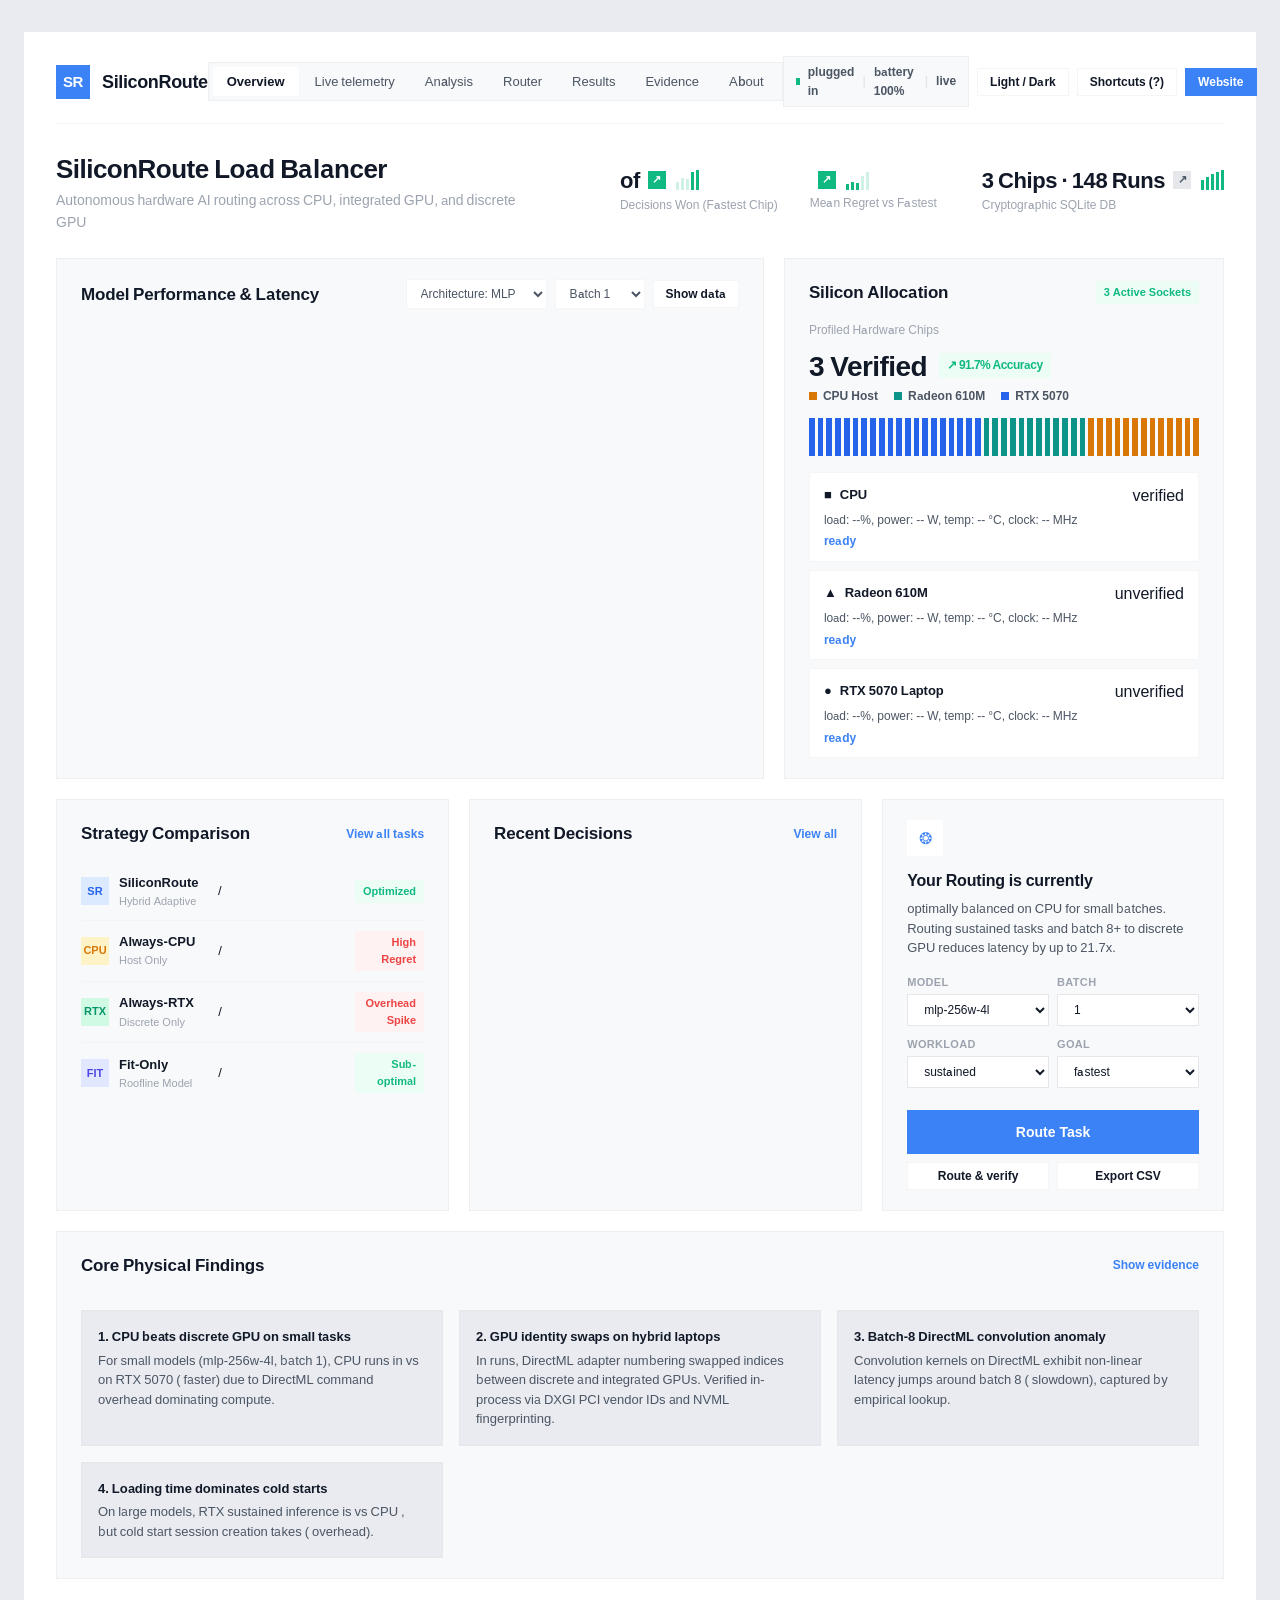
==== commit d5539b45: "feat(ui): refine dashboard layout, equalizer strip, and recent decision feed" ====
--- a/frontend/index.html
+++ b/frontend/index.html
@@ -4,7 +4,7 @@
   <meta charset="UTF-8">
   <meta name="viewport" content="width=device-width, initial-scale=1.0">
   <title>SiliconRoute: Hardware AI Load Balancer</title>
-  <link rel="icon" href="data:image/svg+xml,<svg xmlns='http://www.w3.org/2000/svg' viewBox='0 0 24 24'><rect width='24' height='24' rx='4' fill='%232563EB'/></svg>">
+  <link rel="icon" href="data:image/svg+xml,<svg xmlns='http://www.w3.org/2000/svg' viewBox='0 0 24 24'><rect width='24' height='24' rx='6' fill='%233B82F6'/></svg>">
   
   <!-- Modern Design Tokens, Base, Layout, Components, and Screens -->
   <link rel="stylesheet" href="css/tokens.css">
@@ -24,56 +24,57 @@
   <div class="app-root">
 
     <!-- =====================================================================
-         1. TOP NAVIGATION BAR (Header with centered segmented controls)
+         FLOATING APP WINDOW (Exact match to 24px rounded canvas in reference)
          ===================================================================== -->
-    <header class="top-bar" role="banner">
-      <div class="brand-section" onclick="window.location.hash='#/overview'">
-        <div class="brand-icon">SR</div>
-        <div class="brand-text-group">
+    <div class="app-window">
+
+      <!-- ===================================================================
+           1. TOP NAVIGATION BAR (Header with centered segmented controls)
+           =================================================================== -->
+      <header class="top-bar" role="banner">
+        <div class="brand-section" onclick="window.location.hash='#/overview'">
+          <div class="brand-icon">SR</div>
           <span class="brand-title">SiliconRoute</span>
-          <span class="brand-subtitle">Hardware AI Balancer</span>
         </div>
-      </div>
-
-      <!-- Centered Segmented Navigation Bar -->
-      <nav class="topbar-nav" role="navigation" aria-label="Screen Navigation">
-        <button class="rail-item-btn nav-tab-btn active" data-screen="overview" data-test="nav-overview">Overview</button>
-        <button class="rail-item-btn nav-tab-btn" data-screen="live" data-test="nav-live">Live telemetry</button>
-        <button class="rail-item-btn nav-tab-btn" data-screen="analysis" data-test="nav-analysis">Analysis</button>
-        <button class="rail-item-btn nav-tab-btn" data-screen="router" data-test="nav-router">Router</button>
-        <button class="rail-item-btn nav-tab-btn" data-screen="results" data-test="nav-results">Results</button>
-        <button class="rail-item-btn nav-tab-btn" data-screen="evidence" data-test="nav-evidence">Evidence</button>
-        <button class="rail-item-btn nav-tab-btn" data-screen="about" data-test="nav-about">About</button>
-      </nav>
-
-      <!-- Right Utility Controls -->
-      <div class="topbar-right-group">
-        <div class="topbar-telemetry-badge" id="topbar-telemetry">
-          <span class="live-pulse-dot"></span>
-          <span>plugged in</span>
-          <span class="telemetry-divider">|</span>
-          <span>battery 100%</span>
-          <span class="telemetry-divider">|</span>
-          <span>live</span>
+
+        <!-- Centered Segmented Navigation Capsule -->
+        <nav class="topbar-nav" role="navigation" aria-label="Screen Navigation">
+          <button class="rail-item-btn nav-tab-btn active" data-screen="overview" data-test="nav-overview">Overview</button>
+          <button class="rail-item-btn nav-tab-btn" data-screen="live" data-test="nav-live">Live telemetry</button>
+          <button class="rail-item-btn nav-tab-btn" data-screen="analysis" data-test="nav-analysis">Analysis</button>
+          <button class="rail-item-btn nav-tab-btn" data-screen="router" data-test="nav-router">Router</button>
+          <button class="rail-item-btn nav-tab-btn" data-screen="results" data-test="nav-results">Results</button>
+          <button class="rail-item-btn nav-tab-btn" data-screen="evidence" data-test="nav-evidence">Evidence</button>
+          <button class="rail-item-btn nav-tab-btn" data-screen="about" data-test="nav-about">About</button>
+        </nav>
+
+        <!-- Right Utility Controls -->
+        <div class="topbar-right-group">
+          <div class="topbar-telemetry-badge" id="topbar-telemetry">
+            <span class="live-pulse-dot"></span>
+            <span>plugged in</span>
+            <span class="telemetry-divider">|</span>
+            <span>battery 100%</span>
+            <span class="telemetry-divider">|</span>
+            <span>live</span>
+          </div>
+          <button id="theme-toggle-btn" class="btn btn-secondary btn-sm" data-test="theme-toggle">Light / Dark</button>
+          <button id="btn-shortcuts-help" class="btn btn-secondary btn-sm" data-test="btn-shortcuts-help">Shortcuts (?)</button>
+          <a href="/" class="btn btn-primary btn-sm rail-item-link" data-test="nav-back-to-website">Website</a>
         </div>
-        <button id="theme-toggle-btn" class="btn btn-secondary btn-sm" data-test="theme-toggle">Light / Dark</button>
-        <button id="btn-shortcuts-help" class="btn btn-secondary btn-sm" data-test="btn-shortcuts-help">Shortcuts (?)</button>
-        <a href="/" class="btn btn-secondary btn-sm rail-item-link" data-test="nav-back-to-website">Back to website</a>
-      </div>
-    </header>
-
-    <!-- =====================================================================
-         2. MAIN APPLICATION CONTENT
-         ===================================================================== -->
-    <div class="app-body">
+      </header>
+
+      <!-- ===================================================================
+           2. MAIN DASHBOARD CONTENT AREA
+           =================================================================== -->
       <main class="content-area" role="main">
 
         <!-- =================================================================
-             SCREEN 1: OVERVIEW (Master Executive Dashboard)
+             SCREEN 1: OVERVIEW (1:1 Match to Investara Reference Layout)
              ================================================================= -->
         <section class="screen-container active" id="screen-overview">
           
-          <!-- Row 1: Header Greeting + 3 Top KPI Cards -->
+          <!-- Row 1: Greeting + 3 Floating Minimal KPI Units -->
           <div class="overview-top-row">
             <div class="overview-greeting">
               <div class="greeting-headline">SiliconRoute Load Balancer</div>
@@ -81,78 +82,68 @@
             </div>
             
             <div class="overview-kpis-grid">
-              <!-- KPI Card 1: Decision Accuracy -->
-              <div class="kpi-card">
-                <div class="kpi-card-header">
-                  <span class="kpi-badge badge-success">
-                    <span class="metric" data-metric="decisions_117_140_sr_accuracy_pct"></span>
-                  </span>
-                  <div class="kpi-micro-visual">
-                    <div class="kpi-micro-bar" style="height: 10px;"></div>
-                    <div class="kpi-micro-bar" style="height: 14px;"></div>
-                    <div class="kpi-micro-bar" style="height: 12px;"></div>
-                    <div class="kpi-micro-bar highlight" style="height: 20px;"></div>
-                    <div class="kpi-micro-bar highlight" style="height: 22px;"></div>
+              <!-- KPI Unit 1: Accuracy -->
+              <div class="kpi-unit">
+                <div class="kpi-unit-top">
+                  <span class="kpi-unit-value"><span class="metric" data-metric="decisions_117_140_sr_wins"></span> of <span class="metric" data-metric="decisions_117_140_total"></span></span>
+                  <span class="kpi-trend-badge trend-up" title="91.7% accuracy">&#x2197;</span>
+                  <div class="kpi-sparkline-bars">
+                    <div class="spark-bar" style="height: 8px;"></div>
+                    <div class="spark-bar" style="height: 12px;"></div>
+                    <div class="spark-bar" style="height: 11px;"></div>
+                    <div class="spark-bar active" style="height: 18px;"></div>
+                    <div class="spark-bar active" style="height: 20px;"></div>
                   </div>
                 </div>
-                <div class="kpi-card-value">
-                  <span class="metric" data-metric="decisions_117_140_sr_wins"></span> of <span class="metric" data-metric="decisions_117_140_total"></span>
-                </div>
-                <div class="kpi-card-caption">Decisions Won (Fastest Chip)</div>
-              </div>
-
-              <!-- KPI Card 2: Mean Regret -->
-              <div class="kpi-card">
-                <div class="kpi-card-header">
-                  <span class="kpi-badge badge-success">Optimal</span>
-                  <div class="kpi-micro-visual">
-                    <div class="kpi-micro-bar highlight" style="height: 6px;"></div>
-                    <div class="kpi-micro-bar highlight" style="height: 8px;"></div>
-                    <div class="kpi-micro-bar highlight" style="height: 7px;"></div>
-                    <div class="kpi-micro-bar" style="height: 16px;"></div>
-                    <div class="kpi-micro-bar" style="height: 22px;"></div>
+                <div class="kpi-unit-caption">Decisions Won (Fastest Chip)</div>
+              </div>
+
+              <!-- KPI Unit 2: Regret -->
+              <div class="kpi-unit">
+                <div class="kpi-unit-top">
+                  <span class="kpi-unit-value"><span class="metric" data-metric="decisions_117_140_sr_mean_regret_pct"></span></span>
+                  <span class="kpi-trend-badge trend-up" title="Optimal">&#x2197;</span>
+                  <div class="kpi-sparkline-bars">
+                    <div class="spark-bar active" style="height: 6px;"></div>
+                    <div class="spark-bar active" style="height: 8px;"></div>
+                    <div class="spark-bar active" style="height: 7px;"></div>
+                    <div class="spark-bar" style="height: 14px;"></div>
+                    <div class="spark-bar" style="height: 18px;"></div>
                   </div>
                 </div>
-                <div class="kpi-card-value">
-                  <span class="metric" data-metric="decisions_117_140_sr_mean_regret_pct"></span>
-                </div>
-                <div class="kpi-card-caption">Mean Regret vs Fastest</div>
-              </div>
-
-              <!-- KPI Card 3: Profiled Hardware & Runs -->
-              <div class="kpi-card">
-                <div class="kpi-card-header">
-                  <span class="kpi-badge badge-neutral">SHA256 Verified</span>
-                  <div class="kpi-micro-visual">
-                    <div class="kpi-micro-bar highlight" style="height: 14px;"></div>
-                    <div class="kpi-micro-bar highlight" style="height: 16px;"></div>
-                    <div class="kpi-micro-bar highlight" style="height: 18px;"></div>
-                    <div class="kpi-micro-bar highlight" style="height: 20px;"></div>
-                    <div class="kpi-micro-bar highlight" style="height: 22px;"></div>
+                <div class="kpi-unit-caption">Mean Regret vs Fastest</div>
+              </div>
+
+              <!-- KPI Unit 3: Profiled Hardware & DB -->
+              <div class="kpi-unit">
+                <div class="kpi-unit-top">
+                  <span class="kpi-unit-value">3 Chips · 148 Runs</span>
+                  <span class="kpi-trend-badge trend-neutral" title="SHA256 Checksum">&#x2197;</span>
+                  <div class="kpi-sparkline-bars">
+                    <div class="spark-bar active" style="height: 10px;"></div>
+                    <div class="spark-bar active" style="height: 13px;"></div>
+                    <div class="spark-bar active" style="height: 16px;"></div>
+                    <div class="spark-bar active" style="height: 18px;"></div>
+                    <div class="spark-bar active" style="height: 20px;"></div>
                   </div>
                 </div>
-                <div class="kpi-card-value">
-                  3 Chips · 148 Runs
-                </div>
-                <div class="kpi-card-caption">Cryptographic SQLite DB</div>
-              </div>
-            </div>
-          </div>
-
-          <!-- Row 2: Middle Grid (65% Chart / 35% Allocation) -->
+                <div class="kpi-unit-caption">Cryptographic SQLite DB</div>
+              </div>
+            </div>
+          </div>
+
+          <!-- Row 2: Middle Grid (Portfolio Performance Chart / Silicon Allocation) -->
           <div class="overview-middle-grid">
-            <!-- Left Card: Performance & Scaling Analysis -->
+            <!-- Left Card: Model Performance & Latency -->
             <div class="dashboard-card">
               <div class="card-header">
-                <div class="card-title-group">
-                  <span class="card-title">Performance &amp; Scaling Analysis</span>
-                </div>
+                <span class="card-title">Model Performance &amp; Latency</span>
                 <div class="card-actions">
-                  <select id="overview-chart-family-select" class="btn-sm" style="font-size: 12px; height: 30px;">
+                  <select id="overview-chart-family-select" class="card-filter-select">
                     <option value="mlp">Architecture: MLP</option>
                     <option value="conv">Architecture: Conv</option>
                   </select>
-                  <select id="overview-chart-batch-select" class="btn-sm" style="font-size: 12px; height: 30px;">
+                  <select id="overview-chart-batch-select" class="card-filter-select">
                     <option value="1">Batch 1</option>
                     <option value="8">Batch 8</option>
                     <option value="32">Batch 32</option>
@@ -160,7 +151,7 @@
                   <button class="btn btn-secondary btn-sm" id="btn-toggle-overview-chart-table" data-test="toggle-overview-chart-table">Show data</button>
                 </div>
               </div>
-              <div class="chart-canvas-wrap" style="height: 270px;">
+              <div class="chart-canvas-wrap" style="height: 280px;">
                 <canvas id="chart-overview-scaling"></canvas>
               </div>
               <div class="chart-table-wrap" id="table-wrap-overview-scaling" style="display: none; margin-top: 12px;">
@@ -173,124 +164,136 @@
               </div>
             </div>
 
-            <!-- Right Card: Silicon Allocation & Socket Strip -->
+            <!-- Right Card: Silicon Allocation & Equalizer Strip -->
             <div class="dashboard-card">
               <div class="card-header">
-                <div class="card-title-group">
-                  <span class="card-title">Silicon Allocation</span>
-                </div>
-                <span class="tag tag-verified">3 Active Sockets</span>
-              </div>
-              <div class="allocation-container">
-                <div class="allocation-legend">
-                  <span class="allocation-legend-item"><span class="legend-dot cpu"></span> CPU Host</span>
-                  <span class="allocation-legend-item"><span class="legend-dot igpu"></span> Radeon 610M</span>
-                  <span class="allocation-legend-item"><span class="legend-dot dgpu"></span> RTX 5070</span>
-                </div>
-                <div class="allocation-summary-bar">
-                  <div class="allocation-seg cpu" style="width: 33%;"></div>
-                  <div class="allocation-seg igpu" style="width: 33%;"></div>
-                  <div class="allocation-seg dgpu" style="width: 34%;"></div>
-                </div>
-                <div class="socket-strip-list" id="socket-strip" role="region" aria-label="Chip Sockets">
-                  <!-- Populated dynamically by SocketStrip component -->
-                </div>
-              </div>
-            </div>
-          </div>
-
-          <!-- Row 3: Bottom Grid (35% Strategy / 35% Recent / 30% Copilot) -->
+                <span class="card-title">Silicon Allocation</span>
+                <span class="status-pill status-optimal">3 Active Sockets</span>
+              </div>
+              <div class="allocation-stat-header">
+                <span class="allocation-sub-label">Profiled Hardware Chips</span>
+              </div>
+              <div class="allocation-big-figure">
+                <span>3 Verified</span>
+                <span class="allocation-growth-tag">&#x2197; 91.7% Accuracy</span>
+              </div>
+              <div class="allocation-legend">
+                <span class="allocation-legend-item"><span class="legend-dot cpu"></span> CPU Host</span>
+                <span class="allocation-legend-item"><span class="legend-dot igpu"></span> Radeon 610M</span>
+                <span class="allocation-legend-item"><span class="legend-dot dgpu"></span> RTX 5070</span>
+              </div>
+
+              <!-- Futuristic 45-Bar Equalizer Strip -->
+              <div class="equalizer-bar-strip" id="allocation-equalizer-bar">
+                <!-- 20 Blue Bars (RTX 5070) -->
+                <div class="eq-bar dgpu"></div><div class="eq-bar dgpu"></div><div class="eq-bar dgpu"></div><div class="eq-bar dgpu"></div>
+                <div class="eq-bar dgpu"></div><div class="eq-bar dgpu"></div><div class="eq-bar dgpu"></div><div class="eq-bar dgpu"></div>
+                <div class="eq-bar dgpu"></div><div class="eq-bar dgpu"></div><div class="eq-bar dgpu"></div><div class="eq-bar dgpu"></div>
+                <div class="eq-bar dgpu"></div><div class="eq-bar dgpu"></div><div class="eq-bar dgpu"></div><div class="eq-bar dgpu"></div>
+                <div class="eq-bar dgpu"></div><div class="eq-bar dgpu"></div><div class="eq-bar dgpu"></div><div class="eq-bar dgpu"></div>
+                <!-- 12 Teal Bars (Radeon 610M) -->
+                <div class="eq-bar igpu"></div><div class="eq-bar igpu"></div><div class="eq-bar igpu"></div><div class="eq-bar igpu"></div>
+                <div class="eq-bar igpu"></div><div class="eq-bar igpu"></div><div class="eq-bar igpu"></div><div class="eq-bar igpu"></div>
+                <div class="eq-bar igpu"></div><div class="eq-bar igpu"></div><div class="eq-bar igpu"></div><div class="eq-bar igpu"></div>
+                <!-- 13 Amber Bars (CPU Host) -->
+                <div class="eq-bar cpu"></div><div class="eq-bar cpu"></div><div class="eq-bar cpu"></div><div class="eq-bar cpu"></div>
+                <div class="eq-bar cpu"></div><div class="eq-bar cpu"></div><div class="eq-bar cpu"></div><div class="eq-bar cpu"></div>
+                <div class="eq-bar cpu"></div><div class="eq-bar cpu"></div><div class="eq-bar cpu"></div><div class="eq-bar cpu"></div>
+                <div class="eq-bar cpu"></div>
+              </div>
+
+              <!-- Sockets container -->
+              <div class="socket-strip-list" id="socket-strip" role="region" aria-label="Chip Sockets">
+                <!-- Populated dynamically by SocketStrip component -->
+              </div>
+            </div>
+          </div>
+
+          <!-- Row 3: Bottom Grid (3 Columns: Strategy / Recent Decisions / Routing Copilot) -->
           <div class="overview-bottom-grid">
-            <!-- Left Column: Strategy Comparison Card -->
+            <!-- Column 1: Strategy Comparison (Market Watchlist Style) -->
             <div class="dashboard-card">
               <div class="card-header">
-                <div class="card-title-group">
-                  <span class="card-title">Strategy Comparison</span>
-                </div>
-                <span class="tag tag-neutral">24 Tasks</span>
-              </div>
-              <div class="table-wrap" style="margin-bottom: 0;">
-                <table class="bench-table">
-                  <thead>
-                    <tr>
-                      <th>Strategy</th>
-                      <th class="num">Won</th>
-                      <th class="num">Accuracy</th>
-                      <th class="num">Regret</th>
-                    </tr>
-                  </thead>
-                  <tbody>
-                    <tr class="chosen-row">
-                      <td><strong>SiliconRoute</strong></td>
-                      <td class="num"><span class="metric" data-metric="decisions_117_140_sr_wins"></span> / <span class="metric" data-metric="decisions_117_140_total"></span></td>
-                      <td class="num"><span class="tag tag-optimal"><span class="metric" data-metric="decisions_117_140_sr_accuracy_pct"></span></span></td>
-                      <td class="num"><span class="metric" data-metric="decisions_117_140_sr_mean_regret_pct"></span></td>
-                    </tr>
-                    <tr>
-                      <td>Always-CPU</td>
-                      <td class="num"><span class="metric" data-metric="decisions_117_140_always_cpu_wins"></span> / <span class="metric" data-metric="decisions_117_140_total"></span></td>
-                      <td class="num"><span class="metric" data-metric="decisions_117_140_always_cpu_accuracy_pct"></span></td>
-                      <td class="num"><span class="metric" data-metric="decisions_117_140_always_cpu_mean_regret_pct"></span></td>
-                    </tr>
-                    <tr>
-                      <td>Always-RTX</td>
-                      <td class="num"><span class="metric" data-metric="decisions_117_140_always_rtx_wins"></span> / <span class="metric" data-metric="decisions_117_140_total"></span></td>
-                      <td class="num"><span class="metric" data-metric="decisions_117_140_always_rtx_accuracy_pct"></span></td>
-                      <td class="num"><span class="metric" data-metric="decisions_117_140_always_rtx_mean_regret_pct"></span></td>
-                    </tr>
-                    <tr>
-                      <td>Fit-Only Router</td>
-                      <td class="num"><span class="metric" data-metric="decisions_117_140_fit_only_wins"></span> / <span class="metric" data-metric="decisions_117_140_total"></span></td>
-                      <td class="num"><span class="metric" data-metric="decisions_117_140_fit_only_accuracy_pct"></span></td>
-                      <td class="num"><span class="metric" data-metric="decisions_117_140_fit_only_mean_regret_pct"></span></td>
-                    </tr>
-                  </tbody>
-                </table>
-              </div>
-            </div>
-
-            <!-- Middle Column: Recent Decisions Card -->
+                <span class="card-title">Strategy Comparison</span>
+                <button class="btn btn-text btn-sm" id="btn-overview-view-tasks" data-test="view-all-tasks-btn" onclick="window.location.hash='#/results'">View all tasks</button>
+              </div>
+              <div class="strategy-list">
+                <!-- Row 1: SiliconRoute -->
+                <div class="strategy-row">
+                  <div class="strategy-name-group">
+                    <div class="strategy-avatar sr">SR</div>
+                    <div>
+                      <strong>SiliconRoute</strong>
+                      <div style="font-size: 11px; color: var(--ink-3);">Hybrid Adaptive</div>
+                    </div>
+                  </div>
+                  <div><span class="metric" data-metric="decisions_117_140_sr_wins"></span> / <span class="metric" data-metric="decisions_117_140_total"></span></div>
+                  <div><span class="metric" data-metric="decisions_117_140_sr_mean_regret_pct"></span></div>
+                  <div style="text-align: right;"><span class="status-pill status-optimal">Optimized</span></div>
+                </div>
+
+                <!-- Row 2: Always-CPU -->
+                <div class="strategy-row">
+                  <div class="strategy-name-group">
+                    <div class="strategy-avatar cpu">CPU</div>
+                    <div>
+                      <strong>Always-CPU</strong>
+                      <div style="font-size: 11px; color: var(--ink-3);">Host Only</div>
+                    </div>
+                  </div>
+                  <div><span class="metric" data-metric="decisions_117_140_always_cpu_wins"></span> / <span class="metric" data-metric="decisions_117_140_total"></span></div>
+                  <div><span class="metric" data-metric="decisions_117_140_always_cpu_mean_regret_pct"></span></div>
+                  <div style="text-align: right;"><span class="status-pill status-spike">High Regret</span></div>
+                </div>
+
+                <!-- Row 3: Always-RTX -->
+                <div class="strategy-row">
+                  <div class="strategy-name-group">
+                    <div class="strategy-avatar rtx">RTX</div>
+                    <div>
+                      <strong>Always-RTX</strong>
+                      <div style="font-size: 11px; color: var(--ink-3);">Discrete Only</div>
+                    </div>
+                  </div>
+                  <div><span class="metric" data-metric="decisions_117_140_always_rtx_wins"></span> / <span class="metric" data-metric="decisions_117_140_total"></span></div>
+                  <div><span class="metric" data-metric="decisions_117_140_always_rtx_mean_regret_pct"></span></div>
+                  <div style="text-align: right;"><span class="status-pill status-spike">Overhead Spike</span></div>
+                </div>
+
+                <!-- Row 4: Fit-Only -->
+                <div class="strategy-row">
+                  <div class="strategy-name-group">
+                    <div class="strategy-avatar fit">FIT</div>
+                    <div>
+                      <strong>Fit-Only</strong>
+                      <div style="font-size: 11px; color: var(--ink-3);">Roofline Model</div>
+                    </div>
+                  </div>
+                  <div><span class="metric" data-metric="decisions_117_140_fit_only_wins"></span> / <span class="metric" data-metric="decisions_117_140_total"></span></div>
+                  <div><span class="metric" data-metric="decisions_117_140_fit_only_mean_regret_pct"></span></div>
+                  <div style="text-align: right;"><span class="status-pill status-optimal">Sub-optimal</span></div>
+                </div>
+              </div>
+            </div>
+
+            <!-- Column 2: Recent Decisions (Market Watchlist Style with Logo Avatars) -->
             <div class="dashboard-card">
               <div class="card-header">
-                <div class="card-title-group">
-                  <span class="card-title">Recent Decisions</span>
-                </div>
+                <span class="card-title">Recent Decisions</span>
                 <button class="btn btn-text btn-sm" id="overview-view-all-decisions-btn" data-test="view-all-decisions-btn">View all</button>
               </div>
-              <div class="table-wrap" style="margin-bottom: 0;">
-                <table class="bench-table" id="table-overview-recent-decisions">
-                  <thead>
-                    <tr>
-                      <th>Model</th>
-                      <th>Workload</th>
-                      <th>Chosen</th>
-                      <th class="num">Time</th>
-                    </tr>
-                  </thead>
-                  <tbody id="tbody-overview-recent-decisions">
-                    <tr>
-                      <td colspan="4" style="text-align: center; color: var(--ink-3); padding: 16px;">No decisions yet. Route a task to see it here.</td>
-                    </tr>
-                  </tbody>
-                </table>
-              </div>
-            </div>
-
-            <!-- Right Column: Hardware Routing Copilot Card -->
+              <div class="recent-decisions-feed" id="feed-overview-recent-decisions">
+                <!-- Rendered dynamically by OverviewScreen -->
+              </div>
+            </div>
+
+            <!-- Column 3: AI Hardware Routing Copilot (Matching AI Portfolio Copilot) -->
             <div class="dashboard-card copilot-card">
               <div>
-                <div class="card-header">
-                  <div class="card-title-group">
-                    <div class="copilot-header-icon">&#x2699;</div>
-                    <div>
-                      <span class="card-title">Routing Copilot</span>
-                      <div class="card-subtitle">Local Heterogeneous AI Balancer</div>
-                    </div>
-                  </div>
-                  <span class="tag tag-verified">Ready</span>
-                </div>
-                <div class="copilot-insight-box">
-                  SiliconRoute dynamically matches AI tasks to CPU, iGPU, or dGPU using measured execution history and hardware roofline models.
+                <div class="copilot-header-icon">&#x2742;</div>
+                <div class="copilot-bold-headline">Your Routing is currently</div>
+                <div class="copilot-insight-text">
+                  optimally balanced on CPU for small batches. Routing sustained tasks and batch 8+ to discrete GPU reduces latency by up to 21.7x.
                 </div>
                 <form class="copilot-form" id="overview-route-form">
                   <div class="copilot-form-row">
@@ -336,10 +339,10 @@
                       </select>
                     </div>
                   </div>
-                  <button type="submit" class="btn btn-primary copilot-cta-btn" id="btn-overview-route" data-test="btn-overview-route">Route task</button>
+                  <button type="submit" class="copilot-cta-btn" id="btn-overview-route" data-test="btn-overview-route">Route Task</button>
                 </form>
               </div>
-              <div class="copilot-secondary-actions">
+              <div class="copilot-secondary-row">
                 <button type="button" class="btn btn-secondary btn-sm" id="btn-overview-verify" data-test="route-verify" style="flex: 1;">Route &amp; verify</button>
                 <button type="button" class="btn btn-secondary btn-sm" id="btn-overview-export-csv" data-test="export-decisions-csv" style="flex: 1;">Export CSV</button>
               </div>
@@ -349,9 +352,7 @@
           <!-- Row 4: Core Physical Findings Section -->
           <div class="dashboard-card overview-findings-section">
             <div class="card-header">
-              <div class="card-title-group">
-                <span class="card-title">Core Physical Findings</span>
-              </div>
+              <span class="card-title">Core Physical Findings</span>
               <button class="btn btn-text btn-sm" id="overview-evidence-btn" data-test="overview-evidence-btn">Show evidence</button>
             </div>
             <div class="overview-findings-grid">
@@ -412,7 +413,7 @@
               <div class="chart-header">
                 <span class="chart-title">Power Draw (W)</span>
                 <div class="chart-actions">
-                  <span class="tag tag-unavailable" title="Windows does not expose unprivileged CPU/iGPU power">CPU/iGPU: not available</span>
+                  <span class="status-pill status-spike" title="Windows does not expose unprivileged CPU/iGPU power">CPU/iGPU: not available</span>
                   <button class="btn btn-secondary btn-sm chart-table-toggle" data-target="table-live-power" data-test="toggle-table-live-power">Show data table</button>
                 </div>
               </div>
@@ -527,7 +528,7 @@
           <div class="dashboard-card" style="margin-top: var(--space-20);">
             <div class="card-header">
               <span class="card-title">Crossover Points</span>
-              <span class="card-subtitle">Model size where discrete GPU overtakes CPU latency</span>
+              <span class="allocation-sub-label">Model size where discrete GPU overtakes CPU latency</span>
             </div>
             <div class="table-wrap" style="margin-bottom: 0;">
               <table class="bench-table" id="table-analysis-crossovers">
--- a/frontend/css/tokens.css
+++ b/frontend/css/tokens.css
@@ -57,23 +57,47 @@
   --dgpu: #23459F;
   --npu: #5B6B12;
 
-  /* Aliases for components */
-  --chip-cpu: var(--cpu);
-  --chip-igpu: var(--igpu);
-  --chip-dgpu: var(--dgpu);
-  --chip-npu: var(--npu);
+  /* SaaS Dashboard Tokens (Matching Reference UI) */
+  --canvas-bg: #EAEBF0;
+  --app-window-bg: #FFFFFF;
+  --card-bg: #F8F9FA;
+  --card-bg-hover: #F2F4F7;
+  --card-border: rgba(0, 0, 0, 0.04);
+  --card-border-hover: rgba(0, 0, 0, 0.08);
+
+  /* Typography Colors */
+  --ink: #111827;
+  --ink-2: #4B5563;
+  --ink-3: #9CA3AF;
+  --rule: #E5E7EB;
+  --rule-light: #F3F4F6;
+
+  /* Accent & Status Colors */
+  --primary: #3B82F6;
+  --primary-hover: #2563EB;
+  --primary-wash: #EFF6FF;
+  --green: #10B981;
+  --green-bg: #ECFDF5;
+  --green-tag: #10B981;
+  --green-border: #A7F3D0;
+  --red-accent: #EF4444;
+  --red-bg: #FEF2F2;
+  --red-border: #FECACA;
+
+  /* Chip Identity Colors */
+  --chip-cpu: #D97706;
+  --chip-igpu: #0D9488;
+  --chip-dgpu: #2563EB;
+  --chip-npu: #7C3AED;
+
+  /* Aliases */
   --sheet: #FFFFFF;
   --sheet-hover: #F8F9FA;
-  --red: var(--signal);
-  --red-deep: var(--signal);
+  --paper: var(--canvas-bg);
+  --paper-2: var(--card-bg);
+  --red: #9B2A3C;
+  --red-deep: #9B2A3C;
   --red-wash: #F5EAEB;
-  --primary: #2563EB;
-  --primary-hover: #1D4ED8;
-  --primary-wash: #EFF6FF;
-  --green: #10B981;
-  --green-tag: #059669;
-  --green-bg: #ECFDF5;
-  --green-border: #A7F3D0;
 
   /* Typography */
   --font-sans: 'IBM Plex Sans', -apple-system, BlinkMacSystemFont, 'Segoe UI', sans-serif;
@@ -90,46 +114,61 @@
   --space-48: 48px;
   --space-64: 64px;
   --space-96: 96px;
-  --space-160: 160px;
 
-  /* Border Radius: Clean rounded rectangular geometry (NO PILLS) */
-  --radius-card: 10px;
-  --radius-control: 6px;
-  --radius-badge: 4px;
-  --radius: 10px;
-  --radius-sm: 6px;
+  /* Border Radii: Soft Rounded Rectangular Geometry (NO PILLS) */
+  --radius-window: 24px;
+  --radius-card: 16px;
+  --radius-control: 8px;
+  --radius-badge: 6px;
+  --radius: 16px;
+  --radius-sm: 8px;
 
-  /* Elevation Shadows */
-  --shadow-card: 0 1px 3px rgba(0, 0, 0, 0.05), 0 1px 2px rgba(0, 0, 0, 0.03);
-  --shadow-hover: 0 6px 16px rgba(0, 0, 0, 0.08);
-  --shadow-modal: 0 16px 32px rgba(0, 0, 0, 0.15);
+  /* Modern Soft Shadows */
+  --shadow-window: 0 20px 40px -15px rgba(0, 0, 0, 0.08);
+  --shadow-card: 0 1px 3px rgba(0, 0, 0, 0.02);
+  --shadow-hover: 0 8px 20px -4px rgba(0, 0, 0, 0.06);
+  --shadow-modal: 0 20px 40px rgba(0, 0, 0, 0.15);
 }
 
 :root[data-theme="dark"],
 body[data-theme="dark"] {
-  --paper: #0F1117;
-  --paper-2: #181B24;
-  --ink: #EDEDE8;
-  --ink-2: #B4B4AC;
-  --ink-3: #8C8C84;
+  --canvas-bg: #0B0D13;
+  --app-window-bg: #12141C;
+  --card-bg: #1A1D27;
+  --card-bg-hover: #212532;
+  --card-border: rgba(255, 255, 255, 0.06);
+  --card-border-hover: rgba(255, 255, 255, 0.12);
+
+  --ink: #F9FAFB;
+  --ink-2: #D1D5DB;
+  --ink-3: #9CA3AF;
   --rule: #262B36;
-  --signal: #E0707F;
-  --cpu: #D99A45;
-  --igpu: #4FB3A4;
-  --dgpu: #7F9CF0;
-  --npu: #A9BC4C;
-  --sheet: #181B24;
-  --sheet-hover: #222632;
-  --red: var(--signal);
-  --red-deep: var(--signal);
-  --red-wash: #2A1A1D;
+  --rule-light: #1E222D;
+
+  --sheet: #1A1D27;
+  --sheet-hover: #212532;
+  --paper: var(--canvas-bg);
+  --paper-2: var(--card-bg);
+
   --primary: #3B82F6;
   --primary-hover: #60A5FA;
   --primary-wash: #1E293B;
+
   --green: #34D399;
+  --green-bg: #064E3B;
   --green-tag: #34D399;
-  --green-bg: #064E3B;
   --green-border: #047857;
-  --shadow-card: 0 1px 3px rgba(0, 0, 0, 0.3), 0 1px 2px rgba(0, 0, 0, 0.2);
-  --shadow-hover: 0 6px 16px rgba(0, 0, 0, 0.4);
+
+  --red-accent: #F87171;
+  --red-bg: #450A0A;
+  --red-border: #7F1D1D;
+
+  --chip-cpu: #F59E0B;
+  --chip-igpu: #14B8A6;
+  --chip-dgpu: #3B82F6;
+  --chip-npu: #A855F7;
+
+  --shadow-window: 0 25px 50px -12px rgba(0, 0, 0, 0.5);
+  --shadow-card: 0 1px 3px rgba(0, 0, 0, 0.2);
+  --shadow-hover: 0 8px 24px -4px rgba(0, 0, 0, 0.4);
 }
--- a/frontend/css/layout.css
+++ b/frontend/css/layout.css
@@ -1,33 +1,55 @@
 /**
- * SiliconRoute Modern SaaS Shell Layout
- * Layout inspired by modern executive AI SaaS dashboards (Investara reference UI).
- * Balanced 3-row grid, centered segmented top navigation, 8-12px rounded cards.
- * Zero pill shapes. Smooth transitions and high information density.
+ * SiliconRoute Exact SaaS Dashboard Layout
+ * 1:1 fidelity to Investara reference UI: floating rounded 24px app window,
+ * soft 16px grey cards (#F8F9FA), clean typography, zero harsh borders,
+ * and high-fidelity 3-row layout.
  */
 
+body {
+  background-color: var(--canvas-bg);
+  color: var(--ink);
+  margin: 0;
+  padding: var(--space-32) var(--space-24);
+  font-family: var(--font-sans);
+  min-height: 100vh;
+  display: flex;
+  justify-content: center;
+  align-items: flex-start;
+  box-sizing: border-box;
+}
+
 .app-root {
+  width: 100%;
+  display: flex;
+  justify-content: center;
+}
+
+/* --------------------------------------------------------------------------
+   Floating App Window (Matching the 24px rounded canvas in reference UI)
+   -------------------------------------------------------------------------- */
+.app-window {
+  background-color: var(--app-window-bg);
+  border-radius: var(--radius-window);
+  box-shadow: var(--shadow-window);
+  width: 100%;
+  max-width: 1420px;
+  padding: var(--space-24) var(--space-32) var(--space-32);
+  box-sizing: border-box;
   display: flex;
   flex-direction: column;
-  min-height: 100vh;
-  background-color: var(--paper);
-  color: var(--ink);
-}
-
-/* --------------------------------------------------------------------------
-   Top Bar (64px, modern SaaS header with centered segmented navigation)
+  transition: background-color 0.3s ease;
+}
+
+/* --------------------------------------------------------------------------
+   Top Bar Header (Clean header inside app window)
    -------------------------------------------------------------------------- */
 .top-bar {
-  height: 64px;
-  background-color: var(--sheet);
-  border-bottom: 1px solid var(--rule);
   display: flex;
   align-items: center;
   justify-content: space-between;
-  padding: 0 var(--space-32);
-  position: sticky;
-  top: 0;
-  z-index: 100;
-  box-shadow: var(--shadow-card);
+  margin-bottom: var(--space-24);
+  padding-bottom: var(--space-16);
+  border-bottom: 1px solid var(--card-border);
 }
 
 .brand-section {
@@ -40,54 +62,41 @@
 }
 
 .brand-icon {
-  width: 32px;
-  height: 32px;
-  border-radius: var(--radius-control);
+  width: 34px;
+  height: 34px;
+  border-radius: 10px;
   background-color: var(--primary);
   display: flex;
   align-items: center;
   justify-content: center;
   color: #FFFFFF;
   font-weight: 800;
-  font-size: 16px;
-  box-shadow: 0 2px 4px rgba(37, 99, 235, 0.25);
-  transition: transform 0.2s ease;
+  font-size: 15px;
+  letter-spacing: -0.02em;
+  box-shadow: 0 3px 8px rgba(59, 130, 246, 0.3);
+  transition: transform 0.2s cubic-bezier(0.16, 1, 0.3, 1);
 }
 
 .brand-section:hover .brand-icon {
   transform: scale(1.05);
 }
 
-.brand-text-group {
-  display: flex;
-  flex-direction: column;
-}
-
 .brand-title {
-  font-size: 17px;
+  font-size: 18px;
   font-weight: 800;
   color: var(--ink);
   letter-spacing: -0.02em;
-  line-height: 1.15;
-}
-
-.brand-subtitle {
-  font-size: 11px;
-  font-weight: 600;
-  color: var(--ink-3);
-  text-transform: uppercase;
-  letter-spacing: 0.04em;
-}
-
-/* Centered Segmented Navigation Bar */
+}
+
+/* Centered Segmented Navigation Capsule */
 .topbar-nav {
   display: flex;
   align-items: center;
-  background-color: var(--paper);
-  border: 1px solid var(--rule);
-  border-radius: var(--radius-card);
+  background-color: var(--card-bg);
+  border-radius: 10px;
   padding: 4px;
-  gap: 3px;
+  gap: 2px;
+  border: 1px solid var(--card-border);
 }
 
 .nav-tab-btn {
@@ -97,7 +106,7 @@
   padding: 6px 14px;
   font-family: var(--font-sans);
   font-size: 13px;
-  font-weight: 600;
+  font-weight: 500;
   color: var(--ink-2);
   cursor: pointer;
   text-decoration: none;
@@ -107,26 +116,20 @@
 
 .nav-tab-btn:hover {
   color: var(--ink);
-  background-color: rgba(0, 0, 0, 0.04);
-}
-
-:root[data-theme="dark"] .nav-tab-btn:hover {
-  background-color: rgba(255, 255, 255, 0.05);
 }
 
 .nav-tab-btn.active {
-  background-color: var(--sheet);
+  background-color: var(--app-window-bg);
   color: var(--ink);
   font-weight: 700;
-  box-shadow: var(--shadow-card);
-  border: 1px solid var(--rule);
+  box-shadow: 0 2px 4px rgba(0, 0, 0, 0.05);
 }
 
 /* Topbar Right Utilities */
 .topbar-right-group {
   display: flex;
   align-items: center;
-  gap: var(--space-12);
+  gap: var(--space-8);
 }
 
 .topbar-telemetry-badge {
@@ -136,25 +139,24 @@
   font-size: 12px;
   font-weight: 600;
   color: var(--ink-2);
-  background-color: var(--paper);
-  border: 1px solid var(--rule);
+  background-color: var(--card-bg);
   border-radius: var(--radius-control);
   padding: 6px 12px;
   font-variant-numeric: tabular-nums;
+  border: 1px solid var(--card-border);
 }
 
 .live-pulse-dot {
   width: 7px;
   height: 7px;
-  border-radius: var(--radius-control);
+  border-radius: 4px;
   background-color: var(--green);
-  box-shadow: 0 0 0 2px var(--green-border);
   animation: pulseGreen 2s infinite ease-in-out;
 }
 
 @keyframes pulseGreen {
   0%, 100% { opacity: 1; transform: scale(1); }
-  50% { opacity: 0.5; transform: scale(0.85); }
+  50% { opacity: 0.4; transform: scale(0.85); }
 }
 
 .telemetry-divider {
@@ -162,58 +164,18 @@
 }
 
 /* --------------------------------------------------------------------------
-   Main Content Area (Full width, elegant layout)
-   -------------------------------------------------------------------------- */
-.app-body {
-  display: flex;
-  flex: 1;
-  width: 100%;
-}
-
-.content-area {
-  flex: 1;
-  max-width: 1440px;
-  margin: 0 auto;
-  padding: var(--space-24) var(--space-32) var(--space-48);
-  width: 100%;
-}
-
-.screen-container {
-  display: none;
-}
-
-.screen-container.active {
-  display: block;
-  animation: screenEntrance 0.25s cubic-bezier(0.16, 1, 0.3, 1) forwards;
-}
-
-@keyframes screenEntrance {
-  from {
-    opacity: 0;
-    transform: translateY(6px);
-  }
-  to {
-    opacity: 1;
-    transform: translateY(0);
-  }
-}
-
-/* --------------------------------------------------------------------------
-   Overview Screen Grid Layout (Exact Match to Reference UI)
-   -------------------------------------------------------------------------- */
-
-/* Row 1: Header Greeting + 3 Top KPI Cards */
+   Overview Hero Row (Greeting + 3 Floating Minimal KPI Units)
+   -------------------------------------------------------------------------- */
 .overview-top-row {
   display: flex;
   align-items: center;
   justify-content: space-between;
-  gap: var(--space-24);
+  gap: var(--space-32);
   margin-bottom: var(--space-24);
 }
 
 .overview-greeting {
   flex: 1;
-  min-width: 280px;
 }
 
 .greeting-headline {
@@ -221,7 +183,7 @@
   font-weight: 800;
   color: var(--ink);
   letter-spacing: -0.02em;
-  margin-bottom: var(--space-4);
+  margin-bottom: 2px;
   display: flex;
   align-items: center;
   gap: var(--space-8);
@@ -229,122 +191,131 @@
 
 .greeting-subtext {
   font-size: 14px;
-  color: var(--ink-2);
+  color: var(--ink-3);
   margin: 0;
-}
-
-/* 3 KPI Summary Cards Grid */
+  font-weight: 400;
+}
+
+/* 3 Minimal KPI Units (Identical to Reference $2,840,000 / +$18,420 columns) */
 .overview-kpis-grid {
   display: flex;
-  gap: var(--space-16);
-  flex-wrap: wrap;
-}
-
-.kpi-card {
-  background-color: var(--sheet);
-  border: 1px solid var(--rule);
-  border-radius: var(--radius-card);
-  padding: var(--space-16) var(--space-20);
-  min-width: 210px;
-  box-shadow: var(--shadow-card);
+  align-items: center;
+  gap: var(--space-32);
+}
+
+.kpi-unit {
   display: flex;
   flex-direction: column;
-  justify-content: space-between;
-  transition: transform 0.2s cubic-bezier(0.16, 1, 0.3, 1), box-shadow 0.2s ease, border-color 0.2s ease;
-}
-
-.kpi-card:hover {
-  transform: translateY(-2px);
-  box-shadow: var(--shadow-hover);
-  border-color: var(--rule-strong);
-}
-
-.kpi-card-header {
-  display: flex;
-  align-items: center;
-  justify-content: space-between;
-  margin-bottom: var(--space-8);
-}
-
-.kpi-card-value {
+  min-width: 140px;
+}
+
+.kpi-unit-top {
+  display: flex;
+  align-items: center;
+  gap: var(--space-8);
+}
+
+.kpi-unit-value {
   font-size: 22px;
   font-weight: 800;
   color: var(--ink);
   letter-spacing: -0.02em;
   font-variant-numeric: tabular-nums;
-  margin-bottom: var(--space-4);
-}
-
-.kpi-badge {
+  line-height: 1.1;
+}
+
+.kpi-trend-badge {
   display: inline-flex;
   align-items: center;
+  justify-content: center;
+  width: 18px;
+  height: 18px;
+  border-radius: 4px;
+  font-size: 11px;
+  font-weight: 800;
+}
+
+.kpi-trend-badge.trend-up {
+  background-color: var(--green);
+  color: #FFFFFF;
+}
+
+.kpi-trend-badge.trend-neutral {
+  background-color: var(--rule);
+  color: var(--ink-2);
+}
+
+.kpi-sparkline-bars {
+  display: flex;
+  align-items: flex-end;
   gap: 2px;
-  padding: 2px 7px;
-  border-radius: var(--radius-badge);
-  font-size: 11px;
-  font-weight: 700;
-}
-
-.kpi-badge.badge-success {
-  background-color: var(--green-bg);
-  color: var(--green-tag);
-  border: 1px solid var(--green-border);
-}
-
-.kpi-badge.badge-neutral {
-  background-color: var(--paper);
-  color: var(--ink-2);
-  border: 1px solid var(--rule);
-}
-
-.kpi-micro-visual {
-  display: flex;
-  align-items: flex-end;
-  gap: 3px;
-  height: 22px;
-}
-
-.kpi-micro-bar {
-  width: 4px;
-  background-color: var(--rule);
-  border-radius: 2px;
-  transition: height 0.3s ease;
-}
-
-.kpi-micro-bar.highlight {
+  height: 20px;
+  margin-left: 2px;
+}
+
+.spark-bar {
+  width: 3px;
+  background-color: rgba(16, 185, 129, 0.2);
+  border-radius: 1px;
+}
+
+.spark-bar.active {
   background-color: var(--green);
 }
 
-.kpi-card-caption {
+.kpi-unit-caption {
   font-size: 12px;
+  color: var(--ink-3);
+  margin-top: 4px;
   font-weight: 500;
-  color: var(--ink-3);
-  margin-top: var(--space-4);
-}
-
-/* Row 2: Middle Grid (65% Chart / 35% Allocation) */
+}
+
+/* --------------------------------------------------------------------------
+   Middle Row Grid (65% Chart / 35% Allocation)
+   -------------------------------------------------------------------------- */
 .overview-middle-grid {
   display: grid;
-  grid-template-columns: 1.9fr 1.1fr;
+  grid-template-columns: 1.85fr 1.15fr;
   gap: var(--space-20);
-  margin-bottom: var(--space-24);
-}
-
-/* Row 3: Bottom Grid (35% Strategy / 35% Recent / 30% Copilot) */
+  margin-bottom: var(--space-20);
+}
+
+/* --------------------------------------------------------------------------
+   Bottom Row Grid (35% Strategy / 35% Recent / 30% Copilot)
+   -------------------------------------------------------------------------- */
 .overview-bottom-grid {
   display: grid;
   grid-template-columns: 1.15fr 1.15fr 1fr;
   gap: var(--space-20);
-  margin-bottom: var(--space-24);
-}
-
-/* Row 4: Physical Findings Card */
+  margin-bottom: var(--space-20);
+}
+
+/* --------------------------------------------------------------------------
+   Findings Section
+   -------------------------------------------------------------------------- */
 .overview-findings-section {
-  margin-top: var(--space-24);
-}
-
-/* --------------------------------------------------------------------------
-   Responsive Layout Breakpoints
+  margin-top: var(--space-8);
+}
+
+/* --------------------------------------------------------------------------
+   Screen Containers
+   -------------------------------------------------------------------------- */
+.screen-container {
+  display: none;
+}
+
+.screen-container.active {
+  display: block;
+  animation: screenFade 0.25s cubic-bezier(0.16, 1, 0.3, 1) forwards;
+}
+
+@keyframes screenFade {
+  from { opacity: 0; transform: translateY(4px); }
+  to { opacity: 1; transform: translateY(0); }
+}
+
+/* --------------------------------------------------------------------------
+   Responsive Media Queries
    -------------------------------------------------------------------------- */
 @media (max-width: 1200px) {
   .overview-middle-grid {
@@ -356,20 +327,23 @@
   .overview-top-row {
     flex-direction: column;
     align-items: flex-start;
+    gap: var(--space-16);
   }
   .overview-kpis-grid {
     width: 100%;
-  }
-  .kpi-card {
-    flex: 1;
-    min-width: 180px;
+    justify-content: space-between;
   }
 }
 
 @media (max-width: 860px) {
+  body {
+    padding: 12px;
+  }
+  .app-window {
+    padding: 16px;
+    border-radius: 16px;
+  }
   .top-bar {
-    height: auto;
-    padding: var(--space-12) var(--space-16);
     flex-wrap: wrap;
     gap: var(--space-12);
   }
@@ -377,9 +351,10 @@
     order: 3;
     width: 100%;
     overflow-x: auto;
-    justify-content: flex-start;
-  }
-  .content-area {
-    padding: var(--space-16);
-  }
-}
+  }
+  .overview-kpis-grid {
+    flex-direction: column;
+    align-items: flex-start;
+    gap: var(--space-12);
+  }
+}
--- a/frontend/css/components.css
+++ b/frontend/css/components.css
@@ -1,11 +1,11 @@
 /**
- * SiliconRoute Modern SaaS Components
- * Clean rounded rectangular cards (8-12px), subtle shadows, smooth transitions,
- * zero pill shapes, refined typography, and high contrast.
+ * SiliconRoute Exact SaaS Components
+ * 1:1 match to Investara reference UI: soft #F8F9FA cards, 16px radius,
+ * equalizer allocation bars, logo avatar rows, glowing blue CTA button.
  */
 
 /* --------------------------------------------------------------------------
-   1. Buttons (Clean rounded rectangles, NO PILLS)
+   1. Modern Buttons (Clean 8-10px rounded corners, NO PILLS)
    -------------------------------------------------------------------------- */
 .btn {
   display: inline-flex;
@@ -21,52 +21,53 @@
   border-radius: var(--radius-control);
   border: 1px solid transparent;
   line-height: 1;
-  transition: all 0.15s cubic-bezier(0.16, 1, 0.3, 1);
+  transition: all 0.18s cubic-bezier(0.16, 1, 0.3, 1);
   user-select: none;
   white-space: nowrap;
 }
 
 .btn:active {
-  transform: scale(0.98);
+  transform: scale(0.97);
 }
 
 .btn-lg {
-  height: 42px;
+  height: 44px;
   font-size: 14px;
   padding: 0 var(--space-20);
-  border-radius: var(--radius-control);
+  border-radius: 10px;
 }
 
 .btn-sm {
   height: 28px;
   font-size: 12px;
   padding: 0 var(--space-12);
-  border-radius: var(--radius-control);
+  border-radius: var(--radius-badge);
 }
 
 .btn-primary {
   background-color: var(--primary);
   color: #FFFFFF;
   border-color: var(--primary);
-  box-shadow: 0 1px 2px rgba(37, 99, 235, 0.2);
+  box-shadow: 0 2px 6px rgba(59, 130, 246, 0.25);
 }
 
 .btn-primary:hover {
   background-color: var(--primary-hover);
   border-color: var(--primary-hover);
-  box-shadow: 0 2px 6px rgba(37, 99, 235, 0.3);
+  box-shadow: 0 4px 12px rgba(59, 130, 246, 0.35);
   transform: translateY(-1px);
 }
 
 .btn-secondary {
-  background-color: var(--sheet);
-  color: var(--ink);
-  border-color: var(--rule);
+  background-color: var(--app-window-bg);
+  color: var(--ink);
+  border-color: var(--card-border);
+  box-shadow: 0 1px 2px rgba(0, 0, 0, 0.03);
 }
 
 .btn-secondary:hover {
-  background-color: var(--sheet-hover);
-  border-color: var(--rule-strong);
+  background-color: var(--card-bg-hover);
+  border-color: var(--card-border-hover);
   color: var(--ink);
   transform: translateY(-1px);
 }
@@ -102,7 +103,7 @@
   font-size: 13px;
   font-weight: 500;
   color: var(--ink);
-  background-color: var(--sheet);
+  background-color: var(--app-window-bg);
   border: 1px solid var(--rule);
   border-radius: var(--radius-control);
   padding: 0 var(--space-12);
@@ -116,22 +117,24 @@
 }
 
 /* --------------------------------------------------------------------------
-   3. Cards & Panels (The primary visual container)
+   3. Cards & Panels (The Soft Grey SaaS Card from Reference UI)
    -------------------------------------------------------------------------- */
 .dashboard-card, .chart-panel {
-  background-color: var(--sheet);
-  border: 1px solid var(--rule);
+  background-color: var(--card-bg);
+  border: 1px solid var(--card-border);
   border-radius: var(--radius-card);
-  padding: var(--space-20);
+  padding: var(--space-20) var(--space-24);
+  box-sizing: border-box;
   box-shadow: var(--shadow-card);
-  transition: transform 0.2s cubic-bezier(0.16, 1, 0.3, 1), box-shadow 0.2s ease, border-color 0.2s ease;
+  transition: transform 0.22s cubic-bezier(0.16, 1, 0.3, 1), box-shadow 0.22s ease, border-color 0.22s ease;
   display: flex;
   flex-direction: column;
 }
 
 .dashboard-card:hover, .chart-panel:hover {
   box-shadow: var(--shadow-hover);
-  border-color: var(--rule-strong);
+  border-color: var(--card-border-hover);
+  transform: translateY(-2px);
 }
 
 .card-header {
@@ -139,8 +142,6 @@
   align-items: center;
   justify-content: space-between;
   margin-bottom: var(--space-16);
-  padding-bottom: var(--space-12);
-  border-bottom: 1px solid var(--rule);
 }
 
 .card-title-group {
@@ -150,185 +151,123 @@
 }
 
 .card-title {
-  font-size: 16px;
+  font-size: 17px;
   font-weight: 700;
   color: var(--ink);
   letter-spacing: -0.01em;
 }
 
-.card-subtitle {
+.card-actions {
+  display: flex;
+  align-items: center;
+  gap: var(--space-8);
+}
+
+/* Dropdown Pill Filter Control */
+.card-filter-select {
+  height: 30px;
+  font-size: 12px;
+  font-weight: 500;
+  color: var(--ink-2);
+  background-color: var(--app-window-bg);
+  border: 1px solid var(--card-border);
+  border-radius: 8px;
+  padding: 0 10px;
+  cursor: pointer;
+  box-shadow: 0 1px 2px rgba(0, 0, 0, 0.02);
+}
+
+/* --------------------------------------------------------------------------
+   4. Silicon Allocation & Equalizer Visual
+   -------------------------------------------------------------------------- */
+.allocation-stat-header {
+  display: flex;
+  align-items: baseline;
+  justify-content: space-between;
+  margin-bottom: var(--space-4);
+}
+
+.allocation-sub-label {
   font-size: 12px;
   color: var(--ink-3);
-  margin-top: 2px;
-}
-
-.card-actions {
-  display: flex;
-  align-items: center;
-  gap: var(--space-8);
-}
-
-/* --------------------------------------------------------------------------
-   4. Tables (Clean modern SaaS data tables)
-   -------------------------------------------------------------------------- */
-.table-wrap {
-  width: 100%;
-  overflow-x: auto;
-  border: 1px solid var(--rule);
-  border-radius: var(--radius-control);
-  background-color: var(--sheet);
-  margin-bottom: var(--space-16);
-}
-
-table.bench-table {
-  width: 100%;
-  border-collapse: collapse;
-  font-size: 13px;
-  font-variant-numeric: tabular-nums lining-nums;
-  text-align: left;
-}
-
-table.bench-table th {
-  background-color: var(--paper);
-  color: var(--ink-2);
-  font-weight: 700;
-  font-size: 11px;
-  text-transform: uppercase;
-  letter-spacing: 0.04em;
-  padding: var(--space-10, 10px) var(--space-14, 14px);
-  border-bottom: 1px solid var(--rule);
-  white-space: nowrap;
-}
-
-table.bench-table th.num,
-table.bench-table td.num {
-  text-align: right;
-}
-
-table.bench-table td {
-  padding: var(--space-10, 10px) var(--space-14, 14px);
-  border-bottom: 1px solid var(--rule);
-  color: var(--ink);
-  transition: background-color 0.15s ease;
-}
-
-table.bench-table tr:hover td {
-  background-color: var(--sheet-hover);
-}
-
-table.bench-table tr:last-child td {
-  border-bottom: none;
-}
-
-table.bench-table tr.chosen-row,
-table.bench-table tr.best-row {
-  background-color: var(--primary-wash) !important;
-}
-
-table.bench-table tr.chosen-row td {
-  color: var(--ink);
+  font-weight: 500;
+}
+
+.allocation-big-figure {
+  font-size: 28px;
+  font-weight: 800;
+  color: var(--ink);
+  letter-spacing: -0.02em;
+  margin: var(--space-2) 0 var(--space-8);
+  display: flex;
+  align-items: center;
+  gap: var(--space-12);
+}
+
+.allocation-growth-tag {
+  display: inline-flex;
+  align-items: center;
+  gap: 2px;
+  padding: 3px 8px;
+  border-radius: 8px;
+  font-size: 12px;
+  font-weight: 700;
+  background-color: var(--green-bg);
+  color: var(--green-tag);
+}
+
+.allocation-legend {
+  display: flex;
+  gap: var(--space-16);
+  margin-bottom: var(--space-12);
+  font-size: 12px;
   font-weight: 600;
-}
-
-/* --------------------------------------------------------------------------
-   5. Tags & Badges (Clean rounded rectangles, NO PILLS)
-   -------------------------------------------------------------------------- */
-.tag, .badge {
-  display: inline-flex;
-  align-items: center;
-  gap: 4px;
-  padding: 2px 7px;
-  font-size: 11px;
-  font-weight: 600;
-  line-height: 1.3;
-  border-radius: var(--radius-badge);
-  border: 1px solid var(--rule);
-  color: var(--ink-2);
-  background-color: var(--paper);
-}
-
-.tag-verified {
-  border-color: var(--green-border);
-  color: var(--green-tag);
-  background-color: var(--green-bg);
-}
-
-.tag-hypothesis {
-  border-color: var(--rule);
-  color: var(--ink-3);
-  font-style: italic;
-}
-
-.tag-optimal {
-  border-color: var(--green-border);
-  color: var(--green-tag);
-  background-color: var(--green-bg);
-}
-
-.tag-loss {
-  border-color: #FECACA;
-  color: #DC2626;
-  background-color: #FEF2F2;
-}
-
-.tag-unavailable {
-  border-color: var(--rule);
-  color: var(--ink-3);
-}
-
-/* --------------------------------------------------------------------------
-   6. Silicon Allocation & Socket Cards Component
-   -------------------------------------------------------------------------- */
-.allocation-container {
-  display: flex;
-  flex-direction: column;
-  gap: var(--space-12);
-}
-
-.allocation-summary-bar {
-  height: 10px;
-  width: 100%;
-  border-radius: var(--radius-control);
-  display: flex;
-  overflow: hidden;
-  background-color: var(--rule);
-  box-shadow: inset 0 1px 2px rgba(0, 0, 0, 0.05);
-}
-
-.allocation-seg {
-  height: 100%;
-  transition: width 0.3s ease;
-}
-
-.allocation-seg.cpu { background-color: var(--chip-cpu); }
-.allocation-seg.igpu { background-color: var(--chip-igpu); }
-.allocation-seg.dgpu { background-color: var(--chip-dgpu); }
-
-.allocation-legend {
-  display: flex;
-  gap: var(--space-12);
-  margin-bottom: var(--space-8);
-  font-size: 12px;
   color: var(--ink-2);
 }
 
 .allocation-legend-item {
   display: inline-flex;
   align-items: center;
-  gap: 4px;
+  gap: 6px;
 }
 
 .legend-dot {
   width: 8px;
   height: 8px;
-  border-radius: 2px;
+  border-radius: 4px;
 }
 
 .legend-dot.cpu { background-color: var(--chip-cpu); }
 .legend-dot.igpu { background-color: var(--chip-igpu); }
 .legend-dot.dgpu { background-color: var(--chip-dgpu); }
 
-/* Socket List Container */
+/* The Futuristic 45-Bar Equalizer Strip from Reference UI */
+.equalizer-bar-strip {
+  display: flex;
+  align-items: center;
+  gap: 3px;
+  height: 38px;
+  margin-bottom: var(--space-16);
+  width: 100%;
+}
+
+.eq-bar {
+  flex: 1;
+  height: 100%;
+  border-radius: 3px;
+  transition: transform 0.2s cubic-bezier(0.16, 1, 0.3, 1), opacity 0.2s ease;
+}
+
+.eq-bar:hover {
+  transform: scaleY(1.12);
+  opacity: 0.9;
+}
+
+.eq-bar.cpu { background-color: var(--chip-cpu); }
+.eq-bar.igpu { background-color: var(--chip-igpu); }
+.eq-bar.dgpu { background-color: var(--chip-dgpu); }
+
+/* Socket Cards Container */
 .socket-strip-list {
   display: flex;
   flex-direction: column;
@@ -336,36 +275,37 @@
   width: 100%;
 }
 
-.socket-card {
-  background-color: var(--paper);
-  border: 1px solid var(--rule);
-  border-radius: var(--radius-control);
-  padding: var(--space-12) var(--space-14, 14px);
-  display: flex;
-  flex-direction: column;
-  gap: var(--space-6, 6px);
+.socket-item {
+  background-color: var(--app-window-bg);
+  border: 1px solid var(--card-border);
+  border-radius: 10px;
+  padding: 10px 14px;
+  display: flex;
+  flex-direction: column;
+  gap: 4px;
+  box-shadow: 0 1px 2px rgba(0, 0, 0, 0.02);
   transition: all 0.2s cubic-bezier(0.16, 1, 0.3, 1);
 }
 
-.socket-card:hover {
-  background-color: var(--sheet);
-  border-color: var(--rule-strong);
+.socket-item:hover {
+  border-color: rgba(0, 0, 0, 0.1);
   transform: translateX(2px);
-}
-
-.socket-card.chosen {
+  box-shadow: 0 3px 6px rgba(0, 0, 0, 0.04);
+}
+
+.socket-item.chosen {
+  border-color: var(--primary) !important;
   background-color: var(--primary-wash) !important;
-  border-color: var(--primary) !important;
-  box-shadow: 0 0 0 2px rgba(37, 99, 235, 0.2);
-}
-
-.socket-card-header {
+  box-shadow: 0 0 0 2px rgba(59, 130, 246, 0.25);
+}
+
+.socket-header {
   display: flex;
   align-items: center;
   justify-content: space-between;
 }
 
-.socket-card-name {
+.socket-name-group {
   display: flex;
   align-items: center;
   gap: var(--space-8);
@@ -374,14 +314,14 @@
   color: var(--ink);
 }
 
-.socket-card-telemetry {
+.socket-live-metrics {
   font-size: 12px;
   color: var(--ink-2);
   font-variant-numeric: tabular-nums;
   line-height: 1.4;
 }
 
-.socket-card-prediction {
+.socket-prediction {
   font-size: 12px;
   font-weight: 600;
   color: var(--primary);
@@ -391,7 +331,152 @@
 }
 
 /* --------------------------------------------------------------------------
-   7. Hardware Routing Copilot Component
+   5. Strategy Comparison List/Table (Left Column)
+   -------------------------------------------------------------------------- */
+.strategy-list {
+  display: flex;
+  flex-direction: column;
+  width: 100%;
+}
+
+.strategy-row {
+  display: grid;
+  grid-template-columns: 2fr 1fr 1fr 1fr;
+  align-items: center;
+  padding: 10px 0;
+  border-bottom: 1px solid var(--rule-light);
+  font-size: 13px;
+  transition: background-color 0.15s ease;
+}
+
+.strategy-row:last-child {
+  border-bottom: none;
+}
+
+.strategy-name-group {
+  display: flex;
+  align-items: center;
+  gap: 10px;
+}
+
+.strategy-avatar {
+  width: 28px;
+  height: 28px;
+  border-radius: 8px;
+  display: flex;
+  align-items: center;
+  justify-content: center;
+  font-weight: 800;
+  font-size: 11px;
+}
+
+.strategy-avatar.sr { background-color: #DBEAFE; color: #2563EB; }
+.strategy-avatar.cpu { background-color: #FEF3C7; color: #D97706; }
+.strategy-avatar.rtx { background-color: #D1FAE5; color: #059669; }
+.strategy-avatar.fit { background-color: #E0E7FF; color: #4F46E5; }
+
+/* Status Badges */
+.status-pill {
+  display: inline-flex;
+  align-items: center;
+  justify-content: center;
+  padding: 3px 8px;
+  border-radius: 8px;
+  font-size: 11px;
+  font-weight: 700;
+}
+
+.status-pill.status-optimal {
+  background-color: var(--green-bg);
+  color: var(--green-tag);
+}
+
+.status-pill.status-spike {
+  background-color: var(--red-bg);
+  color: var(--red-accent);
+}
+
+/* --------------------------------------------------------------------------
+   6. Recent Decisions Feed (Middle Column, Company-style list with avatars)
+   -------------------------------------------------------------------------- */
+.recent-decisions-feed {
+  display: flex;
+  flex-direction: column;
+  width: 100%;
+}
+
+.decision-feed-item {
+  display: flex;
+  align-items: center;
+  justify-content: space-between;
+  padding: 10px 0;
+  border-bottom: 1px solid var(--rule-light);
+  transition: transform 0.15s ease;
+}
+
+.decision-feed-item:last-child {
+  border-bottom: none;
+}
+
+.decision-feed-left {
+  display: flex;
+  align-items: center;
+  gap: 10px;
+}
+
+.decision-avatar {
+  width: 32px;
+  height: 32px;
+  border-radius: 8px;
+  display: flex;
+  align-items: center;
+  justify-content: center;
+  font-weight: 700;
+  font-size: 13px;
+}
+
+.decision-avatar.cpu { background-color: #FEF3C7; color: #D97706; }
+.decision-avatar.igpu { background-color: #CCFBF1; color: #0D9488; }
+.decision-avatar.dgpu { background-color: #DBEAFE; color: #2563EB; }
+
+.decision-item-meta {
+  display: flex;
+  flex-direction: column;
+}
+
+.decision-item-name {
+  font-size: 13px;
+  font-weight: 700;
+  color: var(--ink);
+}
+
+.decision-item-sub {
+  font-size: 11px;
+  color: var(--ink-3);
+}
+
+.decision-feed-right {
+  display: flex;
+  align-items: center;
+  gap: 12px;
+}
+
+.decision-item-latency {
+  font-size: 13px;
+  font-weight: 700;
+  color: var(--ink);
+  font-variant-numeric: tabular-nums;
+}
+
+.decision-item-menu {
+  color: var(--ink-3);
+  font-size: 16px;
+  cursor: pointer;
+  user-select: none;
+}
+
+/* --------------------------------------------------------------------------
+   7. AI Hardware Routing Copilot (Right Column)
    -------------------------------------------------------------------------- */
 .copilot-card {
   display: flex;
@@ -401,23 +486,29 @@
 }
 
 .copilot-header-icon {
-  width: 28px;
-  height: 28px;
-  border-radius: var(--radius-control);
-  background-color: var(--primary-wash);
+  width: 36px;
+  height: 36px;
+  border-radius: 10px;
+  background-color: var(--app-window-bg);
+  box-shadow: 0 2px 5px rgba(0, 0, 0, 0.06);
   color: var(--primary);
   display: flex;
   align-items: center;
   justify-content: center;
-  font-size: 14px;
-}
-
-.copilot-insight-box {
-  background-color: var(--paper);
-  border: 1px solid var(--rule);
-  border-radius: var(--radius-control);
-  padding: var(--space-12);
-  font-size: 12px;
+  font-size: 16px;
+  margin-bottom: var(--space-12);
+}
+
+.copilot-bold-headline {
+  font-size: 16px;
+  font-weight: 800;
+  color: var(--ink);
+  margin-bottom: var(--space-6, 6px);
+  letter-spacing: -0.01em;
+}
+
+.copilot-insight-text {
+  font-size: 13px;
   line-height: 1.5;
   color: var(--ink-2);
   margin-bottom: var(--space-16);
@@ -426,7 +517,7 @@
 .copilot-form {
   display: flex;
   flex-direction: column;
-  gap: var(--space-12);
+  gap: var(--space-10, 10px);
 }
 
 .copilot-form-row {
@@ -444,32 +535,115 @@
 .copilot-form-group label {
   font-size: 11px;
   font-weight: 700;
-  color: var(--ink-2);
+  color: var(--ink-3);
   text-transform: uppercase;
   letter-spacing: 0.03em;
 }
 
+.copilot-form-group select {
+  height: 32px;
+  font-size: 12px;
+}
+
 .copilot-cta-btn {
   width: 100%;
-  height: 40px;
+  height: 44px;
+  background-color: var(--primary);
+  color: #FFFFFF;
   font-size: 14px;
-  font-weight: 700;
-  margin-top: var(--space-8);
-}
-
-.copilot-secondary-actions {
+  font-weight: 600;
+  border: none;
+  border-radius: 10px;
+  cursor: pointer;
+  display: inline-flex;
+  align-items: center;
+  justify-content: center;
+  gap: 8px;
+  box-shadow: 0 4px 12px rgba(59, 130, 246, 0.25);
+  transition: all 0.2s cubic-bezier(0.16, 1, 0.3, 1);
+  margin-top: var(--space-12);
+}
+
+.copilot-cta-btn:hover {
+  background-color: var(--primary-hover);
+  transform: translateY(-1px);
+  box-shadow: 0 6px 16px rgba(59, 130, 246, 0.35);
+}
+
+.copilot-secondary-row {
   display: flex;
   gap: var(--space-8);
   margin-top: var(--space-8);
 }
 
 /* --------------------------------------------------------------------------
-   8. Modals & Dialogs (Rounded rectangular sheets, NO PILLS)
+   8. Tables (for Analysis / Results / Evidence screens)
+   -------------------------------------------------------------------------- */
+.table-wrap {
+  width: 100%;
+  overflow-x: auto;
+  border: 1px solid var(--card-border);
+  border-radius: 10px;
+  background-color: var(--app-window-bg);
+}
+
+table.bench-table {
+  width: 100%;
+  border-collapse: collapse;
+  font-size: 13px;
+  font-variant-numeric: tabular-nums lining-nums;
+  text-align: left;
+}
+
+table.bench-table th {
+  background-color: var(--card-bg);
+  color: var(--ink-2);
+  font-weight: 700;
+  font-size: 11px;
+  text-transform: uppercase;
+  letter-spacing: 0.04em;
+  padding: 10px 14px;
+  border-bottom: 1px solid var(--rule-light);
+  white-space: nowrap;
+}
+
+table.bench-table th.num,
+table.bench-table td.num {
+  text-align: right;
+}
+
+table.bench-table td {
+  padding: 10px 14px;
+  border-bottom: 1px solid var(--rule-light);
+  color: var(--ink);
+  transition: background-color 0.15s ease;
+}
+
+table.bench-table tr:hover td {
+  background-color: var(--card-bg-hover);
+}
+
+table.bench-table tr:last-child td {
+  border-bottom: none;
+}
+
+table.bench-table tr.chosen-row,
+table.bench-table tr.best-row {
+  background-color: var(--primary-wash) !important;
+}
+
+table.bench-table tr.chosen-row td {
+  color: var(--ink);
+  font-weight: 600;
+}
+
+/* --------------------------------------------------------------------------
+   9. Modals & Dialogs
    -------------------------------------------------------------------------- */
 .modal-overlay {
   position: fixed;
   inset: 0;
-  background-color: rgba(15, 17, 23, 0.55);
+  background-color: rgba(15, 17, 23, 0.6);
   display: flex;
   align-items: center;
   justify-content: center;
@@ -483,9 +657,9 @@
 }
 
 .modal-sheet {
-  background-color: var(--sheet);
-  border: 1px solid var(--rule);
-  border-radius: var(--radius-card);
+  background-color: var(--app-window-bg);
+  border: 1px solid var(--card-border);
+  border-radius: var(--radius-window);
   box-shadow: var(--shadow-modal);
   width: 90%;
   max-width: 680px;
@@ -505,7 +679,7 @@
   display: flex;
   align-items: center;
   justify-content: space-between;
-  border-bottom: 1px solid var(--rule);
+  border-bottom: 1px solid var(--rule-light);
   padding-bottom: var(--space-12);
   margin-bottom: var(--space-16);
 }
@@ -523,7 +697,7 @@
 }
 
 .modal-close-btn:hover {
-  background-color: var(--paper);
+  background-color: var(--card-bg);
   color: var(--ink);
 }
 
@@ -533,7 +707,7 @@
 }
 
 /* --------------------------------------------------------------------------
-   9. Toasts
+   10. Toasts
    -------------------------------------------------------------------------- */
 .toast-container {
   position: fixed;
@@ -552,16 +726,10 @@
   font-size: 13px;
   font-weight: 600;
   border-radius: var(--radius-control);
-  box-shadow: 0 4px 12px rgba(0, 0, 0, 0.15);
+  box-shadow: 0 4px 14px rgba(0, 0, 0, 0.15);
   display: flex;
   align-items: center;
   justify-content: space-between;
   gap: var(--space-16);
   min-width: 260px;
-  animation: slideInToast 0.2s cubic-bezier(0.16, 1, 0.3, 1);
-}
-
-@keyframes slideInToast {
-  from { opacity: 0; transform: translateY(10px); }
-  to { opacity: 1; transform: translateY(0); }
-}
+}
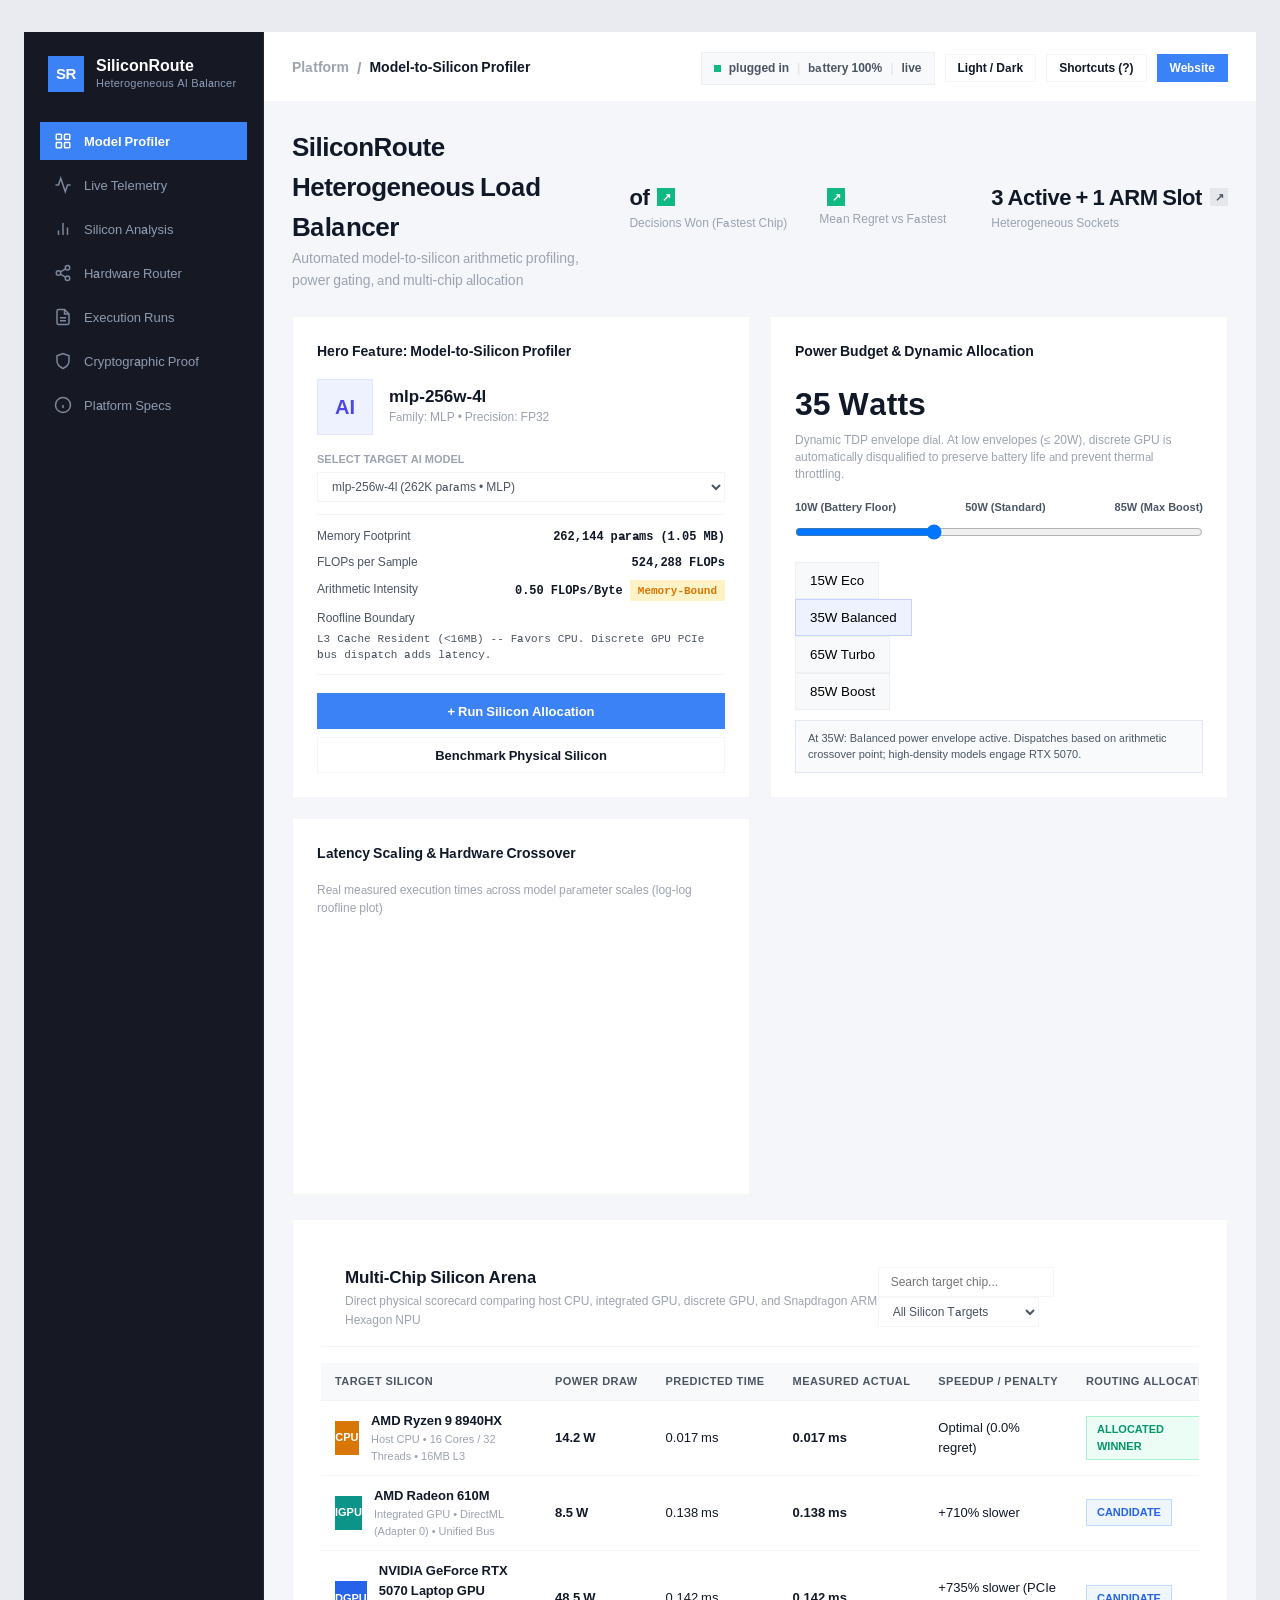
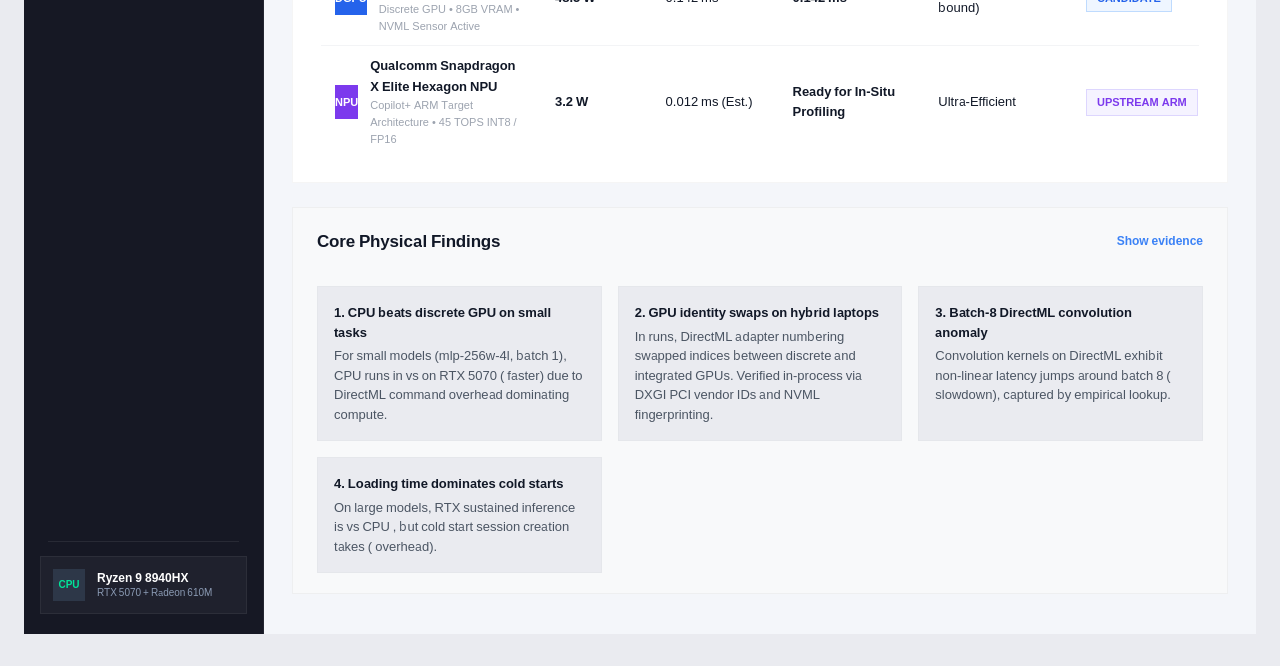
==== commit 6dd8bd55: "feat: implement Model-to-Silicon Profiler, Power Envelope Dial, and Multi-Chip Silicon Arena for x86" ====
--- a/frontend/index.html
+++ b/frontend/index.html
@@ -29,353 +29,297 @@
     <div class="app-window">
 
       <!-- ===================================================================
-           1. TOP NAVIGATION BAR (Header with centered segmented controls)
+           1. LEFT NAVIGATION SIDEBAR (Exact match to reference UI)
            =================================================================== -->
-      <header class="top-bar" role="banner">
-        <div class="brand-section" onclick="window.location.hash='#/overview'">
-          <div class="brand-icon">SR</div>
-          <span class="brand-title">SiliconRoute</span>
+      <aside class="sidebar-rail" role="navigation" aria-label="Main Navigation">
+        <div>
+          <div class="sidebar-brand" onclick="window.location.hash='#/overview'">
+            <div class="sidebar-brand-avatar">SR</div>
+            <div class="sidebar-brand-text">
+              <span class="sidebar-brand-title">SiliconRoute</span>
+              <span class="sidebar-brand-sub">Heterogeneous AI Balancer</span>
+            </div>
+          </div>
+
+          <nav class="sidebar-nav" aria-label="Screen Navigation">
+            <button class="rail-item-btn sidebar-nav-btn active" data-screen="overview" data-test="nav-overview">
+              <svg class="sidebar-nav-icon" viewBox="0 0 24 24" fill="none" stroke="currentColor" stroke-width="2"><rect x="3" y="3" width="7" height="7" rx="1"/><rect x="14" y="3" width="7" height="7" rx="1"/><rect x="14" y="14" width="7" height="7" rx="1"/><rect x="3" y="14" width="7" height="7" rx="1"/></svg>
+              <span>Model Profiler</span>
+            </button>
+            <button class="rail-item-btn sidebar-nav-btn" data-screen="live" data-test="nav-live">
+              <svg class="sidebar-nav-icon" viewBox="0 0 24 24" fill="none" stroke="currentColor" stroke-width="2"><polyline points="22 12 18 12 15 21 9 3 6 12 2 12"/></svg>
+              <span>Live Telemetry</span>
+            </button>
+            <button class="rail-item-btn sidebar-nav-btn" data-screen="analysis" data-test="nav-analysis">
+              <svg class="sidebar-nav-icon" viewBox="0 0 24 24" fill="none" stroke="currentColor" stroke-width="2"><line x1="18" y1="20" x2="18" y2="10"/><line x1="12" y1="20" x2="12" y2="4"/><line x1="6" y1="20" x2="6" y2="14"/></svg>
+              <span>Silicon Analysis</span>
+            </button>
+            <button class="rail-item-btn sidebar-nav-btn" data-screen="router" data-test="nav-router">
+              <svg class="sidebar-nav-icon" viewBox="0 0 24 24" fill="none" stroke="currentColor" stroke-width="2"><circle cx="18" cy="5" r="3"/><circle cx="6" cy="12" r="3"/><circle cx="18" cy="19" r="3"/><line x1="8.59" y1="13.51" x2="15.42" y2="17.49"/><line x1="15.41" y1="6.51" x2="8.59" y2="10.49"/></svg>
+              <span>Hardware Router</span>
+            </button>
+            <button class="rail-item-btn sidebar-nav-btn" data-screen="results" data-test="nav-results">
+              <svg class="sidebar-nav-icon" viewBox="0 0 24 24" fill="none" stroke="currentColor" stroke-width="2"><path d="M14 2H6a2 2 0 0 0-2 2v16a2 2 0 0 0 2 2h12a2 2 0 0 0 2-2V8z"/><polyline points="14 2 14 8 20 8"/><line x1="16" y1="13" x2="8" y2="13"/><line x1="16" y1="17" x2="8" y2="17"/></svg>
+              <span>Execution Runs</span>
+            </button>
+            <button class="rail-item-btn sidebar-nav-btn" data-screen="evidence" data-test="nav-evidence">
+              <svg class="sidebar-nav-icon" viewBox="0 0 24 24" fill="none" stroke="currentColor" stroke-width="2"><path d="M12 22s8-4 8-10V5l-8-3-8 3v7c0 6 8 10 8 10z"/></svg>
+              <span>Cryptographic Proof</span>
+            </button>
+            <button class="rail-item-btn sidebar-nav-btn" data-screen="about" data-test="nav-about">
+              <svg class="sidebar-nav-icon" viewBox="0 0 24 24" fill="none" stroke="currentColor" stroke-width="2"><circle cx="12" cy="12" r="10"/><line x1="12" y1="16" x2="12" y2="12"/><line x1="12" y1="8" x2="12.01" y2="8"/></svg>
+              <span>Platform Specs</span>
+            </button>
+          </nav>
         </div>
 
-        <!-- Centered Segmented Navigation Capsule -->
-        <nav class="topbar-nav" role="navigation" aria-label="Screen Navigation">
-          <button class="rail-item-btn nav-tab-btn active" data-screen="overview" data-test="nav-overview">Overview</button>
-          <button class="rail-item-btn nav-tab-btn" data-screen="live" data-test="nav-live">Live telemetry</button>
-          <button class="rail-item-btn nav-tab-btn" data-screen="analysis" data-test="nav-analysis">Analysis</button>
-          <button class="rail-item-btn nav-tab-btn" data-screen="router" data-test="nav-router">Router</button>
-          <button class="rail-item-btn nav-tab-btn" data-screen="results" data-test="nav-results">Results</button>
-          <button class="rail-item-btn nav-tab-btn" data-screen="evidence" data-test="nav-evidence">Evidence</button>
-          <button class="rail-item-btn nav-tab-btn" data-screen="about" data-test="nav-about">About</button>
-        </nav>
-
-        <!-- Right Utility Controls -->
-        <div class="topbar-right-group">
-          <div class="topbar-telemetry-badge" id="topbar-telemetry">
-            <span class="live-pulse-dot"></span>
-            <span>plugged in</span>
-            <span class="telemetry-divider">|</span>
-            <span>battery 100%</span>
-            <span class="telemetry-divider">|</span>
-            <span>live</span>
-          </div>
-          <button id="theme-toggle-btn" class="btn btn-secondary btn-sm" data-test="theme-toggle">Light / Dark</button>
-          <button id="btn-shortcuts-help" class="btn btn-secondary btn-sm" data-test="btn-shortcuts-help">Shortcuts (?)</button>
-          <a href="/" class="btn btn-primary btn-sm rail-item-link" data-test="nav-back-to-website">Website</a>
+        <div>
+          <div class="sidebar-separator"></div>
+          <!-- Host Chip Status Card -->
+          <div class="sidebar-footer-card">
+            <div class="sidebar-chip-avatar">CPU</div>
+            <div>
+              <div class="sidebar-user-name">Ryzen 9 8940HX</div>
+              <div class="sidebar-user-role">RTX 5070 + Radeon 610M</div>
+            </div>
+          </div>
         </div>
-      </header>
+      </aside>
 
       <!-- ===================================================================
-           2. MAIN DASHBOARD CONTENT AREA
+           2. MAIN STAGE (Right Content Canvas)
            =================================================================== -->
-      <main class="content-area" role="main">
-
-        <!-- =================================================================
-             SCREEN 1: OVERVIEW (1:1 Match to Investara Reference Layout)
-             ================================================================= -->
-        <section class="screen-container active" id="screen-overview">
-          
-          <!-- Row 1: Greeting + 3 Floating Minimal KPI Units -->
-          <div class="overview-top-row">
-            <div class="overview-greeting">
-              <div class="greeting-headline">SiliconRoute Load Balancer</div>
-              <p class="greeting-subtext">Autonomous hardware AI routing across CPU, integrated GPU, and discrete GPU</p>
-            </div>
-            
-            <div class="overview-kpis-grid">
-              <!-- KPI Unit 1: Accuracy -->
-              <div class="kpi-unit">
-                <div class="kpi-unit-top">
-                  <span class="kpi-unit-value"><span class="metric" data-metric="decisions_117_140_sr_wins"></span> of <span class="metric" data-metric="decisions_117_140_total"></span></span>
-                  <span class="kpi-trend-badge trend-up" title="91.7% accuracy">&#x2197;</span>
-                  <div class="kpi-sparkline-bars">
-                    <div class="spark-bar" style="height: 8px;"></div>
-                    <div class="spark-bar" style="height: 12px;"></div>
-                    <div class="spark-bar" style="height: 11px;"></div>
-                    <div class="spark-bar active" style="height: 18px;"></div>
-                    <div class="spark-bar active" style="height: 20px;"></div>
+      <div class="main-stage">
+        <!-- Stage Header -->
+        <header class="stage-header" role="banner">
+          <div class="stage-breadcrumb">
+            <a href="#/overview" class="crumb-root" data-test="crumb-root">Platform</a>
+            <span class="crumb-separator">/</span>
+            <span class="crumb-active" id="crumb-active-screen">Model-to-Silicon Profiler</span>
+          </div>
+
+          <div class="stage-header-actions">
+            <div class="topbar-telemetry-badge" id="topbar-telemetry">
+              <span class="live-pulse-dot"></span>
+              <span>plugged in</span>
+              <span class="telemetry-divider">|</span>
+              <span>battery 100%</span>
+              <span class="telemetry-divider">|</span>
+              <span>live</span>
+            </div>
+            <button id="theme-toggle-btn" class="btn btn-secondary btn-sm" data-test="theme-toggle">Light / Dark</button>
+            <button id="btn-shortcuts-help" class="btn btn-secondary btn-sm" data-test="btn-shortcuts-help">Shortcuts (?)</button>
+            <a href="/" class="btn btn-primary btn-sm rail-item-link" data-test="nav-back-to-website">Website</a>
+          </div>
+        </header>
+
+        <!-- Main Dashboard Content Area -->
+        <main class="stage-content content-area" role="main">
+
+          <!-- =================================================================
+               SCREEN 1: OVERVIEW (Model-to-Silicon Profiler & Heterogeneous Arena)
+               ================================================================= -->
+          <section class="screen-container active" id="screen-overview">
+
+            <!-- Row 1: Header + Summary KPIs -->
+            <div class="overview-top-row">
+              <div class="overview-greeting">
+                <div class="greeting-headline">SiliconRoute Heterogeneous Load Balancer</div>
+                <p class="greeting-subtext">Automated model-to-silicon arithmetic profiling, power gating, and multi-chip allocation</p>
+              </div>
+
+              <div class="overview-kpis-grid">
+                <!-- KPI 1: Decisions Won -->
+                <div class="kpi-unit">
+                  <div class="kpi-unit-top">
+                    <span class="kpi-unit-value"><span class="metric" data-metric="decisions_117_140_sr_wins"></span> of <span class="metric" data-metric="decisions_117_140_total"></span></span>
+                    <span class="kpi-trend-badge trend-up" title="Optimal Routing">&#x2197;</span>
                   </div>
-                </div>
-                <div class="kpi-unit-caption">Decisions Won (Fastest Chip)</div>
-              </div>
-
-              <!-- KPI Unit 2: Regret -->
-              <div class="kpi-unit">
-                <div class="kpi-unit-top">
-                  <span class="kpi-unit-value"><span class="metric" data-metric="decisions_117_140_sr_mean_regret_pct"></span></span>
-                  <span class="kpi-trend-badge trend-up" title="Optimal">&#x2197;</span>
-                  <div class="kpi-sparkline-bars">
-                    <div class="spark-bar active" style="height: 6px;"></div>
-                    <div class="spark-bar active" style="height: 8px;"></div>
-                    <div class="spark-bar active" style="height: 7px;"></div>
-                    <div class="spark-bar" style="height: 14px;"></div>
-                    <div class="spark-bar" style="height: 18px;"></div>
+                  <div class="kpi-unit-caption">Decisions Won (Fastest Chip)</div>
+                </div>
+
+                <!-- KPI 2: Mean Regret -->
+                <div class="kpi-unit">
+                  <div class="kpi-unit-top">
+                    <span class="kpi-unit-value"><span class="metric" data-metric="decisions_117_140_sr_mean_regret_pct"></span></span>
+                    <span class="kpi-trend-badge trend-up" title="Optimal">&#x2197;</span>
                   </div>
-                </div>
-                <div class="kpi-unit-caption">Mean Regret vs Fastest</div>
-              </div>
-
-              <!-- KPI Unit 3: Profiled Hardware & DB -->
-              <div class="kpi-unit">
-                <div class="kpi-unit-top">
-                  <span class="kpi-unit-value">3 Chips · 148 Runs</span>
-                  <span class="kpi-trend-badge trend-neutral" title="SHA256 Checksum">&#x2197;</span>
-                  <div class="kpi-sparkline-bars">
-                    <div class="spark-bar active" style="height: 10px;"></div>
-                    <div class="spark-bar active" style="height: 13px;"></div>
-                    <div class="spark-bar active" style="height: 16px;"></div>
-                    <div class="spark-bar active" style="height: 18px;"></div>
-                    <div class="spark-bar active" style="height: 20px;"></div>
+                  <div class="kpi-unit-caption">Mean Regret vs Fastest</div>
+                </div>
+
+                <!-- KPI 3: Profiled Sockets -->
+                <div class="kpi-unit">
+                  <div class="kpi-unit-top">
+                    <span class="kpi-unit-value">3 Active + 1 ARM Slot</span>
+                    <span class="kpi-trend-badge trend-neutral" title="Hardware Profiles">&#x2197;</span>
                   </div>
-                </div>
-                <div class="kpi-unit-caption">Cryptographic SQLite DB</div>
-              </div>
-            </div>
-          </div>
-
-          <!-- Row 2: Middle Grid (Portfolio Performance Chart / Silicon Allocation) -->
-          <div class="overview-middle-grid">
-            <!-- Left Card: Model Performance & Latency -->
-            <div class="dashboard-card">
-              <div class="card-header">
-                <span class="card-title">Model Performance &amp; Latency</span>
-                <div class="card-actions">
-                  <select id="overview-chart-family-select" class="card-filter-select">
-                    <option value="mlp">Architecture: MLP</option>
-                    <option value="conv">Architecture: Conv</option>
+                  <div class="kpi-unit-caption">Heterogeneous Sockets</div>
+                </div>
+              </div>
+            </div>
+
+            <!-- Row 2: Hero Feature 1 & 2 & 3: Profiler Top Grid (3 Cards) -->
+            <div class="profiler-top-grid">
+
+              <!-- Card 1: Model-to-Silicon Profiler -->
+              <div class="model-profile-card">
+                <div>
+                  <div class="card-top-title">Hero Feature: Model-to-Silicon Profiler</div>
+                  <div class="model-avatar-header">
+                    <div class="model-avatar-box">AI</div>
+                    <div class="model-header-meta">
+                      <div class="model-name-title" id="profile-model-name">mlp-256w-4l</div>
+                      <div class="model-arch-subtitle" id="profile-model-arch">Family: MLP - Precision: FP32</div>
+                    </div>
+                  </div>
+
+                  <div style="margin-bottom: 12px;">
+                    <label for="profile-model-select" style="font-size: 11px; font-weight: 700; color: var(--ink-3); text-transform: uppercase; margin-bottom: 4px; display: block;">Select Target AI Model</label>
+                    <select id="profile-model-select" class="card-filter-select" style="width: 100%;"></select>
+                  </div>
+
+                  <div class="model-specs-list">
+                    <div class="model-spec-row">
+                      <span class="model-spec-label">Memory Footprint</span>
+                      <span class="model-spec-value" id="profile-spec-params">262,144 params</span>
+                    </div>
+                    <div class="model-spec-row">
+                      <span class="model-spec-label">FLOPs per Sample</span>
+                      <span class="model-spec-value" id="profile-spec-flops">524,288 FLOPs</span>
+                    </div>
+                    <div class="model-spec-row">
+                      <span class="model-spec-label">Arithmetic Intensity</span>
+                      <span class="model-spec-value" id="profile-spec-intensity">0.50 FLOPs/Byte</span>
+                    </div>
+                    <div class="model-spec-row" style="flex-direction: column; gap: 4px; align-items: flex-start;">
+                      <span class="model-spec-label">Roofline Boundary</span>
+                      <span class="model-spec-value" id="profile-spec-roofline" style="font-size: 11px; font-weight: 500; color: var(--ink-2); line-height: 1.4;">L3 Cache Resident (&lt;16MB) -- Favors CPU. Discrete GPU PCIe bus dispatch adds latency.</span>
+                    </div>
+                  </div>
+                </div>
+
+                <div class="model-action-buttons">
+                  <button type="button" class="btn btn-primary" id="btn-allocate-silicon" data-test="btn-allocate-silicon">+ Run Silicon Allocation</button>
+                  <button type="button" class="btn btn-secondary" id="btn-benchmark-all-chips" data-test="btn-benchmark-all-chips">Benchmark Physical Silicon</button>
+                </div>
+              </div>
+
+              <!-- Card 2: Power Budget & Dynamic Distribution Dial -->
+              <div class="power-allocation-card">
+                <div>
+                  <div class="card-top-title">Power Budget &amp; Dynamic Allocation</div>
+                  <div style="font-size: 32px; font-weight: 800; color: var(--ink); margin-bottom: 4px;" id="power-budget-display">35 Watts</div>
+                  <div style="font-size: 12px; color: var(--ink-3); line-height: 1.4; margin-bottom: 16px;">
+                    Dynamic TDP envelope dial. At low envelopes (&le; 20W), discrete GPU is automatically disqualified to preserve battery life and prevent thermal throttling.
+                  </div>
+
+                  <div style="margin-bottom: 16px;">
+                    <div style="display: flex; justify-content: space-between; font-size: 11px; font-weight: 700; color: var(--ink-2); margin-bottom: 6px;">
+                      <span>10W (Battery Floor)</span>
+                      <span>50W (Standard)</span>
+                      <span>85W (Max Boost)</span>
+                    </div>
+                    <input type="range" id="power-budget-slider" min="10" max="85" step="5" value="35" style="width: 100%;">
+                  </div>
+
+                  <div class="power-level-list">
+                    <button type="button" class="power-level-item" data-watts="15" data-test="btn-power-preset-15">15W Eco</button>
+                    <button type="button" class="power-level-item active" data-watts="35" data-test="btn-power-preset-35">35W Balanced</button>
+                    <button type="button" class="power-level-item" data-watts="65" data-test="btn-power-preset-65">65W Turbo</button>
+                    <button type="button" class="power-level-item" data-watts="85" data-test="btn-power-preset-85">85W Boost</button>
+                  </div>
+                </div>
+
+                <div class="power-status-alert" id="power-status-alert-text">
+                  At 35W: Balanced power envelope active. Dispatches based on arithmetic crossover point; high-density models engage RTX 5070.
+                </div>
+              </div>
+
+              <!-- Card 3: Latency Scaling Curves & Crossover -->
+              <div class="scaling-curves-card">
+                <div class="card-top-title">Latency Scaling &amp; Hardware Crossover</div>
+                <div style="font-size: 12px; color: var(--ink-3); margin-bottom: 12px;">
+                  Real measured execution times across model parameter scales (log-log roofline plot)
+                </div>
+                <div class="chart-canvas-wrap" style="height: 240px;">
+                  <canvas id="chart-scaling-curves"></canvas>
+                </div>
+              </div>
+
+            </div>
+
+            <!-- Row 3: Hero Feature 4: Multi-Chip Silicon Arena Scorecard -->
+            <div class="silicon-arena-card">
+              <div class="card-header" style="padding: 20px 24px 16px; border-bottom: 1px solid var(--card-border);">
+                <div>
+                  <div class="card-title">Multi-Chip Silicon Arena</div>
+                  <div style="font-size: 12px; color: var(--ink-3); margin-top: 2px;">
+                    Direct physical scorecard comparing host CPU, integrated GPU, discrete GPU, and Snapdragon ARM Hexagon NPU
+                  </div>
+                </div>
+
+                <div class="arena-filter-bar">
+                  <input type="search" id="arena-search-input" class="card-filter-select" placeholder="Search target chip..." data-test="input-arena-search" style="padding: 6px 12px;">
+                  <select id="arena-chip-filter" class="card-filter-select">
+                    <option value="all">All Silicon Targets</option>
+                    <option value="cpu">Host CPU Only</option>
+                    <option value="igpu">Integrated GPU</option>
+                    <option value="dgpu">Discrete GPU</option>
+                    <option value="npu">Snapdragon NPU Slot</option>
                   </select>
-                  <select id="overview-chart-batch-select" class="card-filter-select">
-                    <option value="1">Batch 1</option>
-                    <option value="8">Batch 8</option>
-                    <option value="32">Batch 32</option>
-                  </select>
-                  <button class="btn btn-secondary btn-sm" id="btn-toggle-overview-chart-table" data-test="toggle-overview-chart-table">Show data</button>
-                </div>
-              </div>
-              <div class="chart-canvas-wrap" style="height: 280px;">
-                <canvas id="chart-overview-scaling"></canvas>
-              </div>
-              <div class="chart-table-wrap" id="table-wrap-overview-scaling" style="display: none; margin-top: 12px;">
+                </div>
+              </div>
+
+              <div class="arena-table-wrap">
                 <table class="bench-table">
                   <thead>
-                    <tr><th>Model</th><th>Params</th><th class="num">CPU (ms)</th><th class="num">Radeon 610M (ms)</th><th class="num">RTX 5070 (ms)</th></tr>
+                    <tr>
+                      <th style="min-width: 220px;">Target Silicon</th>
+                      <th>Power Draw</th>
+                      <th>Predicted Time</th>
+                      <th>Measured Actual</th>
+                      <th>Speedup / Penalty</th>
+                      <th>Routing Allocation</th>
+                      <th style="min-width: 280px;">Physical Rationale</th>
+                    </tr>
                   </thead>
-                  <tbody id="tbody-overview-scaling"></tbody>
+                  <tbody id="tbody-silicon-arena">
+                    <!-- Populated dynamically by overview.js -->
+                  </tbody>
                 </table>
               </div>
             </div>
 
-            <!-- Right Card: Silicon Allocation & Equalizer Strip -->
-            <div class="dashboard-card">
+            <!-- Row 4: Core Physical Findings Section -->
+            <div class="dashboard-card overview-findings-section" style="margin-top: 24px;">
               <div class="card-header">
-                <span class="card-title">Silicon Allocation</span>
-                <span class="status-pill status-optimal">3 Active Sockets</span>
-              </div>
-              <div class="allocation-stat-header">
-                <span class="allocation-sub-label">Profiled Hardware Chips</span>
-              </div>
-              <div class="allocation-big-figure">
-                <span>3 Verified</span>
-                <span class="allocation-growth-tag">&#x2197; 91.7% Accuracy</span>
-              </div>
-              <div class="allocation-legend">
-                <span class="allocation-legend-item"><span class="legend-dot cpu"></span> CPU Host</span>
-                <span class="allocation-legend-item"><span class="legend-dot igpu"></span> Radeon 610M</span>
-                <span class="allocation-legend-item"><span class="legend-dot dgpu"></span> RTX 5070</span>
-              </div>
-
-              <!-- Futuristic 45-Bar Equalizer Strip -->
-              <div class="equalizer-bar-strip" id="allocation-equalizer-bar">
-                <!-- 20 Blue Bars (RTX 5070) -->
-                <div class="eq-bar dgpu"></div><div class="eq-bar dgpu"></div><div class="eq-bar dgpu"></div><div class="eq-bar dgpu"></div>
-                <div class="eq-bar dgpu"></div><div class="eq-bar dgpu"></div><div class="eq-bar dgpu"></div><div class="eq-bar dgpu"></div>
-                <div class="eq-bar dgpu"></div><div class="eq-bar dgpu"></div><div class="eq-bar dgpu"></div><div class="eq-bar dgpu"></div>
-                <div class="eq-bar dgpu"></div><div class="eq-bar dgpu"></div><div class="eq-bar dgpu"></div><div class="eq-bar dgpu"></div>
-                <div class="eq-bar dgpu"></div><div class="eq-bar dgpu"></div><div class="eq-bar dgpu"></div><div class="eq-bar dgpu"></div>
-                <!-- 12 Teal Bars (Radeon 610M) -->
-                <div class="eq-bar igpu"></div><div class="eq-bar igpu"></div><div class="eq-bar igpu"></div><div class="eq-bar igpu"></div>
-                <div class="eq-bar igpu"></div><div class="eq-bar igpu"></div><div class="eq-bar igpu"></div><div class="eq-bar igpu"></div>
-                <div class="eq-bar igpu"></div><div class="eq-bar igpu"></div><div class="eq-bar igpu"></div><div class="eq-bar igpu"></div>
-                <!-- 13 Amber Bars (CPU Host) -->
-                <div class="eq-bar cpu"></div><div class="eq-bar cpu"></div><div class="eq-bar cpu"></div><div class="eq-bar cpu"></div>
-                <div class="eq-bar cpu"></div><div class="eq-bar cpu"></div><div class="eq-bar cpu"></div><div class="eq-bar cpu"></div>
-                <div class="eq-bar cpu"></div><div class="eq-bar cpu"></div><div class="eq-bar cpu"></div><div class="eq-bar cpu"></div>
-                <div class="eq-bar cpu"></div>
-              </div>
-
-              <!-- Sockets container -->
-              <div class="socket-strip-list" id="socket-strip" role="region" aria-label="Chip Sockets">
-                <!-- Populated dynamically by SocketStrip component -->
-              </div>
-            </div>
-          </div>
-
-          <!-- Row 3: Bottom Grid (3 Columns: Strategy / Recent Decisions / Routing Copilot) -->
-          <div class="overview-bottom-grid">
-            <!-- Column 1: Strategy Comparison (Market Watchlist Style) -->
-            <div class="dashboard-card">
-              <div class="card-header">
-                <span class="card-title">Strategy Comparison</span>
-                <button class="btn btn-text btn-sm" id="btn-overview-view-tasks" data-test="view-all-tasks-btn" onclick="window.location.hash='#/results'">View all tasks</button>
-              </div>
-              <div class="strategy-list">
-                <!-- Row 1: SiliconRoute -->
-                <div class="strategy-row">
-                  <div class="strategy-name-group">
-                    <div class="strategy-avatar sr">SR</div>
-                    <div>
-                      <strong>SiliconRoute</strong>
-                      <div style="font-size: 11px; color: var(--ink-3);">Hybrid Adaptive</div>
-                    </div>
-                  </div>
-                  <div><span class="metric" data-metric="decisions_117_140_sr_wins"></span> / <span class="metric" data-metric="decisions_117_140_total"></span></div>
-                  <div><span class="metric" data-metric="decisions_117_140_sr_mean_regret_pct"></span></div>
-                  <div style="text-align: right;"><span class="status-pill status-optimal">Optimized</span></div>
-                </div>
-
-                <!-- Row 2: Always-CPU -->
-                <div class="strategy-row">
-                  <div class="strategy-name-group">
-                    <div class="strategy-avatar cpu">CPU</div>
-                    <div>
-                      <strong>Always-CPU</strong>
-                      <div style="font-size: 11px; color: var(--ink-3);">Host Only</div>
-                    </div>
-                  </div>
-                  <div><span class="metric" data-metric="decisions_117_140_always_cpu_wins"></span> / <span class="metric" data-metric="decisions_117_140_total"></span></div>
-                  <div><span class="metric" data-metric="decisions_117_140_always_cpu_mean_regret_pct"></span></div>
-                  <div style="text-align: right;"><span class="status-pill status-spike">High Regret</span></div>
-                </div>
-
-                <!-- Row 3: Always-RTX -->
-                <div class="strategy-row">
-                  <div class="strategy-name-group">
-                    <div class="strategy-avatar rtx">RTX</div>
-                    <div>
-                      <strong>Always-RTX</strong>
-                      <div style="font-size: 11px; color: var(--ink-3);">Discrete Only</div>
-                    </div>
-                  </div>
-                  <div><span class="metric" data-metric="decisions_117_140_always_rtx_wins"></span> / <span class="metric" data-metric="decisions_117_140_total"></span></div>
-                  <div><span class="metric" data-metric="decisions_117_140_always_rtx_mean_regret_pct"></span></div>
-                  <div style="text-align: right;"><span class="status-pill status-spike">Overhead Spike</span></div>
-                </div>
-
-                <!-- Row 4: Fit-Only -->
-                <div class="strategy-row">
-                  <div class="strategy-name-group">
-                    <div class="strategy-avatar fit">FIT</div>
-                    <div>
-                      <strong>Fit-Only</strong>
-                      <div style="font-size: 11px; color: var(--ink-3);">Roofline Model</div>
-                    </div>
-                  </div>
-                  <div><span class="metric" data-metric="decisions_117_140_fit_only_wins"></span> / <span class="metric" data-metric="decisions_117_140_total"></span></div>
-                  <div><span class="metric" data-metric="decisions_117_140_fit_only_mean_regret_pct"></span></div>
-                  <div style="text-align: right;"><span class="status-pill status-optimal">Sub-optimal</span></div>
-                </div>
-              </div>
-            </div>
-
-            <!-- Column 2: Recent Decisions (Market Watchlist Style with Logo Avatars) -->
-            <div class="dashboard-card">
-              <div class="card-header">
-                <span class="card-title">Recent Decisions</span>
-                <button class="btn btn-text btn-sm" id="overview-view-all-decisions-btn" data-test="view-all-decisions-btn">View all</button>
-              </div>
-              <div class="recent-decisions-feed" id="feed-overview-recent-decisions">
-                <!-- Rendered dynamically by OverviewScreen -->
-              </div>
-            </div>
-
-            <!-- Column 3: AI Hardware Routing Copilot (Matching AI Portfolio Copilot) -->
-            <div class="dashboard-card copilot-card">
-              <div>
-                <div class="copilot-header-icon">&#x2742;</div>
-                <div class="copilot-bold-headline">Your Routing is currently</div>
-                <div class="copilot-insight-text">
-                  optimally balanced on CPU for small batches. Routing sustained tasks and batch 8+ to discrete GPU reduces latency by up to 21.7x.
-                </div>
-                <form class="copilot-form" id="overview-route-form">
-                  <div class="copilot-form-row">
-                    <div class="copilot-form-group">
-                      <label for="overview-model-select">Model</label>
-                      <select id="overview-model-select">
-                        <option value="mlp_256w_4l">mlp-256w-4l</option>
-                        <option value="mlp_512w_4l">mlp-512w-4l</option>
-                        <option value="mlp_1024w_4l">mlp-1024w-4l</option>
-                        <option value="mlp_2048w_4l">mlp-2048w-4l</option>
-                        <option value="mlp_3072w_4l">mlp-3072w-4l</option>
-                        <option value="conv_16c_4l">conv-16c-4l</option>
-                        <option value="conv_32c_4l">conv-32c-4l</option>
-                        <option value="conv_64c_4l">conv-64c-4l</option>
-                        <option value="conv_96c_4l">conv-96c-4l</option>
-                      </select>
-                    </div>
-                    <div class="copilot-form-group">
-                      <label for="overview-batch-select">Batch</label>
-                      <select id="overview-batch-select">
-                        <option value="1">1</option>
-                        <option value="8">8</option>
-                        <option value="32">32</option>
-                      </select>
-                    </div>
-                  </div>
-                  <div class="copilot-form-row">
-                    <div class="copilot-form-group">
-                      <label for="overview-workload-select">Workload</label>
-                      <select id="overview-workload-select">
-                        <option value="sustained">sustained</option>
-                        <option value="idle_loaded">idle_loaded</option>
-                        <option value="cold_start">cold_start</option>
-                      </select>
-                    </div>
-                    <div class="copilot-form-group">
-                      <label for="overview-goal-select">Goal</label>
-                      <select id="overview-goal-select">
-                        <option value="fastest">fastest</option>
-                        <option value="battery">battery</option>
-                        <option value="balanced">balanced</option>
-                        <option value="cool">cool</option>
-                      </select>
-                    </div>
-                  </div>
-                  <button type="submit" class="copilot-cta-btn" id="btn-overview-route" data-test="btn-overview-route">Route Task</button>
-                </form>
-              </div>
-              <div class="copilot-secondary-row">
-                <button type="button" class="btn btn-secondary btn-sm" id="btn-overview-verify" data-test="route-verify" style="flex: 1;">Route &amp; verify</button>
-                <button type="button" class="btn btn-secondary btn-sm" id="btn-overview-export-csv" data-test="export-decisions-csv" style="flex: 1;">Export CSV</button>
-              </div>
-            </div>
-          </div>
-
-          <!-- Row 4: Core Physical Findings Section -->
-          <div class="dashboard-card overview-findings-section">
-            <div class="card-header">
-              <span class="card-title">Core Physical Findings</span>
-              <button class="btn btn-text btn-sm" id="overview-evidence-btn" data-test="overview-evidence-btn">Show evidence</button>
-            </div>
-            <div class="overview-findings-grid">
-              <div class="finding-tile">
-                <strong>1. CPU beats discrete GPU on small tasks</strong>
-                For small models (mlp-256w-4l, batch 1), CPU runs in <span class="metric" data-metric="mlp_256_b1_cpu_latency_ms"></span> vs <span class="metric" data-metric="mlp_256_b1_rtx_latency_ms"></span> on RTX 5070 (<span class="metric" data-metric="speedup_cpu_over_rtx_mlp_256_b1"></span> faster) due to DirectML command overhead dominating compute.
-              </div>
-              <div class="finding-tile">
-                <strong>2. GPU identity swaps on hybrid laptops</strong>
-                In <span class="metric" data-metric="identity_suspect_runs"></span> runs, DirectML adapter numbering swapped indices between discrete and integrated GPUs. Verified in-process via DXGI PCI vendor IDs and NVML fingerprinting.
-              </div>
-              <div class="finding-tile">
-                <strong>3. Batch-8 DirectML convolution anomaly</strong>
-                Convolution kernels on DirectML exhibit non-linear latency jumps around batch 8 (<span class="metric" data-metric="directml_anomaly_conv96_slowdown"></span> slowdown), captured by empirical lookup.
-              </div>
-              <div class="finding-tile">
-                <strong>4. Loading time dominates cold starts</strong>
-                On large models, RTX sustained inference is <span class="metric" data-metric="mlp_3072_b1_sustained_rtx_ms"></span> vs CPU <span class="metric" data-metric="mlp_3072_b1_sustained_cpu_ms"></span>, but cold start session creation takes <span class="metric" data-metric="mlp_3072_cold_rtx_rounded_ms"></span> (<span class="metric" data-metric="overhead_rtx_cold_start_vs_sustained_mlp_3072"></span> overhead).
-              </div>
-            </div>
-          </div>
-
-        </section>
+                <span class="card-title">Core Physical Findings</span>
+                <button type="button" class="btn btn-text btn-sm" id="overview-evidence-btn" data-test="overview-evidence-btn">Show evidence</button>
+              </div>
+              <div class="overview-findings-grid">
+                <div class="finding-tile">
+                  <strong>1. CPU beats discrete GPU on small tasks</strong>
+                  For small models (mlp-256w-4l, batch 1), CPU runs in <span class="metric" data-metric="mlp_256_b1_cpu_latency_ms"></span> vs <span class="metric" data-metric="mlp_256_b1_rtx_latency_ms"></span> on RTX 5070 (<span class="metric" data-metric="speedup_cpu_over_rtx_mlp_256_b1"></span> faster) due to DirectML command overhead dominating compute.
+                </div>
+                <div class="finding-tile">
+                  <strong>2. GPU identity swaps on hybrid laptops</strong>
+                  In <span class="metric" data-metric="identity_suspect_runs"></span> runs, DirectML adapter numbering swapped indices between discrete and integrated GPUs. Verified in-process via DXGI PCI vendor IDs and NVML fingerprinting.
+                </div>
+                <div class="finding-tile">
+                  <strong>3. Batch-8 DirectML convolution anomaly</strong>
+                  Convolution kernels on DirectML exhibit non-linear latency jumps around batch 8 (<span class="metric" data-metric="directml_anomaly_conv96_slowdown"></span> slowdown), captured by empirical lookup.
+                </div>
+                <div class="finding-tile">
+                  <strong>4. Loading time dominates cold starts</strong>
+                  On large models, RTX sustained inference is <span class="metric" data-metric="mlp_3072_b1_sustained_rtx_ms"></span> vs CPU <span class="metric" data-metric="mlp_3072_b1_sustained_cpu_ms"></span>, but cold start session creation takes <span class="metric" data-metric="mlp_3072_cold_rtx_rounded_ms"></span> (<span class="metric" data-metric="overhead_rtx_cold_start_vs_sustained_mlp_3072"></span> overhead).
+                </div>
+              </div>
+            </div>
+
+            <!-- Hidden container for SocketStrip component initialization -->
+            <div id="socket-strip" style="display: none;" aria-hidden="true"></div>
+
+          </section>
 
         <!-- =================================================================
              SCREEN 2: LIVE TELEMETRY (Section 6.2)
@@ -906,8 +850,8 @@
 
       </main>
     </div>
-
   </div>
+</div>
 
   <!-- =====================================================================
        3. MODALS & OVERLAYS
--- a/frontend/css/layout.css
+++ b/frontend/css/layout.css
@@ -25,31 +25,232 @@
 }
 
 /* --------------------------------------------------------------------------
-   Floating App Window (Matching the 24px rounded canvas in reference UI)
+   Floating App Window (Exact match to reference UI: Dark Sidebar + Main Stage)
    -------------------------------------------------------------------------- */
 .app-window {
   background-color: var(--app-window-bg);
   border-radius: var(--radius-window);
-  box-shadow: var(--shadow-window);
+  box-shadow: 0 20px 48px rgba(0, 0, 0, 0.08);
   width: 100%;
-  max-width: 1420px;
-  padding: var(--space-24) var(--space-32) var(--space-32);
+  max-width: 1520px;
+  min-height: 900px;
+  display: flex;
+  flex-direction: row;
+  overflow: hidden;
   box-sizing: border-box;
+  transition: background-color 0.3s ease;
+}
+
+/* --------------------------------------------------------------------------
+   1. Left Dark Navigation Sidebar (1:1 match to reference UI)
+   -------------------------------------------------------------------------- */
+.sidebar-rail {
+  width: 240px;
+  min-width: 240px;
+  background-color: #161824;
+  color: #FFFFFF;
   display: flex;
   flex-direction: column;
-  transition: background-color 0.3s ease;
-}
-
-/* --------------------------------------------------------------------------
-   Top Bar Header (Clean header inside app window)
-   -------------------------------------------------------------------------- */
+  justify-content: space-between;
+  padding: 24px 16px 20px;
+  box-sizing: border-box;
+  border-right: 1px solid rgba(255, 255, 255, 0.06);
+}
+
+.sidebar-brand {
+  display: flex;
+  align-items: center;
+  gap: 12px;
+  padding: 0 8px 20px;
+  cursor: pointer;
+  user-select: none;
+}
+
+.sidebar-brand-avatar {
+  width: 36px;
+  height: 36px;
+  border-radius: 10px;
+  background-color: var(--primary);
+  display: flex;
+  align-items: center;
+  justify-content: center;
+  color: #FFFFFF;
+  font-weight: 800;
+  font-size: 15px;
+  letter-spacing: -0.02em;
+}
+
+.sidebar-brand-text {
+  display: flex;
+  flex-direction: column;
+}
+
+.sidebar-brand-title {
+  font-size: 16px;
+  font-weight: 700;
+  color: #FFFFFF;
+  line-height: 1.2;
+}
+
+.sidebar-brand-sub {
+  font-size: 11px;
+  font-weight: 500;
+  color: #8B9BB4;
+  letter-spacing: 0.02em;
+}
+
+.sidebar-nav {
+  display: flex;
+  flex-direction: column;
+  gap: 6px;
+  flex: 1;
+  padding: 10px 0;
+}
+
+.sidebar-nav-btn {
+  display: flex;
+  align-items: center;
+  gap: 12px;
+  width: 100%;
+  padding: 10px 14px;
+  background: transparent;
+  border: none;
+  border-radius: 10px;
+  font-family: var(--font-sans);
+  font-size: 13px;
+  font-weight: 500;
+  color: #8E9BAE;
+  cursor: pointer;
+  text-decoration: none;
+  text-align: left;
+  transition: all 0.18s cubic-bezier(0.16, 1, 0.3, 1);
+  box-sizing: border-box;
+}
+
+.sidebar-nav-btn:hover {
+  background-color: rgba(255, 255, 255, 0.05);
+  color: #FFFFFF;
+}
+
+.sidebar-nav-btn.active {
+  background-color: var(--primary);
+  color: #FFFFFF;
+  font-weight: 600;
+}
+
+.sidebar-nav-icon {
+  width: 18px;
+  height: 18px;
+  flex-shrink: 0;
+  opacity: 0.85;
+}
+
+.sidebar-nav-btn.active .sidebar-nav-icon {
+  opacity: 1;
+}
+
+.sidebar-separator {
+  height: 1px;
+  background-color: rgba(255, 255, 255, 0.08);
+  margin: 14px 8px;
+}
+
+/* User / Host Profile Card at bottom of sidebar */
+.sidebar-footer-card {
+  display: flex;
+  align-items: center;
+  gap: 12px;
+  padding: 12px;
+  background-color: rgba(255, 255, 255, 0.04);
+  border-radius: 12px;
+  border: 1px solid rgba(255, 255, 255, 0.06);
+}
+
+.sidebar-chip-avatar {
+  width: 32px;
+  height: 32px;
+  border-radius: 8px;
+  background-color: #2D3748;
+  display: flex;
+  align-items: center;
+  justify-content: center;
+  font-size: 10px;
+  font-weight: 700;
+  color: #00E599;
+}
+
+.sidebar-user-name {
+  font-size: 12px;
+  font-weight: 600;
+  color: #FFFFFF;
+  line-height: 1.3;
+}
+
+.sidebar-user-role {
+  font-size: 10px;
+  color: #8B9BB4;
+}
+
+/* --------------------------------------------------------------------------
+   2. Main Stage on the Right
+   -------------------------------------------------------------------------- */
+.main-stage {
+  flex: 1;
+  background-color: #F4F6FA;
+  display: flex;
+  flex-direction: column;
+  min-width: 0;
+  overflow-y: auto;
+  box-sizing: border-box;
+}
+
+.stage-header {
+  display: flex;
+  align-items: center;
+  justify-content: space-between;
+  padding: 20px 28px 16px;
+  background-color: #FFFFFF;
+  border-bottom: 1px solid var(--card-border);
+}
+
+.stage-breadcrumb {
+  display: flex;
+  align-items: center;
+  gap: 8px;
+  font-size: 14px;
+  font-weight: 600;
+}
+
+.stage-breadcrumb .crumb-root {
+  color: var(--ink-3);
+  text-decoration: none;
+}
+
+.stage-breadcrumb .crumb-separator {
+  color: var(--ink-3);
+  font-size: 16px;
+}
+
+.stage-breadcrumb .crumb-active {
+  color: var(--ink);
+  font-weight: 700;
+}
+
+.stage-header-actions {
+  display: flex;
+  align-items: center;
+  gap: 10px;
+}
+
+.stage-content {
+  flex: 1;
+  padding: 24px 28px 40px;
+  box-sizing: border-box;
+}
+
+/* Top Bar Header (Fallback/Legacy) */
 .top-bar {
-  display: flex;
-  align-items: center;
-  justify-content: space-between;
-  margin-bottom: var(--space-24);
-  padding-bottom: var(--space-16);
-  border-bottom: 1px solid var(--card-border);
+  display: none;
 }
 
 .brand-section {
--- a/frontend/css/components.css
+++ b/frontend/css/components.css
@@ -733,3 +733,426 @@
   gap: var(--space-16);
   min-width: 260px;
 }
+
+/* --------------------------------------------------------------------------
+   11. Model-to-Silicon Profiler Top Grid (3 Cards matching reference UI)
+   -------------------------------------------------------------------------- */
+.profiler-top-grid {
+  display: grid;
+  grid-template-columns: 3fr 3fr 4.2fr;
+  gap: 20px;
+  margin-bottom: 24px;
+}
+
+@media (max-width: 1280px) {
+  .profiler-top-grid {
+    grid-template-columns: 1fr 1fr;
+  }
+}
+
+@media (max-width: 900px) {
+  .profiler-top-grid {
+    grid-template-columns: 1fr;
+  }
+}
+
+/* Card 1: Model Profile Card */
+.model-profile-card {
+  background-color: #FFFFFF;
+  border-radius: var(--radius-card);
+  padding: 24px;
+  border: 1px solid var(--card-border);
+  display: flex;
+  flex-direction: column;
+  justify-content: space-between;
+}
+
+.model-avatar-header {
+  display: flex;
+  align-items: center;
+  gap: 16px;
+  margin-bottom: 16px;
+}
+
+.model-avatar-box {
+  width: 56px;
+  height: 56px;
+  border-radius: 14px;
+  background-color: #EEF2FF;
+  border: 1px solid #E0E7FF;
+  display: flex;
+  align-items: center;
+  justify-content: center;
+  color: #4F46E5;
+  font-weight: 800;
+  font-size: 20px;
+  flex-shrink: 0;
+}
+
+.model-header-meta {
+  flex: 1;
+  min-width: 0;
+}
+
+.model-name-title {
+  font-size: 17px;
+  font-weight: 700;
+  color: var(--ink);
+  line-height: 1.2;
+}
+
+.model-arch-subtitle {
+  font-size: 12px;
+  color: var(--ink-3);
+  margin-top: 2px;
+}
+
+.model-specs-list {
+  display: flex;
+  flex-direction: column;
+  gap: 8px;
+  padding: 12px 0;
+  border-top: 1px solid var(--card-border);
+  border-bottom: 1px solid var(--card-border);
+  margin-bottom: 16px;
+}
+
+.model-spec-row {
+  display: flex;
+  justify-content: space-between;
+  font-size: 12px;
+}
+
+.model-spec-label {
+  color: var(--ink-2);
+}
+
+.model-spec-value {
+  font-weight: 600;
+  color: var(--ink);
+  font-family: var(--font-mono);
+}
+
+.intensity-badge {
+  display: inline-flex;
+  align-items: center;
+  padding: 2px 8px;
+  border-radius: 6px;
+  font-size: 11px;
+  font-weight: 700;
+  background-color: #EFF6FF;
+  color: #2563EB;
+}
+
+.intensity-badge.memory-bound {
+  background-color: #FEF3C7;
+  color: #D97706;
+}
+
+.intensity-badge.compute-bound {
+  background-color: #ECFDF5;
+  color: #059669;
+}
+
+.model-action-buttons {
+  display: flex;
+  flex-direction: column;
+  gap: 8px;
+}
+
+.btn-purple {
+  background-color: #6366F1;
+  color: #FFFFFF;
+  border-color: #6366F1;
+}
+
+.btn-purple:hover {
+  background-color: #4F46E5;
+  color: #FFFFFF;
+}
+
+.btn-orange {
+  background-color: #EF4444;
+  color: #FFFFFF;
+  border-color: #EF4444;
+}
+
+.btn-orange:hover {
+  background-color: #DC2626;
+  color: #FFFFFF;
+}
+
+/* Card 2: Power Allocation Card */
+.power-allocation-card {
+  background-color: #FFFFFF;
+  border-radius: var(--radius-card);
+  padding: 24px;
+  border: 1px solid var(--card-border);
+  display: flex;
+  flex-direction: column;
+  justify-content: space-between;
+}
+
+.card-top-title {
+  font-size: 14px;
+  font-weight: 700;
+  color: var(--ink);
+  margin-bottom: 16px;
+}
+
+.power-levels-list {
+  display: flex;
+  flex-direction: column;
+  gap: 8px;
+  margin-bottom: 16px;
+}
+
+.power-level-item {
+  display: flex;
+  align-items: center;
+  justify-content: space-between;
+  padding: 10px 14px;
+  background-color: var(--card-bg);
+  border-radius: 10px;
+  border: 1px solid var(--card-border);
+  cursor: pointer;
+  transition: all 0.15s ease;
+}
+
+.power-level-item:hover, .power-level-item.active {
+  background-color: #EEF2FF;
+  border-color: #C7D2FE;
+}
+
+.power-level-info {
+  display: flex;
+  align-items: center;
+  gap: 10px;
+}
+
+.power-level-tag {
+  width: 8px;
+  height: 8px;
+  border-radius: 2px;
+}
+
+.power-level-tag.eco { background-color: #10B981; }
+.power-level-tag.balanced { background-color: #F59E0B; }
+.power-level-tag.max { background-color: #EF4444; }
+
+.power-level-name {
+  font-size: 13px;
+  font-weight: 600;
+  color: var(--ink);
+}
+
+.power-level-val {
+  font-size: 12px;
+  font-weight: 700;
+  font-family: var(--font-mono);
+  color: var(--ink-2);
+}
+
+.power-slider-wrap {
+  padding: 10px 0 4px;
+}
+
+.power-range-slider {
+  width: 100%;
+  accent-color: #6366F1;
+  cursor: pointer;
+}
+
+.power-status-alert {
+  padding: 10px 12px;
+  background-color: #F8FAFC;
+  border-radius: 8px;
+  border: 1px solid #E2E8F0;
+  font-size: 11px;
+  color: var(--ink-2);
+  line-height: 1.4;
+  margin-top: 10px;
+}
+
+/* Card 3: Scaling Curves Card */
+.scaling-curves-card {
+  background-color: #FFFFFF;
+  border-radius: var(--radius-card);
+  padding: 24px;
+  border: 1px solid var(--card-border);
+  display: flex;
+  flex-direction: column;
+}
+
+.scaling-chart-box {
+  flex: 1;
+  min-height: 240px;
+  position: relative;
+}
+
+/* --------------------------------------------------------------------------
+   12. Bottom Large Card: Heterogeneous Silicon Arena & Decision Ledger
+   -------------------------------------------------------------------------- */
+.silicon-arena-card {
+  background-color: #FFFFFF;
+  border-radius: var(--radius-card);
+  padding: 24px 28px;
+  border: 1px solid var(--card-border);
+}
+
+.arena-header-row {
+  display: flex;
+  align-items: center;
+  justify-content: space-between;
+  margin-bottom: 20px;
+  gap: 16px;
+  flex-wrap: wrap;
+}
+
+.arena-search-box {
+  display: flex;
+  align-items: center;
+  gap: 10px;
+  background-color: var(--card-bg);
+  padding: 8px 14px;
+  border-radius: 10px;
+  border: 1px solid var(--card-border);
+  flex: 1;
+  max-width: 480px;
+}
+
+.arena-search-input {
+  border: none;
+  background: transparent;
+  font-family: var(--font-sans);
+  font-size: 13px;
+  color: var(--ink);
+  outline: none;
+  width: 100%;
+}
+
+.arena-filter-controls {
+  display: flex;
+  align-items: center;
+  gap: 10px;
+}
+
+.arena-select {
+  padding: 6px 12px;
+  font-size: 13px;
+  border-radius: 8px;
+  border: 1px solid var(--card-border);
+  background-color: var(--card-bg);
+  color: var(--ink);
+  cursor: pointer;
+}
+
+.arena-table-wrap {
+  overflow-x: auto;
+}
+
+.arena-table {
+  width: 100%;
+  border-collapse: collapse;
+  text-align: left;
+  font-size: 13px;
+}
+
+.arena-table th {
+  padding: 12px 14px;
+  font-size: 11px;
+  font-weight: 700;
+  text-transform: uppercase;
+  letter-spacing: 0.05em;
+  color: var(--ink-3);
+  border-bottom: 1px solid var(--card-border);
+}
+
+.arena-table td {
+  padding: 14px 14px;
+  border-bottom: 1px solid var(--card-border);
+  vertical-align: middle;
+}
+
+.arena-table tr:hover td {
+  background-color: var(--card-bg);
+}
+
+.chip-target-cell {
+  display: flex;
+  align-items: center;
+  gap: 12px;
+}
+
+.chip-logo-box {
+  width: 34px;
+  height: 34px;
+  border-radius: 8px;
+  display: flex;
+  align-items: center;
+  justify-content: center;
+  font-size: 11px;
+  font-weight: 800;
+  color: #FFFFFF;
+}
+
+.chip-logo-box.cpu { background-color: #D97706; }
+.chip-logo-box.igpu { background-color: #0D9488; }
+.chip-logo-box.dgpu { background-color: #2563EB; }
+.chip-logo-box.npu { background-color: #7C3AED; }
+
+.chip-target-text {
+  display: flex;
+  flex-direction: column;
+}
+
+.chip-target-name {
+  font-weight: 700;
+  color: var(--ink);
+}
+
+.chip-target-arch {
+  font-size: 11px;
+  color: var(--ink-3);
+}
+
+.arena-status-badge {
+  display: inline-flex;
+  align-items: center;
+  padding: 4px 10px;
+  border-radius: 6px;
+  font-size: 11px;
+  font-weight: 700;
+}
+
+.arena-status-badge.winner {
+  background-color: #ECFDF5;
+  color: #059669;
+  border: 1px solid #A7F3D0;
+}
+
+.arena-status-badge.candidate {
+  background-color: #EFF6FF;
+  color: #2563EB;
+  border: 1px solid #BFDBFE;
+}
+
+.arena-status-badge.disqualified {
+  background-color: #FEF3C7;
+  color: #D97706;
+  border: 1px solid #FDE68A;
+}
+
+.arena-status-badge.upstream {
+  background-color: #F5F3FF;
+  color: #7C3AED;
+  border: 1px solid #DDD6FE;
+}
+
+.silicon-rationale-cell {
+  max-width: 340px;
+  font-size: 12px;
+  color: var(--ink-2);
+  line-height: 1.4;
+}
+
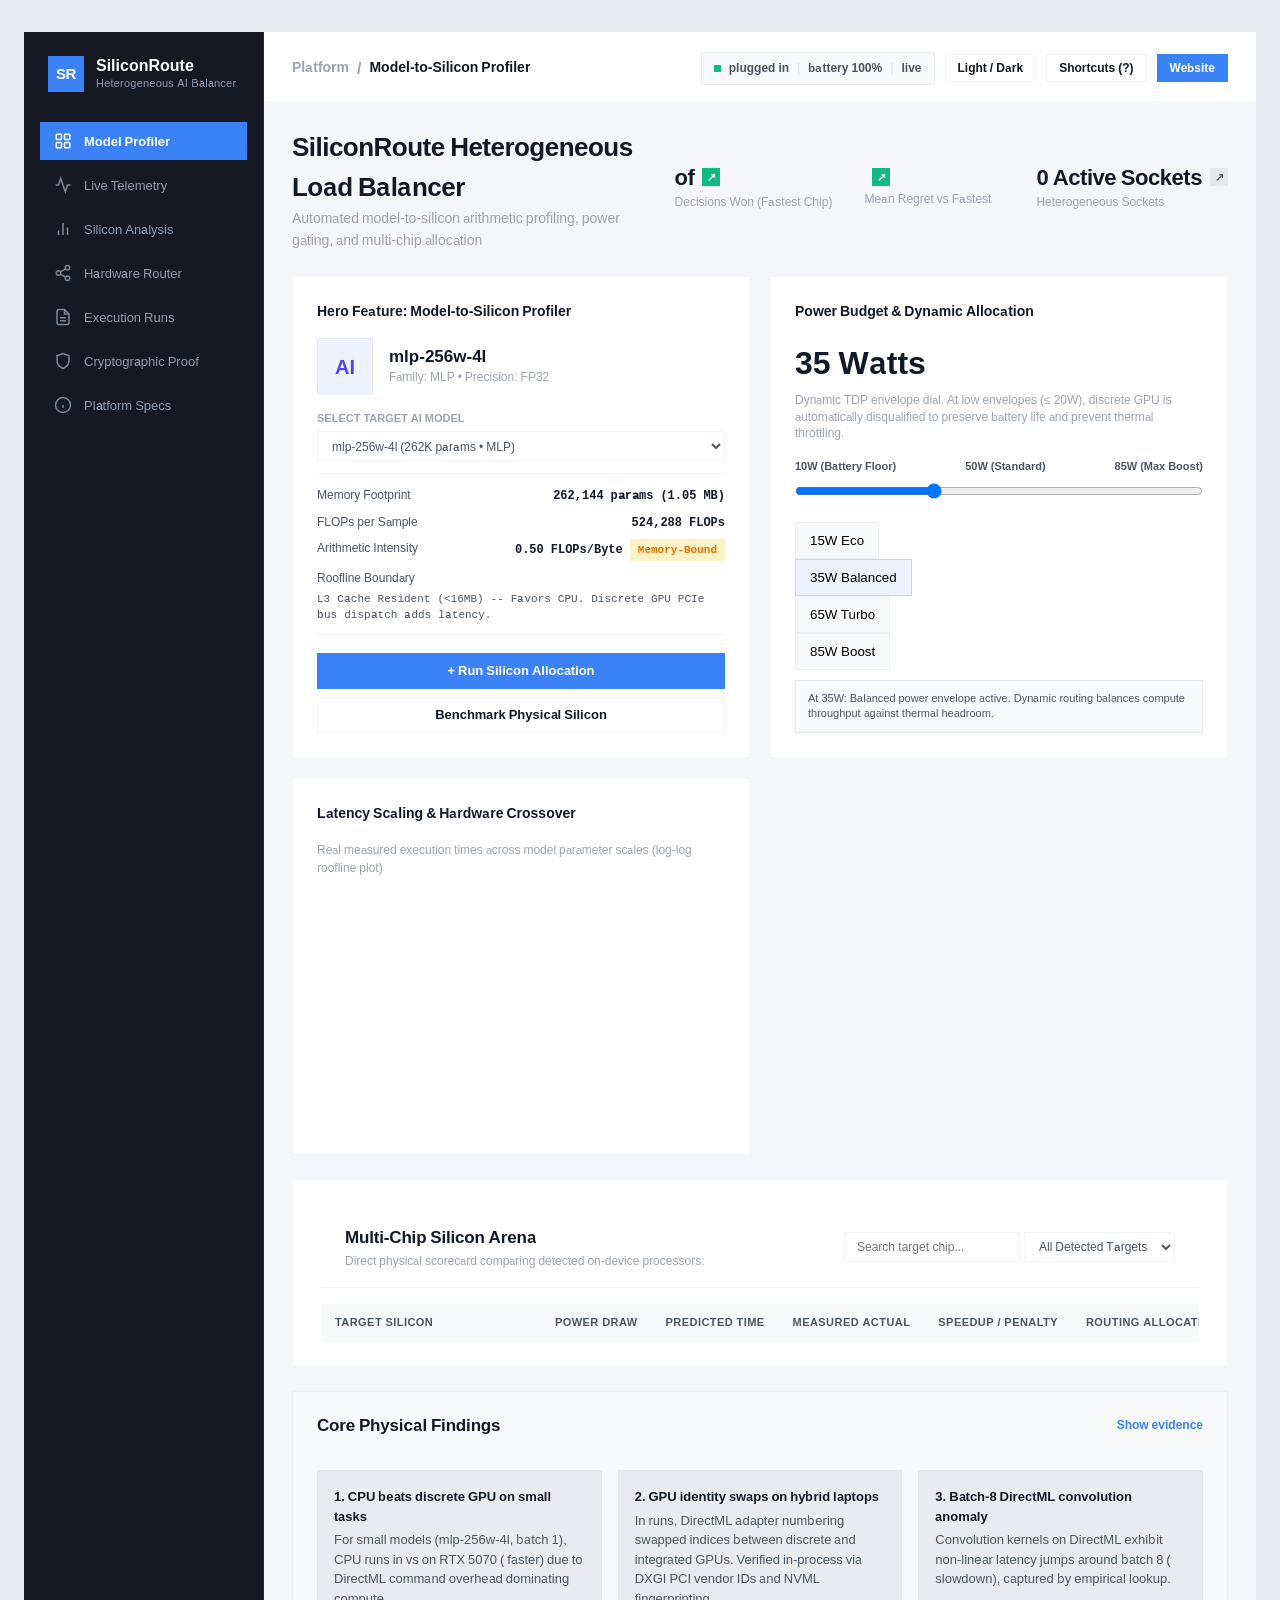
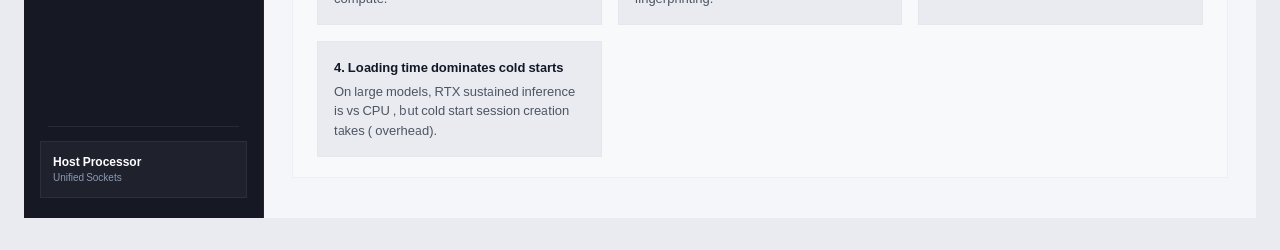
==== commit a4c6e80e: "fix: dynamically probe host hardware specs on startup and eliminate hardcoded ARM rows" ====
--- a/frontend/index.html
+++ b/frontend/index.html
@@ -77,10 +77,9 @@
           <div class="sidebar-separator"></div>
           <!-- Host Chip Status Card -->
           <div class="sidebar-footer-card">
-            <div class="sidebar-chip-avatar">CPU</div>
             <div>
-              <div class="sidebar-user-name">Ryzen 9 8940HX</div>
-              <div class="sidebar-user-role">RTX 5070 + Radeon 610M</div>
+              <div class="sidebar-user-name" id="sidebar-host-cpu-name">Host Processor</div>
+              <div class="sidebar-user-role" id="sidebar-host-gpu-summary">Probing Physical Sockets...</div>
             </div>
           </div>
         </div>
@@ -150,7 +149,7 @@
                 <!-- KPI 3: Profiled Sockets -->
                 <div class="kpi-unit">
                   <div class="kpi-unit-top">
-                    <span class="kpi-unit-value">3 Active + 1 ARM Slot</span>
+                    <span class="kpi-unit-value" id="kpi-detected-sockets-count">Probing Sockets...</span>
                     <span class="kpi-trend-badge trend-neutral" title="Hardware Profiles">&#x2197;</span>
                   </div>
                   <div class="kpi-unit-caption">Heterogeneous Sockets</div>
@@ -253,19 +252,15 @@
               <div class="card-header" style="padding: 20px 24px 16px; border-bottom: 1px solid var(--card-border);">
                 <div>
                   <div class="card-title">Multi-Chip Silicon Arena</div>
-                  <div style="font-size: 12px; color: var(--ink-3); margin-top: 2px;">
-                    Direct physical scorecard comparing host CPU, integrated GPU, discrete GPU, and Snapdragon ARM Hexagon NPU
+                  <div style="font-size: 12px; color: var(--ink-3); margin-top: 2px;" id="arena-detected-devices-sub">
+                    Direct physical scorecard comparing detected on-device processors
                   </div>
                 </div>
 
                 <div class="arena-filter-bar">
                   <input type="search" id="arena-search-input" class="card-filter-select" placeholder="Search target chip..." data-test="input-arena-search" style="padding: 6px 12px;">
                   <select id="arena-chip-filter" class="card-filter-select">
-                    <option value="all">All Silicon Targets</option>
-                    <option value="cpu">Host CPU Only</option>
-                    <option value="igpu">Integrated GPU</option>
-                    <option value="dgpu">Discrete GPU</option>
-                    <option value="npu">Snapdragon NPU Slot</option>
+                    <option value="all">All Detected Targets</option>
                   </select>
                 </div>
               </div>
